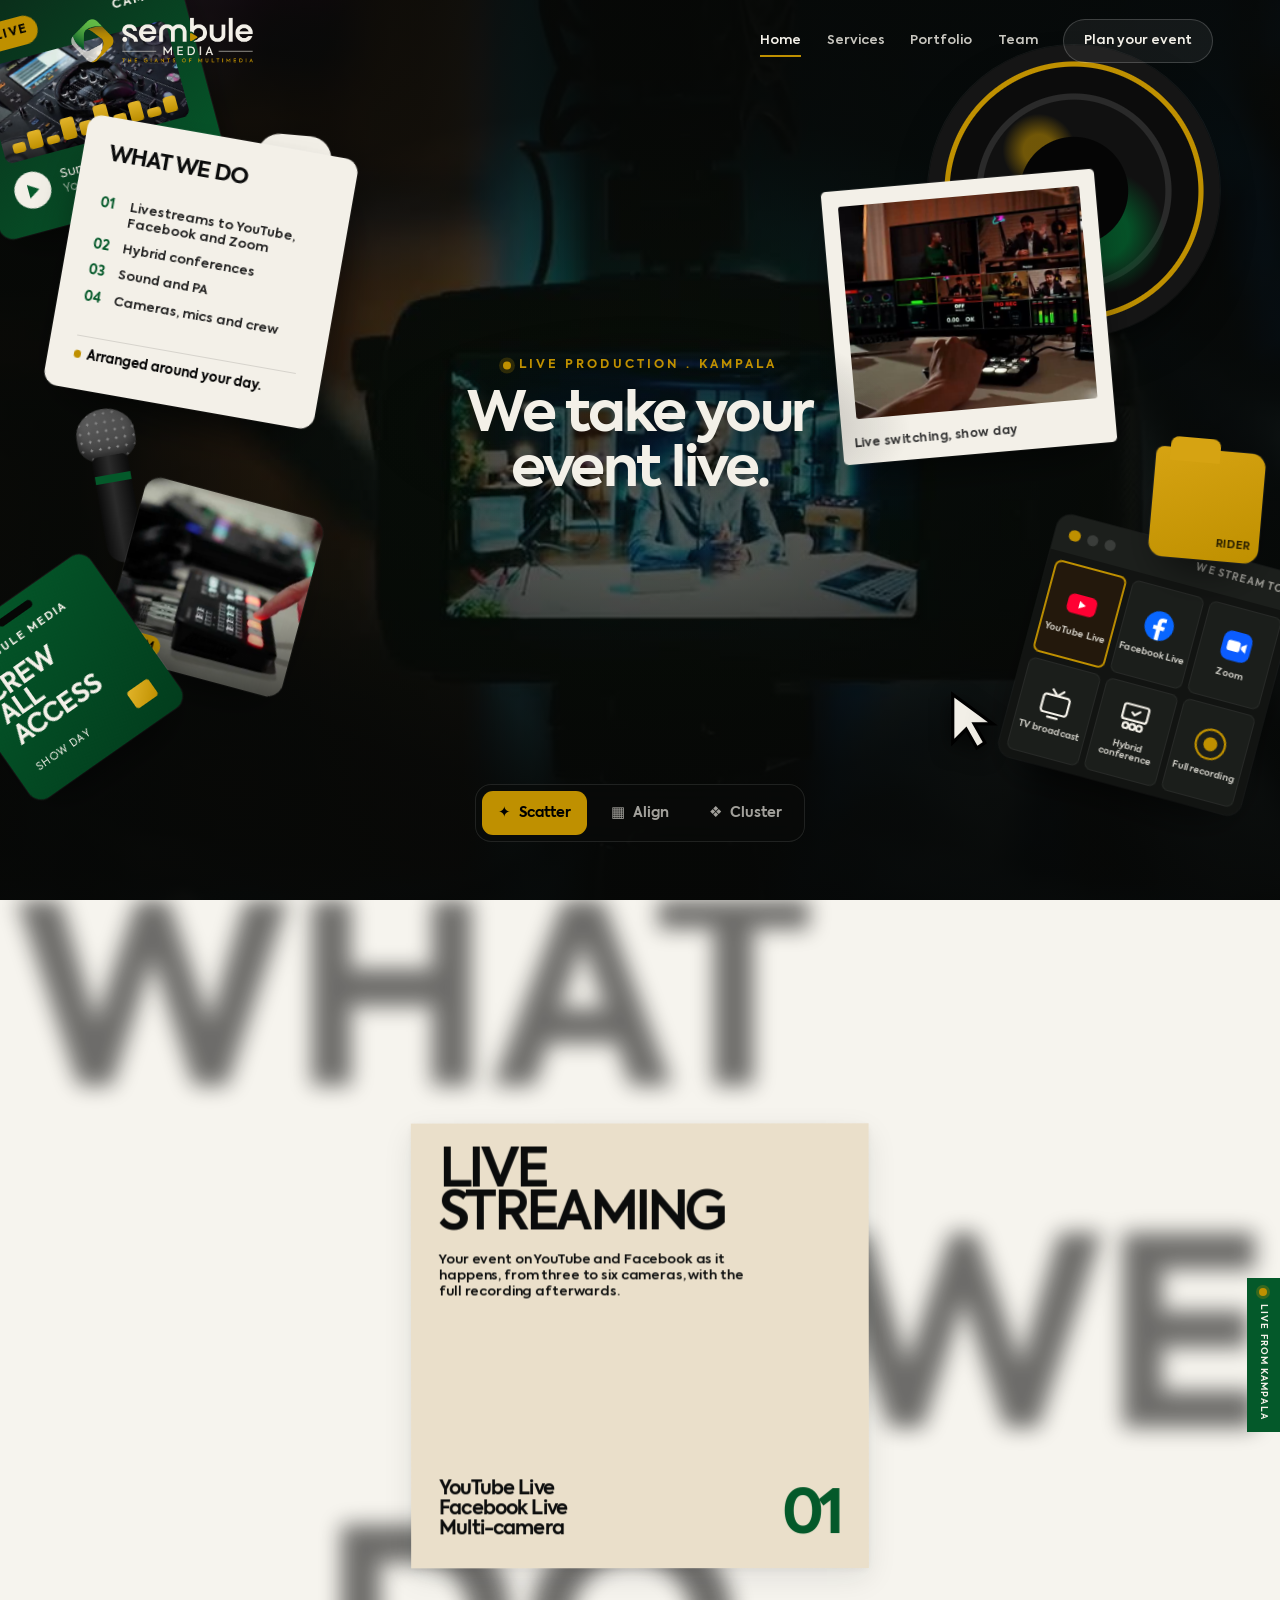
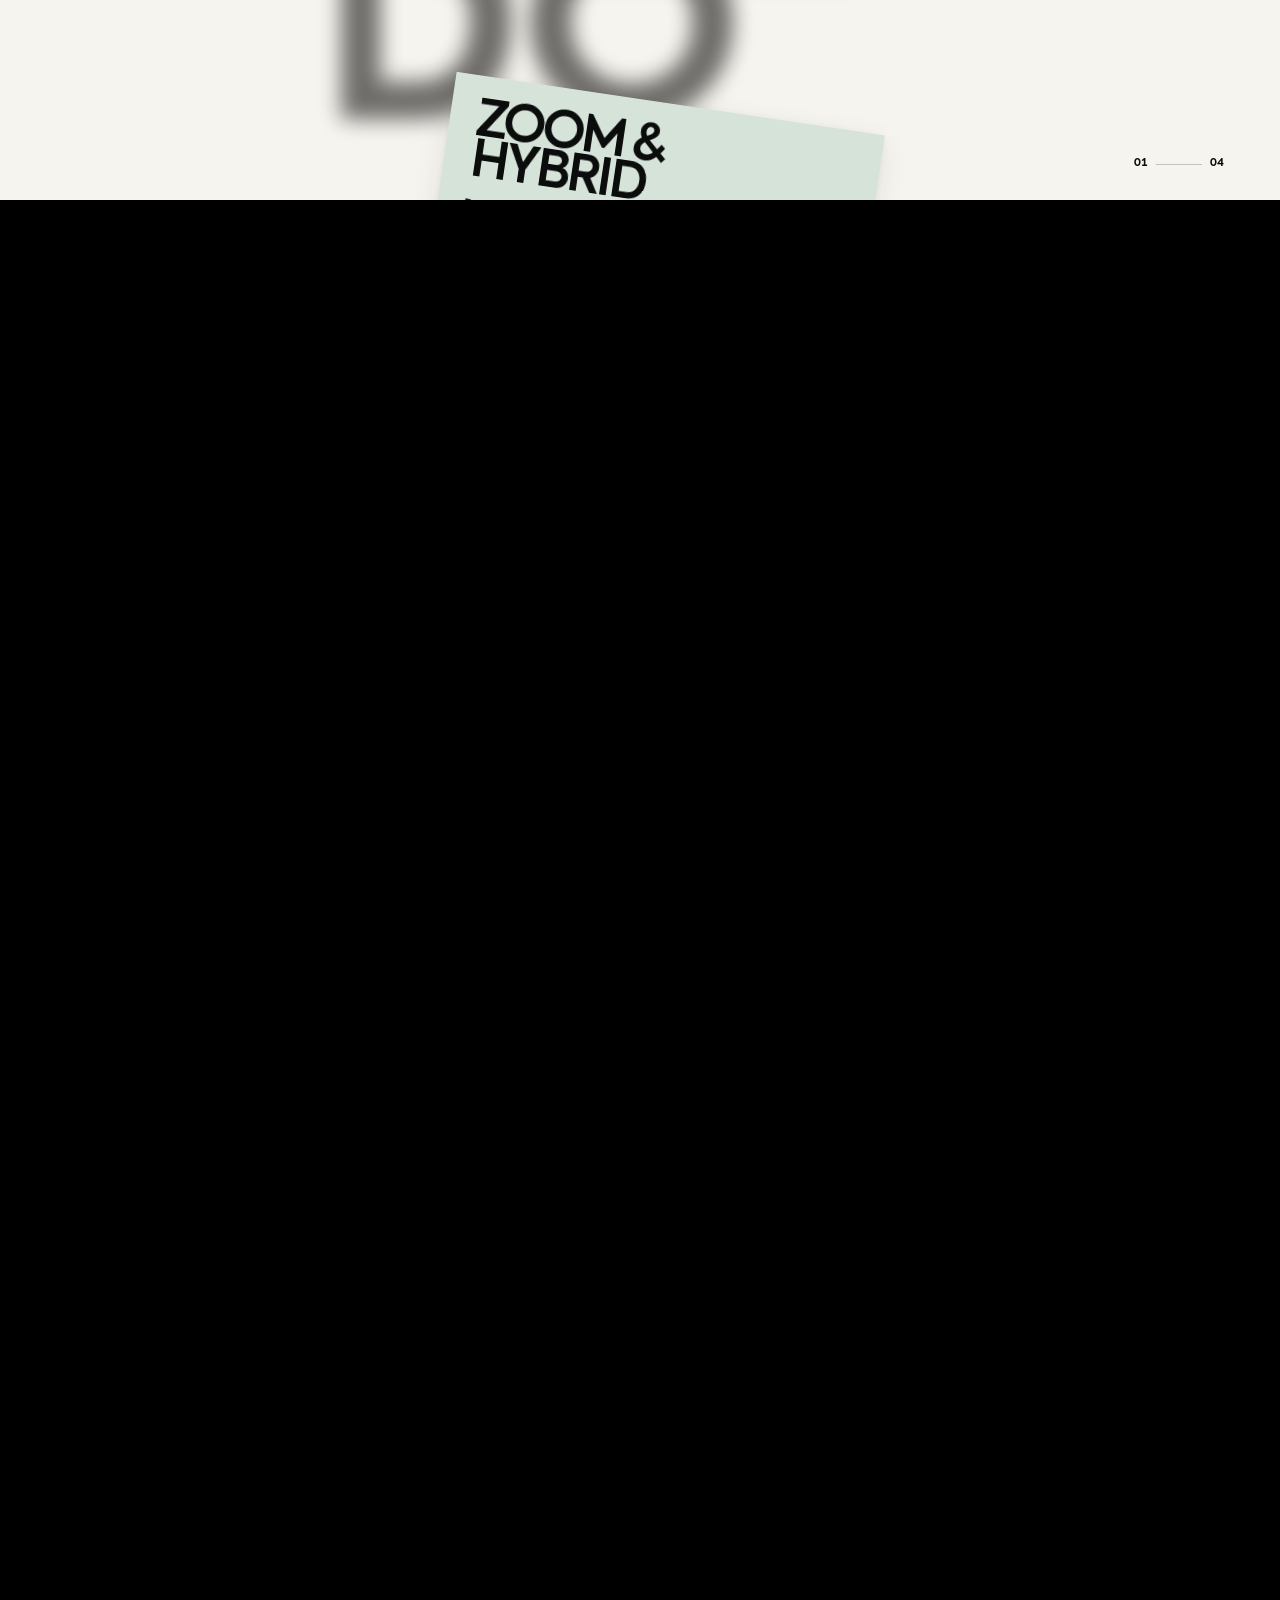
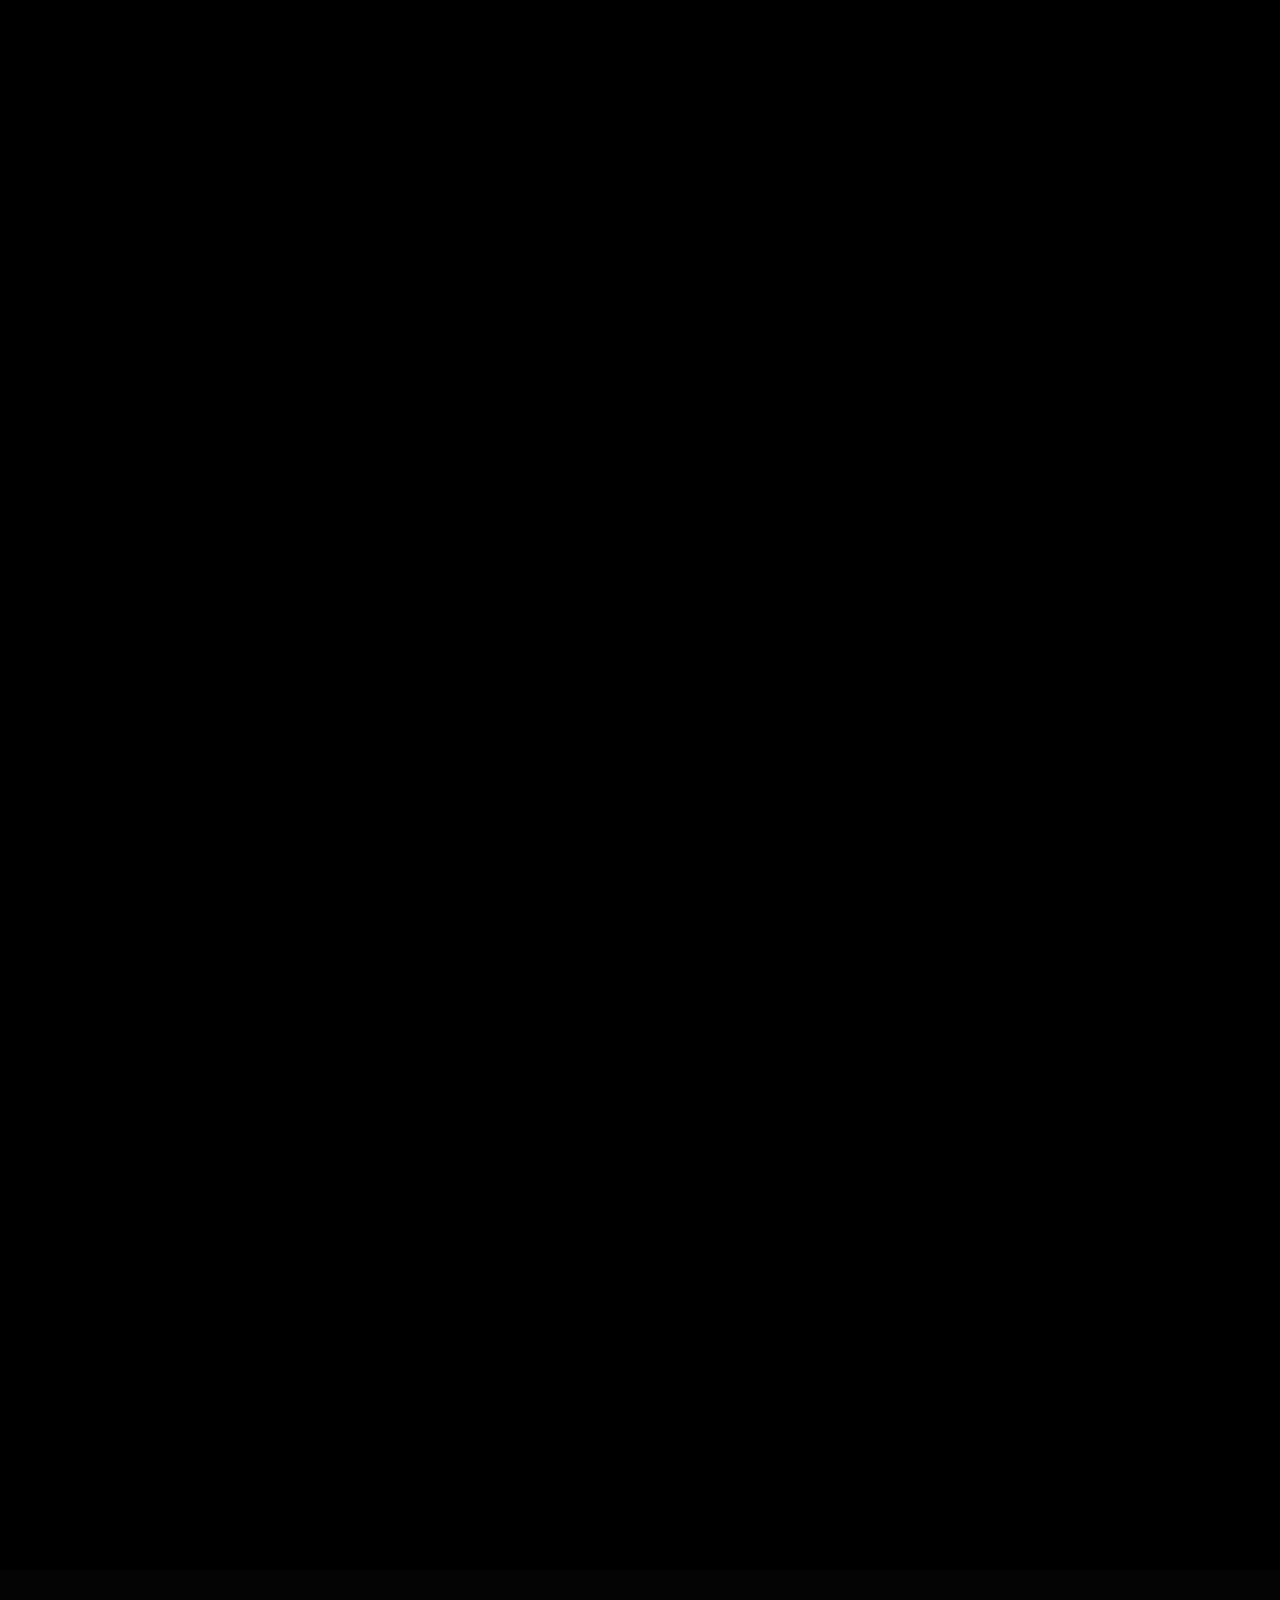
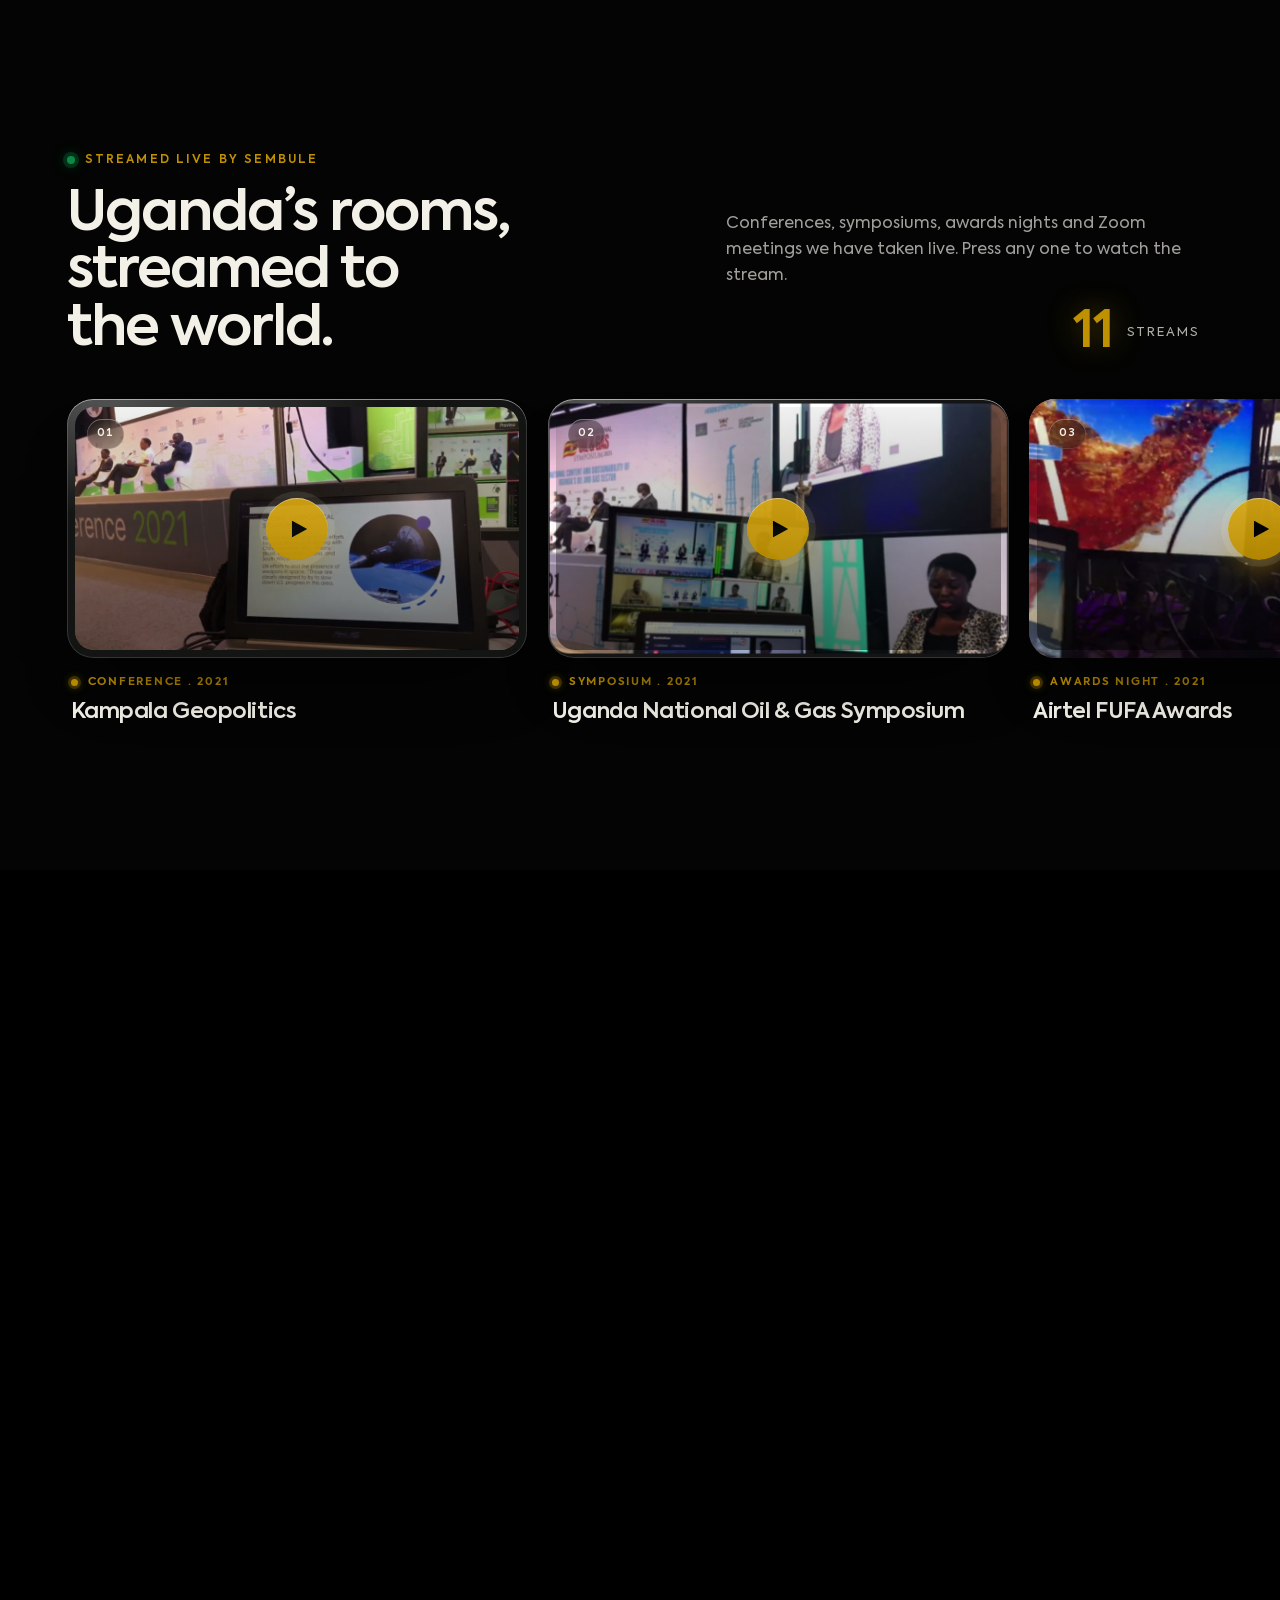
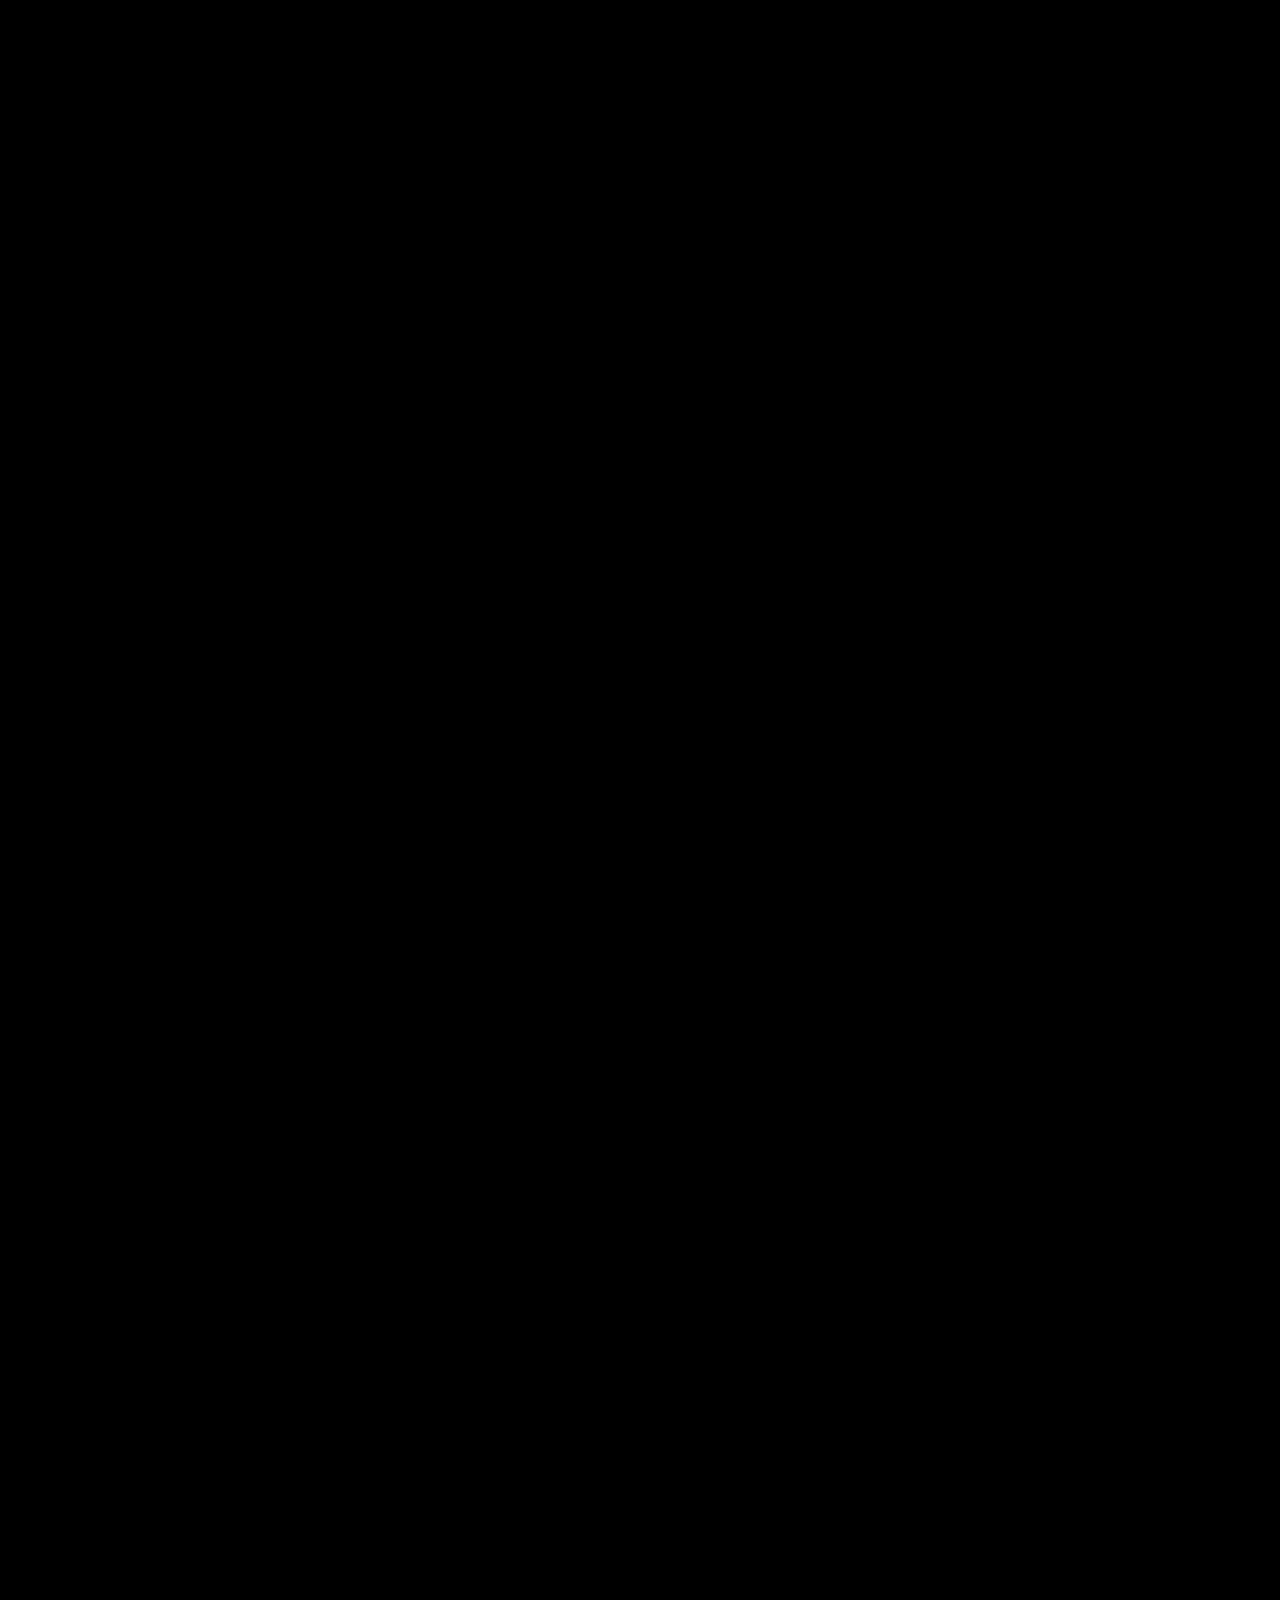
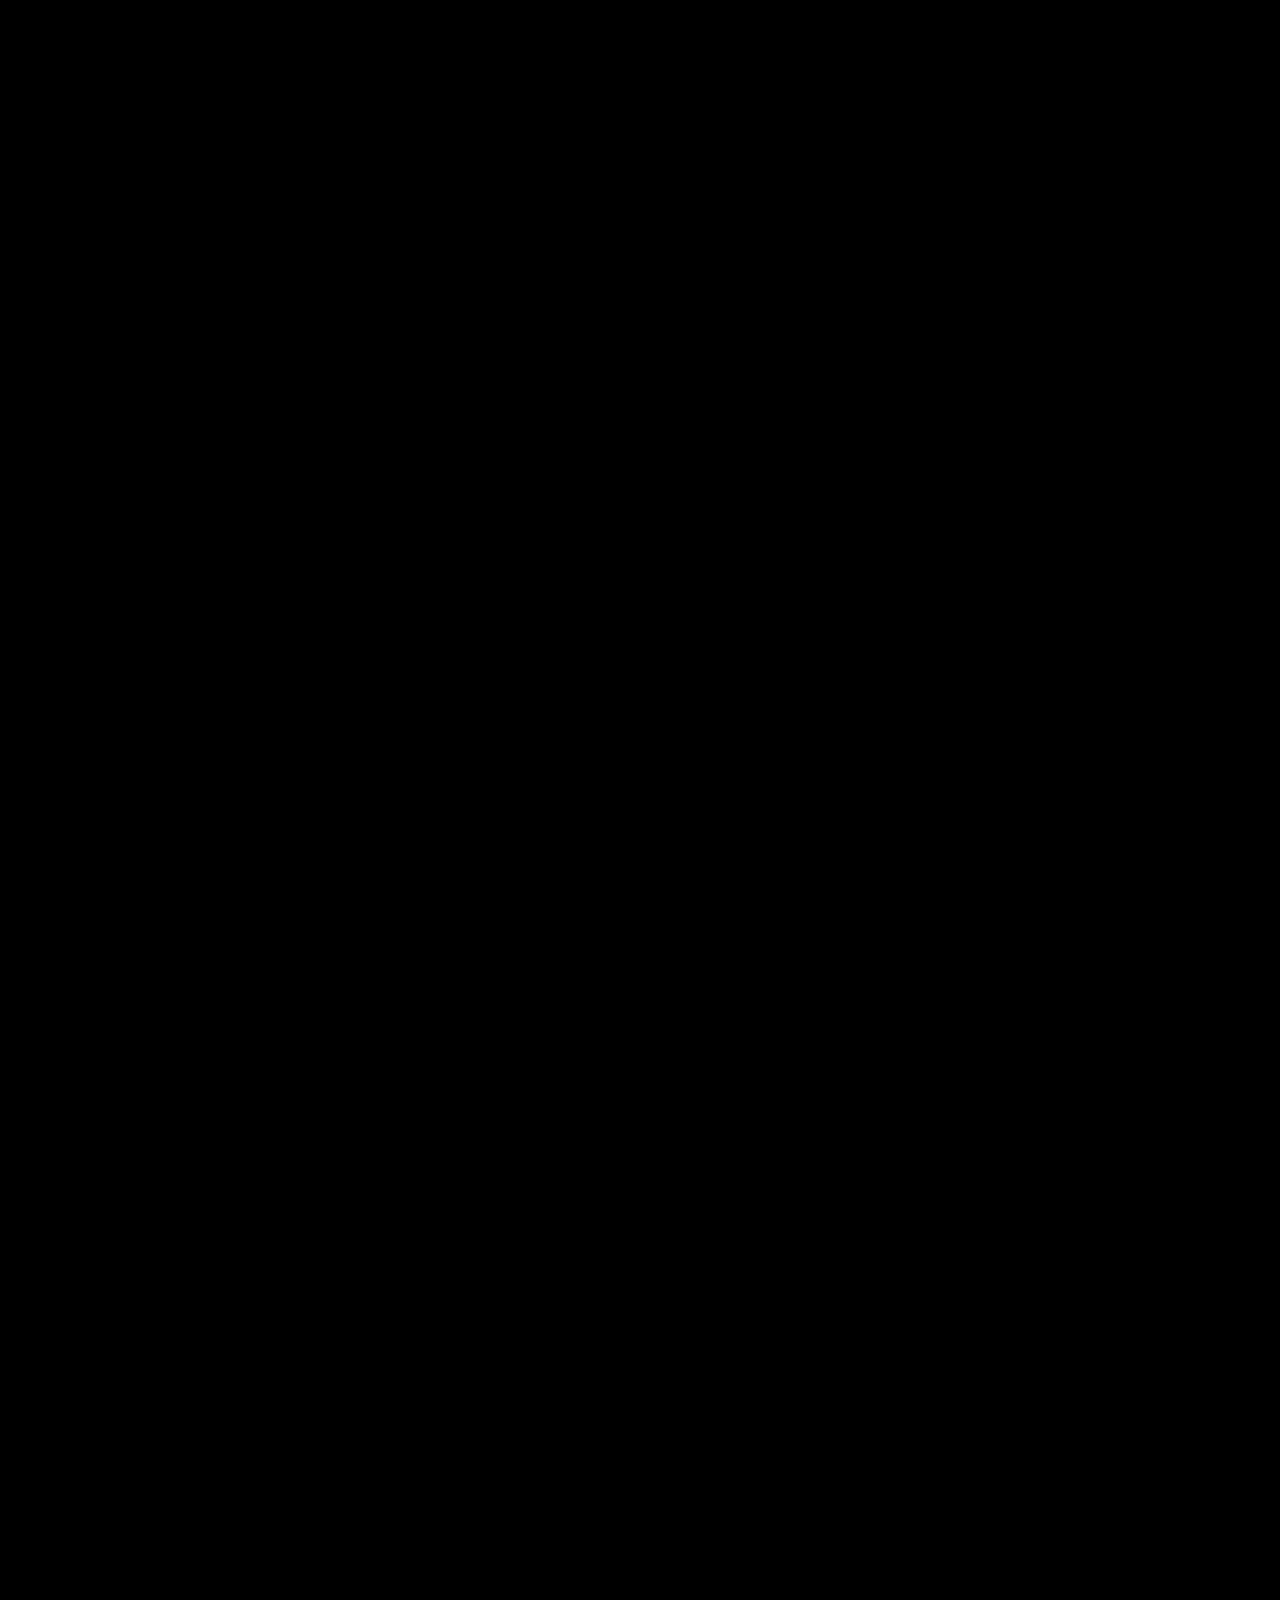
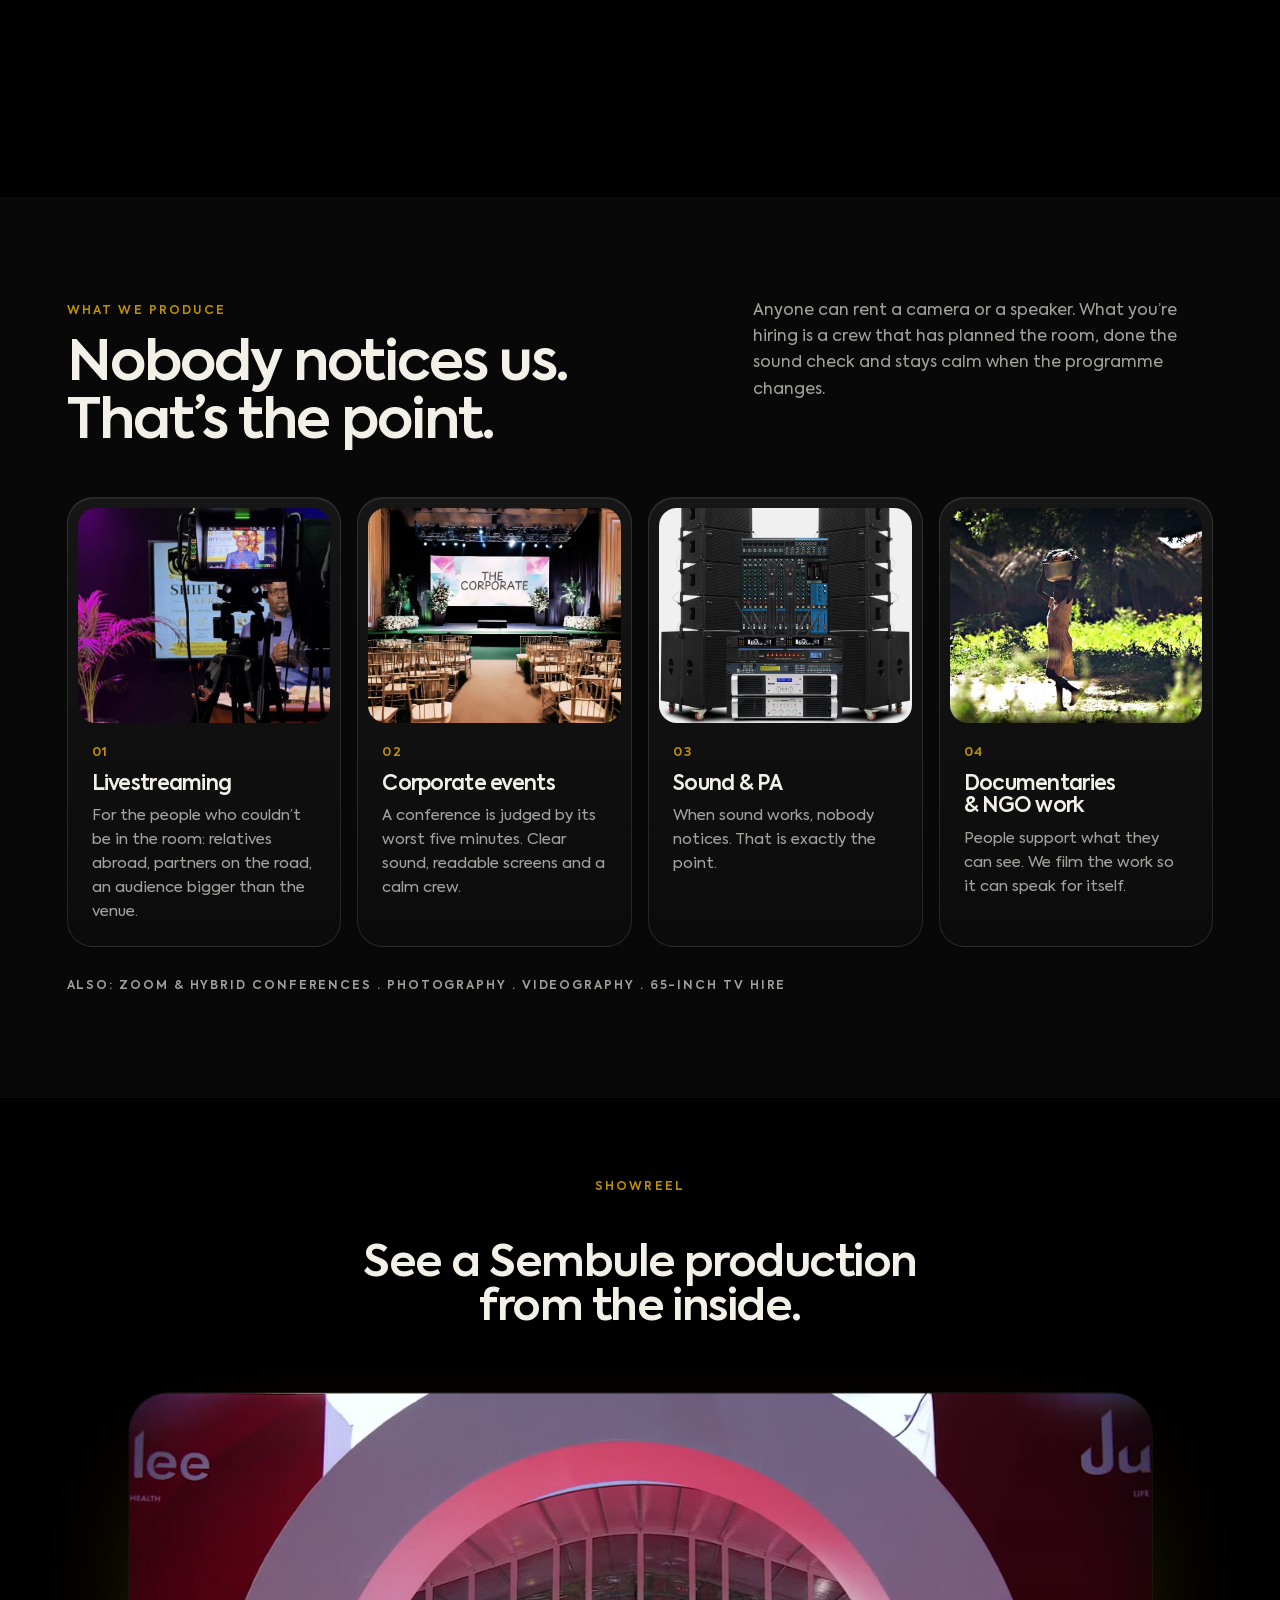
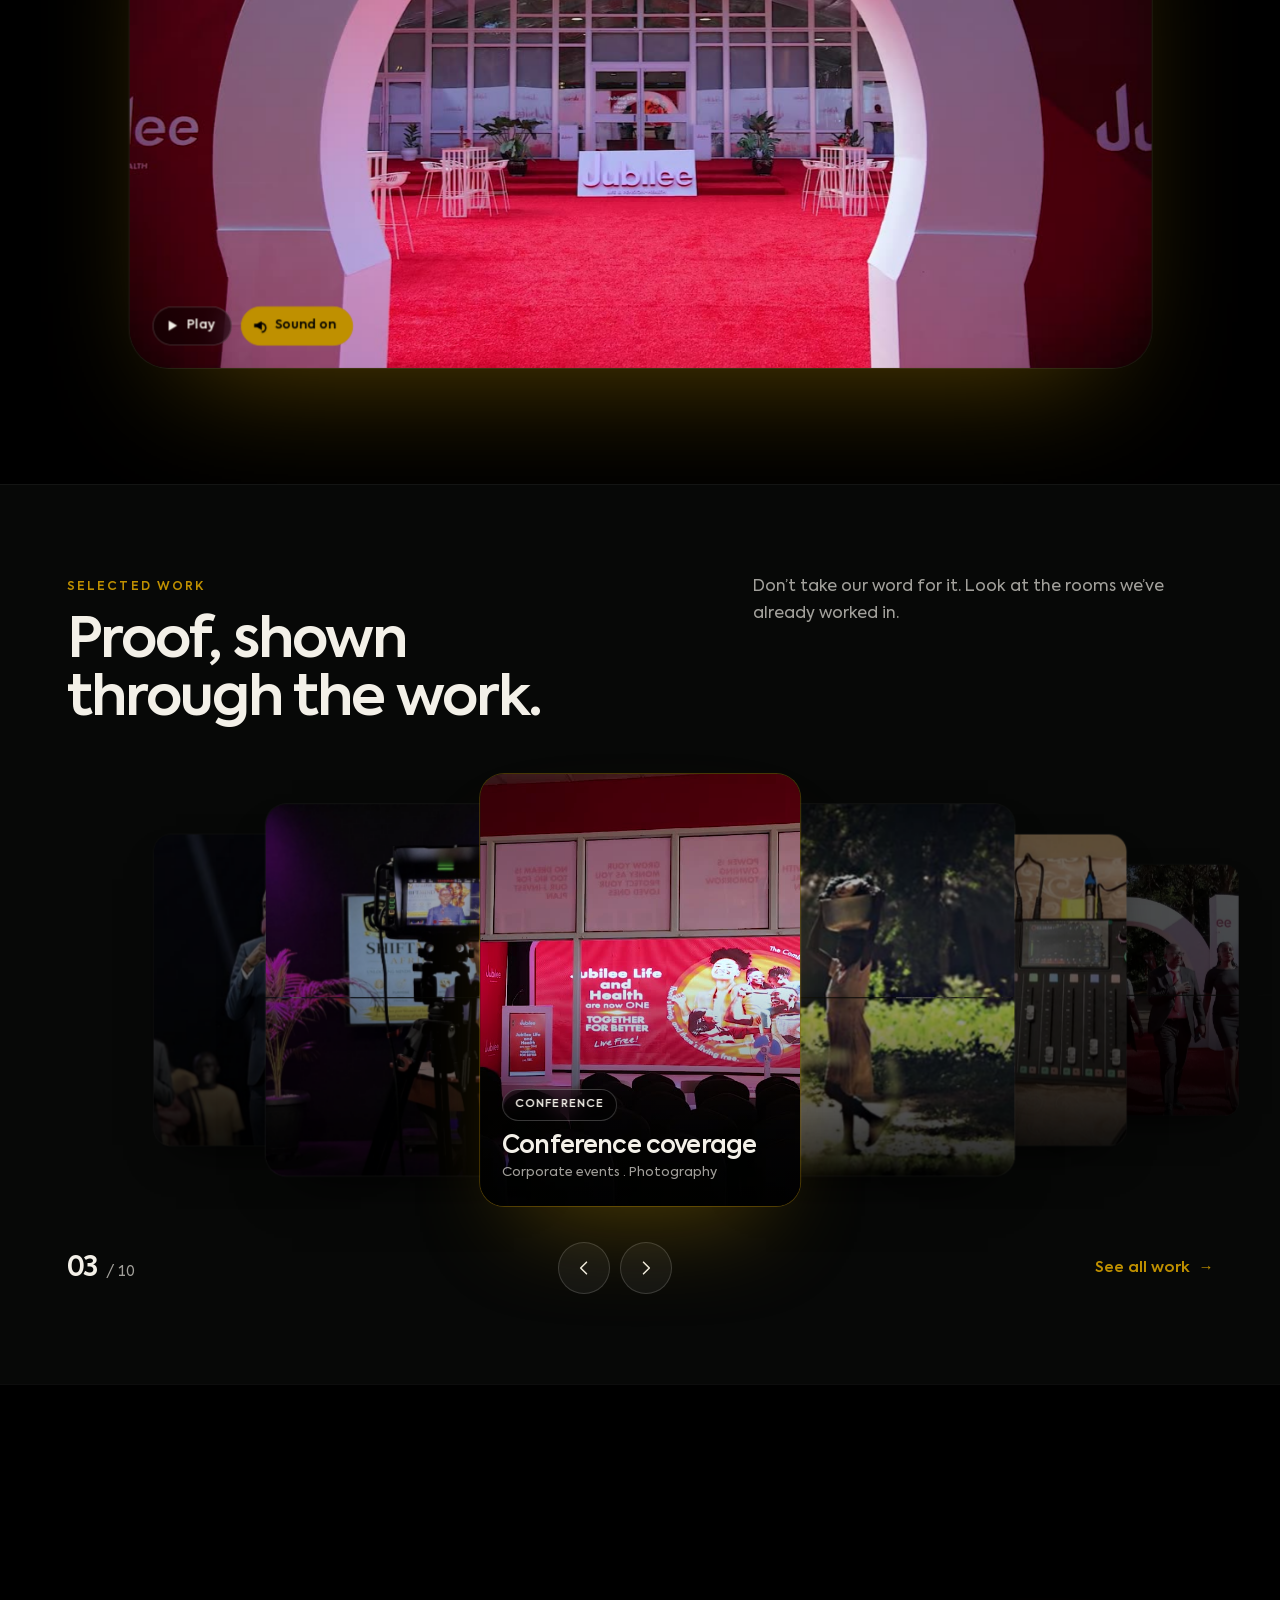
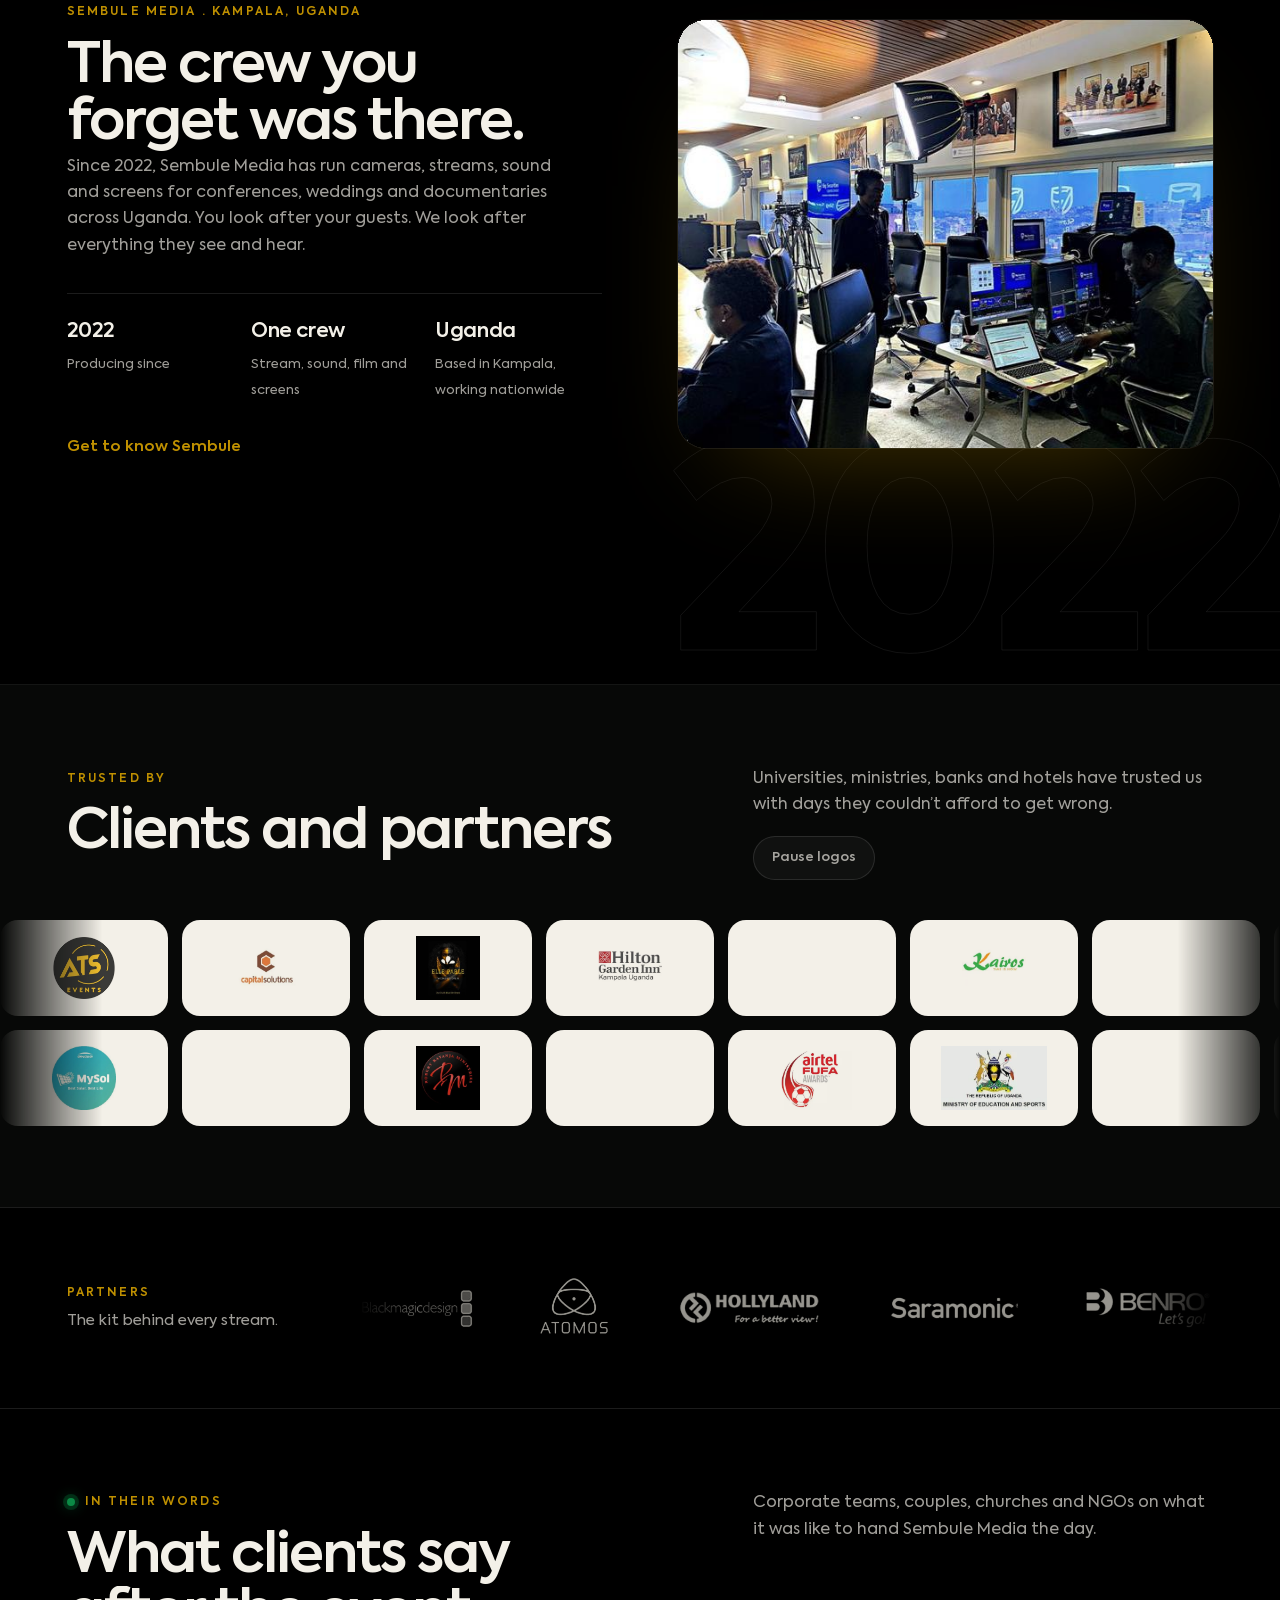
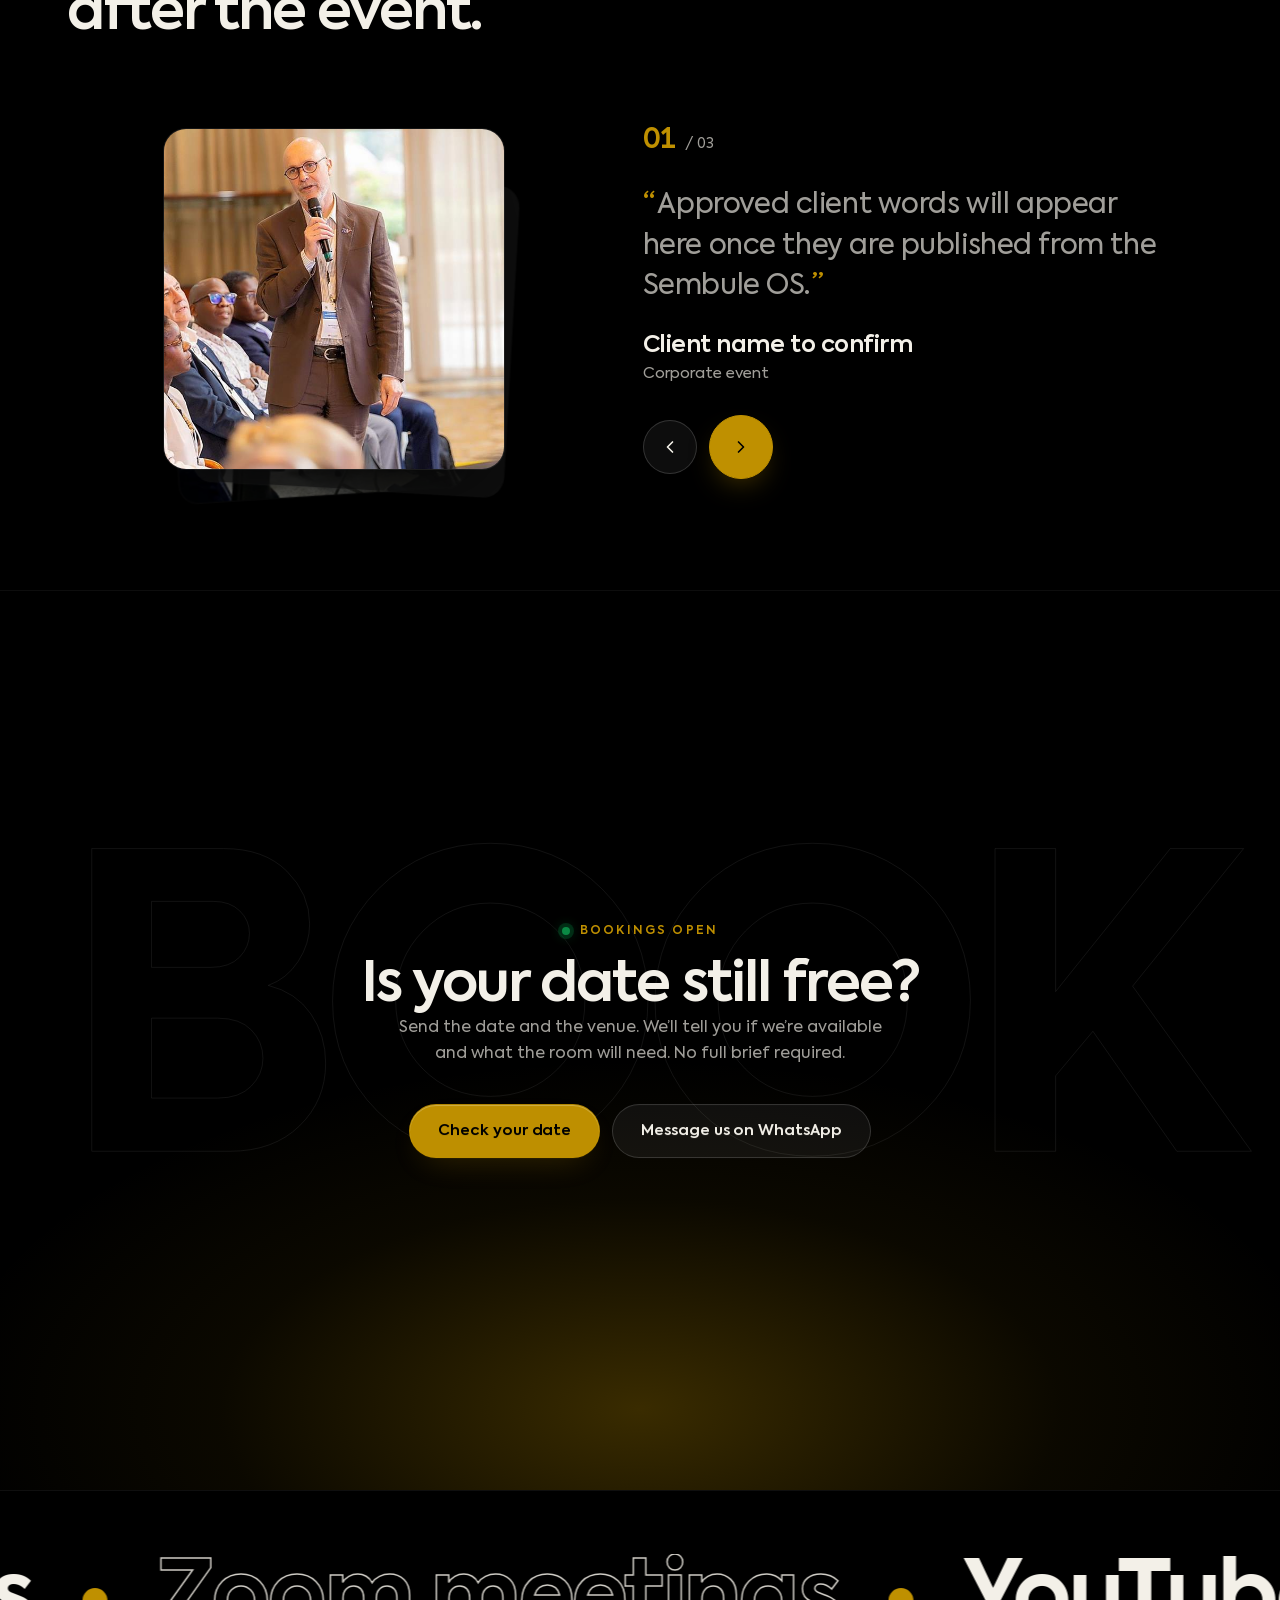
==== site/index.html @ e7f7b7f7 "Play a presenter-on-camera film behind the hero desk A 15-second loop of a presenter live on camera," ====
<!doctype html>
<html lang="en">
<head>
  <meta charset="utf-8">
  <script>/* Going-live intro film: once per visit, full motion only; cleared by home.js, or by this timer if scripts fail */try{if(!matchMedia("(prefers-reduced-motion: reduce)").matches&&!sessionStorage.getItem("sm-intro")){document.documentElement.classList.add("intro-on");setTimeout(function(){document.documentElement.classList.remove("intro-on")},14000)}}catch(e){}</script>
  <meta name="viewport" content="width=device-width, initial-scale=1, viewport-fit=cover">
  <meta name="theme-color" content="#000000">
  <meta name="description" content="Livestreaming, corporate events, sound and PA, documentaries and NGO work from Sembule Media, a production crew based in Kampala and working across Uganda.">
  <meta name="page-type" content="service">
  <meta name="site-kind" content="other">
  <link rel="canonical" href="https://sembulemedia.com/">
  <link rel="icon" href="./assets/brand/mark.png" type="image/png">
  <link rel="apple-touch-icon" href="./assets/brand/icon-192.png">
  <meta property="og:type" content="website">
  <meta property="og:site_name" content="Sembule Media">
  <meta property="og:title" content="Sembule Media | Livestreams, corporate events, sound and documentaries in Uganda">
  <meta property="og:description" content="Livestreams, sound, film and photography for days that can’t go wrong. Based in Kampala, working across Uganda.">
  <meta property="og:url" content="https://sembulemedia.com/">
  <meta property="og:image" content="https://sembulemedia.com/assets/brand/og-image.jpg">
  <meta property="og:image:width" content="1200">
  <meta property="og:image:height" content="630">
  <meta property="og:image:alt" content="Speaker on stage at a live event produced by Sembule Media">
  <meta name="twitter:card" content="summary_large_image">
  <title>Sembule Media | Livestreams, corporate events, sound and documentaries in Uganda</title>
  <link rel="preload" href="./assets/fonts/Axiforma-Regular.woff2" as="font" type="font/woff2" crossorigin><link rel="preload" href="./assets/fonts/Axiforma-SemiBold.woff2" as="font" type="font/woff2" crossorigin><link rel="stylesheet" href="./assets/css/fonts.css?v=brand-fonts-1"><link rel="stylesheet" href="./assets/css/motion.css?v=step5-1"><link rel="stylesheet" href="./assets/css/site.css?v=social-footer-20261008">
  <link rel="stylesheet" href="./assets/css/home.css?v=broadcast-1">
  <link rel="stylesheet" href="./assets/css/what-we-do.css?v=wwd-3">
  <link rel="stylesheet" href="./assets/css/drift.css?v=drift-9">
  <script defer src="./assets/js/site.js?v=services-order-1"></script>
  <script defer src="./assets/js/vendor/gsap.min.js"></script>
  <script defer src="./assets/js/vendor/SplitText.min.js"></script>
  <script defer src="./assets/js/vendor/ScrambleTextPlugin.min.js"></script>
  <script defer src="./assets/js/vendor/ScrollTrigger.min.js"></script>
  <script defer src="./assets/js/what-we-do.js?v=wwd-1"></script>
  <script defer src="./assets/js/home.js?v=intro-film-2"></script>
  <script defer src="./assets/js/drift.js?v=drift-5"></script>
  <script defer src="./assets/js/vendor/lenis.min.js"></script><script defer src="./assets/js/motion.js?v=step5-1"></script>
  <script defer src="./assets/js/analytics.js"></script>
  <meta name="sembule-site-content" content="./content/site-content.json">
</head>
<body class="home-page home-dark">
  <!-- Going-live intro film (once per visit, full motion only): the camera screen counts 3, 2, 1 and shows the logo.
       Its source is set by the script below only when the intro runs, so other visits never download the film. -->
  <div class="h-intro" data-intro role="dialog" aria-label="Intro film">
    <video class="h-intro__film" data-intro-video muted playsinline preload="none" aria-hidden="true" poster="./assets/video/intro-golive-first.jpg"
      data-src-small="./assets/video/intro-golive-960.mp4" data-src-large="./assets/video/intro-golive.mp4"></video>
    <div class="h-intro__shade" aria-hidden="true"></div>
    <button class="h-intro__skip" type="button" data-intro-skip>Skip intro</button>
    <div class="h-intro__bar" aria-hidden="true"><span data-intro-bar></span></div>
  </div>
  <script>try{if(document.documentElement.classList.contains("intro-on")){var v=document.querySelector("[data-intro-video]");v.src=matchMedia("(max-width: 900px)").matches?v.dataset.srcSmall:v.dataset.srcLarge;v.preload="auto";v.load();}}catch(e){}</script>
  <a class="skip-link" href="#main">Skip to content</a>
  <header class="site-header">
    <div class="header-inner">
      <a class="brand" href="./index.html" aria-label="Sembule Media home"><img src="./assets/brand/logo-colour-dark.png" alt="Sembule Media — The Giants of Multimedia" width="600" height="175"></a>
      <button class="menu-toggle" type="button" data-menu-toggle aria-label="Open menu" aria-expanded="false" aria-controls="main-nav"><span aria-hidden="true"></span></button>
      <nav class="main-nav" id="main-nav" data-main-nav aria-label="Main navigation">
        <a href="./index.html" aria-current="page">Home</a><a href="./services.html">Services</a><a href="./portfolio.html">Portfolio</a><a href="./about.html">Team</a><a class="button" href="./contact.html">Plan your event</a>
      </nav>
    </div>
  </header>
  <!--
    OS bridge hooks (website-bridge.js): the hero copy follows the slides, not the OS: the h1 deliberately
    uses data-hero-headline (not data-hero-title), and home.js restores each slide's own text if the bridge
    writes over it. Keep the [data-hero-slide] figures,
    #services-title, #work-title, #about-intro-title (with a .eyebrow), #trusted-title, h3 cards inside
    those sections, and the call to action as the LAST h2 in <main>.
  -->
  <main id="main" class="home">
    <!-- 1. Hero: the Drift desk (drift.js, drift.css). Eleven studio objects drawn in CSS glide between
         Scatter / Align / Cluster. The h1 and lede are the site's own copy (data-site-owns), so the OS bridge
         cannot overwrite them. The previous photo-slideshow hero is in git history (commit ce5550b). -->
    <section class="dd" data-drift aria-label="Sembule Media">
      <!-- Background film: a presenter live on camera, framed so the camera sits behind the headline.
           The source is set by drift.js (small file on phones); still image with reduced motion or Save-Data. -->
      <video class="dd__bg" muted loop playsinline preload="none" poster="./assets/video/hero-bg-studio.jpg" aria-hidden="true" data-drift-bg data-src-small="./assets/video/hero-bg-studio-640.mp4" data-src-large="./assets/video/hero-bg-studio.mp4"></video>
      <div class="dd__bg-shade" aria-hidden="true"></div>
      <div class="dd__desk" data-drift-desk>
        <div class="dd__header" data-drift-header>
          <p class="dd__live dd__in" style="--d:0ms"><i aria-hidden="true"></i>Live production · Kampala</p>
          <h1 class="dd__in" style="--d:0ms" data-site-owns>We take your event live.</h1>
        </div>

        <div class="dd__item" style="--w:238" data-drift-item="player" aria-hidden="true">
          <div class="dd__art dd-player">
            <div class="dd-player__top"><b>LIVE</b><span>CAM 2</span></div>
            <div class="dd-player__screen"><img src="./assets/work/wwd-sound-560.jpg" width="560" height="373" alt=""><div class="dd-player__bars"><span style="height:30%"></span><span style="height:54%"></span><span style="height:24%"></span><span style="height:66%"></span><span style="height:42%"></span><span style="height:78%"></span><span style="height:36%"></span><span style="height:60%"></span><span style="height:27%"></span><span style="height:48%"></span></div></div>
            <div class="dd-player__row"><span class="dd-player__play"></span><span class="dd-player__meta">Sunday service<small>YouTube · Facebook</small></span></div>
          </div>
        </div>
        <div class="dd__item" style="--w:74" data-drift-item="mark" aria-hidden="true">
          <div class="dd__art dd-mark"><img src="./assets/brand/mark.png" width="64" height="64" alt=""></div>
        </div>
        <div class="dd__item" style="--w:292" data-drift-item="lens" aria-hidden="true">
          <div class="dd__art dd-lens"></div>
        </div>
        <div class="dd__item" style="--w:92" data-drift-item="cursor" aria-hidden="true">
          <div class="dd__art dd-cursor"><svg viewBox="0 0 24 24"><path d="M4 2 L4 20 L9 15 L13 22 L16 20 L12 13 L19 13 Z"/></svg></div>
        </div>
        <div class="dd__item" style="--w:250" data-drift-item="call" aria-hidden="true">
          <div class="dd__art dd-call">
            <div class="dd-call__bar"><i></i><i></i><i></i><span>WE STREAM TO</span></div>
            <div class="dd-call__grid">
              <span class="dd-plat is-live"><svg viewBox="0 0 24 24"><rect x="1.5" y="5" width="21" height="14" rx="4.5" fill="#ff0033"/><path d="M10 9.2v5.6l4.9-2.8z" fill="#fff"/></svg><b>YouTube Live</b></span>
              <span class="dd-plat"><svg viewBox="0 0 24 24"><circle cx="12" cy="12" r="10.5" fill="#0866ff"/><path d="M13.4 22.4v-7.6h2.5l.4-2.9h-2.9v-1.8c0-.8.3-1.4 1.5-1.4h1.5V6.1c-.3 0-1.2-.1-2.2-.1-2.2 0-3.7 1.3-3.7 3.8v2.1H8v2.9h2.5v7.4z" fill="#fff"/></svg><b>Facebook Live</b></span>
              <span class="dd-plat"><svg viewBox="0 0 24 24"><rect x="1.5" y="1.5" width="21" height="21" rx="6" fill="#0b5cff"/><rect x="5.2" y="8.3" width="9.4" height="7.4" rx="1.8" fill="#fff"/><path d="M15.4 11l3.6-2.4v6.8l-3.6-2.4z" fill="#fff"/></svg><b>Zoom</b></span>
              <span class="dd-plat"><svg viewBox="0 0 24 24" fill="none" stroke="#f3f0e8" stroke-width="1.6" stroke-linecap="round" stroke-linejoin="round"><rect x="2.5" y="7" width="19" height="13" rx="2.2"/><path d="M8 3l4 4 4-4"/><path d="M8.5 23h7"/></svg><b>TV broadcast</b></span>
              <span class="dd-plat"><svg viewBox="0 0 24 24" fill="none" stroke="#f3f0e8" stroke-width="1.6" stroke-linecap="round" stroke-linejoin="round"><rect x="3" y="2.5" width="18" height="11" rx="1.8"/><circle cx="7" cy="18" r="2"/><circle cx="12" cy="18" r="2"/><circle cx="17" cy="18" r="2"/><path d="M9.5 8l2 1.6 3.5-3.2"/></svg><b>Hybrid conference</b></span>
              <span class="dd-plat"><svg viewBox="0 0 24 24"><circle cx="12" cy="12" r="10.5" fill="none" stroke="#bf9000" stroke-width="1.6"/><circle cx="12" cy="12" r="5" fill="#bf9000"/></svg><b>Full recording</b></span>
            </div>
          </div>
        </div>
        <div class="dd__item" style="--w:110" data-drift-item="folder" aria-hidden="true">
          <div class="dd__art dd-folder"><span>RIDER</span></div>
        </div>
        <div class="dd__item" style="--w:165" data-drift-item="mic" aria-hidden="true">
          <div class="dd__art dd-mic"><span class="dd-mic__head"></span><span class="dd-mic__body"></span></div>
        </div>
        <div class="dd__item" style="--w:184" data-drift-item="mixer" aria-hidden="true">
          <div class="dd__art dd-mixer"><video src="./assets/video/hero-desk-mixer.mp4" poster="./assets/video/hero-desk-mixer.jpg" muted loop playsinline preload="metadata" width="420" height="420" data-drift-video></video><span class="dd-mixer__tag"><i></i>PGM</span></div>
        </div>
        <!-- The paper card carries the hero description, so it is real content (not aria-hidden). No <p> after the h1 in this
             section: the OS bridge writes its hero summary into the first one it finds. -->
        <div class="dd__item dd__item--content" style="--w:274" data-drift-item="paper">
          <div class="dd__art dd-paper">
            <div class="dd-paper__title">What we do</div>
            <ul>
              <li><b>01</b>Livestreams to YouTube, Facebook and Zoom</li>
              <li><b>02</b>Hybrid conferences</li>
              <li><b>03</b>Sound and PA</li>
              <li><b>04</b>Cameras, mics and crew</li>
            </ul>
            <div class="dd-paper__foot">Arranged around your day.</div>
          </div>
        </div>
        <div class="dd__item" style="--w:184" data-drift-item="pass" aria-hidden="true">
          <div class="dd__art dd-pass">
            <div class="dd-pass__top">SEMBULE MEDIA</div>
            <div class="dd-pass__role">CREW<br>ALL ACCESS</div>
            <div class="dd-pass__foot"><span>SHOW DAY</span><span class="dd-pass__chip"></span></div>
          </div>
        </div>
        <div class="dd__item" style="--w:274" data-drift-item="photo" aria-hidden="true">
          <div class="dd__art dd-photo"><video src="./assets/video/hero-desk-switcher.mp4" poster="./assets/video/hero-desk-switcher.jpg" muted loop playsinline preload="metadata" width="560" height="490" data-drift-video></video><span>Live switching, show day</span></div>
        </div>

        <div class="dd__modes" role="group" aria-label="Arrange the desk">
          <button type="button" data-drift-mode="scatter" aria-pressed="true"><span class="dd__glyph" aria-hidden="true">✦</span>Scatter</button>
          <button type="button" data-drift-mode="align" aria-pressed="false"><span class="dd__glyph" aria-hidden="true">▦</span>Align</button>
          <button type="button" data-drift-mode="cluster" aria-pressed="false"><span class="dd__glyph" aria-hidden="true">❖</span>Cluster</button>
        </div>
      </div>
    </section>
    <!-- 1a. What we do: four service cards that rise, tilt, settle in the centre and leave upward as the page
         scrolls (what-we-do.js, GSAP ScrollTrigger, pinned for about 3.3 screens). Without script or with
         reduced motion it is a plain, readable grid. Brand tints only (gold, green, stone). -->
    <section class="wwd" id="what-we-do" aria-labelledby="wwd-title" data-wwd>
      <div class="wwd__stage" data-wwd-stage>
        <div class="wwd__type" aria-hidden="true">
          <span class="wwd__word wwd__word--1" data-wwd-word>WHAT</span>
          <span class="wwd__word wwd__word--2" data-wwd-word>WE</span>
          <span class="wwd__word wwd__word--3" data-wwd-word>DO</span>
        </div>
        <h2 class="wwd__title" id="wwd-title">What we do</h2>
        <div class="wwd__stack">
          <article class="wwd__card" style="--card:#eadfca" data-wwd-card>
            <header class="wwd__head">
              <h3><span>Live</span><span>streaming</span></h3>
              <p>Your event on YouTube and Facebook as it happens, from three to six cameras, with the full recording afterwards.</p>
            </header>
            <footer class="wwd__foot">
              <ul><li>YouTube Live</li><li>Facebook Live</li><li>Multi-camera</li></ul>
              <span class="wwd__num" aria-hidden="true">01</span>
            </footer>
          </article>
          <article class="wwd__card" style="--card:#d6e3d9" data-wwd-card>
            <header class="wwd__head">
              <h3><span>Zoom &amp;</span><span>hybrid</span></h3>
              <p>Remote speakers on the big screen, the room on the stream, and sound that works both ways.</p>
            </header>
            <footer class="wwd__foot">
              <ul><li>Zoom meetings</li><li>Hybrid conferences</li><li>Remote speakers</li></ul>
              <span class="wwd__num" aria-hidden="true">02</span>
            </footer>
          </article>
          <article class="wwd__card" style="--card:#e7e2d4" data-wwd-card>
            <header class="wwd__head">
              <h3><span>Sound</span><span>&amp; PA</span></h3>
              <p>Clear sound for the room and the stream, set up and run by our own crew. When it works, nobody notices.</p>
            </header>
            <div class="wwd__media"><img src="./assets/work/wwd-sound.jpg" srcset="./assets/work/wwd-sound-560.jpg 560w, ./assets/work/wwd-sound.jpg 1000w" sizes="(max-width: 700px) 70vw, 34vw" width="1000" height="667" loading="lazy" decoding="async" alt="DJ mixer and decks with headphones resting on the controls"></div>
            <footer class="wwd__foot">
              <ul><li>PA systems</li><li>Live mixing</li><li>Wireless mics</li></ul>
              <span class="wwd__num" aria-hidden="true">03</span>
            </footer>
          </article>
          <article class="wwd__card" style="--card:#efe4c6" data-wwd-card>
            <header class="wwd__head">
              <h3><span>Corporate</span><span>events</span></h3>
              <p>Conferences, AGMs and launches covered end to end: cameras, sound, screens and the stream.</p>
            </header>
            <footer class="wwd__foot">
              <ul><li>Conferences</li><li>AGMs</li><li>Launches</li></ul>
              <span class="wwd__num" aria-hidden="true">04</span>
            </footer>
          </article>
        </div>
        <div class="wwd__mark" aria-hidden="true"><span class="wwd__dot"></span><span class="wwd__mark-text">Live from Kampala</span></div>
        <div class="wwd__index" aria-hidden="true"><span data-wwd-current>01</span><i data-wwd-line></i><span>04</span></div>
      </div>
    </section>
    <!-- 1b. Streamed live: eleven real Sembule livestreams on YouTube (Nsubuga Tonny's channel). Pinned on wide
         screens while the cards travel sideways (home.js, GSAP ScrollTrigger); a swipeable row on phones.
         Thumbnails saved from YouTube into assets/streams; each card plays its stream in a full-screen viewer. -->
    <section class="h-section h-streams" id="streamed-live" aria-labelledby="streams-title" data-streams>
      <div class="h-streams__pin">
        <div class="h-wrap h-streams__head">
          <div>
            <p class="h-eyebrow"><span class="h-live" aria-hidden="true"></span>Streamed live by Sembule</p>
            <h2 id="streams-title">Uganda’s rooms, streamed to the world.</h2>
          </div>
          <div class="h-streams__side">
            <p class="h-head__lede">Conferences, symposiums, awards nights and Zoom meetings we have taken live. Press any one to watch the stream.</p>
            <p class="h-streams__count" aria-hidden="true"><strong>11</strong> streams <span class="h-streams__bar"><span data-streams-progress></span></span></p>
          </div>
        </div>
        <div class="h-streams__viewport" data-streams-viewport>
          <ul class="h-streams__track" data-streams-track>
            <li class="h-stream" data-stream="70l33kCk8xM">
              <button class="h-stream__btn" type="button" data-stream-play aria-label="Watch the Kampala Geopolitics 2021 stream">
                <span class="h-stream__media"><img src="./assets/streams/70l33kCk8xM.jpg" width="960" height="540" loading="lazy" decoding="async" alt=""><span class="h-stream__play" aria-hidden="true"></span></span>
                <span class="h-stream__meta"><span class="h-stream__kind"><span class="h-stream__dot" aria-hidden="true"></span>Conference · 2021</span><span class="h-stream__name">Kampala Geopolitics</span></span>
                <span class="h-stream__no" aria-hidden="true">01</span>
              </button>
            </li>
            <li class="h-stream" data-stream="_W27b0US_c0">
              <button class="h-stream__btn" type="button" data-stream-play aria-label="Watch the Uganda National Oil &amp; Gas Symposium 2021 stream">
                <span class="h-stream__media"><img src="./assets/streams/_W27b0US_c0.jpg" width="960" height="540" loading="lazy" decoding="async" alt=""><span class="h-stream__play" aria-hidden="true"></span></span>
                <span class="h-stream__meta"><span class="h-stream__kind"><span class="h-stream__dot" aria-hidden="true"></span>Symposium · 2021</span><span class="h-stream__name">Uganda National Oil &amp; Gas Symposium</span></span>
                <span class="h-stream__no" aria-hidden="true">02</span>
              </button>
            </li>
            <li class="h-stream" data-stream="D0Oudyun-9Q">
              <button class="h-stream__btn" type="button" data-stream-play aria-label="Watch the Airtel FUFA Awards 2021 stream">
                <span class="h-stream__media"><img src="./assets/streams/D0Oudyun-9Q.jpg" width="960" height="540" loading="lazy" decoding="async" alt=""><span class="h-stream__play" aria-hidden="true"></span></span>
                <span class="h-stream__meta"><span class="h-stream__kind"><span class="h-stream__dot" aria-hidden="true"></span>Awards night · 2021</span><span class="h-stream__name">Airtel FUFA Awards</span></span>
                <span class="h-stream__no" aria-hidden="true">03</span>
              </button>
            </li>
            <li class="h-stream" data-stream="c390tlvgSqA">
              <button class="h-stream__btn" type="button" data-stream-play aria-label="Watch the Pharmaceutical Society of Uganda stream">
                <span class="h-stream__media"><img src="./assets/streams/c390tlvgSqA.jpg" width="960" height="540" loading="lazy" decoding="async" alt=""><span class="h-stream__play" aria-hidden="true"></span></span>
                <span class="h-stream__meta"><span class="h-stream__kind"><span class="h-stream__dot" aria-hidden="true"></span>Zoom meeting</span><span class="h-stream__name">Pharmaceutical Society of Uganda</span></span>
                <span class="h-stream__no" aria-hidden="true">04</span>
              </button>
            </li>
            <li class="h-stream" data-stream="sJKqcucfmV8">
              <button class="h-stream__btn" type="button" data-stream-play aria-label="Watch the EDP Dialogue stream">
                <span class="h-stream__media"><img src="./assets/streams/sJKqcucfmV8.jpg" width="960" height="540" loading="lazy" decoding="async" alt=""><span class="h-stream__play" aria-hidden="true"></span></span>
                <span class="h-stream__meta"><span class="h-stream__kind"><span class="h-stream__dot" aria-hidden="true"></span>Hybrid event</span><span class="h-stream__name">EDP Dialogue</span></span>
                <span class="h-stream__no" aria-hidden="true">05</span>
              </button>
            </li>
            <li class="h-stream" data-stream="yv2UmXKfMKQ">
              <button class="h-stream__btn" type="button" data-stream-play aria-label="Watch the Recognition of Unpaid Domestic Work stream">
                <span class="h-stream__media"><img src="./assets/streams/yv2UmXKfMKQ.jpg" width="960" height="540" loading="lazy" decoding="async" alt=""><span class="h-stream__play" aria-hidden="true"></span></span>
                <span class="h-stream__meta"><span class="h-stream__kind"><span class="h-stream__dot" aria-hidden="true"></span>Dialogue</span><span class="h-stream__name">Recognition of Unpaid Domestic Work</span></span>
                <span class="h-stream__no" aria-hidden="true">06</span>
              </button>
            </li>
            <li class="h-stream" data-stream="Je6huMmN3KA">
              <button class="h-stream__btn" type="button" data-stream-play aria-label="Watch the International Conference on Gender Studies in Africa 2022 stream">
                <span class="h-stream__media"><img src="./assets/streams/Je6huMmN3KA.jpg" width="960" height="540" loading="lazy" decoding="async" alt=""><span class="h-stream__play" aria-hidden="true"></span></span>
                <span class="h-stream__meta"><span class="h-stream__kind"><span class="h-stream__dot" aria-hidden="true"></span>Conference · 2022</span><span class="h-stream__name">International Conference on Gender Studies in Africa</span></span>
                <span class="h-stream__no" aria-hidden="true">07</span>
              </button>
            </li>
            <li class="h-stream" data-stream="X08wAm0QDYM">
              <button class="h-stream__btn" type="button" data-stream-play aria-label="Watch the Ministry of Education: National Inclusive Education stream">
                <span class="h-stream__media"><img src="./assets/streams/X08wAm0QDYM.jpg" width="960" height="540" loading="lazy" decoding="async" alt=""><span class="h-stream__play" aria-hidden="true"></span></span>
                <span class="h-stream__meta"><span class="h-stream__kind"><span class="h-stream__dot" aria-hidden="true"></span>Government</span><span class="h-stream__name">Ministry of Education: National Inclusive Education</span></span>
                <span class="h-stream__no" aria-hidden="true">08</span>
              </button>
            </li>
            <li class="h-stream" data-stream="L-Oi83D6mt8">
              <button class="h-stream__btn" type="button" data-stream-play aria-label="Watch the National CSO Stakeholders’ Forum on the UPR stream">
                <span class="h-stream__media"><img src="./assets/streams/L-Oi83D6mt8.jpg" width="960" height="540" loading="lazy" decoding="async" alt=""><span class="h-stream__play" aria-hidden="true"></span></span>
                <span class="h-stream__meta"><span class="h-stream__kind"><span class="h-stream__dot" aria-hidden="true"></span>Forum</span><span class="h-stream__name">National CSO Stakeholders’ Forum on the UPR</span></span>
                <span class="h-stream__no" aria-hidden="true">09</span>
              </button>
            </li>
            <li class="h-stream" data-stream="Nmb-h_CPdL4">
              <button class="h-stream__btn" type="button" data-stream-play aria-label="Watch the Nile One Academy: Understanding Crypto Trends stream">
                <span class="h-stream__media"><img src="./assets/streams/Nmb-h_CPdL4.jpg" width="960" height="540" loading="lazy" decoding="async" alt=""><span class="h-stream__play" aria-hidden="true"></span></span>
                <span class="h-stream__meta"><span class="h-stream__kind"><span class="h-stream__dot" aria-hidden="true"></span>Seminar</span><span class="h-stream__name">Nile One Academy: Understanding Crypto Trends</span></span>
                <span class="h-stream__no" aria-hidden="true">10</span>
              </button>
            </li>
            <li class="h-stream" data-stream="SwqODzdi5dc">
              <button class="h-stream__btn" type="button" data-stream-play aria-label="Watch the Lapaire Glasses stream">
                <span class="h-stream__media"><img src="./assets/streams/SwqODzdi5dc.jpg" width="960" height="540" loading="lazy" decoding="async" alt=""><span class="h-stream__play" aria-hidden="true"></span></span>
                <span class="h-stream__meta"><span class="h-stream__kind"><span class="h-stream__dot" aria-hidden="true"></span>Behind the scenes</span><span class="h-stream__name">Lapaire Glasses</span></span>
                <span class="h-stream__no" aria-hidden="true">11</span>
              </button>
            </li>
          </ul>
        </div>
      </div>
    </section>
    <!-- 2. Services -->
    <section class="h-section h-services" aria-labelledby="services-title">
      <div class="h-wrap">
        <div class="h-head">
          <div>
            <p class="h-eyebrow" data-cms-text="home.servicesIntro.label">What we produce</p>
            <h2 id="services-title" data-cms-text="home.servicesIntro.title">What you’re really hiring is a day that goes to plan.</h2>
          </div>
          <p class="h-head__lede" data-site-owns data-cms-text="home.servicesIntro.description">Anyone can rent a camera or a speaker. What you’re hiring is a crew that has planned the room, done the sound check and stays calm when the programme changes.</p>
        </div>
        <div class="h-cards h-cards--four">
          <article class="h-card">
            <a class="h-card__media" href="./services.html#livestream" aria-label="Livestreaming services"><img loading="lazy" src="./assets/work/service-livestream.jpg" srcset="./assets/work/service-livestream-640.jpg 640w, ./assets/work/service-livestream.jpg 900w" sizes="(max-width: 820px) 100vw, 25vw" width="900" height="1200" style="object-position:50% 40%" alt="Multi-camera livestream setup with the camera monitor showing the live shot"></a>
            <div class="h-card__body"><span class="h-num">01</span><h3 data-site-owns data-cms-text="home.servicesIntro.cards.0.title">Livestreaming</h3><p data-site-owns data-cms-text="home.servicesIntro.cards.0.description">For the people who couldn’t be in the room: relatives abroad, partners on the road, an audience bigger than the venue.</p></div>
          </article>
          <article class="h-card">
            <a class="h-card__media" href="./services.html#events" aria-label="Corporate event services"><img loading="lazy" src="./assets/work/hero-stage-screen.jpg" width="736" height="736" style="object-position:50% 40%" alt="Event hall set for a corporate function, with a large screen above the stage"></a>
            <div class="h-card__body"><span class="h-num">02</span><h3 data-site-owns data-cms-text="home.servicesIntro.cards.1.title">Corporate events</h3><p data-site-owns data-cms-text="home.servicesIntro.cards.1.description">A conference is judged by its worst five minutes. Clear sound, readable screens and a calm crew.</p></div>
          </article>
          <article class="h-card">
            <a class="h-card__media" href="./services.html#sound" aria-label="Sound and PA services"><img loading="lazy" src="./assets/work/sound-pa-rig.webp" width="748" height="748" style="object-position:50% 55%" alt="PA rig: line-array speakers and subwoofers around a mixing desk, wireless microphones and power amplifiers"></a>
            <div class="h-card__body"><span class="h-num">03</span><h3 data-site-owns data-cms-text="home.servicesIntro.cards.2.title">Sound &amp; PA</h3><p data-site-owns data-cms-text="home.servicesIntro.cards.2.description">When sound works, nobody notices. That is exactly the point.</p></div>
          </article>
          <article class="h-card">
            <a class="h-card__media" href="./services.html#documentaries" aria-label="Documentary and NGO services"><img loading="lazy" src="./assets/work/service-documentary.jpg" srcset="./assets/work/service-documentary-640.jpg 640w, ./assets/work/service-documentary.jpg 1200w" sizes="(max-width: 820px) 100vw, 25vw" width="1200" height="625" alt="Documentary still of a woman carrying a basin on her head through a village"></a>
            <div class="h-card__body"><span class="h-num">04</span><h3 data-site-owns data-cms-text="home.servicesIntro.cards.3.title">Documentaries &amp; NGO work</h3><p data-site-owns data-cms-text="home.servicesIntro.cards.3.description">People support what they can see. We film the work so it can speak for itself.</p></div>
          </article>
        </div>
        <p class="h-also" data-site-owns data-cms-text="home.servicesIntro.serviceList">Also: Zoom &amp; hybrid conferences · photography · videography · 65-inch TV hire</p>
      </div>
    </section>
    <!-- 3. Showreel -->
    <section class="h-section h-reel" id="showreel" aria-labelledby="reel-title">
      <div class="h-wrap">
        <div class="h-head h-head--center">
          <p class="h-eyebrow">Showreel</p>
          <h2 id="reel-title">See a Sembule production from the inside.</h2>
        </div>
        <!-- Showreel: hosted MP4 (Jubilee Life & Health launch, Serena Kampala), loaded only when the visitor presses play. -->
        <div class="h-reel__frame" data-reel data-src="./assets/video/showreel-jubilee-serena.mp4">
          <img loading="lazy" src="./assets/work/showreel-poster.jpg" width="1200" height="675" alt="Speaker at the Jubilee Life and Health launch at Serena Kampala, filmed by Sembule Media">
          <button class="h-reel__play" type="button" data-reel-play><span class="h-btn__play" aria-hidden="true"></span>Play the showreel</button>
        </div>
      </div>
    </section>
    <!-- 4. Work: coverflow. Titles follow the OS editor's project order. -->
    <section class="h-section h-work" aria-labelledby="work-title">
      <div class="h-wrap">
        <div class="h-head">
          <div>
            <p class="h-eyebrow">Selected work</p>
            <h2 id="work-title">Proof, shown through the work.</h2>
          </div>
          <p class="h-head__lede">Don’t take our word for it. Look at the rooms we’ve already worked in.</p>
        </div>
        <div class="h-flow" data-flow data-flow-start="2" role="region" aria-roledescription="carousel" aria-label="Selected work">
          <div class="h-flow__stage" data-flow-stage tabindex="0" aria-label="Use the arrow keys to browse projects">
            <article class="h-flow__card" data-flow-card><img loading="lazy" src="./assets/work/hero-live-stage.jpg" srcset="./assets/work/hero-live-stage-640.jpg 640w, ./assets/work/hero-live-stage.jpg 1200w" sizes="(max-width: 820px) 70vw, 360px" width="1200" height="800" alt="Speaker addressing the audience on stage at a live event"><div class="h-flow__meta"><span class="h-tag">Livestream</span><h3>Live event production</h3><p>Livestream · Event coverage</p></div></article>
            <article class="h-flow__card" data-flow-card><img loading="lazy" src="./assets/work/service-livestream.jpg" srcset="./assets/work/service-livestream-640.jpg 640w, ./assets/work/service-livestream.jpg 900w" sizes="(max-width: 820px) 70vw, 360px" width="900" height="1200" alt="Multi-camera livestream setup with the monitor showing the live shot"><div class="h-flow__meta"><span class="h-tag">Broadcast</span><h3>On-site broadcast</h3><p>Livestream · Multi-camera</p></div></article>
            <article class="h-flow__card" data-flow-card data-video-src="./assets/video/work-jubilee-portrait.mp4"><img src="./assets/work/work-jubilee-portrait.jpg" width="540" height="720" alt="Speaker addressing guests at the Jubilee Life and Health launch in Kampala"><div class="h-flow__meta"><span class="h-tag">Conference</span><h3>Conference coverage</h3><p>Corporate events · Photography</p></div></article>
            <article class="h-flow__card" data-flow-card><img loading="lazy" src="./assets/work/service-documentary.jpg" srcset="./assets/work/service-documentary-640.jpg 640w, ./assets/work/service-documentary.jpg 1200w" sizes="(max-width: 820px) 70vw, 360px" width="1200" height="625" alt="Woman carrying a basin on her head through a village in dappled sunlight"><div class="h-flow__meta"><span class="h-tag">Documentary</span><h3>Stories from the field</h3><p>Documentary · Photography</p></div></article>
            <article class="h-flow__card" data-flow-card><img loading="lazy" src="./assets/work/service-sound-pa.jpg" srcset="./assets/work/service-sound-pa-640.jpg 640w, ./assets/work/service-sound-pa.jpg 1200w" sizes="(max-width: 820px) 70vw, 360px" width="1200" height="800" alt="Wireless microphones and a mixer set up for an event"><div class="h-flow__meta"><span class="h-tag">Sound</span><h3>Sound in the room</h3><p>Sound / PA · Live events</p></div></article>
            <article class="h-flow__card" data-flow-card><img loading="lazy" src="./assets/work/work-corporate-launch-poster.jpg" srcset="./assets/work/work-corporate-launch-poster-640.jpg 640w, ./assets/work/work-corporate-launch-poster.jpg 720w" sizes="(max-width: 820px) 70vw, 360px" width="720" height="900" alt="Guests arriving under a branded entrance arch at a corporate launch in Kampala"><div class="h-flow__meta"><span class="h-tag">Corporate</span><h3>Corporate moments</h3><p>Corporate events · Film</p></div></article>
            <article class="h-flow__card" data-flow-card><img loading="lazy" src="./assets/work/work-official-event.jpg" srcset="./assets/work/work-official-event-640.jpg 640w, ./assets/work/work-official-event.jpg 960w" sizes="(max-width: 820px) 70vw, 360px" width="960" height="1200" alt="Official speaking at a podium microphone during a formal event"><div class="h-flow__meta"><span class="h-tag">Official</span><h3>People and place</h3><p>Documentary · Storytelling</p></div></article>
            <article class="h-flow__card" data-flow-card><img loading="lazy" src="./assets/work/hero-live-performance.jpg" srcset="./assets/work/hero-live-performance-640.jpg 640w, ./assets/work/hero-live-performance.jpg 1200w" sizes="(max-width: 820px) 70vw, 360px" width="1200" height="800" alt="Choir in orange skirts performing on a lit stage"><div class="h-flow__meta"><span class="h-tag">Concert</span><h3>In the moment</h3><p>Event coverage · Photography</p></div></article>
            <article class="h-flow__card" data-flow-card><img loading="lazy" src="./assets/work/work-wedding.jpg" srcset="./assets/work/work-wedding-640.jpg 640w, ./assets/work/work-wedding.jpg 960w" sizes="(max-width: 820px) 70vw, 360px" width="960" height="1200" alt="Bride smiling through a frame of soft white fabric, holding a bouquet"><div class="h-flow__meta"><span class="h-tag">Wedding</span><h3>Celebrations in frame</h3><p>Wedding · Photography · Film</p></div></article>
            <article class="h-flow__card" data-flow-card><img loading="lazy" src="./assets/work/work-studio-shoot.jpg" srcset="./assets/work/work-studio-shoot-640.jpg 640w, ./assets/work/work-studio-shoot.jpg 960w" sizes="(max-width: 820px) 70vw, 360px" width="960" height="1200" alt="Studio interview set with a cinema camera on a slider"><div class="h-flow__meta"><span class="h-tag">Film</span><h3>Stories worth keeping</h3><p>Documentary · Film</p></div></article>
          </div>
          <div class="h-flow__bar">
            <p class="h-count" aria-live="polite"><strong data-flow-index>01</strong><span>/ 10</span></p>
            <div class="h-flow__arrows">
              <button class="h-round" type="button" data-flow-prev aria-label="Previous project"><svg viewBox="0 0 24 24" aria-hidden="true"><path d="M15 5l-7 7 7 7" fill="none" stroke="currentColor" stroke-width="1.8" stroke-linecap="round" stroke-linejoin="round"/></svg></button>
              <button class="h-round" type="button" data-flow-next aria-label="Next project"><svg viewBox="0 0 24 24" aria-hidden="true"><path d="M9 5l7 7-7 7" fill="none" stroke="currentColor" stroke-width="1.8" stroke-linecap="round" stroke-linejoin="round"/></svg></button>
            </div>
            <a class="h-link" href="./portfolio.html">See all work <span aria-hidden="true">→</span></a>
          </div>
        </div>
      </div>
    </section>
    <!-- 5. About -->
    <section class="h-section h-about" aria-labelledby="about-intro-title">
      <div class="h-about__ghost" aria-hidden="true">2022</div>
      <div class="h-wrap h-about__grid">
        <div class="h-about__media"><img loading="lazy" src="./assets/work/about-crew-at-work.jpg" srcset="./assets/work/about-crew-at-work-640.jpg 640w, ./assets/work/about-crew-at-work.jpg 1200w" sizes="(max-width: 820px) 100vw, 50vw" width="1200" height="900" alt="Sembule Media crew running a multi-camera livestream from a boardroom control desk" data-cms-src="home.aboutIntro.image" data-cms-alt="home.aboutIntro.imageAlt"></div>
        <div class="h-about__copy">
          <p class="h-eyebrow eyebrow" data-cms-text="home.aboutIntro.label">Sembule Media · Kampala, Uganda</p>
          <h2 id="about-intro-title" data-cms-text="home.aboutIntro.title">The crew you forget was there.</h2>
          <p class="h-head__lede" data-cms-text="home.aboutIntro.description">Since 2022, Sembule Media has run cameras, streams, sound and screens for conferences, weddings and documentaries across Uganda. You look after your guests. We look after everything they see and hear.</p>
          <ul class="h-facts">
            <li><strong>2022</strong><span>Producing since</span></li>
            <li><strong>One crew</strong><span>Stream, sound, film and screens</span></li>
            <li><strong>Uganda</strong><span>Based in Kampala, working nationwide</span></li>
          </ul>
          <a class="h-link" href="./about.html" data-cms-text="home.aboutIntro.linkLabel">Get to know Sembule</a>
        </div>
      </div>
    </section>
    <!-- 6. Clients -->
    <section class="h-section h-clients" data-partner-band aria-labelledby="trusted-title">
      <div class="h-wrap">
        <div class="h-head">
          <div>
            <p class="h-eyebrow">Trusted by</p>
            <h2 id="trusted-title">Clients and partners</h2>
          </div>
          <div class="h-head__side">
            <p class="h-head__lede">Universities, ministries, banks and hotels have trusted us with days they couldn’t afford to get wrong.</p>
            <button class="h-pill" type="button" data-client-marquee-toggle aria-pressed="false">Pause logos</button>
          </div>
        </div>
      </div>
      <div class="client-marquees" aria-label="Client and partner logos">
        <div class="client-marquee client-marquee--left" data-client-marquee><div class="client-logo-track"><ul class="client-logo-set" aria-label="Client and partner logos, first group">
          <li><img src="./assets/clients/ats.webp" alt="ATS Events" width="500" height="500" loading="lazy" decoding="async"></li>
          <li><img src="./assets/clients/capital-solutions.webp" alt="Capital Solutions" width="200" height="200" loading="lazy" decoding="async"></li>
          <li><img src="./assets/clients/elle-parle.webp" alt="Elle Parle" width="400" height="400" loading="lazy" decoding="async"></li>
          <li><img src="./assets/clients/hilton-uganda.webp" alt="Hilton Garden Inn Kampala" width="170" height="170" loading="lazy" decoding="async"></li>
          <li><img src="./assets/clients/JRS-live-stream-skygold.webp" alt="Jesuit Refugee Service" width="800" height="400" loading="lazy" decoding="async"></li>
          <li><img src="./assets/clients/Kairos.webp" alt="Kairos" width="176" height="176" loading="lazy" decoding="async"></li>
          <li><img src="./assets/clients/Konrad-Adenauer-Stiftung.webp" alt="Konrad-Adenauer-Stiftung" width="1200" height="667" loading="lazy" decoding="async"></li>
          <li><img src="./assets/clients/Mak-Logo-100-skygold.webp" alt="Makerere University centenary" width="1108" height="420" loading="lazy" decoding="async"></li>
          <li><img src="./assets/clients/Makerere-University-logo-2.webp" alt="Makerere University School of Women and Gender Studies" width="640" height="181" loading="lazy" decoding="async"></li>
          <li><img src="./assets/clients/Makerere-University.webp" alt="Makerere University" width="580" height="435" loading="lazy" decoding="async"></li>
        </ul></div></div>
        <div class="client-marquee client-marquee--right" data-client-marquee><div class="client-logo-track"><ul class="client-logo-set" aria-label="Client and partner logos, second group">
          <li><img src="./assets/clients/mysol.webp" alt="MySol" width="400" height="400" loading="lazy" decoding="async"></li>
          <li><img src="./assets/clients/NCHRDU.webp" alt="National Coalition of Human Rights Defenders Uganda" width="1200" height="487" loading="lazy" decoding="async"></li>
          <li><img src="./assets/clients/proclaim-music.webp" alt="Proclaim Music" width="400" height="400" loading="lazy" decoding="async"></li>
          <li><img src="./assets/clients/PSU-skygold.webp" alt="Parliament of Uganda" width="512" height="512" loading="lazy" decoding="async"></li>
          <li><img src="./assets/clients/SkyGold-Airtel-Fufa-Awards.webp" alt="Airtel FUFA Awards" width="530" height="425" loading="lazy" decoding="async"></li>
          <li><img src="./assets/clients/skygold-minisrty-of-education.webp" alt="Uganda Ministry of Education and Sports" width="289" height="174" loading="lazy" decoding="async"></li>
          <li><img src="./assets/clients/Skygold-opportunity-bank.webp" alt="Opportunity Bank Uganda" width="512" height="512" loading="lazy" decoding="async"></li>
          <li><img src="./assets/clients/spire-creative.webp" alt="Spire Creative" width="399" height="399" loading="lazy" decoding="async"></li>
          <li><img src="./assets/clients/unoc_logo.webp" alt="Uganda National Oil Company" width="553" height="180" loading="lazy" decoding="async"></li>
          <li><img src="./assets/clients/vijana.webp" alt="Vijana Corps" width="400" height="400" loading="lazy" decoding="async"></li>
        </ul></div></div>
      </div>
    </section>
    <!-- 6b. Partners: the gear makers behind the streams. One slow row (CSS), paused on hover;
         reduced motion shows a still, wrapped row. Logos are single-colour cut-outs from /assets/partners. -->
    <section class="h-partners" data-partner-strip aria-label="Partners">
      <div class="h-wrap h-partners__inner">
        <p class="h-partners__label"><span class="h-eyebrow">Partners</span><span class="h-partners__line">The kit behind every stream.</span></p>
        <div class="h-partners__viewport">
          <div class="h-partners__track"><ul class="h-partners__list"><li style="--logo-h:46px"><img src="./assets/partners/bmd.webp" alt="Blackmagic Design" width="388" height="154" loading="lazy" decoding="async"></li><li style="--logo-h:62px"><img src="./assets/partners/atomos.webp" alt="Atomos" width="288" height="244" loading="lazy" decoding="async"></li><li style="--logo-h:40px"><img src="./assets/partners/hollyland.webp" alt="Hollyland" width="386" height="104" loading="lazy" decoding="async"></li><li style="--logo-h:30px"><img src="./assets/partners/saramonic.webp" alt="Saramonic" width="358" height="82" loading="lazy" decoding="async"></li><li style="--logo-h:42px"><img src="./assets/partners/benro.webp" alt="Benro" width="372" height="122" loading="lazy" decoding="async"></li><li style="--logo-h:36px"><img src="./assets/partners/hedbox.webp" alt="Hedbox" width="372" height="106" loading="lazy" decoding="async"></li><li style="--logo-h:26px"><img src="./assets/partners/eatek.webp" alt="Eartec" width="280" height="66" loading="lazy" decoding="async"></li><li style="--logo-h:36px"><img src="./assets/partners/miliboo.webp" alt="Miliboo" width="388" height="106" loading="lazy" decoding="async"></li></ul><ul class="h-partners__list" aria-hidden="true"><li style="--logo-h:46px"><img src="./assets/partners/bmd.webp" alt="" width="388" height="154" loading="lazy" decoding="async"></li><li style="--logo-h:62px"><img src="./assets/partners/atomos.webp" alt="" width="288" height="244" loading="lazy" decoding="async"></li><li style="--logo-h:40px"><img src="./assets/partners/hollyland.webp" alt="" width="386" height="104" loading="lazy" decoding="async"></li><li style="--logo-h:30px"><img src="./assets/partners/saramonic.webp" alt="" width="358" height="82" loading="lazy" decoding="async"></li><li style="--logo-h:42px"><img src="./assets/partners/benro.webp" alt="" width="372" height="122" loading="lazy" decoding="async"></li><li style="--logo-h:36px"><img src="./assets/partners/hedbox.webp" alt="" width="372" height="106" loading="lazy" decoding="async"></li><li style="--logo-h:26px"><img src="./assets/partners/eatek.webp" alt="" width="280" height="66" loading="lazy" decoding="async"></li><li style="--logo-h:36px"><img src="./assets/partners/miliboo.webp" alt="" width="388" height="106" loading="lazy" decoding="async"></li></ul></div>
        </div>
      </div>
    </section>
    <!-- 7. Testimonials: stacked photo carousel, fed from the Sembule OS (published_content.home.testimonials, read by home.js).
         The three draft slides live in home.js; the OS replaces them as soon as approved quotes are published there.
         Each item: { quote, name, role, organisation, event, image }. -->
    <section class="h-section h-testimonials" id="testimonials" aria-labelledby="testimonials-title" data-testimonials>
      <div class="h-wrap">
        <div class="h-head">
          <div>
            <p class="h-eyebrow"><span class="h-live" aria-hidden="true"></span>In their words</p>
            <h2 id="testimonials-title">What clients say after the event.</h2>
          </div>
          <p class="h-head__lede">Corporate teams, couples, churches and NGOs on what it was like to hand Sembule Media the day.</p>
        </div>
        <div class="testimonial-showcase" data-testimonial-carousel tabindex="0" aria-roledescription="carousel" aria-label="Client testimonials">
          <div class="testimonial-frame">
            <div class="testimonial-visual" data-testimonial-visual aria-hidden="true">
              <div class="testimonial-stack">
                <figure class="testimonial-photo testimonial-photo--back"><img alt="" src="./assets/work/about-crew-at-work-640.jpg" width="640" height="480" loading="lazy" decoding="async"></figure>
                <figure class="testimonial-photo testimonial-photo--middle"><img alt="" src="./assets/work/work-wedding-640.jpg" width="640" height="800" loading="lazy" decoding="async"></figure>
                <figure class="testimonial-photo testimonial-photo--front"><img alt="" src="./assets/work/work-conference-qa-640.jpg" width="640" height="800" loading="lazy" decoding="async"></figure>
                <figure class="testimonial-photo testimonial-photo--incoming"><img alt="" src="./assets/work/work-conference-qa-640.jpg" width="640" height="800" loading="lazy" decoding="async"></figure>
              </div>
            </div>
            <div class="testimonial-copy" data-testimonial-copy aria-live="polite">
              <p class="testimonial-count"><strong data-testimonial-index>01</strong><span>/ <span data-testimonial-total>03</span></span></p>
              <blockquote class="testimonial-quote" data-testimonial-quote>Approved client words will appear here once they are published from the Sembule OS.</blockquote>
              <p class="testimonial-name" data-testimonial-name>Client name to confirm</p>
              <p class="testimonial-role" data-testimonial-role>Corporate event</p>
              <div class="testimonial-navigation" role="group" aria-label="Testimonial navigation"><button class="testimonial-arrow" type="button" data-testimonial-prev aria-label="Show previous testimonial"><svg viewBox="0 0 24 24" fill="none" stroke="currentColor" stroke-width="2" stroke-linecap="round" stroke-linejoin="round" aria-hidden="true"><path d="M15 18l-6-6 6-6"/></svg></button><button class="testimonial-arrow testimonial-arrow--next" type="button" data-testimonial-next aria-label="Show next testimonial"><svg viewBox="0 0 24 24" fill="none" stroke="currentColor" stroke-width="2" stroke-linecap="round" stroke-linejoin="round" aria-hidden="true"><path d="M9 18l6-6-6-6"/></svg></button></div>
            </div>
          </div>
        </div>
      </div>
    </section>
    <!-- 7. Closing call to action: keep this the last h2 in <main> (OS bridge). -->
    <section class="h-section h-cta" aria-labelledby="cta-title">
      <div class="h-cta__ghost" aria-hidden="true">Book</div>
      <div class="h-cta__glow" aria-hidden="true"></div>
      <div class="h-wrap h-cta__inner">
        <p class="h-eyebrow"><span class="h-live" aria-hidden="true"></span>Bookings open</p>
        <h2 id="cta-title" data-cms-text="home.callToAction.title">Is your date still free?</h2>
        <p class="h-head__lede" data-cms-text="home.callToAction.description">Send the date and the venue. We’ll tell you if we’re available and what the room will need. No full brief required.</p>
        <div class="h-actions h-actions--center">
          <a class="h-btn h-btn--gold" href="./contact.html" data-cms-text="home.callToAction.actionLabel" data-cms-href="home.callToAction.actionUrl">Check your date</a>
          <a class="h-btn h-btn--glass" href="https://wa.me/256774345634" target="_blank" rel="noopener">Message us on WhatsApp</a>
        </div>
      </div>
    </section>
      <!-- 8. What we stream (last in <main>, just before the footer; no h2, so the CTA stays the last h2 for the OS): a moving row of real event types (old site's list, plus hybrid). GSAP loop that
         speeds up and turns with the scroll; Pause button; reduced motion and no-script: a still, wrapped list. -->
    <section class="h-events h-events--closing" aria-label="Events we stream and cover" data-event-row>
      <div class="h-events__viewport">
        <div class="h-events__track" data-event-track><ul class="h-events__list"><li class="h-events__word">AGMs</li><li class="h-events__word is-outline">Zoom meetings</li><li class="h-events__word">YouTube live</li><li class="h-events__word is-outline">Facebook live</li><li class="h-events__word">TV broadcast</li><li class="h-events__word is-outline">Hybrid conferences</li><li class="h-events__word">Seminars</li><li class="h-events__word is-outline">Workshops</li><li class="h-events__word">Product launches</li><li class="h-events__word is-outline">Album launches</li><li class="h-events__word">Concerts</li><li class="h-events__word is-outline">Awards nights</li><li class="h-events__word">Weddings</li></ul><ul class="h-events__list" aria-hidden="true"><li class="h-events__word">AGMs</li><li class="h-events__word is-outline">Zoom meetings</li><li class="h-events__word">YouTube live</li><li class="h-events__word is-outline">Facebook live</li><li class="h-events__word">TV broadcast</li><li class="h-events__word is-outline">Hybrid conferences</li><li class="h-events__word">Seminars</li><li class="h-events__word is-outline">Workshops</li><li class="h-events__word">Product launches</li><li class="h-events__word is-outline">Album launches</li><li class="h-events__word">Concerts</li><li class="h-events__word is-outline">Awards nights</li><li class="h-events__word">Weddings</li></ul></div>
      </div>
      <div class="h-wrap h-events__foot">
        <p class="h-events__note">From AGMs on Zoom to concerts on YouTube: if it happens in a room, we can put it online.</p>
        <button class="h-pill h-events__pause" type="button" data-event-pause aria-pressed="false">Pause</button>
      </div>
    </section>
  </main>
  <footer class="site-footer"><div class="container footer-main"><div class="footer-brand"><a href="./index.html" aria-label="Sembule Media home"><img src="./assets/brand/logo-white-480.png" alt="Sembule Media" width="480" height="140" loading="lazy"></a><p>Livestreams, corporate events, sound and PA, documentaries and NGO work, with photography and film, across Uganda.</p><div class="footer-socials" role="group" aria-label="Sembule Media social media">
<a href="https://www.youtube.com/channel/UCeszdRUx6osXVRtPzhkYt0Q" target="_blank" rel="noopener noreferrer" aria-label="Sembule Media on YouTube"><svg viewBox="0 0 24 24" aria-hidden="true"><path fill="currentColor" d="M23.5 6.2a3 3 0 0 0-2.1-2.1C19.6 3.6 12 3.6 12 3.6s-7.6 0-9.4.5A3 3 0 0 0 .5 6.2 31 31 0 0 0 0 12a31 31 0 0 0 .5 5.8 3 3 0 0 0 2.1 2.1c1.8.5 9.4.5 9.4.5s7.6 0 9.4-.5a3 3 0 0 0 2.1-2.1A31 31 0 0 0 24 12a31 31 0 0 0-.5-5.8ZM9.6 15.6V8.4l6.2 3.6-6.2 3.6Z"/></svg><span>YouTube</span></a>
<a href="https://www.instagram.com/sembulemedia/" target="_blank" rel="noopener noreferrer" aria-label="Sembule Media on Instagram"><svg viewBox="0 0 24 24" fill="none" stroke="currentColor" stroke-width="1.8" stroke-linecap="round" stroke-linejoin="round" aria-hidden="true"><rect x="3" y="3" width="18" height="18" rx="5"/><circle cx="12" cy="12" r="4"/><circle cx="17.5" cy="6.8" r=".8" fill="currentColor" stroke="none"/></svg><span>Instagram</span></a>
<a href="https://www.tiktok.com/@sembulemedia" target="_blank" rel="noopener noreferrer" aria-label="Sembule Media on TikTok"><svg viewBox="0 0 24 24" aria-hidden="true"><path fill="currentColor" d="M19.6 7.1a5.7 5.7 0 0 1-3.5-1.2v8.3a6.2 6.2 0 1 1-5.4-6.1v3.2a3.1 3.1 0 1 0 2.2 3V2.5h3.2c.2 2 1.5 3.6 3.5 4.1v3.3Z"/></svg><span>TikTok</span></a>
<a href="https://www.facebook.com/share/17ZZ9wmYTv/?mibextid=wwXIfr" target="_blank" rel="noopener noreferrer" aria-label="Sembule Media on Facebook"><svg viewBox="0 0 24 24" aria-hidden="true"><path fill="currentColor" d="M13.4 21v-8.2h2.8l.4-3.2h-3.2v-2c0-.9.3-1.5 1.6-1.5h1.7V3.2c-.3 0-1.4-.2-2.6-.2-2.6 0-4.4 1.6-4.4 4.5v2.1H6.8v3.2h2.9V21h3.7Z"/></svg><span>Facebook</span></a>
</div></div><div class="footer-col"><h2>Explore</h2><a href="./services.html">Services</a><a href="./portfolio.html">Portfolio</a><a href="./about.html">Our team</a><a href="./contact.html">Plan a production</a></div><div class="footer-col"><h2>Connect</h2><a href="https://wa.me/256774345634" target="_blank" rel="noopener">WhatsApp the team</a><a href="mailto:sembule@sembulemedia.com">Email Sembule</a><a href="https://nextos.nextafrica.ai/sembule/index.html">Team workspace</a><a href="./privacy.html">Privacy</a><a href="./terms.html">Terms</a></div></div><div class="container footer-bottom"><p>© <span data-year>2026</span> Sembule Media. All rights reserved.</p><p>Bunamwaya, Kampala · Productions across Uganda</p></div></footer>
<script src="https://nextos.nextafrica.ai/sembule/website-bridge.js?v=0.8.9" defer></script>
</body>
</html>
---- site/assets/css/fonts.css ----
/* Sembule Media brand fonts (discovery response: "Surgena, Axiforma").
   Axiforma: the same files the Sembule OS uses, self-hosted here as WOFF2.
   Surgena: headings ask for it first. When the licensed web files arrive, add them to
   assets/fonts/ and uncomment the @font-face rules below; until then headings fall back to Axiforma. */

@font-face { font-family: "Axiforma"; src: url("../fonts/Axiforma-Regular.woff2") format("woff2"); font-weight: 400; font-style: normal; font-display: swap; }
@font-face { font-family: "Axiforma"; src: url("../fonts/Axiforma-SemiBold.woff2") format("woff2"); font-weight: 500 600; font-style: normal; font-display: swap; }
@font-face { font-family: "Axiforma"; src: url("../fonts/Axiforma-Bold.woff2") format("woff2"); font-weight: 700 800; font-style: normal; font-display: swap; }

/*
@font-face { font-family: "Surgena"; src: url("../fonts/Surgena-SemiBold.woff2") format("woff2"); font-weight: 500 600; font-style: normal; font-display: swap; }
@font-face { font-family: "Surgena"; src: url("../fonts/Surgena-Bold.woff2") format("woff2"); font-weight: 700 800; font-style: normal; font-display: swap; }
*/

:root {
  --font-body: "Axiforma", "Segoe UI", Arial, sans-serif;
  --font-display: "Surgena", "Axiforma", "Segoe UI", Arial, sans-serif;
}

/* Body and UI in Axiforma on every page (overrides the Outfit stand-in in home.css and dark.css) */
html, body, .home-dark, .site-dark, button, input, select, textarea { font-family: var(--font-body); }

/* Headings and big display type in Surgena (Axiforma until the Surgena files are added) */
h1, h2, h3,
.h-hero__title, .h-count strong, .page-hero__count strong,
.h-hero__ghost, .h-about__ghost, .h-cta__ghost, .page-hero__ghost { font-family: var(--font-display); }
/* Small uppercase labels that happen to be headings stay in Axiforma */
.footer-col h2, .filter-label { font-family: var(--font-body); }
---- site/assets/css/motion.css ----
/* Shared motion styles for every page (motion.js): smooth scroll and the cursor label. */

/* Lenis smooth scrolling: it does the easing, so the browser's own smooth scroll must stay off */
html.lenis, html.lenis body { height: auto; }
.lenis.lenis-smooth { scroll-behavior: auto !important; }
.lenis.lenis-smooth [data-lenis-prevent] { overscroll-behavior: contain; }
.lenis.lenis-stopped { overflow: hidden; }

/* Cursor label: a gold pill that follows the pointer over things that play or open */
.m-cursor { position: fixed; z-index: 90; top: 0; left: 0; display: inline-flex; align-items: center; gap: 8px; padding: 10px 16px 10px 12px; border-radius: 999px; color: #000; background: #bf9000; font-family: var(--font-body, inherit); font-size: 13px; font-weight: 700; letter-spacing: .08em; text-transform: uppercase; white-space: nowrap; pointer-events: none; box-shadow: 0 12px 30px -10px rgba(191, 144, 0, .7); will-change: transform; }
.m-cursor__dot { width: 8px; height: 8px; border-radius: 50%; background: #04592a; box-shadow: 0 0 0 3px rgba(4, 89, 42, .35); }
@media (hover: none), (pointer: coarse), (prefers-reduced-motion: reduce) { .m-cursor { display: none; } }
---- site/assets/css/site.css ----
@charset "utf-8";

:root {
  color-scheme: light;
  --green: #04592a;
  --green-deep: #02391b;
  --gold: #bf9000;
  --black: #080a08;
  --ink: #131713;
  --muted: #626b63;
  --paper: #fff;
  --wash: #f7f5ec;
  --line: #d9ded8;
  --max: 1320px;
  --page-gutter: clamp(20px, 5.2vw, 76px);
  --radius: 14px;
  --ease: cubic-bezier(.2,.75,.25,1);
  font-family: "Segoe UI", Arial, Helvetica, sans-serif;
  font-synthesis: none;
  text-rendering: optimizeLegibility;
}

* { box-sizing: border-box; }
html { scroll-behavior: smooth; scroll-padding-top: 90px; }
body { margin: 0; color: var(--ink); background: var(--paper); font-size: 16px; line-height: 1.6; }
body.menu-open { overflow: hidden; }
img { display: block; max-width: 100%; }
a { color: inherit; }
button, input, select, textarea { font: inherit; }
button, a { -webkit-tap-highlight-color: transparent; }
button { cursor: pointer; }
::selection { color: #fff; background: var(--green); }
:focus-visible { outline: 3px solid var(--gold); outline-offset: 4px; }
.skip-link { position: fixed; z-index: 100; top: 10px; left: 10px; transform: translateY(-160%); padding: 12px 16px; border-radius: 8px; color: #fff; background: var(--green); }
.skip-link:focus { transform: translateY(0); }
.container { width: min(100% - var(--page-gutter) * 2, var(--max)); margin-inline: auto; }
.eyebrow { margin: 0 0 14px; color: var(--green); font-size: 11px; font-weight: 700; letter-spacing: .15em; line-height: 1.4; text-transform: uppercase; }
.eyebrow--gold { color: #f1cc55; }
h1, h2, h3, h4, p { margin-top: 0; }
h1, h2, h3 { line-height: 1.06; letter-spacing: -.045em; }
h1 { font-size: clamp(48px, 7vw, 94px); font-weight: 700; }
h2 { font-size: clamp(36px, 5vw, 66px); }
h3 { font-size: clamp(24px, 3vw, 34px); }
.body-large { max-width: 60ch; color: var(--muted); font-size: clamp(17px, 1.6vw, 20px); line-height: 1.65; }
.button { min-height: 50px; display: inline-flex; align-items: center; justify-content: center; gap: 12px; padding: 13px 20px; border: 1px solid var(--gold); border-radius: 11px; color: var(--black); background: var(--gold); font-size: 13px; font-weight: 700; line-height: 1.2; text-decoration: none; transition: transform 180ms var(--ease), background-color 180ms ease, border-color 180ms ease, color 180ms ease; }
.button:hover { transform: translateY(-2px); background: #d5a719; border-color: #d5a719; }
.button:active { transform: translateY(0) scale(.98); }
.button--outline { color: #fff; border-color: #fff9; background: #080a0870; }
.button--outline:hover { color: var(--ink); background: #fff; border-color: #fff; }
.button--green { color: #fff; border-color: var(--green); background: var(--green); }
.button--green:hover { background: var(--green-deep); border-color: var(--green-deep); }
.arrow { width: 17px; height: 17px; flex: 0 0 auto; }

.site-header { position: sticky; z-index: 30; top: 0; color: var(--ink); background: #fff; border-bottom: 1px solid #e7eae5; }
.header-inner { width: min(100% - var(--page-gutter) * 2, var(--max)); min-height: 82px; margin-inline: auto; display: flex; align-items: center; justify-content: space-between; gap: 30px; }
.brand { width: 190px; flex: 0 0 auto; }
.brand img { width: 100%; height: auto; }
.main-nav { display: flex; align-items: center; gap: clamp(16px, 2vw, 29px); }
.main-nav a { position: relative; padding-block: 12px; color: #323932; font-size: 13px; font-weight: 600; text-decoration: none; }
.main-nav a:not(.button):after { position: absolute; right: 0; bottom: 6px; left: 0; height: 2px; content: ""; background: var(--gold); transform: scaleX(0); transform-origin: left; transition: transform 180ms var(--ease); }
.main-nav a[aria-current="page"]:after, .main-nav a:not(.button):hover:after { transform: scaleX(1); }
.main-nav .button { min-height: 44px; padding: 11px 16px; }
.workspace-link { color: var(--green) !important; font-size: 12px !important; }
.menu-toggle { width: 48px; height: 48px; display: none; place-items: center; border: 1px solid var(--line); border-radius: 10px; color: var(--green); background: #fff; }
.menu-toggle:before { width: 20px; height: 2px; border-radius: 2px; content: ""; background: var(--green); box-shadow: 0 -6px 0 var(--green), 0 6px 0 var(--green); }

.home-hero { position: relative; min-height: min(790px, max(620px, calc(100svh - 82px))); overflow: hidden; color: #fff; background: var(--black); isolation: isolate; }
.hero-track { position: absolute; z-index: -2; inset: 0; display: flex; gap: 12px; padding: 18px var(--page-gutter) 34px; overflow-x: auto; overflow-y: hidden; scrollbar-width: none; scroll-snap-type: x mandatory; overscroll-behavior-inline: contain; touch-action: pan-x pan-y; }
.hero-track::-webkit-scrollbar { display: none; }
.hero-slide { position: relative; flex: 0 0 calc(100% - 100px); min-width: 0; margin: 0; overflow: hidden; border-radius: 12px; background: var(--green-deep); scroll-snap-align: start; }
.hero-slide img { width: 100%; height: 100%; object-fit: cover; }
.hero-slide:first-child img { object-position: 50% 42%; }
.hero-slide:after { position: absolute; inset: 0; content: ""; background: linear-gradient(90deg, #030b06c9 0%, #07100891 42%, #0a100500 84%), linear-gradient(0deg, #050805b0 0%, transparent 65%); }
.hero-wash { position: absolute; z-index: -1; inset: 0; pointer-events: none; background: linear-gradient(90deg, #020603a8 0%, #02060326 58%, transparent 100%); }
.hero-topline { position: absolute; top: 36px; right: var(--page-gutter); left: var(--page-gutter); display: flex; align-items: center; justify-content: space-between; gap: 12px; pointer-events: none; }
.live-mark { display: inline-flex; align-items: center; gap: 9px; border: 1px solid #ff544d; border-radius: 99px; padding: 8px 12px; color: #fff; background: #080a086e; font-size: 10px; font-weight: 700; letter-spacing: .13em; text-transform: uppercase; }
.live-mark:before { width: 8px; height: 8px; border-radius: 50%; content: ""; background: #ed3935; box-shadow: 0 0 0 4px #ed393533; }
.hero-index { color: #fff; font-size: 11px; font-variant-numeric: tabular-nums; letter-spacing: .12em; }
.hero-copy { position: absolute; right: var(--page-gutter); bottom: 91px; left: var(--page-gutter); z-index: 2; width: min(720px, calc(100% - var(--page-gutter) * 2)); }
.hero-copy .eyebrow { color: #f0c640; }
.hero-copy h1 { max-width: 740px; margin: 0 0 15px; font-size: clamp(48px, 7.2vw, 94px); line-height: .99; text-wrap: balance; }
.hero-copy h1 span { color: #f0c640; }
.hero-copy p:not(.eyebrow) { max-width: 48ch; margin-bottom: 0; color: #f3f5f0; font-size: clamp(15px, 1.5vw, 18px); line-height: 1.55; }
.hero-actions { display: flex; flex-wrap: wrap; gap: 10px; margin-top: 22px; }
.hero-controls { position: absolute; right: var(--page-gutter); bottom: 42px; z-index: 4; display: flex; align-items: center; gap: 10px; }
.hero-arrow { width: 44px; height: 44px; display: grid; place-items: center; border: 1px solid #ffffff80; border-radius: 50%; color: #fff; background: #080a0840; font-size: 21px; line-height: 1; transition: color 160ms ease, background-color 160ms ease; }
.hero-arrow:hover { color: var(--black); background: #fff; }
.hero-dot { width: 32px; min-width: 44px; height: 44px; display: grid; place-items: center; border: 0; background: transparent; }
.hero-dot:before { width: 22px; height: 2px; border-radius: 3px; content: ""; background: #ffffff85; transition: width 180ms ease, background-color 180ms ease; }
.hero-dot[aria-current="true"]:before { width: 36px; background: #f0c640; }
.hero-step { min-width: 48px; color: #fff; font-size: 11px; letter-spacing: .1em; text-align: right; }
.hero-base { position: absolute; right: -8%; bottom: -94px; left: -8%; z-index: 3; height: 130px; border-radius: 50% 50% 0 0 / 100% 100% 0 0; background: var(--paper); pointer-events: none; }
.hero-services { display: flex; flex-wrap: wrap; gap: 8px 0; align-items: center; border-bottom: 1px solid var(--line); padding-block: 18px; }
.hero-services span { padding: 4px 18px; border-right: 1px solid var(--line); color: var(--green); font-size: 11px; font-weight: 700; letter-spacing: .07em; text-transform: uppercase; }
.hero-services span:first-child { padding-left: 0; }
.hero-services span:last-child { border: 0; }

.section { padding-block: clamp(74px, 9vw, 132px); }
.section--compact { padding-block: clamp(54px, 6vw, 84px); }
.section-heading { max-width: 780px; margin-bottom: 38px; }
.section-heading h2 { margin-bottom: 15px; }
.section-heading p { max-width: 58ch; margin-bottom: 0; color: var(--muted); font-size: 17px; }
.service-feature { display: grid; grid-template-columns: minmax(0, 1.18fr) minmax(260px, .82fr); gap: 14px; }
.service-lead { position: relative; min-height: 560px; display: flex; align-items: end; overflow: hidden; border-radius: var(--radius); color: #fff; background: var(--green-deep); }
.service-lead img { position: absolute; inset: 0; width: 100%; height: 100%; object-fit: cover; }
.service-lead:after { position: absolute; inset: 0; content: ""; background: linear-gradient(0deg, #030804e6 0%, #03080430 58%, transparent); }
.service-lead-copy { position: relative; z-index: 1; max-width: 600px; padding: clamp(26px, 4vw, 54px); }
.service-lead-copy h3 { max-width: 520px; margin-bottom: 12px; font-size: clamp(34px, 4.5vw, 58px); }
.service-lead-copy p { max-width: 52ch; color: #eef2ec; }
.service-side { display: grid; grid-template-rows: 1fr 1fr; gap: 14px; }
.service-side-card { position: relative; min-height: 270px; display: flex; align-items: end; overflow: hidden; border-radius: var(--radius); color: #fff; background: var(--green); }
.service-side-card img { position: absolute; inset: 0; width: 100%; height: 100%; object-fit: cover; transition: transform 600ms var(--ease); }
.service-side-card:after { position: absolute; inset: 0; content: ""; background: linear-gradient(0deg, #050805d9, #05080505 82%); }
.service-side-card:hover img { transform: scale(1.035); }
.service-side-card div { position: relative; z-index: 1; padding: 25px; }
.service-side-card h3 { margin: 0; font-size: clamp(24px, 3vw, 34px); }
.service-side-card p { margin: 6px 0 0; color: #edf3ec; font-size: 14px; }
.text-link { display: inline-flex; align-items: center; gap: 9px; color: var(--green); font-size: 13px; font-weight: 700; text-decoration-thickness: 1px; text-underline-offset: 5px; }
.text-link:hover { color: #023a1c; }

.work-band { background: var(--wash); }
.work-head { display: flex; align-items: end; justify-content: space-between; gap: 26px; margin-bottom: 34px; }
.work-head h2 { max-width: 650px; margin: 0; }
.work-head p { max-width: 35ch; margin: 0; color: var(--muted); font-size: 14px; }
.work-grid { display: grid; grid-template-columns: 1.1fr .9fr 1fr; align-items: start; gap: 16px; }
.work-card { min-width: 0; }
.work-card:nth-child(2) { margin-top: 68px; }
.work-image { position: relative; display: block; aspect-ratio: 1.18; overflow: hidden; border-radius: 12px; background: #dce3da; }
.work-card:nth-child(2) .work-image { aspect-ratio: .92; }
.work-image img { width: 100%; height: 100%; object-fit: cover; transition: transform 550ms var(--ease); }
.work-image:hover img { transform: scale(1.035); }
.work-caption { display: flex; justify-content: space-between; gap: 12px; padding-top: 13px; }
.work-caption h3 { margin: 0; font-size: 17px; letter-spacing: -.025em; }
.work-caption span { color: var(--green); font-size: 11px; font-weight: 700; }
.voices-feature { display: grid; grid-template-columns: minmax(0, 1fr) minmax(0, .9fr); align-items: center; gap: clamp(26px, 6vw, 88px); }
.voices-image { min-height: 360px; overflow: hidden; border-radius: 13px; background: #dce3da; }
.voices-image img { width: 100%; height: 100%; min-height: 360px; object-fit: cover; }
.voices-copy h2 { margin-bottom: 16px; font-size: clamp(32px, 4.3vw, 54px); }
.voices-copy p:not(.eyebrow) { max-width: 50ch; color: var(--muted); }
.voices-copy .text-link { margin-top: 7px; }

.statement { display: grid; grid-template-columns: .7fr 1.3fr; align-items: start; gap: 7%; }
.statement-mark { width: 72px; height: 4px; margin-top: 16px; background: var(--gold); }
.statement h2 { max-width: 900px; margin: 0; font-size: clamp(36px, 6vw, 74px); }
.statement h2 em { color: var(--green); font-style: normal; }
.statement p { max-width: 56ch; margin: 22px 0 0; color: var(--muted); font-size: 17px; }

.process-section { color: #fff; background: var(--green); }
.process-section .section-heading p { color: #e1eee4; }
.process-row { display: grid; grid-template-columns: repeat(3, minmax(0, 1fr)); border-top: 1px solid #ffffff65; }
.process-step { padding: 24px 22px 0 0; }
.process-step + .process-step { padding-left: 22px; border-left: 1px solid #ffffff65; }
.process-step span { display: block; margin-bottom: 28px; color: #f2cf59; font-size: 11px; font-weight: 700; letter-spacing: .1em; }
.process-step h3 { margin-bottom: 8px; font-size: 24px; }
.process-step p { max-width: 34ch; margin-bottom: 0; color: #e4eee5; font-size: 14px; }

.quote-section { position: relative; overflow: hidden; background: var(--black); color: #fff; }
.quote-section:after { position: absolute; right: -140px; bottom: -360px; width: 620px; height: 620px; border: 1px solid #bf90004d; border-radius: 50%; content: ""; box-shadow: 0 0 0 54px #bf900014, 0 0 0 108px #bf90000d; }
.quote-inner { position: relative; z-index: 1; max-width: 980px; }
.quote-inner h2 { margin-bottom: 20px; }
.quote-inner p:not(.eyebrow) { max-width: 56ch; color: #d5ddd5; font-size: 17px; }
.quote-inner .button { margin-top: 10px; }

.page-hero { padding-block: clamp(70px, 10vw, 130px) clamp(48px, 7vw, 90px); }
.page-hero h1 { max-width: 980px; margin-bottom: 20px; font-size: clamp(46px, 7vw, 88px); }
.page-hero p { max-width: 62ch; margin-bottom: 0; color: var(--muted); font-size: clamp(17px, 1.6vw, 20px); }
.page-hero--green { color: #fff; background: var(--green); }
.page-hero--green .eyebrow { color: #f1cc55; }
.page-hero--green p { color: #e2eee5; }
.services-list { border-top: 1px solid var(--line); }
.service-row { display: grid; grid-template-columns: 70px minmax(0, 1fr) minmax(180px, .44fr); gap: 24px; align-items: start; padding: 28px 0; border-bottom: 1px solid var(--line); }
.service-row-index { color: var(--green); font-size: 13px; font-weight: 700; }
.service-row h2 { margin: 0 0 9px; font-size: clamp(25px, 3.2vw, 38px); }
.service-row p { max-width: 60ch; margin: 0; color: var(--muted); }
.service-row-note { color: var(--green); font-size: 12px; font-weight: 700; text-align: right; }
.service-row-note a { text-decoration: underline; text-underline-offset: 4px; }
.service-callout { display: grid; grid-template-columns: 1.1fr .9fr; align-items: center; gap: 35px; margin-top: 60px; padding: clamp(28px, 5vw, 62px); border-radius: 14px; background: var(--wash); }
.service-callout h2 { margin: 0; font-size: clamp(30px, 4vw, 48px); }
.service-callout p { margin-bottom: 18px; color: var(--muted); }

.portfolio-filters { display: grid; gap: 12px; margin: 0 0 36px; }
.portfolio-toolbar { display: flex; flex-wrap: wrap; align-items: center; gap: 8px; margin: 0; }
.filter-label { min-width: 88px; margin-right: 4px; color: var(--muted); font-size: 11px; font-weight: 700; letter-spacing: .08em; text-transform: uppercase; }
.portfolio-empty { margin: 8px 0 0; padding: 18px 20px; border: 1px solid var(--line); border-radius: 10px; color: var(--muted); font-size: 14px; }
.text-button { padding: 0; border: 0; color: var(--green); background: none; font: inherit; font-weight: 700; text-decoration: underline; text-underline-offset: 4px; cursor: pointer; }
.filter-button { min-height: 44px; padding: 9px 15px; border: 1px solid var(--line); border-radius: 99px; color: var(--ink); background: #fff; font-size: 12px; font-weight: 600; transition: border-color 160ms ease, color 160ms ease, background-color 160ms ease; }
.filter-button:hover { border-color: var(--green); color: var(--green); }
.filter-button[aria-pressed="true"] { border-color: var(--green); color: #fff; background: var(--green); }
.portfolio-grid { display: grid; grid-template-columns: repeat(12, minmax(0, 1fr)); gap: 34px 18px; align-items: stretch; }
.portfolio-item { grid-column: span 4; min-width: 0; display: flex; flex-direction: column; }
.portfolio-item[hidden] { display: none; }
.portfolio-photo { position: relative; display: block; aspect-ratio: 1.12; overflow: hidden; border-radius: 12px; background: #dfe4df; }
.portfolio-photo img { width: 100%; height: 100%; object-fit: cover; transition: transform 550ms var(--ease); }
a.portfolio-photo:hover img { transform: scale(1.035); }
.portfolio-item h2 { margin: 13px 0 4px; font-size: 18px; letter-spacing: -.025em; }
.portfolio-item p { margin: 0; color: var(--muted); font-size: 12px; }
.portfolio-video { display: grid; place-items: center; color: #fff; background: var(--green); text-decoration: none; }
.portfolio-video:after { position: absolute; inset: 0; content: ""; background: linear-gradient(0deg, #030804d9, #03080422 75%); }
.portfolio-video span { position: absolute; z-index: 1; right: 18px; bottom: 18px; left: 18px; display: block; color: #fff; }
.portfolio-video strong { font-size: 18px; }
.portfolio-video small { display: block; margin-top: 5px; color: #e5f0e7; }
.portfolio-note { margin-top: 48px; padding: 18px 20px; border: 1px solid var(--line); border-radius: 10px; color: #4d564e; font-size: 13px; }

.about-story { display: grid; grid-template-columns: .85fr 1.15fr; gap: 7%; align-items: center; }
.about-story h2 { margin: 0 0 18px; font-size: clamp(34px, 4.6vw, 58px); }
.about-story p { max-width: 55ch; color: var(--muted); }
.about-image { min-height: 500px; overflow: hidden; border-radius: 13px; background: #dce3da; }
.about-image img { width: 100%; height: 100%; min-height: 500px; object-fit: cover; }
.about-values { display: grid; grid-template-columns: repeat(3, minmax(0, 1fr)); gap: 0; margin-top: 54px; border-top: 1px solid var(--line); }
.about-value { padding: 22px 22px 0 0; }
.about-value + .about-value { padding-left: 22px; border-left: 1px solid var(--line); }
.about-value h3 { margin-bottom: 8px; font-size: 20px; }
.about-value p { margin: 0; color: var(--muted); font-size: 14px; }
.coverage-band { color: #fff; background: var(--green); }
.coverage-band .eyebrow { color: #f1cc55; }
.coverage-band h2 { max-width: 850px; margin: 0 0 20px; }
.coverage-band p { max-width: 58ch; margin: 0; color: #e4eee5; font-size: 17px; }

.contact-layout { display: grid; grid-template-columns: .75fr 1.25fr; gap: 8%; align-items: start; }
.contact-aside { position: sticky; top: 120px; }
.contact-aside h2 { margin-bottom: 15px; font-size: 34px; }
.contact-aside p { color: var(--muted); }
.contact-detail { margin-top: 28px; padding-top: 19px; border-top: 1px solid var(--line); }
.contact-detail strong { display: block; margin-bottom: 5px; color: var(--green); font-size: 12px; }
.contact-detail a { font-size: 14px; text-underline-offset: 4px; }
.contact-map { margin-top: 28px; overflow: hidden; border: 1px solid var(--line); border-radius: 12px; background: #dfe4df; }
.contact-map iframe { display: block; width: 100%; height: 240px; border: 0; }
.contact-map a { display: block; padding: 12px 14px; color: var(--green); font-size: 13px; font-weight: 700; text-underline-offset: 4px; }
.contact-form { padding: clamp(22px, 4vw, 46px); border-radius: 13px; background: var(--wash); }
.contact-form h2 { margin-bottom: 8px; font-size: 30px; }
.form-intro { margin-bottom: 27px; color: var(--muted); font-size: 14px; }
.form-grid { display: grid; grid-template-columns: repeat(2, minmax(0, 1fr)); gap: 18px 14px; }
.form-field { min-width: 0; }
.form-field--full { grid-column: 1 / -1; }
.form-field label { display: block; margin-bottom: 7px; color: #29322a; font-size: 12px; font-weight: 700; }
.form-field input, .form-field select, .form-field textarea { width: 100%; min-height: 50px; padding: 12px 13px; border: 1px solid #aab4aa; border-radius: 8px; color: var(--ink); background: #fff; font-size: 14px; }
.form-field textarea { min-height: 132px; resize: vertical; }
.form-field input:focus, .form-field select:focus, .form-field textarea:focus { outline: 3px solid #bf90004d; border-color: var(--green); }
.form-help { margin: 10px 0 0; color: #515c52; font-size: 12px; }
.form-status { min-height: 24px; margin: 14px 0 0; color: var(--green); font-size: 13px; }
.honeypot { position: absolute !important; width: 1px !important; height: 1px !important; overflow: hidden !important; clip: rect(0,0,0,0) !important; white-space: nowrap !important; }

.legal-content { max-width: 800px; }
.legal-content h2 { margin: 42px 0 12px; font-size: 26px; letter-spacing: -.03em; }
.legal-content p, .legal-content li { color: #4e574f; }
.draft-note { margin: 24px 0 0; padding: 17px 20px; border-radius: 9px; color: #2b321c; background: #f5ebc9; font-size: 13px; }

.site-footer { color: #fff; background: var(--black); }
.footer-main { display: grid; grid-template-columns: 1.4fr .8fr .8fr; gap: 45px; padding-block: 64px; }
.footer-brand img { width: 185px; height: auto; object-fit: contain; }
.footer-brand p { max-width: 42ch; margin: 20px 0 0; color: #c9d0c9; font-size: 14px; }
.footer-col h2 { margin: 0 0 17px; color: #f1cc55; font-size: 11px; font-weight: 700; letter-spacing: .12em; text-transform: uppercase; }
.footer-col a { display: table; margin: 9px 0; color: #f2f4f0; font-size: 13px; text-decoration: none; }
.footer-col a:hover { text-decoration: underline; text-underline-offset: 4px; }
.footer-socials { display: flex; flex-wrap: wrap; gap: 10px; margin-top: 20px; }
.footer-socials a { min-height: 44px; display: inline-flex; align-items: center; justify-content: center; gap: 8px; margin: 0; padding: 0 11px; border: 1px solid #ffffff45; border-radius: 12px; color: #f2f4f0; background: #ffffff08; font-size: 11px; font-weight: 600; text-decoration: none; transition: color 180ms var(--ease), background-color 180ms var(--ease), border-color 180ms var(--ease), transform 180ms var(--ease); }
.footer-socials a:hover { color: var(--black); background: #f1cc55; border-color: #f1cc55; text-decoration: none; transform: translateY(-2px); }
.footer-socials svg { width: 20px; height: 20px; display: block; }
.footer-socials a:focus-visible { outline-color: #f1cc55; outline-offset: 4px; }
.footer-bottom { display: flex; justify-content: space-between; gap: 16px; padding-block: 17px; border-top: 1px solid #ffffff35; color: #c4cbc4; font-size: 11px; }
.footer-bottom p { margin: 0; }
.footer-bottom a { color: inherit; }

@media (max-width: 980px) {
  .header-inner { min-height: 74px; }
  .brand { width: 166px; }
  .main-nav { gap: 13px; }
  .main-nav a { font-size: 12px; }
  .main-nav .button { padding-inline: 13px; }
  .service-feature { grid-template-columns: 1fr 1fr; }
  .service-lead { min-height: 540px; }
  .service-side-card { min-height: 263px; }
}

@media (max-width: 760px) {
  :root { --page-gutter: 22px; }
  body { font-size: 15px; }
  .header-inner { min-height: 70px; }
  .brand { width: 158px; }
  .menu-toggle { display: grid; }
  .main-nav { position: fixed; top: 70px; right: 0; bottom: 0; left: 0; display: flex; align-items: stretch; flex-direction: column; gap: 0; padding: 20px var(--page-gutter) 34px; overflow-y: auto; background: #fff; transform: translateX(102%); transition: transform 250ms var(--ease); }
  .menu-open .main-nav { transform: translateX(0); }
  .main-nav a { padding: 15px 0; border-bottom: 1px solid var(--line); font-size: 18px; }
  .main-nav a:after { display: none; }
  .main-nav .button { width: 100%; margin-top: 18px; border: 0; }
  .workspace-link { order: 1; }
  .home-hero { min-height: 680px; min-height: min(760px, max(680px, 92svh)); }
  .hero-track { gap: 9px; padding: 10px var(--page-gutter) 26px; }
  .hero-slide { flex-basis: calc(100% - 48px); }
  .hero-topline { top: 22px; }
  .hero-copy { bottom: 98px; width: calc(100% - var(--page-gutter) * 2); }
  .hero-copy h1 { max-width: 570px; font-size: clamp(44px, 11vw, 66px); }
  .hero-copy p:not(.eyebrow) { max-width: 39ch; font-size: 15px; }
  .hero-actions { gap: 8px; }
  .hero-controls { right: var(--page-gutter); bottom: 43px; gap: 5px; }
  .hero-services { display: grid; grid-template-columns: 1fr 1fr; gap: 7px 0; padding-block: 14px; }
  .hero-services span { padding: 4px 8px; border-right: 0; font-size: 9px; }
  .hero-services span:first-child { padding-left: 8px; }
  .section-heading { margin-bottom: 26px; }
  .service-feature { grid-template-columns: 1fr; }
  .service-lead { min-height: 480px; }
  .service-side { grid-template-columns: 1fr 1fr; grid-template-rows: none; }
  .service-side-card { min-height: 260px; }
  .service-side-card div { padding: 17px; }
  .service-side-card h3 { font-size: 23px; }
  .service-side-card p { font-size: 12px; }
  .work-head { display: block; }
  .work-head p { margin-top: 14px; }
  .work-grid { grid-template-columns: 1fr 1fr; gap: 24px 12px; }
  .work-card:nth-child(2) { margin-top: 35px; }
  .work-card:last-child { grid-column: 1 / -1; width: 72%; margin: -15px auto 0; }
  .voices-feature { grid-template-columns: 1fr; gap: 25px; }
  .voices-image, .voices-image img { min-height: 320px; }
  .statement { grid-template-columns: 1fr; gap: 20px; }
  .statement-mark { margin-top: 0; }
  .process-row { grid-template-columns: 1fr; }
  .process-step, .process-step + .process-step { padding: 20px 0; border-left: 0; border-bottom: 1px solid #ffffff65; }
  .process-step span { margin-bottom: 12px; }
  .service-row { grid-template-columns: 34px minmax(0,1fr); gap: 9px 12px; }
  .service-row-note { grid-column: 2; text-align: left; }
  .service-callout { grid-template-columns: 1fr; gap: 16px; }
  .portfolio-grid { grid-template-columns: repeat(2, minmax(0,1fr)); gap: 28px 12px; }
  .portfolio-item { grid-column: auto; }
  .about-story { grid-template-columns: 1fr; gap: 28px; }
  .about-image, .about-image img { min-height: 370px; }
  .contact-layout { grid-template-columns: 1fr; gap: 34px; }
  .contact-aside { position: static; }
  .footer-main { grid-template-columns: 1fr 1fr; gap: 32px 24px; padding-block: 48px; }
  .footer-brand { grid-column: 1 / -1; }
  /* Closed menu: off screen and out of the keyboard order */
  .main-nav { visibility: hidden; transition: transform 250ms var(--ease), visibility 0s linear 250ms; }
  .menu-open .main-nav { visibility: visible; transition: transform 250ms var(--ease), visibility 0s; }
  /* Footer links: 44px tap targets on a phone */
  .footer-col a { min-height: 44px; display: flex; align-items: center; margin: 0; }
}

@media (max-width: 520px) {
  :root { --page-gutter: 17px; }
  h1 { font-size: clamp(43px, 12vw, 59px); }
  .button { min-height: 48px; padding: 12px 14px; font-size: 12px; }
  .home-hero { min-height: 690px; min-height: max(690px, 92svh); }
  .hero-track { gap: 8px; }
  .hero-slide { flex-basis: calc(100% - 35px); }
  .hero-copy { bottom: 99px; }
  .hero-copy h1 { max-width: 100%; font-size: clamp(36px, 10.2vw, 50px); }
  .hero-copy p:not(.eyebrow) { font-size: 14px; }
  .hero-actions { display: grid; grid-template-columns: 1fr 1fr; }
  .hero-actions .button { min-width: 0; padding-inline: 8px; text-align: center; }
  .hero-base { bottom: -104px; height: 126px; }
  .live-mark { padding: 7px 10px; font-size: 9px; }
  .hero-index { font-size: 10px; }
  .service-lead { min-height: 440px; }
  .service-lead-copy { padding: 22px; }
  .service-side { grid-template-columns: 1fr; }
  .service-side-card { min-height: 230px; }
  .work-grid { gap: 22px 9px; }
  .work-card:nth-child(2) { margin-top: 25px; }
  .work-card:last-child { width: 90%; margin-top: -7px; }
  .work-caption { display: block; }
  .work-caption span { display: block; margin-top: 5px; }
  .portfolio-grid { grid-template-columns: 1fr; }
  .portfolio-photo { aspect-ratio: 1.08; }
  .form-grid { grid-template-columns: 1fr; }
  .form-field--full { grid-column: auto; }
  .contact-form { padding: 21px 16px; }
  .footer-main { gap: 30px 18px; }
  .footer-brand img { width: 165px; }
  .footer-bottom { align-items: start; flex-direction: column; }
}

@media (prefers-reduced-motion: reduce) {
  *, *::before, *::after { scroll-behavior: auto !important; animation-duration: .01ms !important; animation-iteration-count: 1 !important; transition-duration: .01ms !important; }
}

/* Portfolio filters and contact on small screens */
@media (max-width: 640px) {
  .filter-label { flex-basis: 100%; margin-bottom: 2px; }
  .contact-map iframe { height: 200px; }
}
.contact-detail .contact-whatsapp { margin-top: 4px; color: #fff; font-size: 14px; text-decoration: none; }
---- site/assets/css/home.css ----
/* Sembule Media homepage: premium dark.
   Brand colours only (black, #BF9000 gold, #04592A green) plus warm neutrals for text.
   Loaded after site.css on index.html only. */

.home-dark {
  --h-bg: #000;
  --h-bg-2: #070807;
  --h-text: #f3f0e8;
  --h-muted: rgba(243, 240, 232, .66);
  --h-faint: rgba(243, 240, 232, .08);
  --h-line: rgba(255, 255, 255, .11);
  --h-gold: #bf9000;
  --h-gold-glow: rgba(191, 144, 0, .28);
  --h-green: #04592a;
  --h-ease: cubic-bezier(.22, 1, .36, 1);
  --h-head: 82px;
  color-scheme: dark;
  color: var(--h-text);
  background: var(--h-bg);
  font-family: var(--font-body, "Axiforma", "Segoe UI", Arial, sans-serif);
  -webkit-font-smoothing: antialiased;
}
.home-dark ::selection { color: #000; background: var(--h-gold); }

/* ---------- Header over the dark page ---------- */
.home-dark .site-header { position: fixed; right: 0; left: 0; color: var(--h-text); background: transparent; border-bottom: 1px solid transparent; transition: background-color 300ms var(--h-ease), border-color 300ms var(--h-ease), backdrop-filter 300ms var(--h-ease); }
.home-dark .site-header.is-scrolled { background: rgba(0, 0, 0, .72); border-bottom-color: var(--h-line); -webkit-backdrop-filter: blur(16px) saturate(140%); backdrop-filter: blur(16px) saturate(140%); }
.home-dark .main-nav a { color: rgba(243, 240, 232, .82); }
.home-dark .main-nav a:not(.button):hover, .home-dark .main-nav a[aria-current="page"] { color: var(--h-text); }
.home-dark .main-nav .button { min-height: 44px; padding: 0 20px; border: 1px solid rgba(255, 255, 255, .18); border-radius: 999px; color: var(--h-text); background: rgba(255, 255, 255, .06); }
.home-dark .main-nav .button:hover { color: #000; background: var(--h-gold); border-color: var(--h-gold); }
.home-dark .menu-toggle { color: var(--h-text); background: rgba(255, 255, 255, .06); border-color: rgba(255, 255, 255, .18); border-radius: 999px; }
.home-dark .menu-toggle:before { background: var(--h-text); box-shadow: 0 -6px 0 var(--h-text), 0 6px 0 var(--h-text); }

/* ---------- Shared pieces ---------- */
.h-wrap { position: relative; z-index: 1; width: min(100% - var(--page-gutter) * 2, 1320px); margin-inline: auto; }
.h-section { position: relative; overflow: hidden; padding-block: clamp(72px, 9vh, 120px); background: var(--h-bg); }
.h-services, .h-work, .h-clients { background: var(--h-bg-2); }
.h-section + .h-section { border-top: 1px solid rgba(255, 255, 255, .05); }

.h-eyebrow { display: inline-flex; align-items: center; gap: 10px; margin: 0 0 18px; color: var(--h-gold); font-size: 12px; font-weight: 600; letter-spacing: .18em; line-height: 1.4; text-transform: uppercase; }
.h-live { width: 8px; height: 8px; flex: 0 0 auto; border-radius: 50%; background: #0b8a45; box-shadow: 0 0 0 4px rgba(4, 89, 42, .45), 0 0 14px rgba(11, 138, 69, .8); }

.home-dark main h1, .home-dark main h2, .home-dark main h3 { color: var(--h-text); font-weight: 600; letter-spacing: -.035em; text-wrap: balance; }
.home-dark main h2 { max-width: 17ch; margin: 0; font-size: clamp(36px, 4.4vw, 66px); line-height: 1.02; }

.h-head { display: grid; grid-template-columns: minmax(0, 1.15fr) minmax(0, .85fr); align-items: start; gap: 28px 64px; margin-bottom: clamp(36px, 5vh, 60px); }
.h-head--center { grid-template-columns: 1fr; justify-items: center; text-align: center; }
.h-head--center h2 { max-width: 20ch; }
.h-head__lede { max-width: 46ch; margin: 0; color: var(--h-muted); font-size: clamp(16px, 1.25vw, 18px); line-height: 1.65; }
.h-head__side { display: grid; justify-items: start; gap: 18px; }

/* Buttons: one pill family, gold for the main action, glass for the second */
.h-actions { display: flex; flex-wrap: wrap; gap: 12px; }
.h-actions--center { justify-content: center; }
.h-btn { min-height: 54px; display: inline-flex; align-items: center; justify-content: center; gap: 12px; padding: 0 28px; border: 1px solid transparent; border-radius: 999px; font-size: 15px; font-weight: 600; letter-spacing: -.005em; line-height: 1; text-decoration: none; transition: transform 220ms var(--h-ease), box-shadow 220ms var(--h-ease), background-color 220ms var(--h-ease), border-color 220ms var(--h-ease); }
.h-btn:hover { transform: translateY(-2px); }
.h-btn:active { transform: translateY(0) scale(.97); transition-duration: 90ms; }
.h-btn--gold { color: #000; background: var(--h-gold); box-shadow: 0 12px 34px -12px var(--h-gold-glow), inset 0 1px 0 rgba(255, 255, 255, .28); }
.h-btn--gold:hover { box-shadow: 0 18px 44px -12px rgba(191, 144, 0, .55), inset 0 1px 0 rgba(255, 255, 255, .32); }
.h-btn--glass { color: var(--h-text); background: rgba(255, 255, 255, .06); border-color: rgba(255, 255, 255, .16); -webkit-backdrop-filter: blur(14px); backdrop-filter: blur(14px); }
.h-btn--glass:hover { background: rgba(255, 255, 255, .11); border-color: rgba(255, 255, 255, .28); }
.h-btn__play { position: relative; width: 26px; height: 26px; flex: 0 0 auto; border-radius: 50%; background: var(--h-gold); }
.h-btn__play:after { position: absolute; top: 50%; left: 54%; width: 9px; height: 10px; content: ""; background: #000; clip-path: polygon(0 0, 100% 50%, 0 100%); transform: translate(-50%, -50%); }

.h-pill, .h-pause { min-height: 44px; padding: 0 18px; border: 1px solid var(--h-line); border-radius: 999px; color: var(--h-muted); background: rgba(255, 255, 255, .04); font-size: 13px; font-weight: 500; transition: color 200ms var(--h-ease), border-color 200ms var(--h-ease), background-color 200ms var(--h-ease); }
.h-pill:hover, .h-pause:hover { color: var(--h-text); border-color: rgba(255, 255, 255, .3); }

.h-round { width: 52px; height: 52px; display: grid; place-items: center; border: 1px solid rgba(255, 255, 255, .16); border-radius: 50%; color: var(--h-text); background: rgba(255, 255, 255, .05); transition: transform 200ms var(--h-ease), background-color 200ms var(--h-ease), border-color 200ms var(--h-ease); }
.h-round svg { width: 20px; height: 20px; }
.h-round:hover { border-color: var(--h-gold); background: rgba(191, 144, 0, .14); }
.h-round:active { transform: scale(.94); }
.h-round:disabled { opacity: .35; pointer-events: none; }

.h-link { display: inline-flex; align-items: center; gap: 8px; padding-block: 10px; color: var(--h-gold); font-size: 15px; font-weight: 600; text-decoration: none; background: linear-gradient(currentColor, currentColor) 0 calc(100% - 6px) / 0 1px no-repeat; transition: background-size 260ms var(--h-ease); }
.h-link:hover { background-size: 100% 1px; }

.h-count { display: flex; align-items: baseline; gap: 8px; margin: 0; color: var(--h-muted); font-size: 14px; font-variant-numeric: tabular-nums; }
.h-count strong { color: var(--h-text); font-size: 28px; font-weight: 500; letter-spacing: -.02em; }

.h-num { display: block; margin-bottom: 10px; color: var(--h-gold); font-size: 13px; font-weight: 600; letter-spacing: .12em; }

/* Ghost type: outlined lettering behind a section */
.h-hero__ghost, .h-about__ghost, .h-cta__ghost { position: absolute; z-index: 0; margin: 0; color: transparent; font-weight: 700; letter-spacing: -.06em; line-height: .78; text-transform: uppercase; white-space: nowrap; pointer-events: none; user-select: none; -webkit-text-stroke: 1px rgba(243, 240, 232, .075); }

/* ---------- 1. Hero ---------- */
.h-hero { position: relative; min-height: 100svh; display: flex; flex-direction: column; justify-content: center; overflow: hidden; padding: calc(var(--h-head) + clamp(20px, 4vh, 48px)) 0 clamp(28px, 4vh, 44px); background: radial-gradient(120% 80% at 80% 10%, #0d0d0b 0%, #000 60%); isolation: isolate; }
.h-hero__ghost { display: none; }
.h-hero__glow { position: absolute; z-index: 0; bottom: -38%; left: -14%; width: min(80vw, 1100px); aspect-ratio: 1; border-radius: 50%; background: radial-gradient(circle, rgba(191, 144, 0, .2) 0%, rgba(191, 144, 0, .06) 38%, transparent 66%); pointer-events: none; }
/* Full-bleed hero: the photograph fills the whole section, the copy sits over it */
.h-hero { justify-content: flex-end; }
/* Taller than the screen, so the photo has room and the copy sits lower */
/* The hero runs just past the screen; the words and buttons sit low but finish inside the first screen,
   so they are seen at first glance and the photograph keeps the top of the screen */
.h-hero { min-height: calc(100svh + 40px); padding-bottom: clamp(64px, 9vh, 88px); }
@media (max-width: 820px) { .h-hero { min-height: calc(100svh + 24px); padding-bottom: 48px; } }

/* Type anchored to the bottom-left corner (taste skill, photo hero): the words stack from the foot on
   six of the twelve columns, on the calm dark corner of the picture; the rest of the photo stays bright */
.h-hero .h-hero__title { max-width: 13ch; margin-bottom: 18px; font-size: clamp(48px, 4.9vw, 90px); line-height: .95; letter-spacing: -.045em; }
.h-hero .h-hero__lede { max-width: 40ch; }
.h-hero .h-eyebrow { margin-bottom: 14px; }
.h-hero .h-hero__bar { margin-top: clamp(24px, 3.6vh, 40px); }
@media (min-width: 1024px) { .h-hero .h-hero__copy { max-width: min(50%, 760px); } }
/* Wide screens: a longer line keeps the headline on two lines, so the block stays low and uncrowded */
@media (min-width: 1280px) { .h-hero .h-hero__copy { max-width: min(60%, 920px); } .h-hero .h-hero__title { max-width: 17ch; } }
@media (min-width: 1600px) { .h-hero .h-hero__copy { max-width: min(86%, 1140px); } .h-hero .h-hero__title { max-width: 22ch; } }
/* the shade sits in the corner the words sit in (about where the first screen ends), not across the whole left side */
.h-hero__stage:after { background:
  radial-gradient(110% 80% at 0% 100%, rgba(0, 0, 0, .9) 0%, rgba(0, 0, 0, .62) 34%, rgba(0, 0, 0, .18) 62%, transparent 78%),
  linear-gradient(180deg, rgba(0, 0, 0, .45) 0%, transparent 18%, transparent 70%, rgba(0, 0, 0, .55) 100%); }
@media (max-width: 820px) {
  .h-hero .h-hero__title { font-size: clamp(42px, 12vw, 58px); }
  .h-hero__stage:after { background: linear-gradient(180deg, rgba(0, 0, 0, .5) 0%, rgba(0, 0, 0, .15) 22%, rgba(0, 0, 0, .7) 52%, rgba(0, 0, 0, .92) 72%, #000 100%); }
}
.h-hero__grid { position: static; display: grid; grid-template-columns: minmax(0, 1fr); }
.h-hero__copy { position: relative; z-index: 2; max-width: 680px; }
.h-hero__title { max-width: 13ch; margin: 0 0 22px; font-size: clamp(44px, 5.5vw, 88px); line-height: 1; transition: opacity 260ms var(--h-ease), transform 260ms var(--h-ease); }
.h-hero__lede { max-width: 42ch; margin: 0 0 34px; color: var(--h-muted); font-size: clamp(16px, 1.3vw, 19px); line-height: 1.6; transition: opacity 260ms var(--h-ease); }
.h-hero__copy.is-changing .h-hero__title { opacity: 0; transform: translateY(8px); }
.h-hero__copy.is-changing .h-hero__lede, .h-hero__copy.is-changing [data-hero-eyebrow] { opacity: 0; }
[data-hero-eyebrow] { transition: opacity 260ms var(--h-ease); }

.h-hero__stage { position: absolute; z-index: -1; inset: 0; overflow: hidden; background: #0b0b0a; }
.h-hero__stage:after { position: absolute; inset: 0; content: ""; background: linear-gradient(90deg, rgba(0, 0, 0, .9) 0%, rgba(0, 0, 0, .66) 34%, rgba(0, 0, 0, .18) 64%, rgba(0, 0, 0, .1) 100%), linear-gradient(180deg, rgba(0, 0, 0, .55) 0%, transparent 22%, transparent 62%, rgba(0, 0, 0, .85) 100%); pointer-events: none; }
.h-slide { position: absolute; inset: 0; margin: 0; opacity: 0; transition: opacity 900ms var(--h-ease); }
.h-slide.is-active { opacity: 1; }
.h-slide img { width: 100%; height: 100%; object-fit: cover; /* full colour */ transform: scale(1.04); transition: transform 1800ms var(--h-ease); }
.h-slide.is-active img { transform: scale(1); }
/* Slide video sits over its poster photo and fades in once playing */
.h-slide video { position: absolute; inset: 0; width: 100%; height: 100%; object-fit: cover; opacity: 0; transition: opacity 900ms var(--h-ease); }
.h-slide.has-video video { opacity: 1; }

.h-hero__bar { display: flex; flex-wrap: wrap; align-items: center; justify-content: space-between; gap: 18px 26px; margin-top: clamp(34px, 6vh, 72px); padding-top: clamp(18px, 2.4vh, 26px); border-top: 1px solid rgba(255, 255, 255, .12); }
/* The two buttons sit at the bottom left, the slide number, dots and Pause at the bottom right */
.h-hero__nav { display: flex; align-items: center; gap: 18px; }
.h-hero__lede { margin-bottom: 0; }
.h-dots { display: flex; gap: 4px; }
.h-dots button { position: relative; width: 44px; height: 44px; padding: 0; border: 0; background: none; }
.h-dots button:after { position: absolute; top: 50%; left: 6px; right: 6px; height: 2px; content: ""; border-radius: 2px; background: rgba(255, 255, 255, .22); transition: background-color 300ms var(--h-ease); }
.h-dots button:hover:after { background: rgba(255, 255, 255, .5); }
.h-dots button[aria-current="true"]:after { background: var(--h-gold); }
.h-hero__place { margin: 0 0 0 auto; color: var(--h-muted); font-size: 13px; letter-spacing: .04em; }

/* ---------- Vision mixer: program readout, camera tiles, tally lights ---------- */
/* A click is a CUT (fast); auto mode MIXes (the slow crossfade above) */
.h-hero.is-cut .h-slide { transition-duration: 140ms; }
.h-hero.is-cut .h-slide img { transition-duration: 0ms; }

/* Program readout over the picture, like the top of a multiviewer */
.h-hud { position: absolute; z-index: 3; top: calc(var(--h-head) + 18px); right: var(--page-gutter); display: flex; align-items: center; gap: 10px; color: rgba(243, 240, 232, .82); font-size: 11px; font-weight: 600; letter-spacing: .16em; text-transform: uppercase; pointer-events: none; }
.h-hud__pgm { padding: 5px 9px; border-radius: 6px; color: #000; background: var(--h-gold); letter-spacing: .12em; }
.h-hud__cam { padding-right: 6px; }
.h-hud__air { display: inline-flex; align-items: center; gap: 7px; padding: 5px 10px; border: 1px solid rgba(255, 255, 255, .18); border-radius: 999px; background: rgba(0, 0, 0, .35); -webkit-backdrop-filter: blur(10px); backdrop-filter: blur(10px); }
.h-hud__dot { width: 7px; height: 7px; border-radius: 50%; background: var(--h-gold); box-shadow: 0 0 0 3px rgba(191, 144, 0, .25), 0 0 10px rgba(191, 144, 0, .9); }
.h-hud__tc { min-width: 11ch; color: var(--h-text); font-size: 13px; font-variant-numeric: tabular-nums; letter-spacing: .06em; }

/* Bottom row: four camera tiles, then the counter and the Auto button */
/* Tiles get an explicit width and a 16:9 height: a grid row would not take its height from the tiles */
.h-mv { --tile-w: clamp(112px, 9.5vw, 150px); display: flex; flex-shrink: 0; gap: 10px; }
/* each tile: --tile-w wide, 9/16 of that tall */
.h-mv__tile { position: relative; flex: 0 0 auto; width: var(--tile-w); height: calc(var(--tile-w) * 9 / 16); padding: 0; overflow: hidden; border: 1px solid rgba(255, 255, 255, .16); border-radius: 10px; background: #111; cursor: pointer; transition: transform 200ms var(--h-ease), border-color 200ms var(--h-ease), box-shadow 200ms var(--h-ease); }
.h-mv__tile:hover { transform: translateY(-2px); border-color: rgba(255, 255, 255, .4); }
.h-mv__tile:active { transform: scale(.97); transition-duration: 90ms; }
.h-mv__thumb { position: absolute; inset: 0; background: var(--thumb) center / cover no-repeat; filter: grayscale(1) brightness(.62); transition: filter 300ms var(--h-ease); }
.h-mv__tile:hover .h-mv__thumb { filter: grayscale(.4) brightness(.85); }
.h-mv__tile:after { position: absolute; inset: 0; content: ""; background: linear-gradient(180deg, transparent 40%, rgba(0, 0, 0, .75)); pointer-events: none; }
.h-mv__label { position: absolute; z-index: 1; right: 8px; bottom: 6px; left: 8px; overflow: hidden; color: rgba(243, 240, 232, .78); font-size: 10px; font-weight: 500; letter-spacing: .08em; line-height: 1.2; text-align: left; text-overflow: ellipsis; text-transform: uppercase; white-space: nowrap; }
.h-mv__label b { margin-right: 6px; color: var(--h-text); font-weight: 700; }
.h-mv__tally { position: absolute; z-index: 1; top: 6px; left: 6px; display: none; padding: 2px 6px; border-radius: 4px; font-size: 9px; font-weight: 700; letter-spacing: .12em; line-height: 1.4; }
/* Program (on air): gold tally, picture in colour */
.h-mv__tile[aria-current="true"] { border: 2px solid var(--h-gold); box-shadow: 0 0 0 1px rgba(191, 144, 0, .35), 0 10px 30px -8px rgba(191, 144, 0, .55); }
.h-mv__tile[aria-current="true"] .h-mv__thumb { filter: none; }
.h-mv__tile[aria-current="true"] .h-mv__tally { display: block; color: #000; background: var(--h-gold); }
.h-mv__tile[aria-current="true"] .h-mv__tally:before { content: "PGM"; }
/* Preview (next up): green tally */
.h-mv__tile.is-pvw { border: 2px solid #0b8a45; box-shadow: 0 0 0 1px rgba(4, 89, 42, .5), 0 10px 26px -10px rgba(11, 138, 69, .6); }
.h-mv__tile.is-pvw .h-mv__thumb { filter: grayscale(.5) brightness(.8); }
.h-mv__tile.is-pvw .h-mv__tally { display: block; color: #fff; background: var(--h-green); }
.h-mv__tile.is-pvw .h-mv__tally:before { content: "PVW"; }

.h-mv__side { display: flex; flex-shrink: 0; align-items: center; gap: 18px; }
.h-auto { display: inline-flex; align-items: center; gap: 9px; letter-spacing: .12em; text-transform: uppercase; font-size: 12px; }
.h-auto__lamp { width: 9px; height: 9px; border-radius: 50%; background: rgba(243, 240, 232, .25); transition: background-color 200ms var(--h-ease), box-shadow 200ms var(--h-ease); }
.h-auto[aria-pressed="true"] { color: var(--h-text); border-color: rgba(191, 144, 0, .5); }
.h-auto[aria-pressed="true"] .h-auto__lamp { background: var(--h-gold); box-shadow: 0 0 0 3px rgba(191, 144, 0, .22), 0 0 10px rgba(191, 144, 0, .85); }

/* Entrance: once, on load */
.h-enter { animation: h-in 900ms var(--h-ease) both; animation-delay: calc(var(--d, 0) * 90ms + 80ms); }
@keyframes h-in { from { opacity: 0; transform: translateY(18px); } to { opacity: 1; transform: none; } }

/* ---------- 2. Services ---------- */
.h-cards { display: grid; grid-template-columns: repeat(3, minmax(0, 1fr)); gap: 20px; }
.h-card { display: flex; flex-direction: column; padding: 10px; border: 1px solid var(--h-line); border-radius: 26px; background: linear-gradient(180deg, rgba(255, 255, 255, .06), rgba(255, 255, 255, .015)); box-shadow: inset 0 1px 0 rgba(255, 255, 255, .08); transition: transform 260ms var(--h-ease), border-color 260ms var(--h-ease); }
.h-card:hover { transform: translateY(-2px); border-color: rgba(191, 144, 0, .45); }
.h-card__media { display: block; aspect-ratio: 5 / 3.6; overflow: hidden; border-radius: 18px; background: #111; }
.h-card__media img { width: 100%; height: 100%; object-fit: cover; filter: saturate(.85); transition: transform 600ms var(--h-ease), filter 600ms var(--h-ease); }
.h-card:hover .h-card__media img { transform: scale(1.03); filter: saturate(1); }
.h-card__body { padding: 20px 14px 12px; }
.h-card h3 { margin: 0 0 8px; font-size: clamp(22px, 1.8vw, 27px); line-height: 1.1; }
.h-card p { margin: 0; color: var(--h-muted); font-size: 15px; line-height: 1.6; }
.h-cards--four { grid-template-columns: repeat(4, minmax(0, 1fr)); gap: 16px; }
.h-cards--four .h-card__media { aspect-ratio: 4 / 3.4; }
.h-cards--four .h-card h3 { font-size: clamp(20px, 1.6vw, 24px); }
@media (max-width: 1180px) and (min-width: 821px) { .h-cards--four { grid-template-columns: repeat(2, minmax(0, 1fr)); } }
.h-also { margin: 30px 0 0; color: var(--h-muted); font-size: 12px; font-weight: 500; letter-spacing: .16em; text-transform: uppercase; }

/* ---------- 3. Showreel ---------- */
.h-reel__frame { position: relative; width: min(100%, calc((100svh - 48px) * 16 / 9)); aspect-ratio: 16 / 9; margin-inline: auto; overflow: hidden; border-radius: 28px; background: #0b0b0a; box-shadow: 0 0 0 1px rgba(255, 255, 255, .08), 0 60px 140px -60px rgba(191, 144, 0, .5); }
.h-reel__frame img { width: 100%; height: 100%; object-fit: cover; filter: brightness(.72); transition: transform 900ms var(--h-ease), filter 900ms var(--h-ease); }
.h-reel__frame:hover img { transform: scale(1.02); filter: brightness(.85); }
.h-reel__frame iframe, .h-reel__frame video { position: absolute; inset: 0; width: 100%; height: 100%; border: 0; background: #000; }
.h-reel__play { position: absolute; top: 50%; left: 50%; min-height: 64px; display: inline-flex; align-items: center; gap: 14px; padding: 0 30px 0 18px; border: 1px solid rgba(255, 255, 255, .22); border-radius: 999px; color: var(--h-text); background: rgba(0, 0, 0, .35); font-size: 16px; font-weight: 600; transform: translate(-50%, -50%); -webkit-backdrop-filter: blur(16px); backdrop-filter: blur(16px); transition: transform 220ms var(--h-ease), background-color 220ms var(--h-ease); }
.h-reel__play .h-btn__play { width: 36px; height: 36px; }
.h-reel__play:hover { background: rgba(0, 0, 0, .55); transform: translate(-50%, calc(-50% - 2px)); }
.h-reel__play:active { transform: translate(-50%, -50%) scale(.97); }

/* ---------- 4. Work coverflow ---------- */
.h-flow { --flow-h: clamp(340px, 48svh, 480px); }
.h-flow__stage { position: relative; height: var(--flow-h); outline: none; touch-action: pan-y; user-select: none; }
.h-flow__stage:focus-visible { outline: 2px solid var(--h-gold); outline-offset: 10px; border-radius: 24px; }
.h-flow__card { --o: 0; position: absolute; top: 0; left: 50%; width: calc(var(--flow-h) * .74); height: 100%; margin: 0; overflow: hidden; border-radius: 24px; background: #111; box-shadow: 0 0 0 1px rgba(255, 255, 255, .08), 0 30px 60px -30px rgba(0, 0, 0, .9); cursor: pointer; transform: translateX(calc(-50% + var(--x, 0px))) scale(var(--s, 1)); transition: transform 700ms var(--h-ease), filter 700ms var(--h-ease), opacity 700ms var(--h-ease); will-change: transform; }
.h-flow__card img { width: 100%; height: 100%; object-fit: cover; pointer-events: none; }
/* Front-card video: a 16:9 player scaled to cover the portrait card, photo underneath until it plays */
.h-flow__video { position: absolute; top: 50%; left: 50%; width: calc(var(--flow-h) * 16 / 9 * 1.12); height: calc(var(--flow-h) * 1.12); border: 0; opacity: 0; pointer-events: none; transform: translate(-50%, -50%); transition: opacity 700ms var(--h-ease); }
.h-flow__video.is-playing { opacity: 1; }
.h-flow__video--file { top: 0; left: 0; width: 100%; height: 100%; object-fit: cover; transform: none; }
.h-flow__card:after { position: absolute; inset: 0; content: ""; background: linear-gradient(180deg, transparent 45%, rgba(0, 0, 0, .82)); pointer-events: none; }
.h-flow__card.is-active { cursor: default; box-shadow: 0 0 0 1px rgba(191, 144, 0, .35), 0 50px 100px -40px rgba(191, 144, 0, .4); }
.h-flow__meta { position: absolute; z-index: 1; right: 22px; bottom: 22px; left: 22px; opacity: 0; transform: translateY(8px); transition: opacity 400ms var(--h-ease), transform 400ms var(--h-ease); }
.h-flow__card.is-active .h-flow__meta { opacity: 1; transform: none; transition-delay: 180ms; }
.h-flow__meta h3 { margin: 12px 0 4px; font-size: 24px; line-height: 1.1; }
.h-flow__meta p { margin: 0; color: var(--h-muted); font-size: 13px; }
.h-tag { display: inline-block; padding: 6px 12px; border: 1px solid rgba(255, 255, 255, .22); border-radius: 999px; color: var(--h-text); background: rgba(0, 0, 0, .3); font-size: 11px; font-weight: 600; letter-spacing: .1em; text-transform: uppercase; -webkit-backdrop-filter: blur(10px); backdrop-filter: blur(10px); }
.h-flow__bar { display: flex; align-items: center; gap: 24px; margin-top: clamp(28px, 4vh, 44px); }
.h-flow__arrows { display: flex; gap: 10px; margin-inline: auto; }

/* ---------- 5. About ---------- */
.h-about__ghost { bottom: 0; right: 0; font-size: clamp(150px, 22vw, 360px); }
.h-about__grid { display: grid; grid-template-columns: minmax(0, 1fr) minmax(0, 1fr); align-items: center; gap: clamp(36px, 6vw, 96px); }
.h-about__media { aspect-ratio: 4 / 3.2; overflow: hidden; border-radius: 28px; box-shadow: 0 0 0 1px rgba(255, 255, 255, .08), 0 50px 120px -60px rgba(191, 144, 0, .45); }
.h-about__media img { width: 100%; height: 100%; object-fit: cover; filter: saturate(.85); }
.h-about__copy h2 { margin-bottom: 22px; }
.h-facts { display: grid; grid-template-columns: repeat(3, minmax(0, 1fr)); gap: 18px; margin: 34px 0 22px; padding: 22px 0 0; border-top: 1px solid var(--h-line); list-style: none; }
.h-facts strong { display: block; margin-bottom: 4px; color: var(--h-text); font-size: 20px; font-weight: 600; letter-spacing: -.02em; }
.h-facts span { color: var(--h-muted); font-size: 13px; line-height: 1.45; }

/* ---------- 6. Clients ---------- */
.h-clients .h-head { margin-bottom: 40px; }
.client-marquees { display: grid; gap: 14px; }
.client-marquee { overflow: hidden; -webkit-mask-image: linear-gradient(90deg, transparent, #000 8%, #000 92%, transparent); mask-image: linear-gradient(90deg, transparent, #000 8%, #000 92%, transparent); }
.client-logo-track { display: flex; width: max-content; }
.client-logo-set { display: flex; gap: 14px; margin: 0; padding: 0 14px 0 0; list-style: none; }
.client-logo-set li { width: 168px; height: 96px; display: grid; place-items: center; padding: 14px 18px; border-radius: 18px; background: #f3f0e8; }
.client-logo-set img { max-width: 100%; max-height: 64px; width: auto; height: auto; object-fit: contain; mix-blend-mode: multiply; }
.client-marquee.is-ready .client-logo-track { animation: h-marquee 60s linear infinite; }
.client-marquee--right.is-ready .client-logo-track { animation-direction: reverse; }
.h-clients.is-paused .client-logo-track { animation-play-state: paused; }
@keyframes h-marquee { to { transform: translateX(-50%); } }

/* ---------- 6b. Testimonials: stacked photo cards (from the earlier homepage), fed from the Sembule OS ---------- */
.testimonial-showcase { --carousel-time: 280ms; outline: none; }
.testimonial-showcase:focus-visible { outline: 2px solid var(--h-gold); outline-offset: 10px; border-radius: 28px; }
.testimonial-frame { max-width: 1080px; margin: auto; display: grid; grid-template-columns: minmax(0, .93fr) minmax(0, 1.07fr); align-items: center; gap: 7%; }
.testimonial-visual { position: relative; width: 100%; height: 420px; display: grid; place-items: center; perspective: 1100px; touch-action: pan-y; user-select: none; cursor: grab; }
.testimonial-visual:active { cursor: grabbing; }
.testimonial-stack { position: relative; width: min(340px, 78%); aspect-ratio: 1; margin: 0; transform-style: preserve-3d; }
.testimonial-photo { position: absolute; inset: 0; margin: 0; overflow: hidden; border-radius: 22px; background: #111; box-shadow: 0 0 0 1px rgba(255, 255, 255, .08), 0 30px 60px -24px rgba(0, 0, 0, .7); transform-origin: 50% 82%; backface-visibility: hidden; }
.testimonial-photo img { display: block; width: 100%; height: 100%; object-fit: cover; pointer-events: none; user-select: none; }
.testimonial-photo--front { z-index: 4; opacity: 1; transform: translate3d(0, 0, 0); }
.testimonial-photo--middle { z-index: 3; opacity: .78; filter: saturate(.88); transform: translate3d(17px, 31px, -45px) rotate(3.2deg) scale(.95); }
.testimonial-photo--back { z-index: 2; opacity: .56; filter: saturate(.78) brightness(.92); transform: translate3d(-15px, 48px, -90px) rotate(-3.6deg) scale(.91); }
.testimonial-photo--incoming { z-index: 1; opacity: 0; transform: translate3d(17px, 48px, -90px) rotate(3deg) scale(.91); }
.testimonial-showcase.is-next .testimonial-photo--front { animation: testimonial-out-next var(--carousel-time) cubic-bezier(.32, 0, .15, 1) both; }
.testimonial-showcase.is-next .testimonial-photo--middle { animation: testimonial-mid-front var(--carousel-time) cubic-bezier(.2, .72, .18, 1) both; }
.testimonial-showcase.is-next .testimonial-photo--back { animation: testimonial-back-mid var(--carousel-time) cubic-bezier(.2, .72, .18, 1) both; }
.testimonial-showcase.is-next .testimonial-photo--incoming { animation: testimonial-in-back var(--carousel-time) cubic-bezier(.2, .72, .18, 1) both; }
.testimonial-showcase.is-previous .testimonial-photo--front { animation: testimonial-out-previous var(--carousel-time) cubic-bezier(.32, 0, .15, 1) both; }
.testimonial-showcase.is-previous .testimonial-photo--middle { animation: testimonial-mid-back var(--carousel-time) cubic-bezier(.2, .72, .18, 1) both; }
.testimonial-showcase.is-previous .testimonial-photo--back { animation: testimonial-back-front var(--carousel-time) cubic-bezier(.2, .72, .18, 1) both; }
.testimonial-showcase.is-previous .testimonial-photo--incoming { animation: testimonial-in-back-previous var(--carousel-time) cubic-bezier(.2, .72, .18, 1) both; }
@keyframes testimonial-out-next { to { opacity: 0; transform: translate3d(116px, 38px, 0) rotate(8deg) scale(.92); filter: blur(3px); } }
@keyframes testimonial-out-previous { to { opacity: 0; transform: translate3d(-116px, 38px, 0) rotate(-8deg) scale(.92); filter: blur(3px); } }
@keyframes testimonial-mid-front { from { opacity: .78; transform: translate3d(17px, 31px, -45px) rotate(3.2deg) scale(.95); } to { opacity: 1; transform: translate3d(0, 0, 0) rotate(0) scale(1); } }
@keyframes testimonial-back-mid { from { opacity: .56; transform: translate3d(-15px, 48px, -90px) rotate(-3.6deg) scale(.91); } to { opacity: .78; transform: translate3d(17px, 31px, -45px) rotate(3.2deg) scale(.95); } }
@keyframes testimonial-in-back { from { opacity: 0; transform: translate3d(17px, 48px, -90px) rotate(3deg) scale(.91); } to { opacity: .56; transform: translate3d(-15px, 48px, -90px) rotate(-3.6deg) scale(.91); } }
@keyframes testimonial-mid-back { from { opacity: .78; transform: translate3d(17px, 31px, -45px) rotate(3.2deg) scale(.95); } to { opacity: .56; transform: translate3d(-15px, 48px, -90px) rotate(-3.6deg) scale(.91); } }
@keyframes testimonial-back-front { from { opacity: .56; transform: translate3d(-15px, 48px, -90px) rotate(-3.6deg) scale(.91); } to { opacity: 1; transform: translate3d(0, 0, 0) rotate(0) scale(1); } }
@keyframes testimonial-in-back-previous { from { opacity: 0; transform: translate3d(-17px, 48px, -90px) rotate(-3deg) scale(.91); } to { opacity: .56; transform: translate3d(-15px, 48px, -90px) rotate(-3.6deg) scale(.91); } }
.testimonial-copy { max-width: 540px; transition: opacity 140ms ease-out, transform 140ms ease-out; }
.testimonial-copy.is-changing { opacity: .32; transform: translateY(2px); }
.testimonial-count { display: flex; align-items: baseline; gap: 8px; margin: 0 0 22px; color: var(--h-muted); font-size: 14px; font-variant-numeric: tabular-nums; }
.testimonial-count strong { color: var(--h-gold); font-size: 28px; font-weight: 500; letter-spacing: -.02em; }
.testimonial-quote { margin: 0 0 26px; color: var(--h-text); font-size: clamp(21px, 2.2vw, 28px); font-weight: 400; line-height: 1.45; letter-spacing: -.015em; }
.testimonial-quote:before { content: "\201C"; margin-right: .08em; color: var(--h-gold); }
.testimonial-quote:after { content: "\201D"; margin-left: .04em; color: var(--h-gold); }
.testimonial-showcase.is-draft .testimonial-quote { color: var(--h-muted); font-style: italic; }
.testimonial-name { margin: 0 0 4px; color: var(--h-text); font-size: clamp(20px, 1.8vw, 24px); font-weight: 600; line-height: 1.15; letter-spacing: -.02em; }
.testimonial-role { margin: 0; color: var(--h-muted); font-size: 15px; line-height: 1.45; }
.testimonial-navigation { display: flex; align-items: center; gap: 12px; margin-top: 30px; }
.testimonial-arrow { width: 54px; height: 54px; display: grid; place-items: center; border: 1px solid rgba(255, 255, 255, .16); border-radius: 50%; color: var(--h-text); background: rgba(255, 255, 255, .05); transition: transform 180ms var(--h-ease), background-color 180ms var(--h-ease), border-color 180ms var(--h-ease); }
.testimonial-arrow svg { width: 20px; height: 20px; }
.testimonial-arrow:hover { border-color: var(--h-gold); background: rgba(191, 144, 0, .14); }
.testimonial-arrow--next { width: 64px; height: 64px; border-color: var(--h-gold); color: #000; background: var(--h-gold); box-shadow: 0 12px 30px -12px rgba(191, 144, 0, .5); }
.testimonial-arrow--next:hover { background: var(--h-gold); }
.testimonial-arrow:active:not(:disabled) { transform: scale(.95); }
.testimonial-arrow:disabled { cursor: wait; opacity: .7; }

/* ---------- 7. Closing call to action ---------- */
.h-cta { min-height: 100svh; display: flex; align-items: center; text-align: center; }
.h-cta__ghost { top: 50%; left: 50%; font-size: clamp(170px, 32vw, 520px); transform: translate(-50%, -50%); }
.h-cta__glow { position: absolute; z-index: 0; bottom: -30%; left: 50%; width: min(110vw, 1400px); aspect-ratio: 2 / 1; border-radius: 50%; background: radial-gradient(closest-side, rgba(191, 144, 0, .3), rgba(191, 144, 0, .06) 60%, transparent); transform: translateX(-50%); pointer-events: none; }
.h-cta__inner { display: grid; justify-items: center; }
.h-cta h2 { max-width: 14ch; margin-bottom: 22px; font-size: clamp(46px, 6.6vw, 108px); line-height: .98; }
.h-cta .h-head__lede { margin-bottom: 36px; }

.home-dark .site-footer { background: #000; border-top: 1px solid rgba(255, 255, 255, .06); }
.home-dark .footer-socials a { border-radius: 999px; border-color: rgba(255, 255, 255, .16); background: rgba(255, 255, 255, .06); }
.home-dark .footer-socials a:hover { color: #000; background: var(--h-gold); border-color: var(--h-gold); }
.home-dark :focus-visible { outline: 2px solid var(--h-gold); outline-offset: 4px; }
.home-dark .h-card__media:focus-visible { outline-offset: -4px; }

/* About: words first, picture second, on wide screens */
@media (min-width: 821px) { .h-about__copy { order: -1; } }

/* ---------- Screens ---------- */
@media (min-width: 821px) and (min-height: 700px) {
  .h-services, .h-reel, .h-work, .h-about { min-height: 100svh; display: flex; flex-direction: column; justify-content: center; }
}

@media (max-width: 1080px) {
  .h-hero__place { display: none; }
  .h-cards { gap: 14px; }
  .h-facts { grid-template-columns: 1fr; gap: 12px; }
}

@media (max-width: 820px) {
  .h-head { grid-template-columns: 1fr; align-items: start; }
  .h-hero { padding-top: calc(var(--h-head) + 20px); }
  .h-hero__stage:after { background: linear-gradient(180deg, rgba(0, 0, 0, .6) 0%, rgba(0, 0, 0, .3) 22%, rgba(0, 0, 0, .86) 46%, rgba(0, 0, 0, .94) 64%, #000 100%); }
  .h-hero__glow { bottom: -20%; left: auto; right: -30%; width: 120vw; }
  .h-hud { top: calc(var(--h-head) + 12px); left: var(--page-gutter); right: auto; gap: 8px; font-size: 10px; }
  .h-hud__tc { font-size: 12px; }
  .h-mv { --tile-w: calc((100vw - var(--page-gutter) * 2 - 24px) / 4); gap: 8px; }
  .h-mv__side { justify-content: space-between; }
  .h-cards, .h-cards--four { grid-template-columns: 1fr; }
  .testimonial-frame { grid-template-columns: 1fr; gap: 12px; }
  .testimonial-visual { height: clamp(280px, 80vw, 360px); }
  .testimonial-stack { width: min(290px, 74%); }
  .testimonial-quote { font-size: clamp(19px, 5vw, 23px); }
  .testimonial-navigation { margin-top: 22px; }
  .h-card__media { aspect-ratio: 16 / 10; }
  .h-about__grid { grid-template-columns: 1fr; }
  .h-about__ghost { bottom: auto; top: 4%; }
  .h-flow { --flow-h: min(118vw, 520px); }
  .h-flow__card { width: min(70vw, calc(var(--flow-h) * .74)); }
}

@media (max-width: 760px) {
  .home-dark { --h-head: 70px; }
  /* No backdrop-filter on phones: it would trap the fixed menu panel inside the header */
  .home-dark .site-header.is-scrolled, .home-dark.menu-open .site-header { background: rgba(0, 0, 0, .94); -webkit-backdrop-filter: none; backdrop-filter: none; }
  .home-dark .main-nav { background: #000; }
  .home-dark .main-nav a { border-bottom-color: var(--h-line); }
  .home-dark .main-nav .button { color: #000; background: var(--h-gold); border-color: var(--h-gold); }
}

@media (max-width: 560px) {
  .h-actions .h-btn { width: 100%; }
  .h-hero__bar .h-actions { width: 100%; }
  .h-hero__nav { width: 100%; justify-content: space-between; gap: 10px; }
  .h-hero__nav .h-count { flex: 0 0 auto; white-space: nowrap; }
  .h-hero__nav .h-dots button { width: 36px; }
  .h-hero__title { font-size: clamp(38px, 11vw, 52px); }
  .h-mv__label { font-size: 9px; }
  .h-mv__name { display: none; }
  .h-hud__cam { display: none; }
  .h-flow__bar { flex-wrap: wrap; justify-content: space-between; }
  .h-flow__arrows { margin-inline: 0; }
  .h-flow__bar .h-link { width: 100%; }
  .client-logo-set li { width: 132px; height: 80px; }
  .h-reel__play { min-height: 56px; padding: 0 22px 0 12px; font-size: 14px; }
}

@media (prefers-reduced-motion: reduce) {
  .h-enter { animation: none; }
  .h-slide, .h-slide img, .h-flow__card, .h-flow__meta, .h-card, .h-card__media img, .h-btn, .h-reel__frame img { transition: none; }
  .h-slide img { transform: none; }
  .client-marquee.is-ready .client-logo-track { animation: none; }
  .testimonial-showcase { --carousel-time: 140ms; }
  .testimonial-photo { filter: none !important; }
}

/* Showreel autoplay: the video fills the frame; Pause and Sound sit on its lower left as glass pills */
.h-reel__video { cursor: pointer; object-fit: cover; }
.h-reel__controls { position: absolute; z-index: 2; left: clamp(14px, 2vw, 28px); bottom: clamp(14px, 2vw, 28px); display: flex; gap: 10px; }
.h-reel__ctl { min-height: 44px; display: inline-flex; align-items: center; gap: 10px; padding: 0 18px 0 14px; border: 1px solid rgba(255, 255, 255, .22); border-radius: 999px; color: #f3f0e8; background: rgba(0, 0, 0, .45); font-size: 14px; font-weight: 600; -webkit-backdrop-filter: blur(12px); backdrop-filter: blur(12px); transition: transform 200ms var(--h-ease), background-color 200ms var(--h-ease), border-color 200ms var(--h-ease); }
.h-reel__ctl:hover { transform: translateY(-2px); background: rgba(0, 0, 0, .62); border-color: rgba(255, 255, 255, .4); }
.h-reel__ctl:active { transform: scale(.97); }
.h-reel__ctl[data-reel-sound][aria-pressed="false"] { color: #000; background: var(--h-gold); border-color: var(--h-gold); }
.h-reel__icon { position: relative; width: 14px; height: 14px; flex: 0 0 auto; }
.h-reel__icon--pause:before, .h-reel__icon--pause:after { position: absolute; top: 1px; bottom: 1px; width: 4px; border-radius: 1px; content: ""; background: currentColor; }
.h-reel__icon--pause:before { left: 2px; } .h-reel__icon--pause:after { right: 2px; }
.h-reel__icon--play:before { position: absolute; inset: 1px 1px 1px 3px; content: ""; background: currentColor; clip-path: polygon(0 0, 100% 50%, 0 100%); }
.h-reel__icon--sound:before, .h-reel__icon--mute:before { position: absolute; inset: 2px 5px 2px 0; content: ""; background: currentColor; clip-path: polygon(0 30%, 40% 30%, 100% 0, 100% 100%, 40% 70%, 0 70%); }
.h-reel__icon--sound:after { position: absolute; top: 3px; right: 0; width: 4px; height: 8px; content: ""; border: 2px solid currentColor; border-left: 0; border-radius: 0 8px 8px 0; }
.h-reel__icon--mute:after { position: absolute; top: 6px; right: 0; width: 6px; height: 2px; content: ""; background: currentColor; }

/* Showreel: the frame fills the section (a wider wrap, nearly a screen tall), the heading on two lines */
.h-reel .h-wrap { width: min(100% - var(--page-gutter) * 2, 1640px); }
.h-reel .h-head { margin-bottom: clamp(20px, 3vh, 36px); }
.h-reel .h-head--center h2 { max-width: 24ch; font-size: clamp(32px, 3.4vw, 56px); }
.h-reel .h-reel__frame { border-radius: clamp(18px, 2vw, 32px); }
@media (max-width: 820px) { .h-reel .h-reel__frame { width: 100%; } }

/* ---------- Hero motion: the stories run by themselves (no number, no Pause) ---------- */
/* Crossfade between photographs, and a slow push-in on the photograph that is up */
.h-hero .h-slide { transition: opacity 1200ms var(--h-ease); }
.h-hero .h-slide img { transform: scale(1); transition: transform 0s linear 1300ms; }
.h-hero .h-slide.is-active img { transform: scale(1.08); transition: transform calc(var(--slide-ms, 7000ms) + 1500ms) cubic-bezier(.25, .1, .25, 1); }
/* The words leave together, then come back one after another: eyebrow, headline, lede */
.h-hero__copy .h-eyebrow, .h-hero .h-hero__title, .h-hero .h-hero__lede { transition: opacity 650ms var(--h-ease), transform 800ms var(--h-ease); }
.h-hero .h-hero__title { transition-delay: 90ms; }
.h-hero .h-hero__lede { transition-delay: 180ms; }
.h-hero__copy.is-changing .h-eyebrow, .h-hero__copy.is-changing .h-hero__title, .h-hero__copy.is-changing .h-hero__lede { opacity: 0; transform: translateY(16px); transition-duration: 260ms; transition-delay: 0s; }
.h-hero__copy.is-changing [data-hero-eyebrow] { opacity: 1; }
/* Progress lines: the current story's line fills gold over the time it stays up */
.h-hero .h-dots button:after { background: rgba(255, 255, 255, .24); }
.h-hero .h-dots button[aria-current="true"]:after { background: rgba(255, 255, 255, .24); }
.h-hero .h-dots button:before { position: absolute; z-index: 1; top: 50%; left: 6px; right: 6px; height: 2px; content: ""; border-radius: 2px; background: var(--h-gold); transform: scaleX(0); transform-origin: left; }
.h-hero .h-dots button[aria-current="true"]:before { transform: scaleX(1); }
.h-hero .h-dots button.is-running:before { transform: scaleX(0); animation: h-progress var(--slide-ms, 7000ms) linear forwards; }
.h-hero.is-holding .h-dots button.is-running:before { animation-play-state: paused; }
@keyframes h-progress { to { transform: scaleX(1); } }
@media (prefers-reduced-motion: reduce) {
  .h-hero .h-slide.is-active img { transform: none; transition: none; }
  .h-hero__copy .h-eyebrow, .h-hero .h-hero__title, .h-hero .h-hero__lede { transition: none; }
  .h-hero .h-dots button.is-running:before { animation: none; transform: scaleX(1); }
}

/* ---------- Work: expanded view (native dialog) ---------- */
.h-flow__card.is-active { cursor: zoom-in; }
.h-flow__card.is-active:before { position: absolute; z-index: 2; top: 16px; right: 16px; padding: 7px 12px; content: "View"; border: 1px solid rgba(255, 255, 255, .3); border-radius: 999px; color: #f3f0e8; background: rgba(0, 0, 0, .4); font-size: 11px; font-weight: 600; letter-spacing: .12em; text-transform: uppercase; opacity: 0; transform: translateY(-4px); transition: opacity 250ms var(--h-ease), transform 250ms var(--h-ease); -webkit-backdrop-filter: blur(8px); backdrop-filter: blur(8px); }
.h-flow__card.is-active:hover:before { opacity: 1; transform: none; }
@media (hover: none) { .h-flow__card.is-active:before { opacity: 1; transform: none; } }
html.has-lightbox { overflow: hidden; }
.h-lightbox { --h-text: #f3f0e8; --h-muted: rgba(243, 240, 232, .7); --h-line: rgba(255, 255, 255, .12); width: 100vw; max-width: none; height: 100dvh; max-height: none; margin: 0; padding: 0; border: 0; color: #f3f0e8; background: #050505; font-family: var(--font-body, inherit); }
.h-lightbox::backdrop { background: rgba(0, 0, 0, .7); }
.h-lightbox[open] { display: grid; grid-template-rows: minmax(0, 1fr) auto; animation: h-lb-in 320ms var(--h-ease, ease) both; }
@keyframes h-lb-in { from { opacity: 0; } to { opacity: 1; } }
.h-lightbox__stage { display: grid; place-items: center; min-height: 0; padding: clamp(64px, 8vh, 88px) clamp(16px, 7vw, 120px) 12px; }
.h-lightbox__stage img, .h-lightbox__stage video { max-width: 100%; max-height: 100%; width: auto; height: auto; border-radius: 16px; object-fit: contain; background: #000; box-shadow: 0 40px 120px -40px rgba(191, 144, 0, .45); }
.h-lightbox.is-swapping .h-lightbox__stage > * { animation: h-lb-swap 480ms cubic-bezier(.22, 1, .36, 1) both; }
@keyframes h-lb-swap { from { opacity: 0; transform: scale(.97); } to { opacity: 1; transform: none; } }
.h-lightbox__caption { padding: 14px clamp(16px, 7vw, 120px) clamp(20px, 4vh, 36px); }
.h-lightbox__caption .h-tag { margin-bottom: 10px; }
.h-lightbox__title { margin: 0 0 4px; font-family: var(--font-display, inherit); font-size: clamp(22px, 2.2vw, 32px); font-weight: 600; letter-spacing: -.02em; }
.h-lightbox__meta { margin: 0; color: rgba(243, 240, 232, .66); font-size: 14px; }
.h-lightbox__count { position: absolute; top: 22px; left: clamp(16px, 3vw, 32px); margin: 0; color: rgba(243, 240, 232, .66); font-size: 14px; font-variant-numeric: tabular-nums; }
.h-lightbox__count strong { color: #f3f0e8; font-size: 22px; font-weight: 500; }
.h-lightbox__close, .h-lightbox__nav { position: absolute; display: grid; place-items: center; width: 52px; height: 52px; padding: 0; border: 1px solid rgba(255, 255, 255, .2); border-radius: 50%; color: #f3f0e8; background: rgba(255, 255, 255, .06); cursor: pointer; transition: transform 200ms ease, background-color 200ms ease, border-color 200ms ease; }
.h-lightbox__close svg, .h-lightbox__nav svg { width: 22px; height: 22px; }
.h-lightbox__close:hover, .h-lightbox__nav:hover { border-color: #bf9000; background: rgba(191, 144, 0, .18); }
.h-lightbox__close:active, .h-lightbox__nav:active { transform: scale(.94); }
.h-lightbox__close { top: 16px; right: clamp(16px, 3vw, 32px); }
.h-lightbox__nav { top: 50%; margin-top: -26px; }
.h-lightbox__nav--prev { left: clamp(8px, 2vw, 32px); }
.h-lightbox__nav--next { right: clamp(8px, 2vw, 32px); }
.h-lightbox :focus-visible { outline: 2px solid #bf9000; outline-offset: 3px; }
@media (max-width: 760px) {
  .h-lightbox__stage { padding: 72px 12px 8px; }
  .h-lightbox__nav { top: auto; bottom: 20px; margin-top: 0; width: 48px; height: 48px; }
  .h-lightbox__nav--prev { left: auto; right: 76px; }
  .h-lightbox__nav--next { right: 16px; }
  .h-lightbox__caption { padding-right: 140px; }
}
@media (prefers-reduced-motion: reduce) {
  .h-lightbox[open], .h-lightbox.is-swapping .h-lightbox__stage > * { animation: none; }
}

/* ---------- Livestream first: the LIVE broadcast pill (stays up whichever story shows) ---------- */
.h-onair { display: inline-flex; align-items: center; gap: 12px; max-width: 100%; margin: 0 0 18px; padding: 5px 16px 5px 5px; border: 1px solid rgba(255, 255, 255, .2); border-radius: 999px; color: #f3f0e8; background: rgba(0, 0, 0, .42); font-size: 14px; font-weight: 500; line-height: 1.3; -webkit-backdrop-filter: blur(12px); backdrop-filter: blur(12px); }
.h-onair__badge { display: inline-flex; flex: 0 0 auto; align-items: center; gap: 8px; padding: 6px 12px 6px 10px; border-radius: 999px; color: #000; background: var(--h-gold); font-size: 12px; font-weight: 700; letter-spacing: .18em; box-shadow: 0 0 24px rgba(191, 144, 0, .45); }
.h-onair__dot { position: relative; width: 9px; height: 9px; border-radius: 50%; background: var(--h-green); }
.h-onair__dot:after { position: absolute; inset: -4px; content: ""; border-radius: 50%; border: 2px solid var(--h-green); opacity: 0; animation: h-onair-ping 1.6s cubic-bezier(.2, .7, .3, 1) infinite; }
@keyframes h-onair-ping { 0% { transform: scale(.5); opacity: .9; } 100% { transform: scale(1.6); opacity: 0; } }
.h-onair__live { display: inline-block; min-width: 3.6em; font-variant-numeric: tabular-nums; }
/* Headline lines rise out of their own mask (GSAP SplitText adds the wrappers) */
.h-hero__title .h-line { padding-bottom: .06em; }
@media (max-width: 560px) {
  .h-onair { gap: 9px; padding-right: 12px; font-size: 12px; border-radius: 20px; }
  .h-onair__badge { padding: 5px 10px 5px 8px; font-size: 11px; }
}
@media (prefers-reduced-motion: reduce) { .h-onair__dot:after { animation: none; } }

/* ---------- Streamed live: eleven real streams (pinned sideways travel on wide screens) ---------- */
.h-streams { background: #000; }
.h-streams__head { display: grid; grid-template-columns: minmax(0, 1.1fr) minmax(0, .9fr); align-items: end; gap: 20px 64px; margin-bottom: clamp(26px, 4vh, 44px); }
.h-streams__head h2 { max-width: 15ch; }
.h-streams__side { display: grid; gap: 18px; }
.h-streams__count { display: flex; align-items: center; gap: 12px; margin: 0; color: var(--h-muted); font-size: 13px; letter-spacing: .12em; text-transform: uppercase; }
.h-streams__count strong { color: var(--h-gold); font-family: var(--font-display, inherit); font-size: 30px; font-weight: 600; letter-spacing: -.02em; }
.h-streams__bar { position: relative; flex: 1 1 auto; max-width: 220px; height: 2px; overflow: hidden; border-radius: 2px; background: rgba(255, 255, 255, .14); }
.h-streams__bar span { position: absolute; inset: 0; background: var(--h-gold); transform: scaleX(0); transform-origin: left; }
.h-streams__viewport { overflow-x: auto; overscroll-behavior-x: contain; scroll-snap-type: x mandatory; scrollbar-width: none; -webkit-overflow-scrolling: touch; }
.h-streams__viewport::-webkit-scrollbar { display: none; }
.h-streams__track { display: flex; gap: clamp(14px, 1.6vw, 24px); width: max-content; margin: 0; padding: 4px var(--page-gutter) 8px; list-style: none; }
.h-stream { position: relative; flex: 0 0 auto; width: clamp(280px, 34vw, 520px); scroll-snap-align: start; scroll-margin-left: var(--page-gutter); }
.h-stream__btn { display: block; width: 100%; padding: 0; border: 0; color: inherit; background: none; font: inherit; text-align: left; cursor: pointer; }
.h-stream__media { position: relative; display: block; aspect-ratio: 16 / 9; overflow: hidden; border-radius: 18px; background: #111; box-shadow: 0 0 0 1px rgba(255, 255, 255, .08); }
.h-stream__media img { width: 100%; height: 100%; object-fit: cover; }
.h-stream__media:after { position: absolute; inset: 0; content: ""; background: linear-gradient(180deg, rgba(0, 0, 0, .1), rgba(0, 0, 0, .45)); transition: background-color 300ms var(--h-ease); }
.h-stream__play { position: absolute; z-index: 1; top: 50%; left: 50%; width: 64px; height: 64px; border-radius: 50%; background: var(--h-gold); box-shadow: 0 12px 34px -10px rgba(191, 144, 0, .7); transform: translate(-50%, -50%) scale(.86); opacity: .92; transition: transform 300ms var(--h-ease), opacity 300ms var(--h-ease); }
.h-stream__play:after { position: absolute; top: 50%; left: 54%; width: 18px; height: 20px; content: ""; background: #000; clip-path: polygon(0 0, 100% 50%, 0 100%); transform: translate(-50%, -50%); }
.h-stream__btn:hover .h-stream__play, .h-stream__btn:focus-visible .h-stream__play { opacity: 1; transform: translate(-50%, -50%) scale(1); }
.h-stream__btn:hover .h-stream__media { box-shadow: 0 0 0 1px rgba(191, 144, 0, .5), 0 30px 60px -30px rgba(191, 144, 0, .45); }
.h-stream__btn:focus-visible { outline: 2px solid var(--h-gold); outline-offset: 6px; border-radius: 18px; }
.h-stream__meta { display: grid; gap: 8px; padding: 16px 4px 0; }
.h-stream__kind { display: inline-flex; align-items: center; gap: 8px; color: var(--h-gold); font-size: 11px; font-weight: 700; letter-spacing: .16em; text-transform: uppercase; }
.h-stream__dot { width: 7px; height: 7px; border-radius: 50%; background: #0b8a45; box-shadow: 0 0 0 3px rgba(4, 89, 42, .45); }
.h-stream__name { display: -webkit-box; overflow: hidden; color: var(--h-text); font-family: var(--font-display, inherit); font-size: clamp(19px, 1.7vw, 26px); font-weight: 600; line-height: 1.15; letter-spacing: -.02em; -webkit-line-clamp: 2; -webkit-box-orient: vertical; }
.h-stream__no { position: absolute; top: 12px; left: 12px; z-index: 1; padding: 4px 8px; border-radius: 6px; color: #f3f0e8; background: rgba(0, 0, 0, .55); font-size: 11px; font-weight: 600; letter-spacing: .1em; font-variant-numeric: tabular-nums; }
/* Pinned: one screen tall, the head on top and the row of cards travelling under it */
.h-streams.is-pinned { padding: 0; }
.h-streams.is-pinned .h-streams__pin { height: 100svh; display: flex; flex-direction: column; justify-content: center; padding: calc(var(--h-head) + 12px) 0 28px; }
.h-streams.is-pinned .h-streams__viewport { overflow: visible; scroll-snap-type: none; }
.h-streams.is-pinned .h-stream { width: clamp(360px, 36vw, 600px); }
@media (max-width: 820px) {
  .h-streams__head { grid-template-columns: 1fr; }
  .h-stream { width: min(82vw, 420px); }
}
/* Stream viewer: a 16:9 player as large as the screen allows */
.h-lightbox--stream .h-lightbox__stage iframe { width: min(100%, calc((100dvh - 210px) * 16 / 9)); height: auto; aspect-ratio: 16 / 9; border: 0; border-radius: 16px; background: #000; box-shadow: 0 40px 120px -40px rgba(191, 144, 0, .45); }

/* ---------- What we stream: the moving row of event types ---------- */
.visually-hidden { position: absolute !important; width: 1px !important; height: 1px !important; overflow: hidden !important; clip: rect(0, 0, 0, 0) !important; white-space: nowrap !important; }
.h-events { position: relative; overflow: hidden; padding: clamp(40px, 7vh, 80px) 0 clamp(32px, 5vh, 56px); border-top: 1px solid rgba(255, 255, 255, .06); border-bottom: 1px solid rgba(255, 255, 255, .06); background: #000; }
.h-events__viewport { overflow: hidden; }
/* At rest (reduced motion, no script): one wrapped, still list */
.h-events__track { display: block; padding-inline: var(--page-gutter); }
.h-events__track .h-events__list[aria-hidden="true"] { display: none; }
.h-events__list { display: flex; flex-wrap: wrap; gap: 6px 0; margin: 0; padding: 0; list-style: none; }
.h-events__word { display: inline-flex; align-items: center; color: var(--h-text); font-family: var(--font-display, inherit); font-size: clamp(28px, 4vw, 40px); font-weight: 700; line-height: 1.1; letter-spacing: -.03em; white-space: nowrap; }
.h-events__word:after { width: .28em; height: .28em; margin: 0 .55em; flex: 0 0 auto; content: ""; border-radius: 50%; background: var(--h-gold); }
.h-events__word.is-outline { color: transparent; -webkit-text-stroke: 1.5px rgba(243, 240, 232, .85); }
/* Moving: two copies side by side, drifting left by half the track on a loop */
.h-events.is-moving .h-events__track { display: flex; width: max-content; padding-inline: 0; will-change: transform; }
.h-events.is-moving .h-events__list[aria-hidden="true"] { display: flex; }
.h-events.is-moving .h-events__list { flex-wrap: nowrap; }
.h-events.is-moving .h-events__word { font-size: clamp(44px, 7vw, 112px); line-height: 1.05; }
.h-events__foot { display: flex; align-items: center; justify-content: space-between; gap: 16px; margin-top: clamp(20px, 3vh, 32px); }
.h-events__note { max-width: 52ch; margin: 0; color: var(--h-muted); font-size: 15px; line-height: 1.55; }
.h-events__pause { flex: 0 0 auto; }
.h-events:not(.is-moving) .h-events__pause { display: none; }
@media (max-width: 560px) { .h-events__foot { flex-direction: column; align-items: flex-start; } }

/* ---------- "Going live" intro film: the camera screen counts 3, 2, 1 and shows the logo, then the
   film wipes up to the hero (once per visit, full motion only, Skip at any time) ---------- */
.h-intro { display: none; }
html.intro-on { overflow: hidden; }
html.intro-on .h-intro { position: fixed; z-index: 200; inset: 0; display: block; background: #000; }
html.intro-on .h-enter { animation-play-state: paused; } /* the hero's own entrance waits for the intro */
.h-intro__film { position: absolute; inset: 0; width: 100%; height: 100%; object-fit: cover; object-position: 42% 55%; background: #000 center / cover no-repeat; }
.h-intro__shade { position: absolute; inset: 0; pointer-events: none; background: linear-gradient(180deg, rgba(0, 0, 0, .45), transparent 22%, transparent 78%, rgba(0, 0, 0, .55)); }
.h-intro__skip { position: absolute; top: max(20px, env(safe-area-inset-top)); right: clamp(16px, 3vw, 40px); min-height: 44px; padding: 0 20px; border: 1px solid rgba(255, 255, 255, .28); border-radius: 999px; color: #f3f0e8; background: rgba(0, 0, 0, .38); -webkit-backdrop-filter: blur(10px); backdrop-filter: blur(10px); font: 700 13px/1 var(--font-body, inherit); letter-spacing: .14em; text-transform: uppercase; cursor: pointer; transition: background .25s ease, color .25s ease, border-color .25s ease; }
.h-intro__skip:hover { color: #000; background: #bf9000; border-color: #bf9000; }
.h-intro__skip:focus-visible { outline: 2px solid #bf9000; outline-offset: 3px; }
.h-intro__bar { position: absolute; right: clamp(16px, 3vw, 40px); bottom: max(24px, env(safe-area-inset-bottom)); left: clamp(16px, 3vw, 40px); height: 2px; overflow: hidden; border-radius: 2px; background: rgba(255, 255, 255, .16); }
.h-intro__bar span { position: absolute; inset: 0; background: #bf9000; transform: scaleX(0); transform-origin: left; }
/* Tall phone screens: "cover" would crop the camera screen away, so the film runs wide and
   letterboxed, sized so the whole camera screen fits across the phone */
@media (max-aspect-ratio: 4/5) {
  .h-intro__film { top: 50%; left: 50%; width: 165vw; height: auto; aspect-ratio: 16 / 9; object-fit: cover; transform: translate(-54%, -50%); }
  .h-intro__shade { background: none; }
}

/* Partner strip: a slim band after the clients, gear makers' logos in one slow row */
.h-partners { padding-block: clamp(40px, 6vw, 64px); background: var(--h-bg); border-block: 1px solid var(--h-line); }
.h-partners__inner { display: grid; grid-template-columns: minmax(180px, 240px) 1fr; align-items: center; gap: clamp(24px, 4vw, 56px); }
.h-partners__label { display: grid; gap: 8px; margin: 0; }
.h-partners__label .h-eyebrow { margin: 0; }
.h-partners__line { color: var(--h-muted); font-size: 15px; line-height: 1.45; }
.h-partners__viewport { overflow: hidden; -webkit-mask-image: linear-gradient(90deg, transparent, #000 10%, #000 90%, transparent); mask-image: linear-gradient(90deg, transparent, #000 10%, #000 90%, transparent); }
.h-partners__track { display: flex; width: max-content; animation: h-marquee 42s linear infinite; }
.h-partners:hover .h-partners__track, .h-partners:focus-within .h-partners__track { animation-play-state: paused; }
.h-partners__list { display: flex; align-items: center; gap: clamp(40px, 5vw, 72px); margin: 0; padding: 0 clamp(40px, 5vw, 72px) 0 0; list-style: none; }
.h-partners__list li { display: grid; place-items: center; height: 72px; flex: none; }
.h-partners__list img { display: block; width: auto; height: var(--logo-h, 36px); opacity: .62; transition: opacity .3s ease, transform .3s ease; }
.h-partners__list li:hover img { opacity: 1; transform: translateY(-2px); }
@media (max-width: 760px) {
  .h-partners__inner { grid-template-columns: 1fr; gap: 18px; }
  .h-partners__list li { height: 60px; }
  .h-partners__list img { height: calc(var(--logo-h, 36px) * .8); }
}
@media (prefers-reduced-motion: reduce) {
  .h-partners__track { animation: none; width: auto; }
  .h-partners__viewport { -webkit-mask-image: none; mask-image: none; }
  .h-partners__list { flex-wrap: wrap; padding: 0; gap: 20px 40px; }
  .h-partners__list[aria-hidden="true"] { display: none; }
  .h-partners__list img { transition: none; }
}

/* Hero without wording (data-copy-hidden on .h-hero): the pictures carry the first screen.
   The h1 stays in the page for screen readers, search and the OS bridge; the rest is hidden. */
.h-hero[data-copy-hidden] .h-hero__ghost,
.h-hero[data-copy-hidden] .h-onair,
.h-hero[data-copy-hidden] .h-eyebrow,
.h-hero[data-copy-hidden] .h-hero__lede { display: none; }
.h-hero[data-copy-hidden] .h-hero__title { position: absolute; width: 1px; height: 1px; margin: -1px; padding: 0; overflow: hidden; clip: rect(0 0 0 0); clip-path: inset(50%); white-space: nowrap; border: 0; }

/* Tall phone screens: a slide marked data-phone-lift (the live-broadcast camera) is drawn a little
   taller and lifted, so its camera screen sits centred above the buttons instead of behind them */
@media (max-aspect-ratio: 4/5) {
  .h-slide[data-phone-lift] img { height: 112%; translate: 0 -10.7%; object-position: 31% 50% !important; }
}

/* ---------- Streamed live, upgraded: a stage lit by the stream in view, liquid-glass frames ---------- */
.h-streams { position: relative; isolation: isolate; background: #030403; }
/* The backdrop glows with a blurred copy of the stream nearest the middle; two layers cross-fade (home.js) */
.h-streams__ambient {
  position: absolute;
  z-index: -1;
  inset: -10%;
  background: center / cover no-repeat;
  filter: blur(80px) saturate(1.6) brightness(.55);
  opacity: 0;
  transition: opacity 1.1s ease;
  pointer-events: none;
}
.h-streams__ambient.is-on { opacity: .8; }
.h-streams::before {                    /* keeps the edges dark and the words readable */
  position: absolute;
  z-index: -1;
  inset: 0;
  content: "";
  background:
    radial-gradient(70% 60% at 50% 60%, rgba(3, 4, 3, 0), rgba(3, 4, 3, .75) 100%),
    linear-gradient(180deg, rgba(3, 4, 3, .7), rgba(3, 4, 3, .15) 35%, rgba(3, 4, 3, .4));
  pointer-events: none;
}
.h-streams__head { align-items: end; }
.h-streams__side { align-self: end; justify-items: end; }
.h-streams__count { gap: 14px; color: rgba(243, 240, 232, .72); letter-spacing: .14em; }
.h-streams__count strong { font-size: clamp(40px, 4vw, 56px); line-height: 1; text-shadow: 0 0 30px rgba(191, 144, 0, .45); }

/* Liquid-glass frame round each stream */
.h-stream__btn { transition: transform 500ms cubic-bezier(.22, 1, .36, 1); }
.h-stream__media {
  padding: 8px;
  border-radius: 26px;
  background:
    radial-gradient(120% 90% at 8% 0%, rgba(255, 255, 255, .26), rgba(255, 255, 255, 0) 50%),
    rgba(255, 255, 255, .07);
  -webkit-backdrop-filter: blur(16px) saturate(170%);
  backdrop-filter: blur(16px) saturate(170%);
  box-shadow:
    inset 0 1px 0 rgba(255, 255, 255, .45),
    inset 0 0 0 1px rgba(255, 255, 255, .14),
    0 40px 70px -36px rgba(0, 0, 0, .9);
  transition: box-shadow 400ms ease;
}
.h-stream__media img { border-radius: 19px; }
.h-stream__media:after { inset: 8px; border-radius: 19px; background: linear-gradient(180deg, rgba(0, 0, 0, .05), rgba(0, 0, 0, .5)); }
/* A light sheen sweeps across the glass on hover */
.h-stream__media:before {
  position: absolute;
  z-index: 2;
  inset: 8px;
  border-radius: 19px;
  content: "";
  background: linear-gradient(105deg, rgba(255, 255, 255, 0) 35%, rgba(255, 255, 255, .22) 50%, rgba(255, 255, 255, 0) 65%);
  background-size: 250% 100%;
  background-position: 130% 0;
  pointer-events: none;
}

/* Glass tags: the number top-left, "Replay" with a YouTube mark top-right */
.h-stream__no {
  top: 20px;
  left: 20px;
  padding: 6px 10px;
  border-radius: 999px;
  background: rgba(0, 0, 0, .3);
  -webkit-backdrop-filter: blur(10px);
  backdrop-filter: blur(10px);
  box-shadow: inset 0 1px 0 rgba(255, 255, 255, .25), inset 0 0 0 1px rgba(255, 255, 255, .12);
}
.h-stream__media .h-stream__replay {
  position: absolute;
  z-index: 3;
  top: 20px;
  right: 20px;
  display: inline-flex;
  align-items: center;
  gap: 7px;
  padding: 6px 11px 6px 8px;
  border-radius: 999px;
  color: #f3f0e8;
  background: rgba(0, 0, 0, .3);
  -webkit-backdrop-filter: blur(10px);
  backdrop-filter: blur(10px);
  box-shadow: inset 0 1px 0 rgba(255, 255, 255, .25), inset 0 0 0 1px rgba(255, 255, 255, .12);
  font-size: 10px;
  font-weight: 700;
  letter-spacing: .18em;
  text-transform: uppercase;
}
.h-stream__replay svg { width: 18px; height: 13px; }

/* Play: gold with a glass ring that pulses outward on hover */
.h-stream__play {
  z-index: 3;
  width: 72px;
  height: 72px;
  background: linear-gradient(180deg, #d9a812, #bf9000);
  box-shadow: inset 0 1px 0 rgba(255, 255, 255, .5), 0 0 0 8px rgba(255, 255, 255, .1), 0 16px 40px -10px rgba(191, 144, 0, .8);
}
.h-stream__play:before { position: absolute; inset: -8px; border-radius: 50%; content: ""; box-shadow: 0 0 0 1px rgba(255, 255, 255, .35); opacity: 0; }
.h-stream__kind { gap: 10px; }
.h-stream__dot { background: #bf9000; box-shadow: 0 0 0 3px rgba(191, 144, 0, .25), 0 0 10px rgba(191, 144, 0, .8); }

@media (hover: hover) and (pointer: fine) {
  .h-stream__btn:hover { transform: translateY(-6px); }
  .h-stream__btn:hover .h-stream__media { box-shadow: inset 0 1px 0 rgba(255, 255, 255, .55), inset 0 0 0 1px rgba(191, 144, 0, .55), 0 50px 80px -36px rgba(191, 144, 0, .5); }
  .h-stream__btn:hover .h-stream__media:before { background-position: -30% 0; transition: background-position 900ms cubic-bezier(.22, 1, .36, 1); }
  .h-stream__btn:hover .h-stream__play:before { animation: h-play-ring 1.4s cubic-bezier(.22, 1, .36, 1) infinite; }
}
@keyframes h-play-ring { 0% { opacity: .9; transform: scale(1); } 100% { opacity: 0; transform: scale(1.45); } }
.h-stream__btn:active { transform: translateY(-2px) scale(.99); }

@media (prefers-reduced-motion: reduce) {
  .h-stream__btn, .h-streams__ambient { transition: none; }
  .h-stream__btn:hover { transform: none; }
  .h-stream__btn:hover .h-stream__play:before { animation: none; }
}
@media (prefers-reduced-transparency: reduce) {
  .h-stream__media, .h-stream__no, .h-stream__media .h-stream__replay { -webkit-backdrop-filter: none; backdrop-filter: none; background-color: #151715; }
}
@media (max-width: 1023px) { .h-streams__side { justify-items: start; } }
---- site/assets/css/what-we-do.css ----
/* What we do: four service cards on a warm off-white stage, right after the hero.
   Default (no script, reduced motion): a readable grid. With .is-live (what-we-do.js): a full-screen,
   pinned stage where the cards rise, tilt, settle in the centre and leave upward with the scroll.
   Colours stay inside the brand: black ink, gold and green tints, a stone neutral. */

.wwd {
  --wwd-ink: #0b0c0c;
  --wwd-page: #f6f4ee;
  position: relative;
  color: var(--wwd-ink);
  background: var(--wwd-page);
  overflow: hidden;
}

/* ---------- Static layout (default) ---------- */
.wwd__stage { position: relative; padding: clamp(72px, 10vw, 128px) clamp(16px, 4vw, 56px); }
.wwd__type { display: none; }
.wwd__title {
  margin: 0 0 clamp(28px, 4vw, 48px);
  font-family: var(--font-display, inherit);
  font-size: clamp(44px, 8vw, 120px);
  font-weight: 700;
  line-height: .86;
  letter-spacing: -.06em;
  text-transform: uppercase;
}
.wwd__stack { display: grid; grid-template-columns: repeat(auto-fit, minmax(min(100%, 300px), 1fr)); gap: clamp(14px, 2vw, 24px); }
.wwd__card {
  display: flex;
  min-height: 320px;
  flex-direction: column;
  justify-content: space-between;
  gap: 28px;
  padding: clamp(18px, 2.2vw, 32px);
  overflow: hidden;
  color: var(--wwd-ink);
  background: var(--card, #eadfca);
  box-shadow: 0 10px 28px rgba(25, 30, 33, .09), 0 2px 8px rgba(25, 30, 33, .055);
}
.wwd__head h3 {
  margin: 0;
  font-family: var(--font-display, inherit);
  font-size: clamp(30px, 3.4vw, 48px);
  font-weight: 700;
  line-height: .82;
  letter-spacing: -.065em;
  text-transform: uppercase;
}
.wwd__head h3 span { display: block; }
.wwd__head p { width: 88%; margin: clamp(10px, 1.2vw, 18px) 0 0; font-size: clamp(14px, 1.1vw, 16px); font-weight: 500; line-height: 1.35; letter-spacing: -.01em; }
.wwd__foot { display: flex; align-items: flex-end; justify-content: space-between; gap: 20px; }
.wwd__foot ul { margin: 0; padding: 0; list-style: none; font-size: clamp(15px, 1.4vw, 20px); font-weight: 700; line-height: 1.12; letter-spacing: -.035em; }
.wwd__num { display: block; color: #04592a; font-family: var(--font-display, inherit); font-size: clamp(40px, 4.6vw, 68px); font-weight: 700; line-height: .75; letter-spacing: -.07em; }
.wwd__mark, .wwd__index { display: none; }

/* ---------- Full-screen scroll stage (what-we-do.js adds .is-live) ---------- */
.wwd.is-live .wwd__stage {
  --progress: 0;
  container-type: size;
  width: 100%;
  height: 100vh;
  height: 100svh;
  padding: 0;
  overflow: hidden;
  isolation: isolate;
}

/* Huge blurred background words, partly cropped, drifting apart as the cards change */
.wwd.is-live .wwd__type {
  position: absolute;
  inset: 0;
  z-index: 0;
  display: block;
  overflow: hidden;
  color: #080808;
  font-family: var(--font-display, inherit);
  font-weight: 700;
  line-height: .69;
  letter-spacing: -.085em;
  opacity: .58;
  filter: blur(clamp(5px, .85cqw, 13px));
  pointer-events: none;
  user-select: none;
}
.wwd__word { position: absolute; display: block; font-size: clamp(84px, 20.5cqw, 305px); white-space: nowrap; will-change: transform; }
.wwd__word--1 { top: 2.5%; left: 1%; }
.wwd__word--2 { top: 40.5%; right: 1%; }
.wwd__word--3 { top: 73%; left: 25%; }

/* The section's heading stays for screen readers; the background words carry it visually */
.wwd.is-live .wwd__title { position: absolute; width: 1px; height: 1px; margin: -1px; padding: 0; overflow: hidden; clip: rect(0 0 0 0); clip-path: inset(50%); white-space: nowrap; border: 0; }

.wwd.is-live .wwd__stack { position: absolute; inset: 0; z-index: 2; display: block; perspective: 1100px; }
.wwd.is-live .wwd__card {
  position: absolute;
  top: 50%;
  left: 50%;
  width: min(35.8cqw, 57cqh);
  min-height: 0;
  aspect-ratio: 1.03 / 1;
  gap: 0;
  padding: clamp(15px, 2.2cqw, 34px);
  opacity: 0;
  transform: translate3d(-50%, 125%, 0) rotate(8deg) scale(.95);
  transform-origin: 50% 50%;
  will-change: transform, opacity;
  backface-visibility: hidden;
}
.wwd.is-live .wwd__card:first-child { opacity: 1; transform: translate3d(-50%, -50%, 0); }
.wwd.is-live .wwd__head h3 { font-size: clamp(25px, 4.15cqw, 61px); line-height: .8; letter-spacing: -.07em; }
.wwd.is-live .wwd__head p { width: 82%; margin-top: clamp(8px, 1.25cqw, 18px); font-size: clamp(11px, 1.02cqw, 15px); line-height: 1.22; }
.wwd.is-live .wwd__foot ul { font-size: clamp(12px, 1.5cqw, 22px); line-height: 1.06; letter-spacing: -.045em; }
.wwd.is-live .wwd__num { font-size: clamp(31px, 4.8cqw, 70px); }

/* A small vertical label on the right edge: brand green, a gold live dot */
.wwd.is-live .wwd__mark {
  position: absolute;
  z-index: 5;
  top: 42%;
  right: 0;
  display: flex;
  width: clamp(26px, 2.6cqw, 40px);
  flex-direction: column;
  align-items: center;
  gap: 8px;
  padding: 10px 4px 12px;
  color: #f3f0e8;
  background: #04592a;
}
.wwd__dot { width: 8px; height: 8px; flex: none; border-radius: 50%; background: #bf9000; box-shadow: 0 0 0 3px rgba(191, 144, 0, .28); }
.wwd__mark-text { font-size: clamp(9px, .72cqw, 11px); font-weight: 700; line-height: 1; letter-spacing: .12em; text-transform: uppercase; white-space: nowrap; writing-mode: vertical-rl; }

/* Progress: 01 —— 04, the line fills with the scroll */
.wwd.is-live .wwd__index {
  position: absolute;
  z-index: 4;
  right: clamp(46px, 4.4cqw, 72px);
  bottom: clamp(18px, 3cqh, 32px);
  display: flex;
  align-items: center;
  gap: 8px;
  font-size: clamp(11px, .8cqw, 13px);
  font-weight: 700;
  letter-spacing: -.02em;
  font-variant-numeric: tabular-nums;
}
.wwd__index i { position: relative; display: block; width: clamp(28px, 3.6cqw, 56px); height: 1px; overflow: hidden; background: rgba(0, 0, 0, .2); }
.wwd__index i::after { position: absolute; inset: 0; background: var(--wwd-ink); content: ""; transform: scaleX(var(--progress)); transform-origin: left; }

@media (max-width: 700px) {
  .wwd.is-live .wwd__type { filter: blur(6px); }
  .wwd.is-live .wwd__word { font-size: 28cqw; }
  .wwd.is-live .wwd__word--1 { top: 10%; left: -10%; }
  .wwd.is-live .wwd__word--2 { top: 43%; right: -5%; }
  .wwd.is-live .wwd__word--3 { top: 71%; left: 6%; }
  .wwd.is-live .wwd__card { width: min(73cqw, 49cqh); padding: clamp(17px, 5cqw, 25px); }
  .wwd.is-live .wwd__head h3 { font-size: clamp(27px, 8.4cqw, 44px); }
  .wwd.is-live .wwd__head p { font-size: clamp(11px, 3cqw, 13px); }
  .wwd.is-live .wwd__foot ul { font-size: clamp(12px, 3.3cqw, 17px); }
  .wwd.is-live .wwd__num { font-size: clamp(34px, 10cqw, 50px); }
  .wwd.is-live .wwd__index { right: 44px; }
}

/* The dark homepage colours headings and text cream; inside the light stage everything is ink */
.home-dark .wwd h2, .home-dark .wwd h3, .home-dark .wwd p, .home-dark .wwd li { color: var(--wwd-ink); }

/* A card can carry a photo between its words and its list (Sound & PA). It takes whatever room the
   square card has left, so it is a wide strip on phones and a generous frame on desktop. */
.wwd__media { min-height: 150px; margin: 16px 0; overflow: hidden; background: #1a1c1a; }
.wwd__media img { display: block; width: 100%; height: 100%; object-fit: cover; object-position: 50% 45%; }
.wwd.is-live .wwd__media { flex: 1 1 auto; min-height: 0; margin: clamp(8px, 1.3cqw, 18px) 0; }
---- site/assets/css/drift.css ----
/* Drift hero: a dark production desk of eleven studio objects that glide between three layouts
   (Scatter / Align / Cluster). Every object sits at top:0 left:0 and is placed only by
   transform: translate(x, y) rotate(r), so a plain CSS transform transition does the morph (drift.js).
   Brand colours only: black, green #04592a, gold #bf9000, cream and greys. Font: Axiforma. */

.dd {
  --dd-ink: #f3f0e8;
  --dd-muted: rgba(243, 240, 232, .66);
  --dd-green: #04592a;
  --dd-gold: #bf9000;
  --k: 1;                         /* object scale: smaller on phones */
  position: relative;
  height: 100vh;
  height: 100svh;
  min-height: 560px;
  overflow: hidden;
  color: var(--dd-ink);
  background:
    radial-gradient(60% 55% at 50% 48%, rgba(4, 89, 42, .22), transparent 70%),
    radial-gradient(40% 40% at 85% 10%, rgba(191, 144, 0, .08), transparent 70%),
    #060706;
  isolation: isolate;
}
.dd__desk { position: relative; width: 100%; height: 100%; max-width: 1400px; margin: 0 auto; }

/* ---------- Header: centred, or offset left in Align ---------- */
.dd__header {
  position: absolute;
  top: 0;
  left: 0;
  z-index: 10;
  display: flex;
  width: 420px;
  flex-direction: column;
  align-items: center;
  gap: 14px;
  text-align: center;
  pointer-events: none;
  will-change: transform;
}
.dd__header.is-left { align-items: flex-start; text-align: left; }
.dd__header::before {               /* a soft pool of dark so the words read over the objects */
  position: absolute;
  z-index: -1;
  inset: -40px -60px;
  content: "";
  background: radial-gradient(closest-side, rgba(6, 7, 6, .5), rgba(6, 7, 6, 0));
}
.dd__live {
  display: inline-flex;
  align-items: center;
  gap: 8px;
  margin: 0;
  color: var(--dd-gold);
  font-size: 12px;
  font-weight: 700;
  letter-spacing: .26em;
  text-transform: uppercase;
}
.dd__live i { width: 8px; height: 8px; border-radius: 50%; background: var(--dd-gold); box-shadow: 0 0 0 4px rgba(191, 144, 0, .22); animation: dd-blink 1.6s ease-in-out infinite; }
@keyframes dd-blink { 50% { opacity: .35; } }
.home-dark .dd__header h1 {
  margin: 0;
  color: var(--dd-ink);
  font-family: var(--font-display, inherit);
  font-size: clamp(40px, 4.4vw, 64px);
  font-weight: 700;
  line-height: .98;
  letter-spacing: -.045em;
  text-wrap: balance;
}
.dd__header p.dd__lede { margin: 0; color: var(--dd-muted); font-size: 16px; line-height: 1.65; }
.dd__cta { display: flex; flex-wrap: wrap; justify-content: inherit; gap: 10px; margin-top: 6px; pointer-events: auto; }
.dd__header.is-left .dd__cta { justify-content: flex-start; }
.dd__header:not(.is-left) .dd__cta { justify-content: center; }
.dd__btn {
  display: inline-flex;
  min-height: 46px;
  align-items: center;
  gap: 8px;
  padding: 0 20px;
  border: 1px solid transparent;
  border-radius: 999px;
  font-size: 15px;
  font-weight: 700;
  text-decoration: none;
  transition: transform .2s ease, background .25s ease, color .25s ease, border-color .25s ease;
}
.dd__btn:active { transform: scale(.96); }
.dd__btn--gold { color: #000; background: var(--dd-gold); }
.dd__btn--gold:hover { background: #d4a10a; }
.dd__btn--ghost { color: var(--dd-ink); border-color: rgba(243, 240, 232, .28); background: rgba(255, 255, 255, .04); }
.dd__btn--ghost:hover { border-color: var(--dd-gold); color: var(--dd-gold); }
.dd__btn:focus-visible, .dd__modes button:focus-visible { outline: 2px solid var(--dd-gold); outline-offset: 3px; }

/* ---------- Objects ---------- */
.dd__item {
  position: absolute;
  top: 0;
  left: 0;
  width: calc(var(--w) * var(--k) * 1px);
  height: calc(var(--w) * var(--k) * 1px);
  font-size: calc(16px * var(--k));
  will-change: transform;
  pointer-events: none;
}
.dd__art { position: relative; width: 100%; height: 100%; overflow: hidden; border-radius: .9em; box-shadow: 0 1.4em 3em -1.2em rgba(0, 0, 0, .8), 0 0 0 1px rgba(255, 255, 255, .06); }

/* 1. Livestream player: gold level bars, LIVE row */
.dd-player { display: flex; flex-direction: column; justify-content: space-between; padding: 1.5em; background: linear-gradient(150deg, #0b2a19, #04592a); }
.dd-player__top { display: flex; align-items: center; justify-content: space-between; color: var(--dd-ink); font-size: .78em; font-weight: 700; letter-spacing: .14em; }
.dd-player__top b { display: inline-flex; align-items: center; gap: .5em; padding: .35em .7em; border-radius: 99em; color: #000; background: var(--dd-gold); }
.dd-player__top b::before { width: .5em; height: .5em; border-radius: 50%; background: #04592a; content: ""; }
.dd-player__bars { display: flex; height: 45%; align-items: flex-end; gap: .35em; }
.dd-player__bars span { flex: 1; border-radius: .2em; background: linear-gradient(180deg, #e2b42a, var(--dd-gold)); }
.dd-player__row { display: flex; align-items: center; gap: .75em; color: var(--dd-ink); }
.dd-player__play { display: grid; width: 2.3em; height: 2.3em; flex: none; place-items: center; border-radius: 50%; background: var(--dd-ink); }
.dd-player__play::before { margin-left: .15em; border-top: .45em solid transparent; border-bottom: .45em solid transparent; border-left: .7em solid #04592a; content: ""; }
.dd-player__meta { font-size: .82em; line-height: 1.3; }
.dd-player__meta small { display: block; color: rgba(243, 240, 232, .6); font-size: .9em; }

/* 2. App icon: the Sembule mark on a cream tile */
.dd-mark { display: grid; place-items: center; border-radius: 1.4em; background: var(--dd-ink); }
.dd-mark img { width: 66%; height: 66%; object-fit: contain; }

/* 3. Camera lens: rings, gold band, glass with green and gold reflections */
.dd-lens { border-radius: 50%; background:
    radial-gradient(circle at 50% 50%, #050505 0 26%, transparent 26.5%),
    radial-gradient(circle at 38% 36%, rgba(191, 144, 0, .55) 0 6%, transparent 14%),
    radial-gradient(circle at 60% 64%, rgba(4, 89, 42, .9) 0 10%, transparent 24%),
    radial-gradient(circle at 50% 50%, #111 0 44%, #2a2a2a 44.5% 47%, #0c0c0c 47.5% 60%, var(--dd-gold) 60.5% 62.5%, #151515 63% 78%, #2b2b2b 78.5% 82%, #0a0a0a 82.5% 100%); }
.dd-lens::after { position: absolute; inset: 0; border-radius: 50%; content: ""; background: repeating-conic-gradient(rgba(255, 255, 255, .06) 0 2deg, transparent 2deg 6deg); -webkit-mask: radial-gradient(circle, transparent 82%, #000 82.5%); mask: radial-gradient(circle, transparent 82%, #000 82.5%); }
.dd-lens__text { position: absolute; inset: 0; display: grid; place-items: start center; padding-top: 7%; color: rgba(243, 240, 232, .55); font-size: .62em; font-weight: 700; letter-spacing: .3em; }

/* 4. Pointer */
.dd-cursor { display: grid; place-items: center; overflow: visible; border-radius: 0; background: none; box-shadow: none; }
.dd-cursor svg { width: 70%; height: 70%; fill: var(--dd-ink); stroke: #000; stroke-width: 1.2; filter: drop-shadow(0 .4em .6em rgba(0, 0, 0, .6)); }

/* 5. Zoom-style call window: four tiles */
.dd-call { display: flex; flex-direction: column; background: #121412; }
.dd-call__bar { display: flex; height: 2.4em; flex: none; align-items: center; gap: .45em; padding: 0 .9em; background: #1c1f1c; }
.dd-call__bar i { width: .7em; height: .7em; border-radius: 50%; background: #3a3d3a; }
.dd-call__bar i:first-child { background: var(--dd-gold); }
.dd-call__bar span { margin-left: auto; color: rgba(243, 240, 232, .6); font-size: .62em; font-weight: 700; letter-spacing: .12em; }
.dd-call__grid { display: grid; flex: 1; grid-template-columns: repeat(3, 1fr); grid-template-rows: repeat(2, 1fr); gap: .4em; padding: .5em; }
.dd-plat { display: flex; min-width: 0; flex-direction: column; align-items: center; justify-content: center; gap: .45em; padding: .4em .2em; border-radius: .45em; background: #1b1e1b; box-shadow: inset 0 0 0 1px rgba(255, 255, 255, .05); text-align: center; }
.dd-plat svg { width: 2.1em; height: 2.1em; flex: none; }
.dd-plat b { color: rgba(243, 240, 232, .82); font-size: .56em; font-weight: 700; line-height: 1.15; letter-spacing: .01em; }
.dd-plat.is-live { background: #23180c; box-shadow: inset 0 0 0 .12em var(--dd-gold); }

/* 6. Folder: the gig rider */
.dd-folder { overflow: visible; border-radius: .5em .9em .9em .9em; background: linear-gradient(160deg, #d6a312, var(--dd-gold)); }
.dd-folder::before { position: absolute; top: -.7em; left: .9em; width: 45%; height: 1.5em; border-radius: .5em .5em 0 0; background: #d6a312; content: ""; }
.dd-folder span { position: absolute; right: .7em; bottom: .6em; color: #2a2000; font-size: .7em; font-weight: 700; letter-spacing: .06em; }

/* 7. Handheld wireless mic */
.dd-mic { overflow: visible; border-radius: 0; background: none; box-shadow: none; }
.dd-mic__body { position: absolute; top: 30%; left: 50%; width: 22%; height: 66%; border-radius: .5em .5em 1.6em 1.6em; background: linear-gradient(90deg, #0b0b0b, #2b2b2b 45%, #0b0b0b); transform: translateX(-50%); box-shadow: 0 1em 2em -1em rgba(0, 0, 0, .8); }
.dd-mic__body::after { position: absolute; top: 18%; left: 0; right: 0; height: 7%; background: var(--dd-green); content: ""; }
.dd-mic__head { position: absolute; top: 2%; left: 50%; width: 36%; height: 32%; border-radius: 50% 50% 40% 40%; background: radial-gradient(circle, #9a9a9a 18%, transparent 20%) 0 0 / .55em .55em, linear-gradient(180deg, #6d6d6d, #3a3a3a); transform: translateX(-50%); box-shadow: inset 0 -.4em .6em rgba(0, 0, 0, .5); }

/* 8. Vision mixer: program bus, preview bus, a T-bar */
.dd-mixer { display: flex; flex-direction: column; justify-content: center; gap: .55em; padding: 1em; border-radius: 1em; background: linear-gradient(160deg, #262826, #121312); }
.dd-mixer__row { display: grid; grid-template-columns: repeat(4, 1fr); gap: .4em; }
.dd-mixer__row i { aspect-ratio: 1; border-radius: .3em; background: #3a3d3a; box-shadow: inset 0 -.15em 0 rgba(0, 0, 0, .4); }
.dd-mixer__row .pgm { background: var(--dd-gold); box-shadow: 0 0 .9em rgba(191, 144, 0, .7); }
.dd-mixer__row .pvw { background: #0c7a3c; box-shadow: 0 0 .8em rgba(4, 89, 42, .9); }
.dd-mixer__tbar { position: relative; height: 1.2em; border-radius: .6em; background: #0a0a0a; }
.dd-mixer__tbar::after { position: absolute; top: -.25em; left: 38%; width: 2.4em; height: 1.7em; border-radius: .35em; background: linear-gradient(180deg, #cfcfcf, #8d8d8d); content: ""; }

/* 9. Run of show on paper */
.dd-paper { display: flex; flex-direction: column; justify-content: space-between; gap: .8em; padding: 1.7em 1.6em 1.5em; color: #161616; background: #f3f0e8; }
.home-dark .dd-paper .dd-paper__title { margin: 0; color: #0b0c0c; font-size: 1.35em; font-weight: 700; line-height: 1; letter-spacing: -.035em; text-transform: uppercase; }
.dd-paper ul { display: grid; gap: .65em; margin: 0; padding: 0; list-style: none; }
.home-dark .dd-paper li { display: flex; gap: .7em; color: #1b1b1b; font-size: .8em; font-weight: 600; line-height: 1.25; }
.dd-paper li b { flex: none; width: 1.7em; color: var(--dd-green); }
.home-dark .dd-paper .dd-paper__foot { margin: 0; padding-top: .7em; border-top: 1px solid rgba(0, 0, 0, .12); color: #000; font-size: .8em; font-weight: 700; }
.dd-paper__foot::before { display: inline-block; width: .55em; height: .55em; margin-right: .5em; border-radius: 50%; background: var(--dd-gold); content: ""; }

/* 10. Crew pass */
.dd-pass { display: flex; flex-direction: column; justify-content: space-between; padding: 1.3em; color: var(--dd-ink); background: linear-gradient(150deg, #04592a, #023d1d); }
.dd-pass::before { position: absolute; top: .6em; left: 50%; width: 22%; height: .55em; border-radius: .3em; background: #060706; transform: translateX(-50%); content: ""; }
.dd-pass__top { margin-top: .7em; font-size: .68em; font-weight: 700; letter-spacing: .18em; }
.dd-pass__role { font-size: 1.6em; font-weight: 700; line-height: .95; letter-spacing: -.03em; }
.dd-pass__foot { display: flex; align-items: flex-end; justify-content: space-between; font-size: .62em; letter-spacing: .14em; }
.dd-pass__chip { width: 2.6em; height: 2em; border-radius: .35em; background: linear-gradient(135deg, #e2b42a, var(--dd-gold)); }

/* 11. Framed photo from a real Sembule event */
.dd-photo { padding: 1em 1em 2.8em; border-radius: .3em; background: #f3f0e8; }
.dd-photo img, .dd-photo video { display: block; width: 100%; height: 100%; object-fit: cover; border-radius: .15em; background: #1a1c1a; }
.dd-photo span { position: absolute; left: 1em; bottom: .9em; color: #333; font-size: .72em; font-weight: 700; letter-spacing: .04em; }

/* ---------- Mode switcher, bottom centre ---------- */
.dd__modes {
  position: absolute;
  bottom: max(6.5svh, 24px);
  left: 50%;
  z-index: 20;
  display: flex;
  gap: 8px;
  padding: 6px;
  border: 1px solid rgba(255, 255, 255, .1);
  border-radius: 16px;
  background: rgba(10, 11, 10, .66);
  -webkit-backdrop-filter: blur(12px);
  backdrop-filter: blur(12px);
  transform: translateX(-50%);
}
.dd__modes button {
  display: flex;
  height: 44px;
  align-items: center;
  gap: 8px;
  padding: 0 16px;
  border: 0;
  border-radius: 11px;
  color: var(--dd-muted);
  background: transparent;
  font: 700 14px/1 var(--font-body, inherit);
  cursor: pointer;
  transition: background .35s ease, color .35s ease, transform .15s ease;
}
.dd__modes button:hover { color: var(--dd-ink); }
.dd__modes button:active { transform: scale(.94); }
.dd__modes button[aria-pressed="true"] { color: #000; background: var(--dd-gold); }
.dd__glyph { font-size: 15px; }

/* ---------- Before the script places things (or without it): a centred title, no objects ---------- */
.dd:not(.is-ready) .dd__item, .dd:not(.is-ready) .dd__modes { display: none; }
.dd:not(.is-ready) .dd__header { top: 50%; left: 50%; transform: translate(-50%, -50%); }
html.intro-on .dd__item { transition: none !important; }

@media (max-width: 760px) {
  .dd { --k: .56; }
  .dd__header { width: min(330px, calc(100vw - 32px)); }
  .home-dark .dd__header h1 { font-size: clamp(34px, 9.6vw, 42px); }
  .dd__header p.dd__lede { font-size: 15px; }
  .dd__modes button { height: 42px; padding: 0 11px; font-size: 13px; }
}

/* Header entrance, once, as the desk opens (drift.js adds .is-on): the eyebrow and title as one beat,
   then the line and the buttons. Shrinking gaps (0, 80, 140ms) so it reads as one gesture. */
.dd.is-ready:not(.is-on) .dd__in { opacity: 0; transform: translateY(14px); }
.dd.is-on .dd__in { transition: opacity 600ms cubic-bezier(.23, 1, .32, 1) var(--d, 0ms), transform 700ms cubic-bezier(.23, 1, .32, 1) var(--d, 0ms); }
@media (prefers-reduced-motion: reduce) {
  .dd.is-ready:not(.is-on) .dd__in { transform: none; }
  .dd.is-on .dd__in { transition: opacity 300ms ease; }
  .dd__live i { animation: none; }
}

/* Safety: nothing on the homepage may make it scroll sideways. "clip" (not "hidden") so the pinned
   sections and position: sticky keep working. */
body.home-page { overflow-x: clip; }

/* Vision mixer card: the switcher close-up loops inside it, a gold PGM tally on top */
.dd-mixer { padding: 0; background: #121312; }
.dd-mixer video { position: absolute; inset: 0; width: 100%; height: 100%; object-fit: cover; }
.dd-mixer::after { position: absolute; inset: 0; content: ""; background: linear-gradient(180deg, transparent 55%, rgba(0, 0, 0, .55)); pointer-events: none; }
.dd-mixer__tag { position: absolute; z-index: 1; left: .8em; bottom: .7em; display: inline-flex; align-items: center; gap: .4em; padding: .3em .6em; border-radius: 99em; color: #000; background: var(--dd-gold); font-size: .62em; font-weight: 700; letter-spacing: .14em; }
.dd-mixer__tag i { width: .55em; height: .55em; border-radius: 50%; background: #04592a; }

/* The What we do card is real content: on phones it is drawn larger than the decorative objects */
@media (max-width: 760px) { .dd__item--content { --k: .78; } }

/* The livestream player card shows a picture on its screen, with the gold level bars over its foot */
.dd-player__screen { position: relative; flex: 1 1 auto; min-height: 0; margin: .8em 0; overflow: hidden; border-radius: .5em; background: #0b0d0b; }
.dd-player__screen img { display: block; width: 100%; height: 100%; object-fit: cover; object-position: 50% 45%; }
.dd-player__screen::after { position: absolute; inset: 0; content: ""; background: linear-gradient(180deg, transparent 45%, rgba(0, 0, 0, .65)); }
.dd-player__screen .dd-player__bars { position: absolute; z-index: 1; right: .6em; bottom: .5em; left: .6em; height: 34%; gap: .25em; }

/* Background film behind the desk: camera centred behind the headline, held well back by a dark,
   slightly green shade so the objects and the words stay in front */
.dd__bg { position: absolute; inset: 0; z-index: 0; width: 100%; height: 100%; object-fit: cover; object-position: 50% 50%; pointer-events: none; }
.dd__bg-shade {
  position: absolute;
  inset: 0;
  z-index: 0;
  pointer-events: none;
  background:
    radial-gradient(42% 38% at 50% 50%, rgba(6, 7, 6, .18), rgba(6, 7, 6, .55) 70%, rgba(6, 7, 6, .82) 100%),
    linear-gradient(180deg, rgba(6, 7, 6, .55), rgba(6, 7, 6, .25) 35%, rgba(6, 7, 6, .35) 65%, rgba(6, 7, 6, .8)),
    rgba(4, 89, 42, .12);
}
.dd__desk { z-index: 1; }
/* On phones the headline sits at 58% of the height, so the film is drawn taller to keep the camera behind it */
@media (max-width: 760px) { .dd__bg { height: 116%; } }
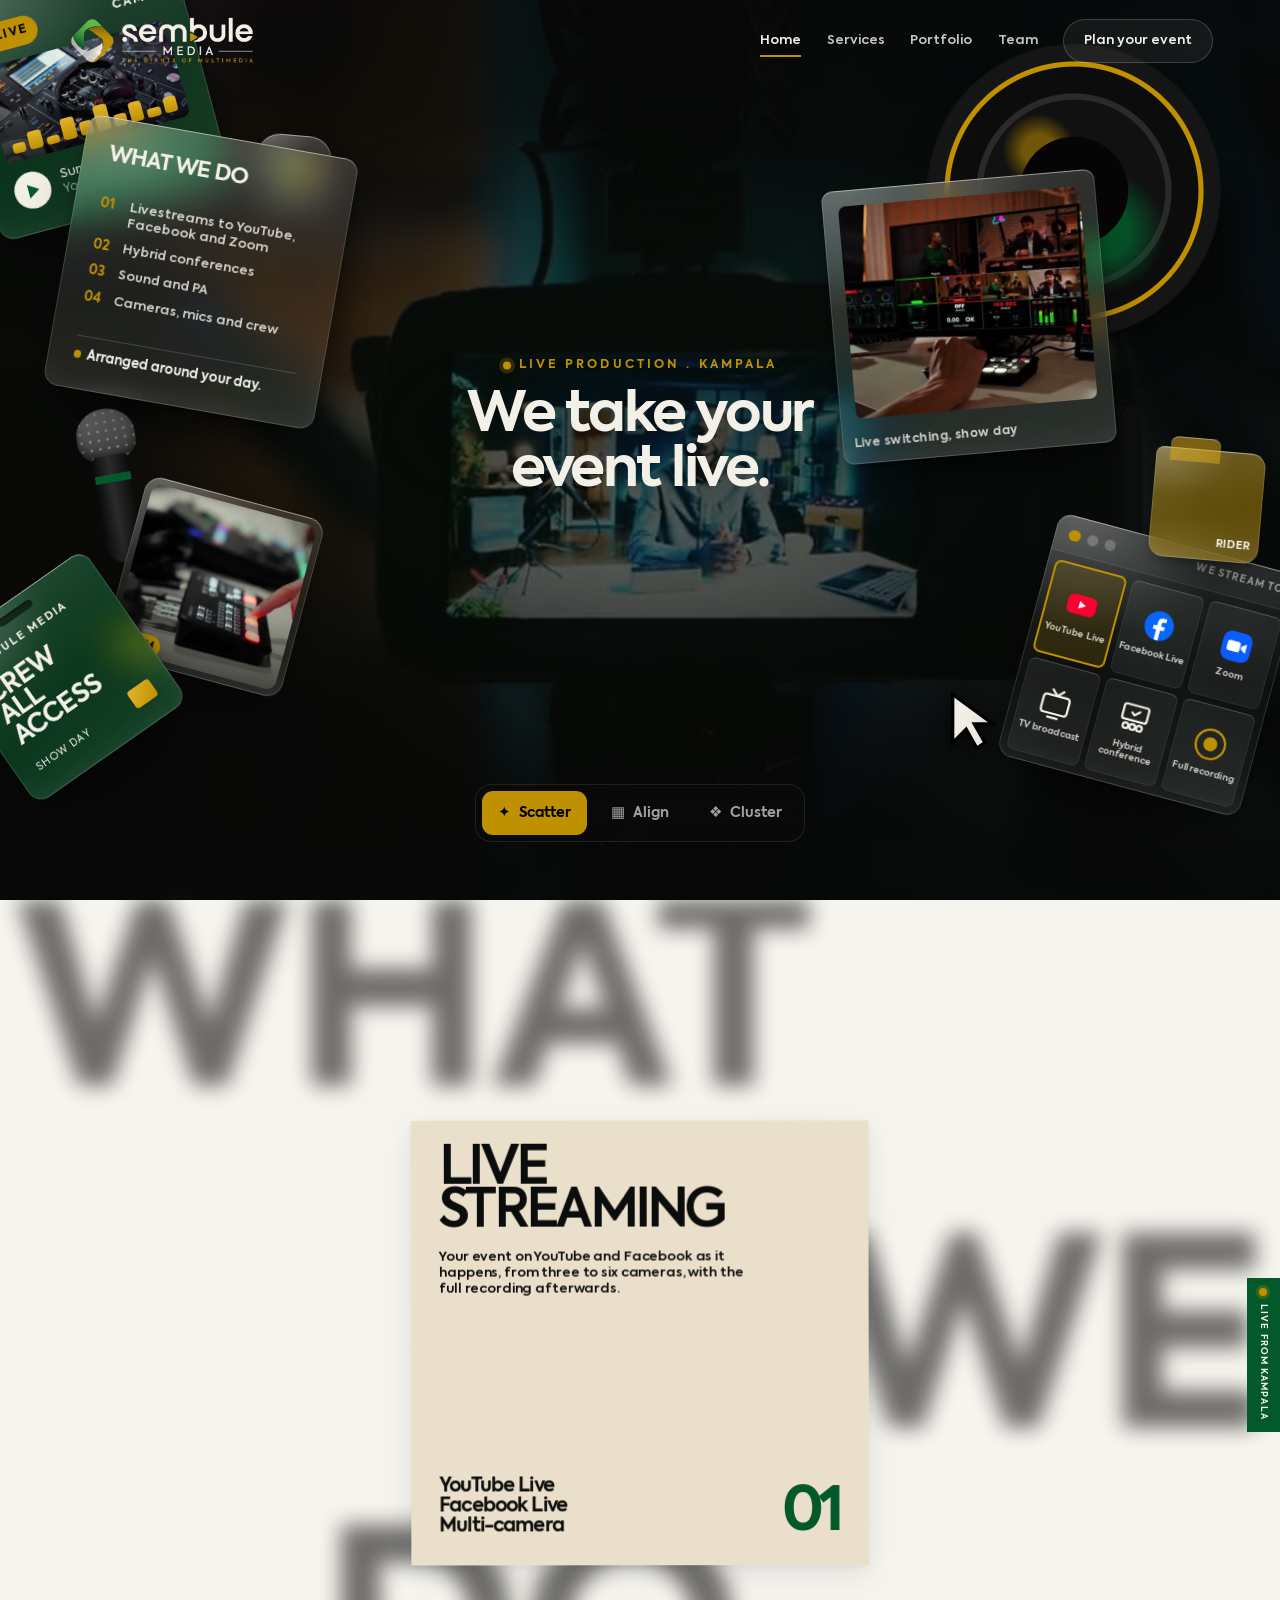
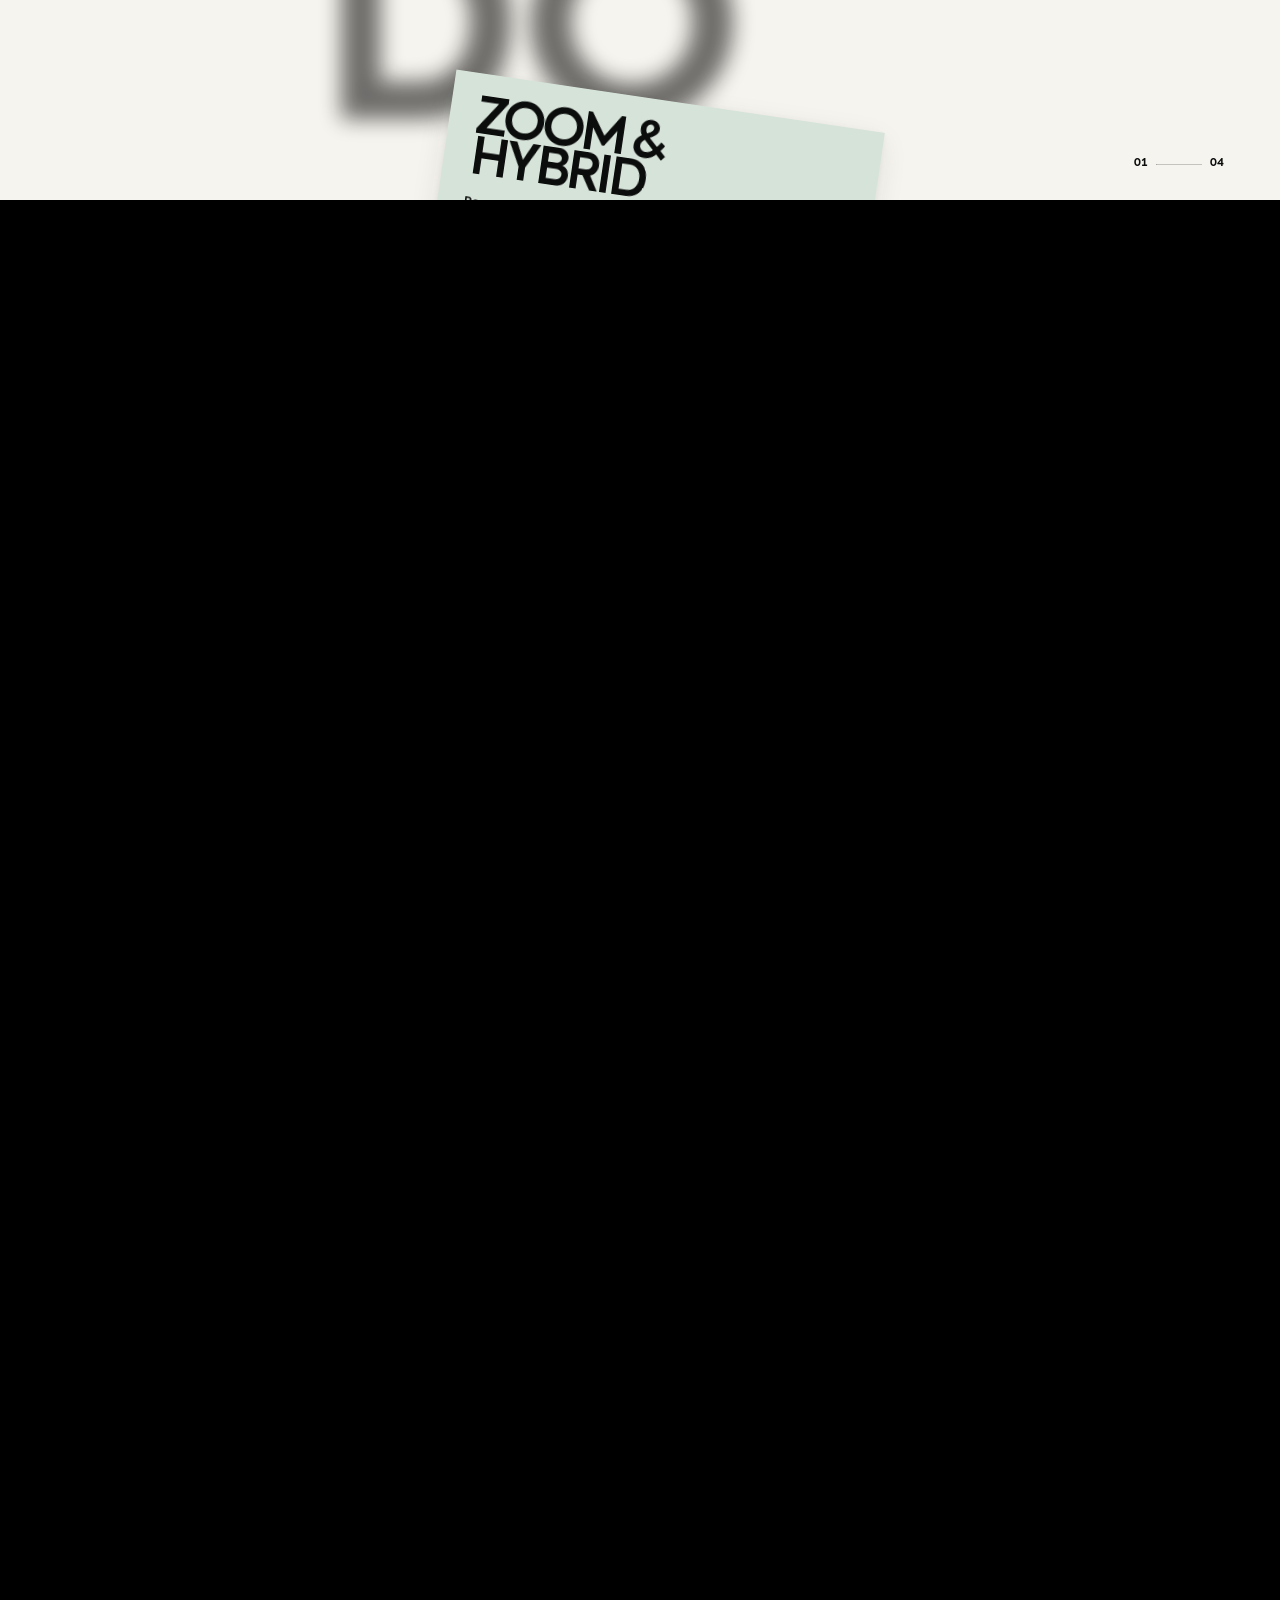
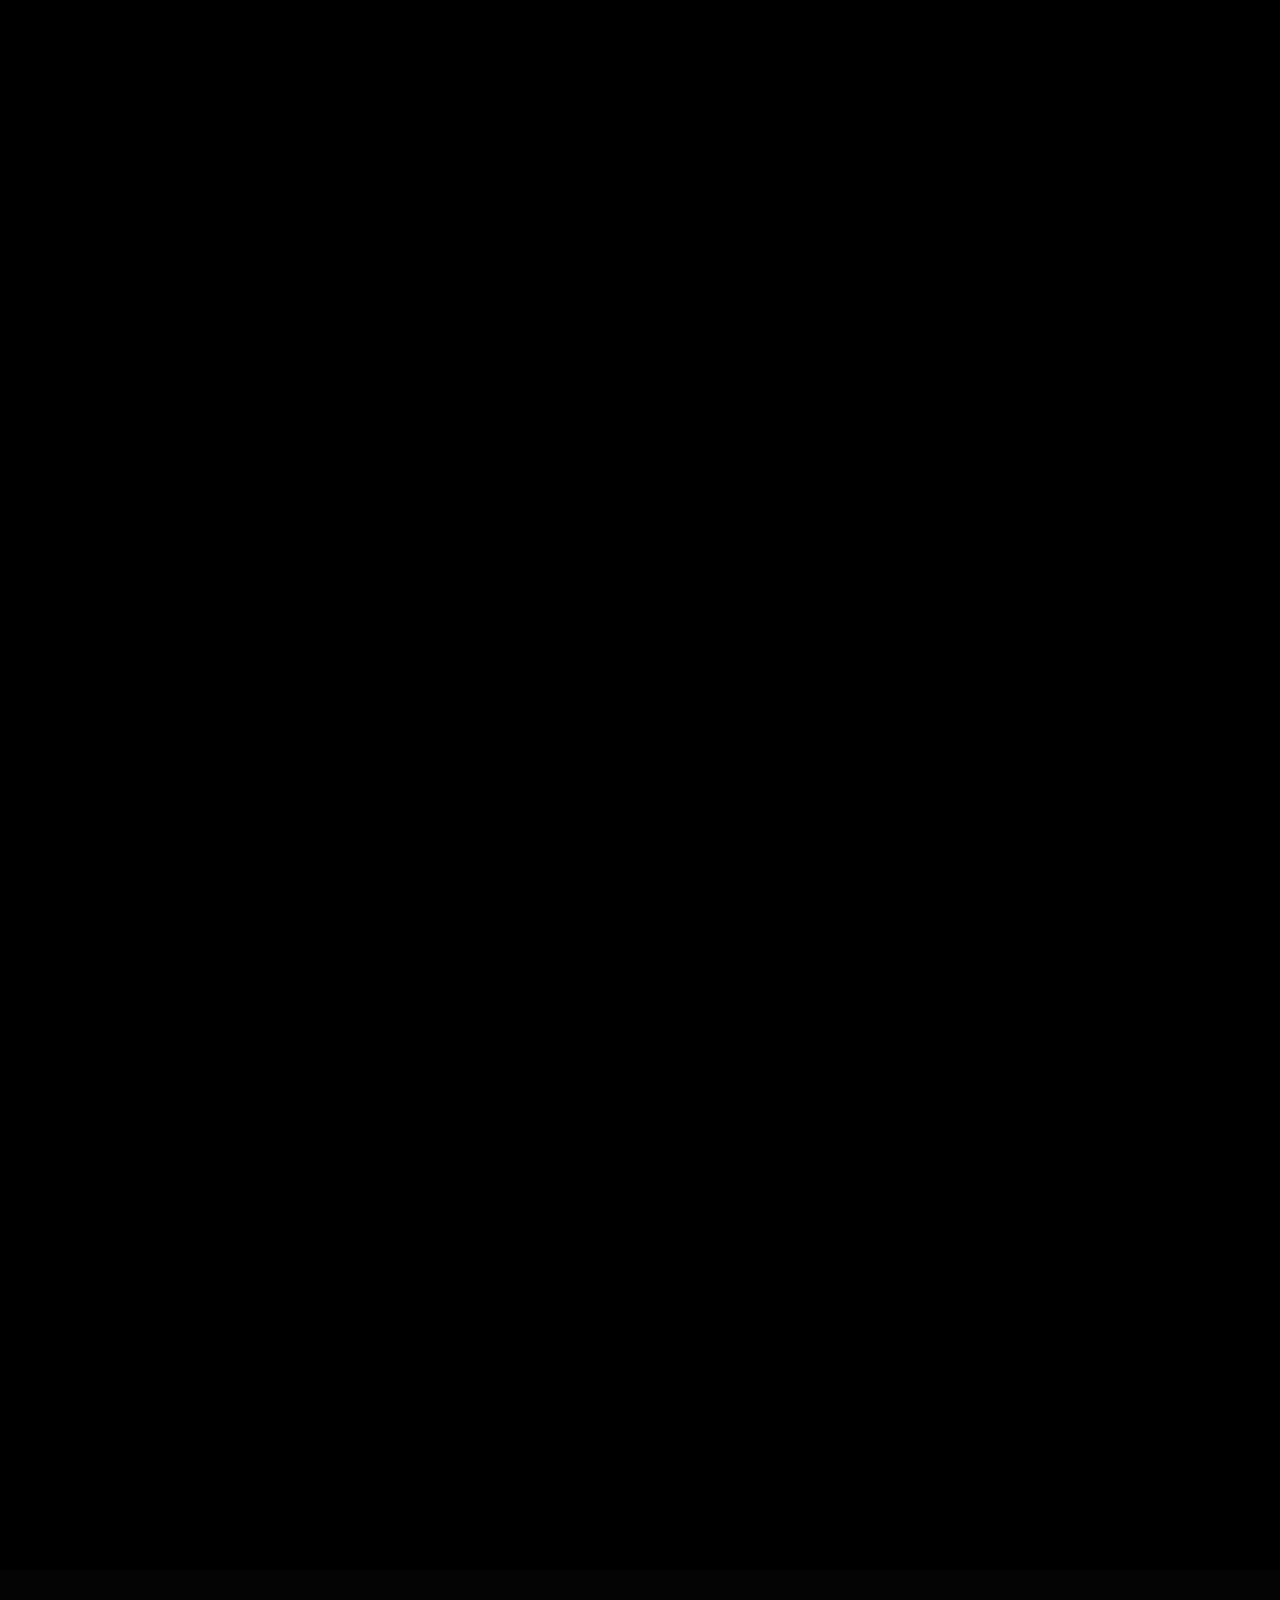
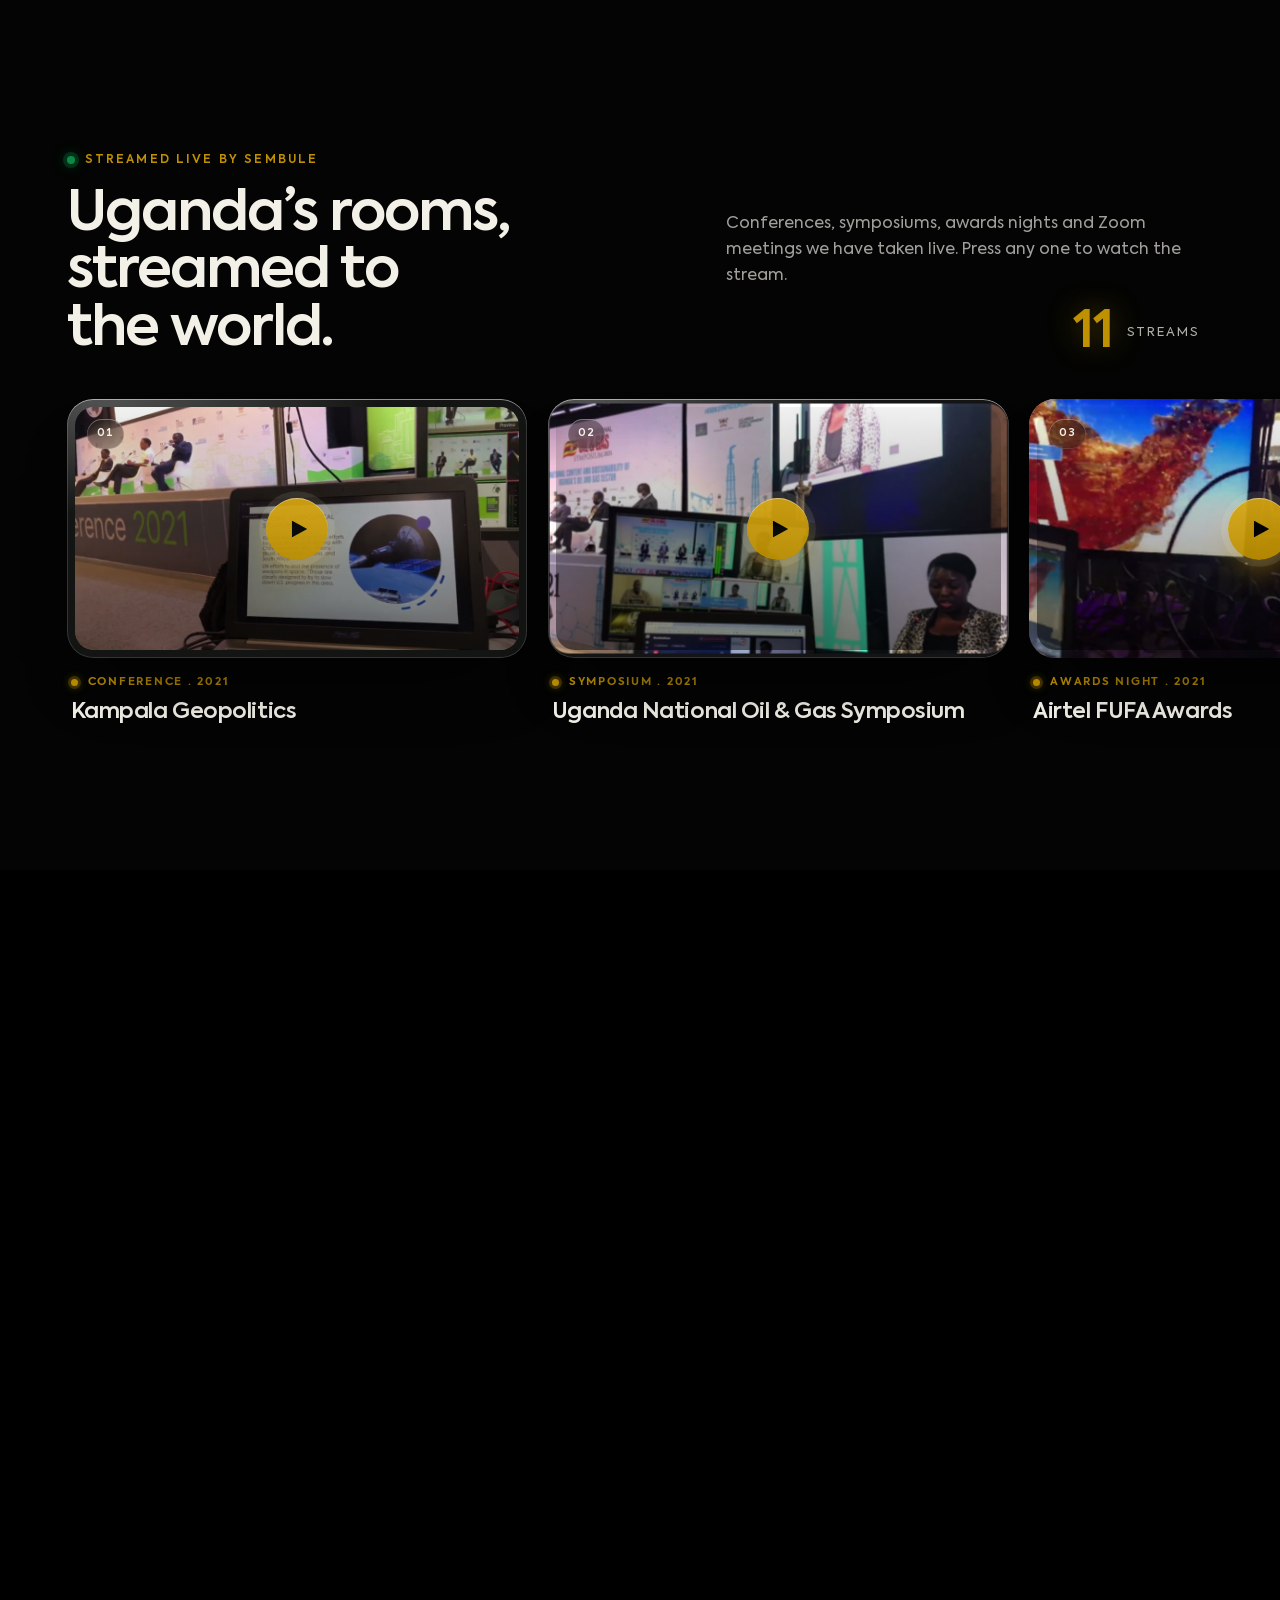
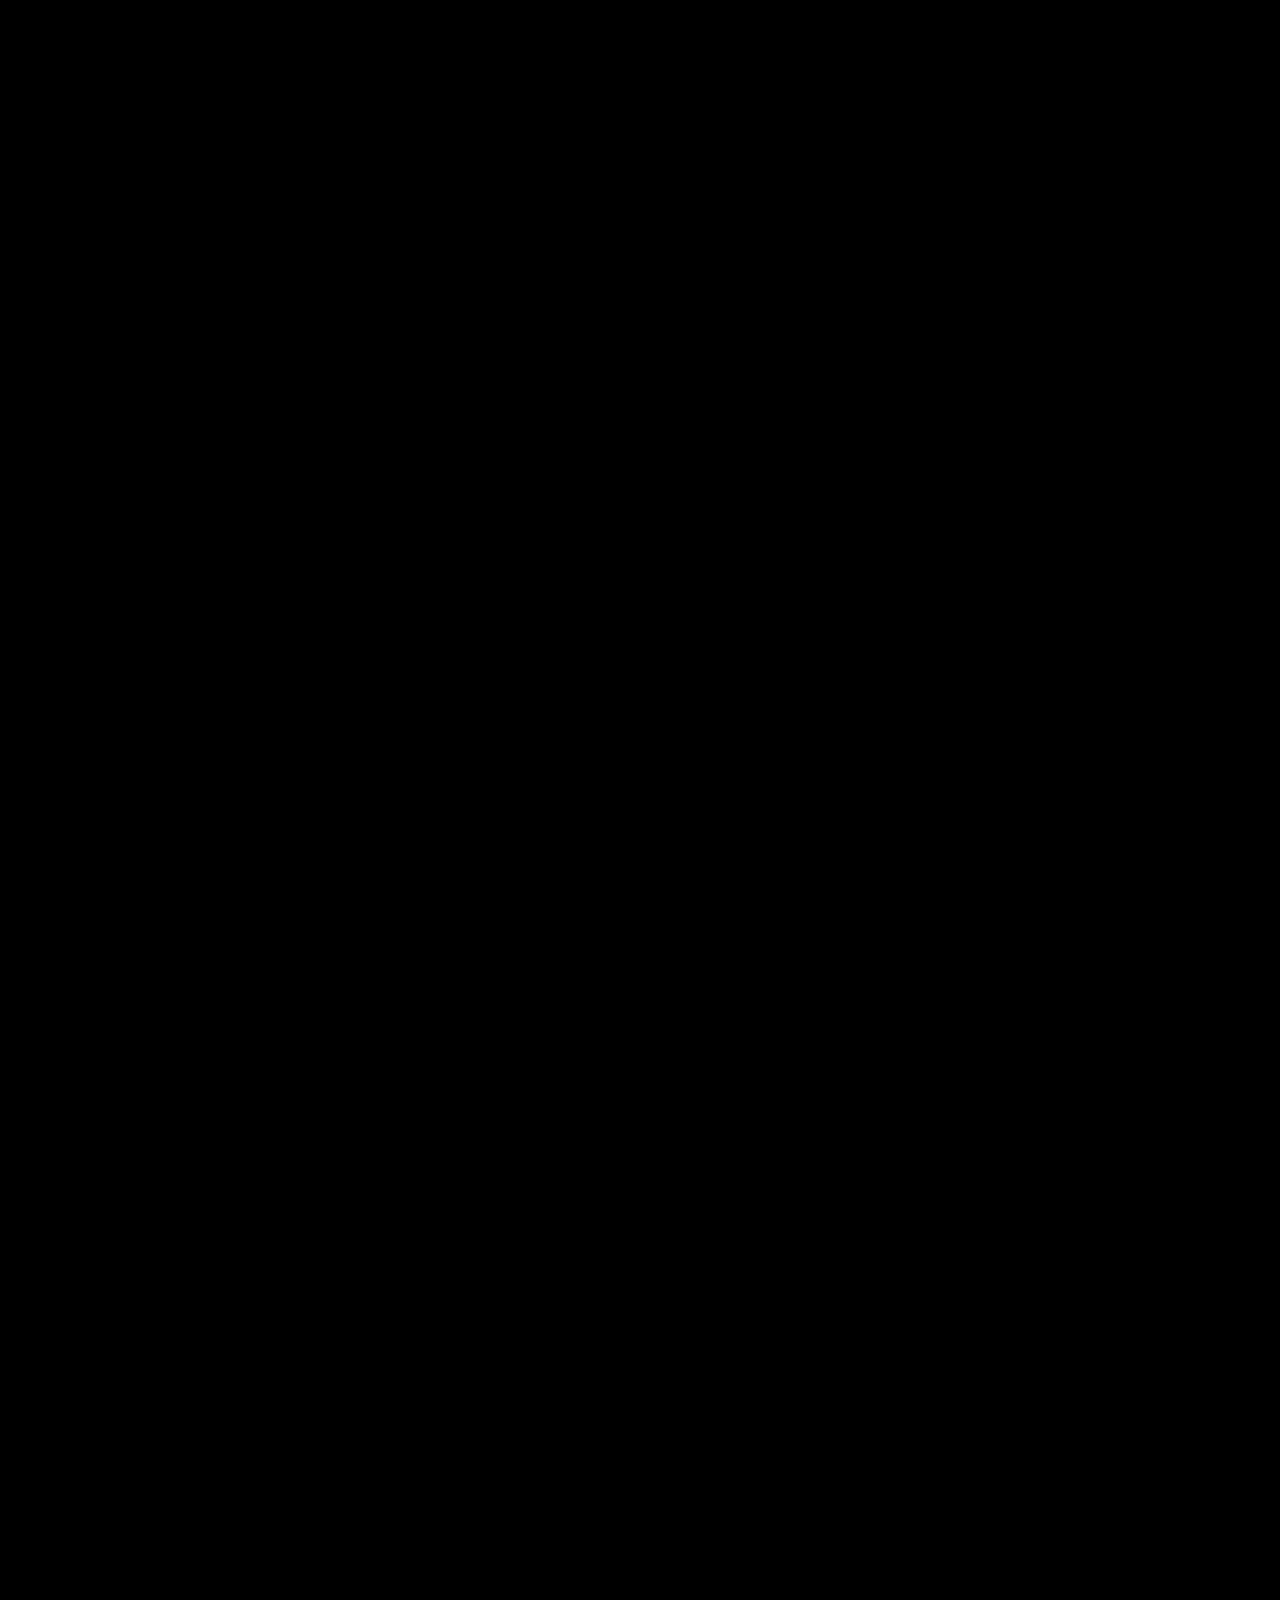
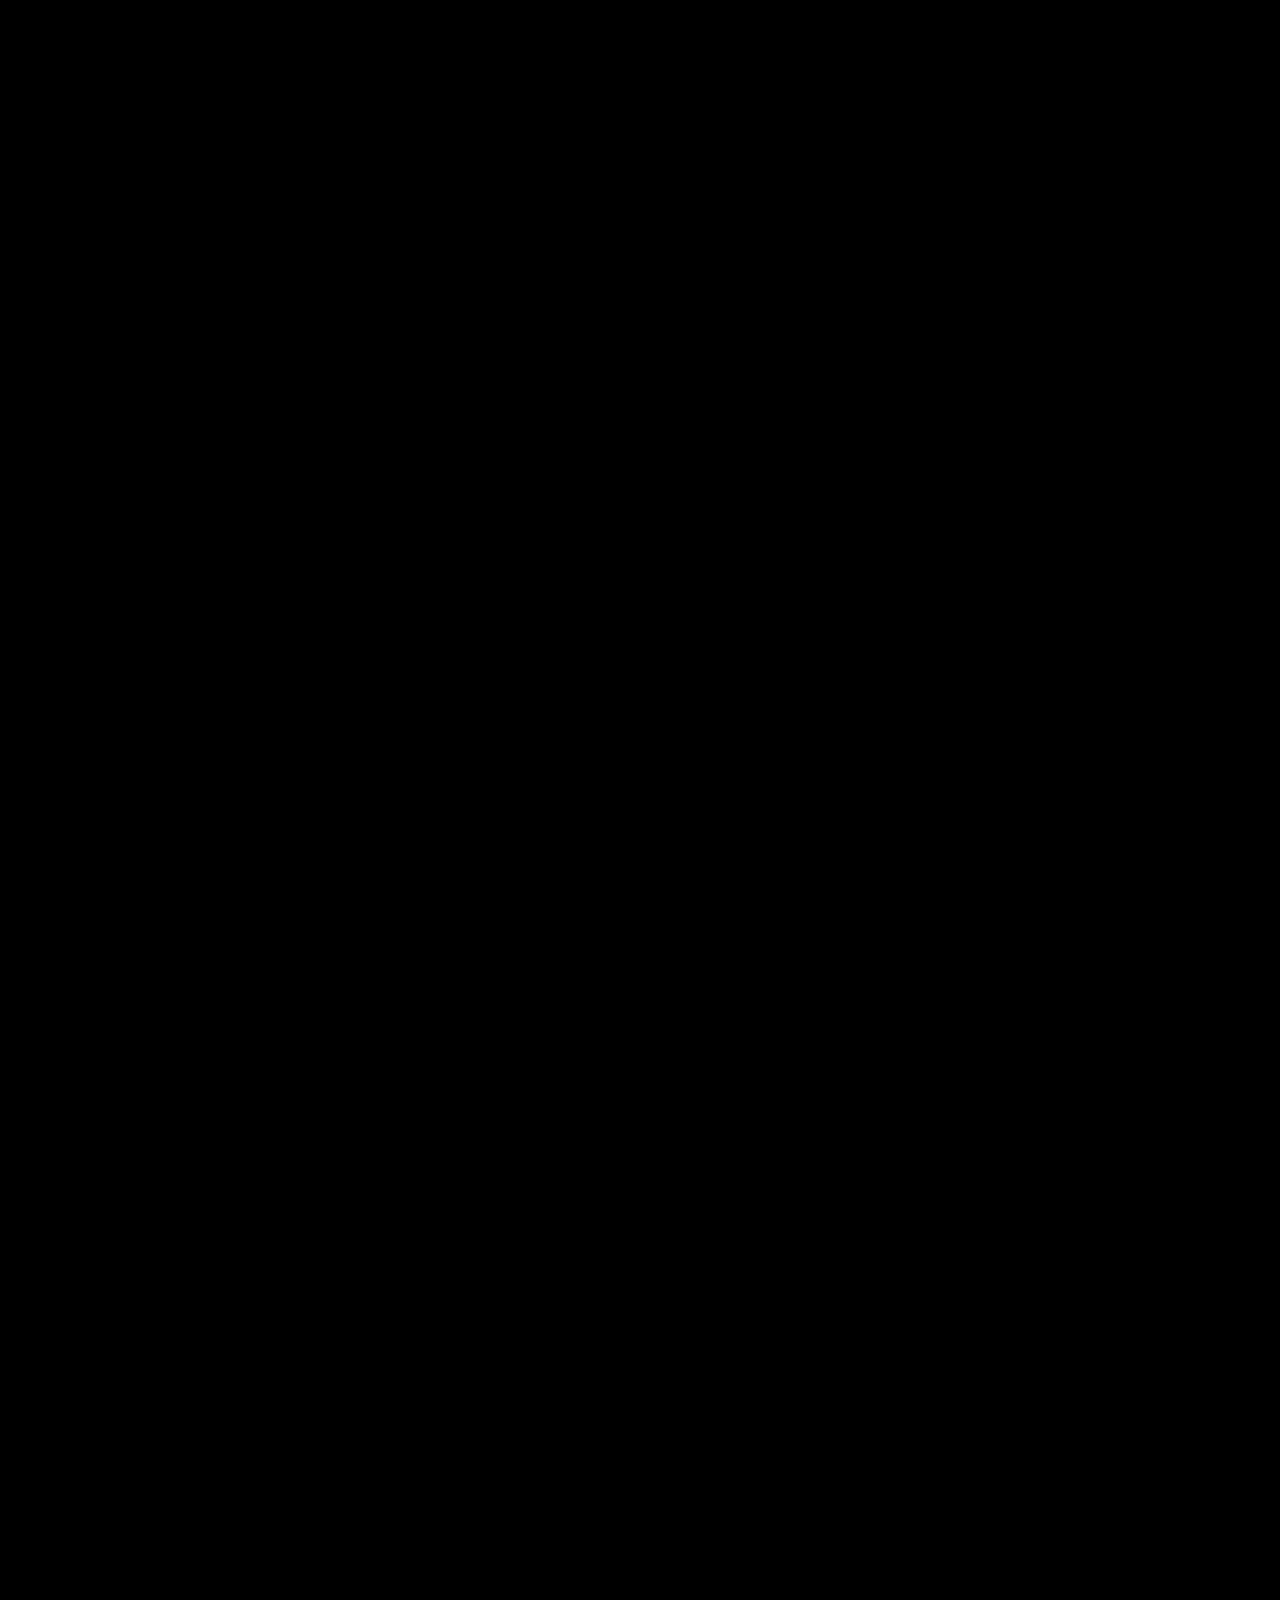
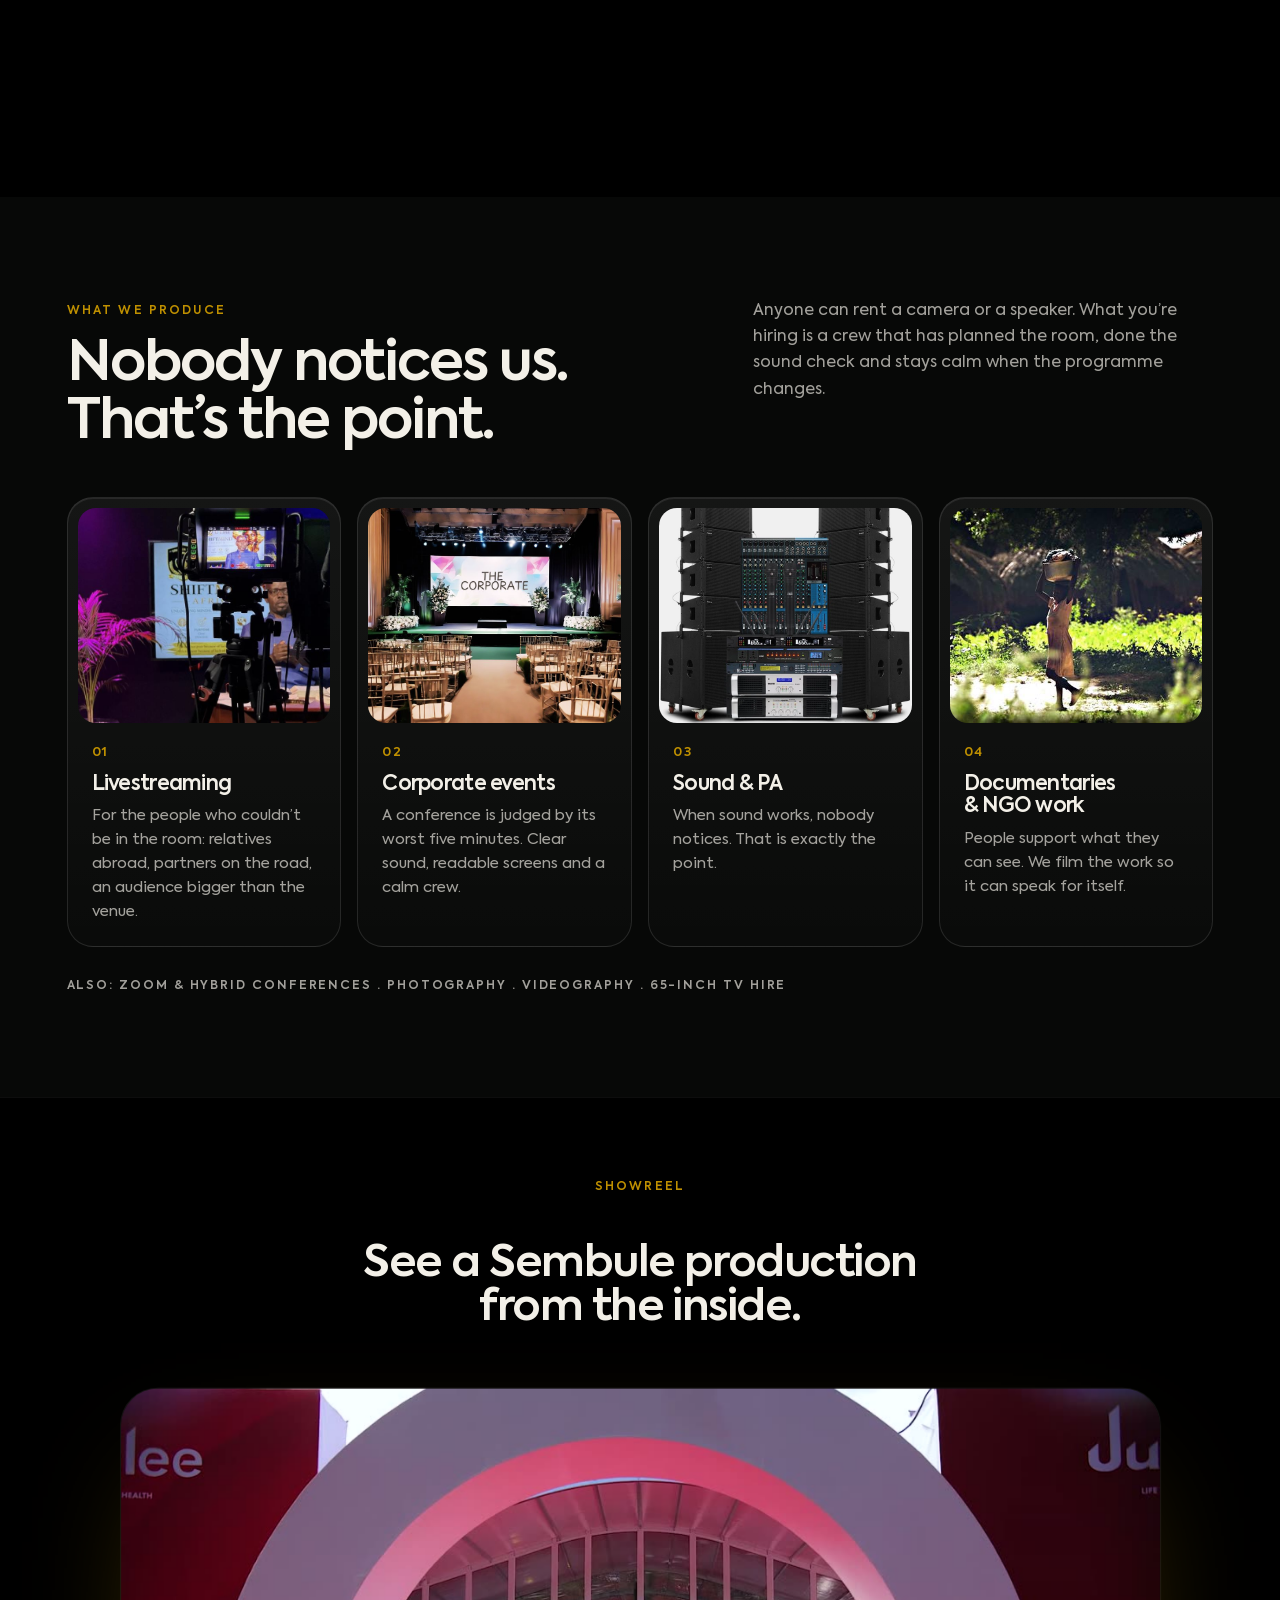
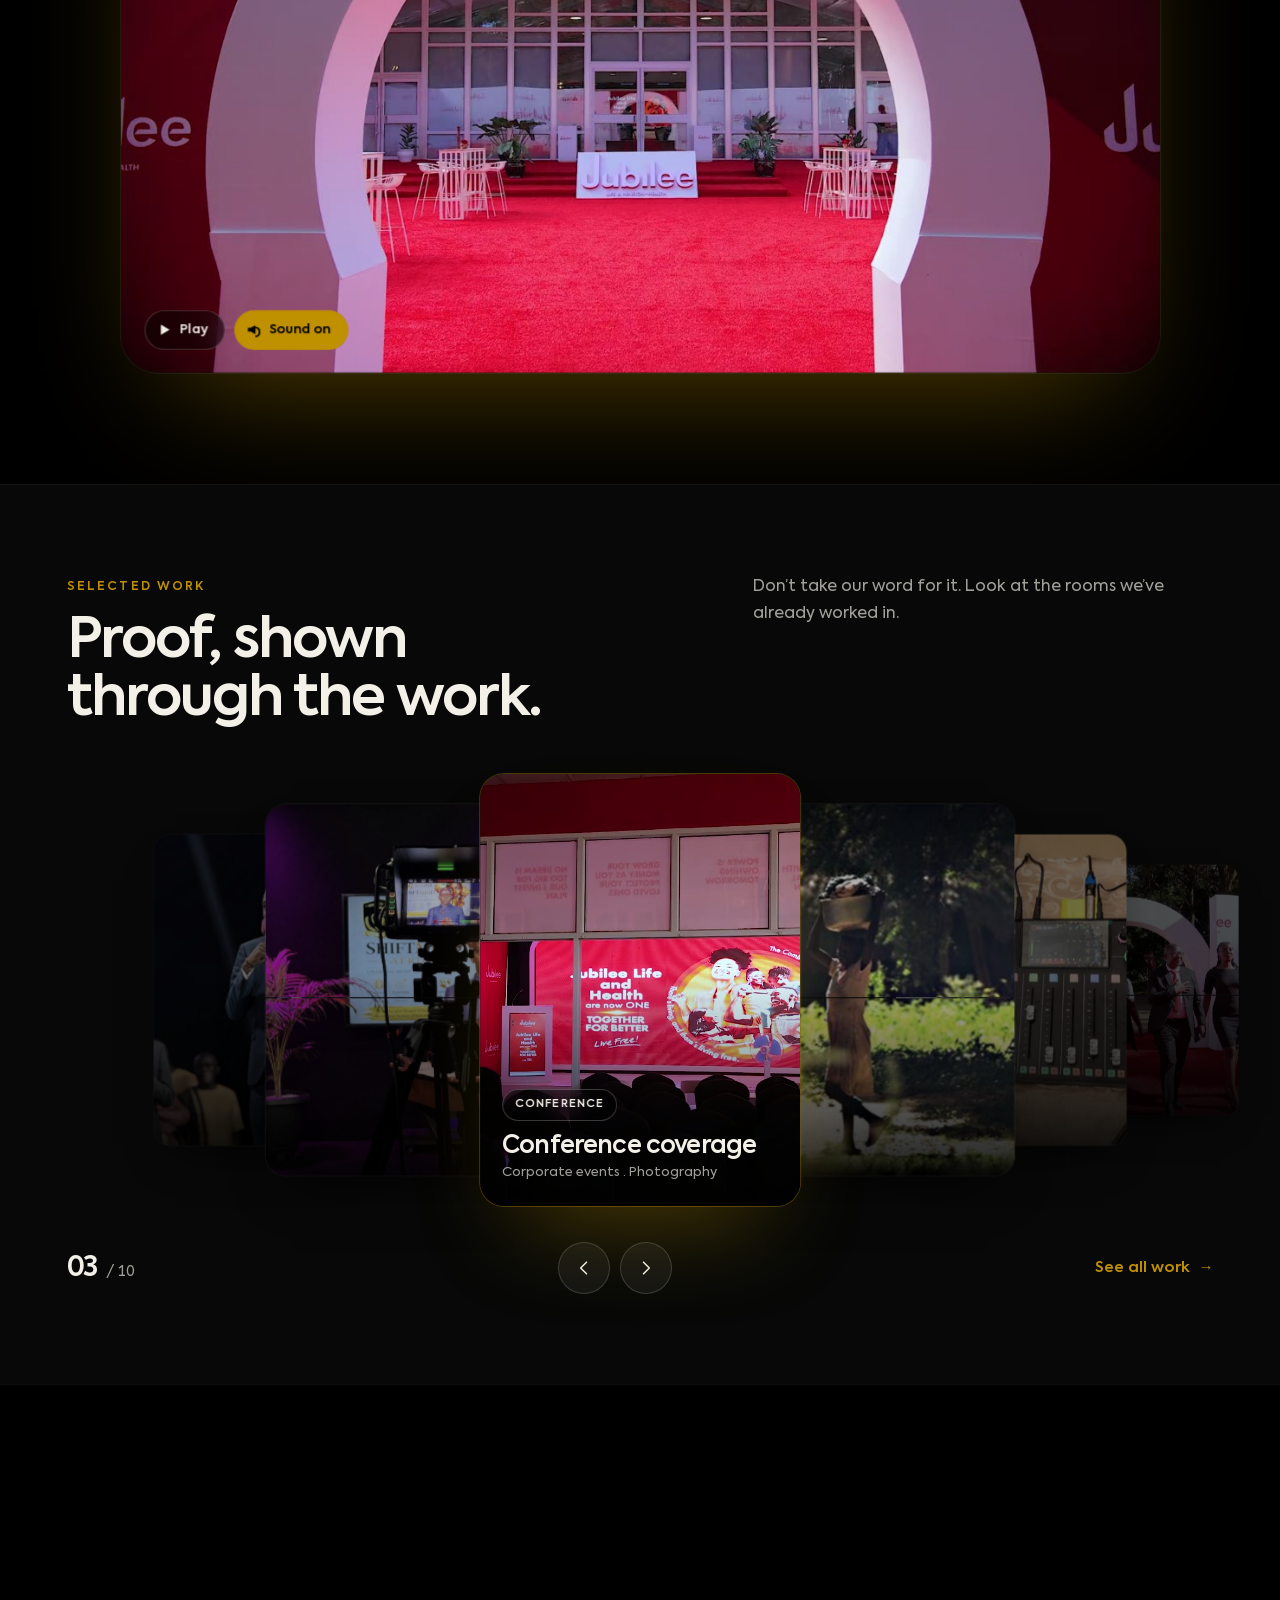
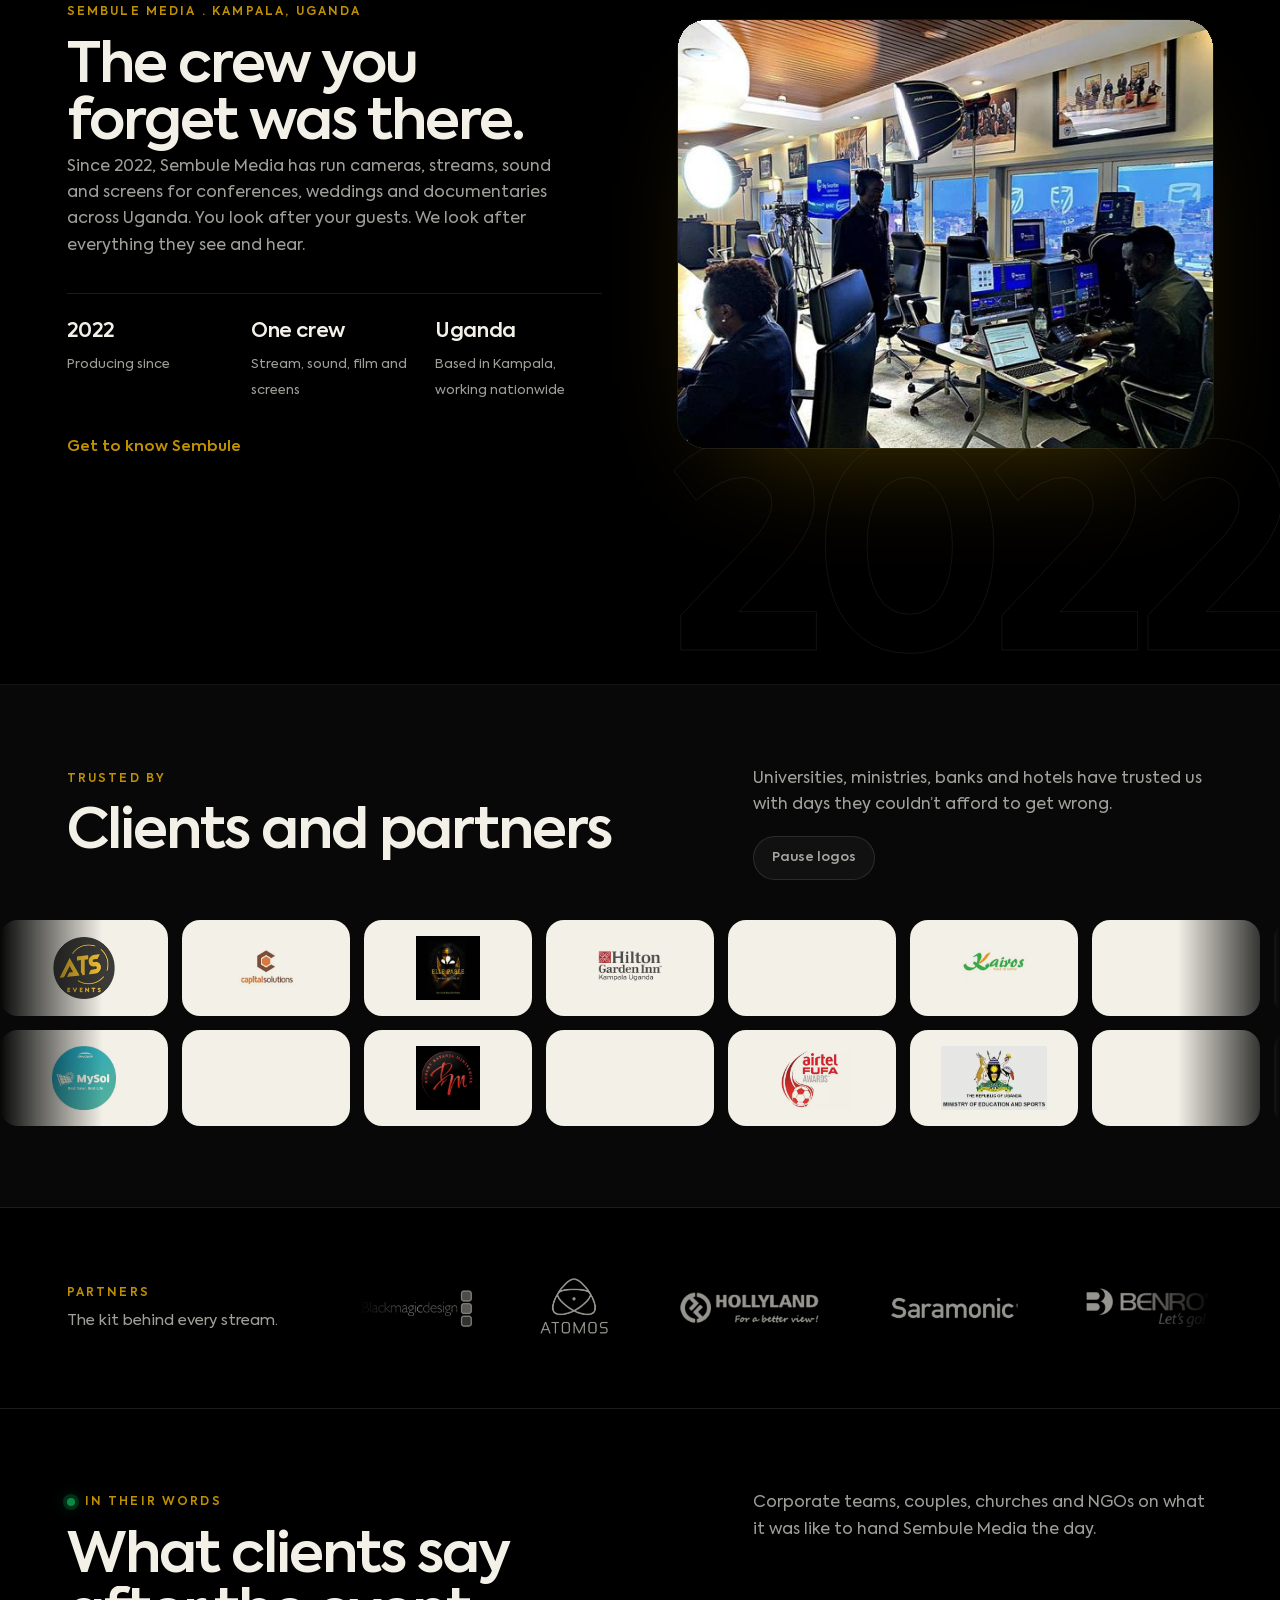
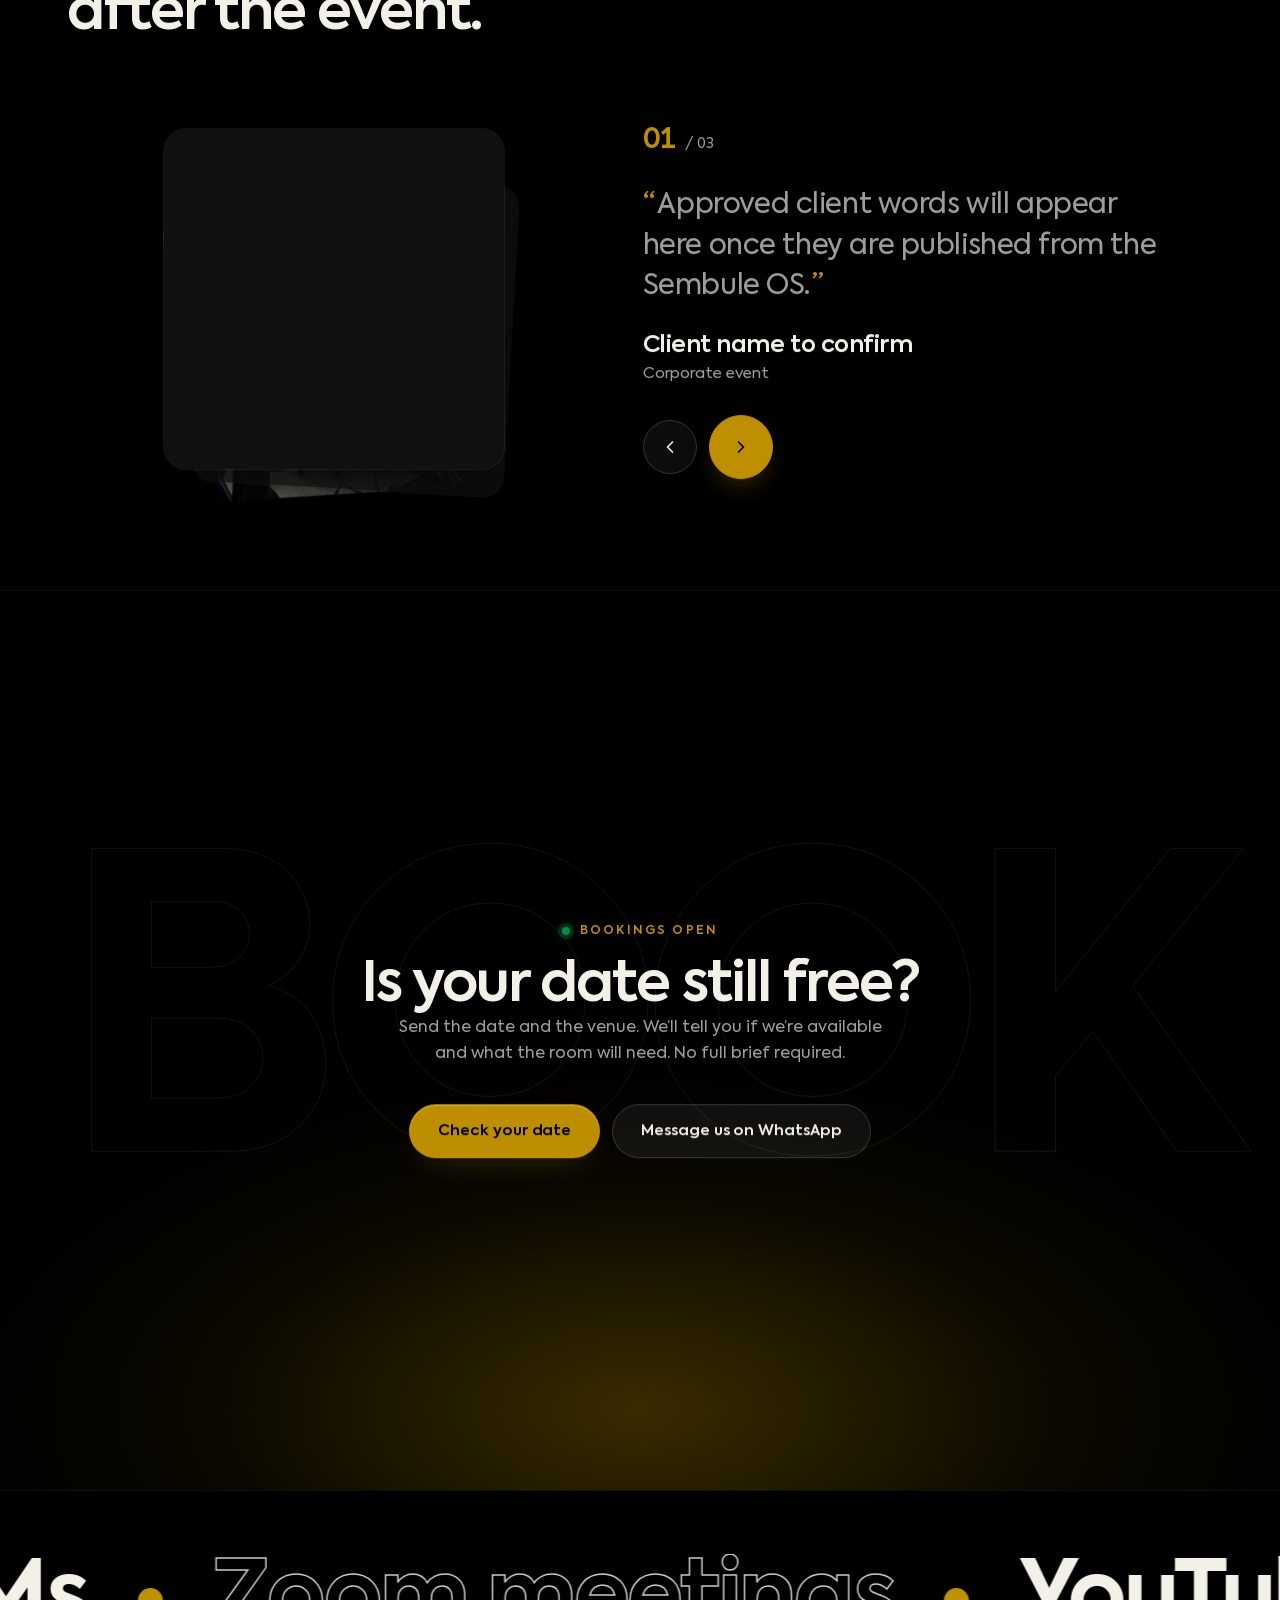
==== commit 968cd3cc: "Make the hero desk cards liquid glass Player, mark, platform panel, folder, mixer, What we do, crew " ====
--- a/site/index.html
+++ b/site/index.html
@@ -25,7 +25,7 @@
   <link rel="preload" href="./assets/fonts/Axiforma-Regular.woff2" as="font" type="font/woff2" crossorigin><link rel="preload" href="./assets/fonts/Axiforma-SemiBold.woff2" as="font" type="font/woff2" crossorigin><link rel="stylesheet" href="./assets/css/fonts.css?v=brand-fonts-1"><link rel="stylesheet" href="./assets/css/motion.css?v=step5-1"><link rel="stylesheet" href="./assets/css/site.css?v=social-footer-20261008">
   <link rel="stylesheet" href="./assets/css/home.css?v=broadcast-1">
   <link rel="stylesheet" href="./assets/css/what-we-do.css?v=wwd-3">
-  <link rel="stylesheet" href="./assets/css/drift.css?v=drift-9">
+  <link rel="stylesheet" href="./assets/css/drift.css?v=drift-10">
   <script defer src="./assets/js/site.js?v=services-order-1"></script>
   <script defer src="./assets/js/vendor/gsap.min.js"></script>
   <script defer src="./assets/js/vendor/SplitText.min.js"></script>
--- a/site/assets/css/drift.css
+++ b/site/assets/css/drift.css
@@ -284,3 +284,80 @@
 .dd__desk { z-index: 1; }
 /* On phones the headline sits at 58% of the height, so the film is drawn taller to keep the camera behind it */
 @media (max-width: 760px) { .dd__bg { height: 116%; } }
+
+/* ---------- Liquid glass ----------
+   The cards are frosted panes over the moving film: the background blurs and brightens through them,
+   each keeps a whisper of its own colour (green, gold, clear), a bright rim catches the light along the
+   top edge, a soft sheen sits in the top-left corner, and a deep shadow lifts them off the desk.
+   Lens, mic and pointer stay solid objects. */
+.dd-player, .dd-mark, .dd-call, .dd-folder, .dd-mixer, .dd-paper, .dd-pass, .dd-photo {
+  --tint: rgba(255, 255, 255, .05);
+  --blur: 18px;
+  background:
+    radial-gradient(120% 85% at 8% 0%, rgba(255, 255, 255, .22), rgba(255, 255, 255, 0) 52%),
+    linear-gradient(165deg, rgba(255, 255, 255, .12), rgba(255, 255, 255, .02) 55%, rgba(255, 255, 255, .06)),
+    var(--tint);
+  -webkit-backdrop-filter: blur(var(--blur)) saturate(170%) brightness(1.08);
+  backdrop-filter: blur(var(--blur)) saturate(170%) brightness(1.08);
+  box-shadow:
+    inset 0 1px 0 rgba(255, 255, 255, .42),
+    inset 0 -1px 0 rgba(255, 255, 255, .07),
+    inset 0 0 0 1px rgba(255, 255, 255, .13),
+    inset 0 -1.2em 2.4em -1.6em rgba(255, 255, 255, .10),
+    0 1.8em 3.6em -1.5em rgba(0, 0, 0, .85),
+    0 .3em .8em -.3em rgba(0, 0, 0, .5);
+}
+.dd-player { --tint: rgba(4, 89, 42, .46); }
+.dd-mark   { --tint: rgba(243, 240, 232, .12); }
+.dd-call   { --tint: rgba(8, 10, 8, .42); }
+.dd-folder { --tint: rgba(191, 144, 0, .46); }
+.dd-mixer  { --tint: rgba(255, 255, 255, .05); }
+.dd-paper  { --tint: rgba(243, 240, 232, .07); }
+.dd-pass   { --tint: rgba(4, 89, 42, .52); }
+.dd-photo  { --tint: rgba(243, 240, 232, .1); }
+
+/* Inside the glass: inner panes are lighter glass too */
+.dd-call__bar { background: rgba(255, 255, 255, .05); box-shadow: inset 0 -1px 0 rgba(255, 255, 255, .08); }
+.dd-call__bar i { background: rgba(255, 255, 255, .22); }
+.dd-plat { background: rgba(255, 255, 255, .06); box-shadow: inset 0 1px 0 rgba(255, 255, 255, .14), inset 0 0 0 1px rgba(255, 255, 255, .06); }
+.dd-plat.is-live { background: rgba(191, 144, 0, .16); box-shadow: inset 0 0 0 .12em var(--dd-gold), inset 0 1px 0 rgba(255, 255, 255, .2); }
+.dd-player__screen { box-shadow: inset 0 0 0 1px rgba(255, 255, 255, .12); }
+
+/* Folder: the tab is glass of the same tint; the label reads light */
+.dd-folder::before { background: rgba(214, 163, 18, .5); -webkit-backdrop-filter: blur(var(--blur)); backdrop-filter: blur(var(--blur)); box-shadow: inset 0 1px 0 rgba(255, 255, 255, .4); }
+.dd-folder span { color: #f3f0e8; }
+
+/* Mixer: the clip sits inset in a glass rim */
+.dd-mixer video { inset: .45em; width: calc(100% - .9em); height: calc(100% - .9em); border-radius: .65em; }
+.dd-mixer::after { inset: .45em; border-radius: .65em; }
+
+/* What we do: clear glass, light words, gold numbers */
+.home-dark .dd-paper .dd-paper__title { color: #f3f0e8; }
+.home-dark .dd-paper li { color: rgba(243, 240, 232, .86); }
+.dd-paper li b { color: var(--dd-gold); }
+.home-dark .dd-paper .dd-paper__foot { color: #f3f0e8; border-top-color: rgba(255, 255, 255, .16); }
+
+/* Pass: the lanyard slot is cut through the glass */
+.dd-pass::before { background: rgba(0, 0, 0, .55); box-shadow: inset 0 1px 2px rgba(0, 0, 0, .6); }
+
+/* Photo frame: glass mount, light caption */
+.dd-photo { border-radius: .7em; }
+.dd-photo img, .dd-photo video { border-radius: .45em; }
+.dd-photo span { color: rgba(243, 240, 232, .85); }
+
+/* Phones: a lighter blur keeps the glass smooth while three clips play */
+@media (max-width: 760px) {
+  .dd-player, .dd-mark, .dd-call, .dd-folder, .dd-mixer, .dd-paper, .dd-pass, .dd-photo { --blur: 10px; }
+}
+/* No backdrop blur, or the visitor asked for less transparency: solid panes with the same tints and rims */
+@supports not ((-webkit-backdrop-filter: blur(1px)) or (backdrop-filter: blur(1px))) {
+  .dd-player, .dd-mark, .dd-call, .dd-folder, .dd-mixer, .dd-paper, .dd-pass, .dd-photo { background-color: #121412; }
+}
+@media (prefers-reduced-transparency: reduce) {
+  .dd-player, .dd-mark, .dd-call, .dd-folder, .dd-mixer, .dd-paper, .dd-pass, .dd-photo {
+    -webkit-backdrop-filter: none;
+    backdrop-filter: none;
+    background-color: #121412;
+  }
+  .dd-folder::before { -webkit-backdrop-filter: none; backdrop-filter: none; background: #8a6a08; }
+}
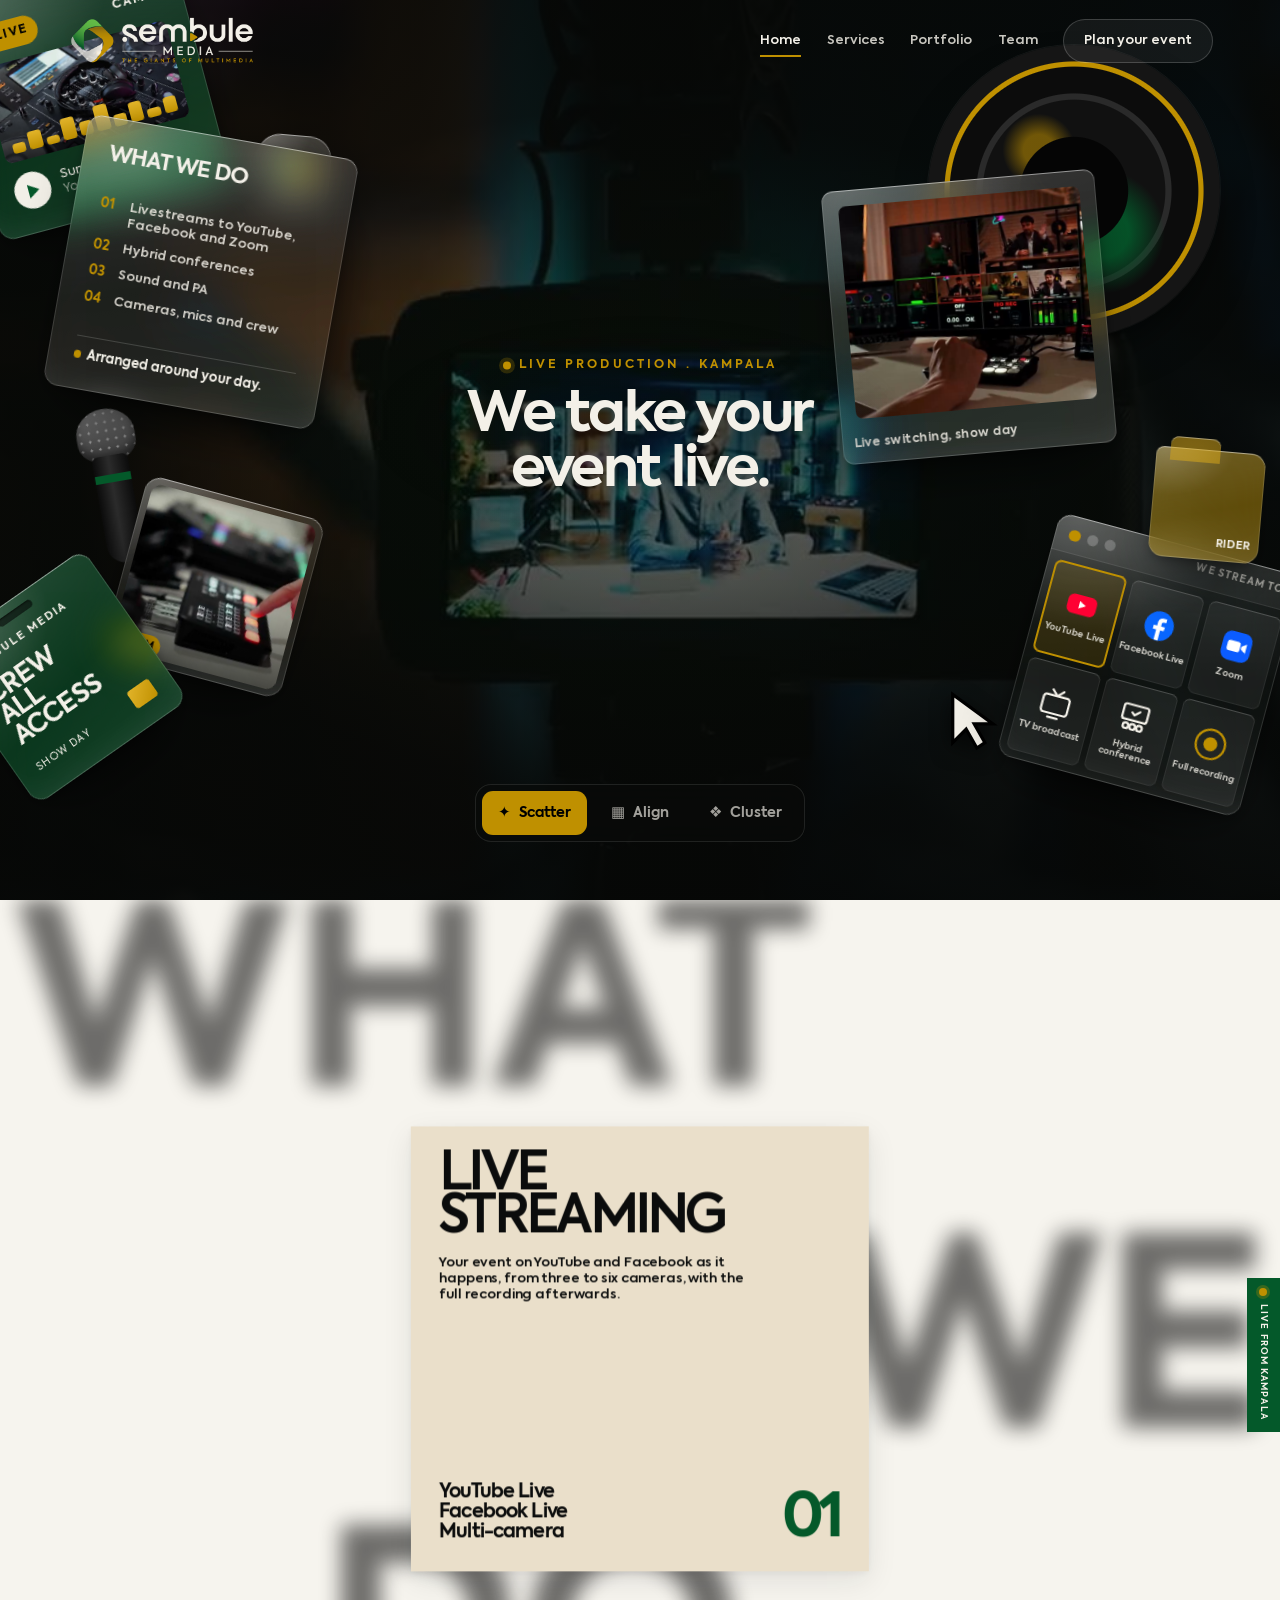
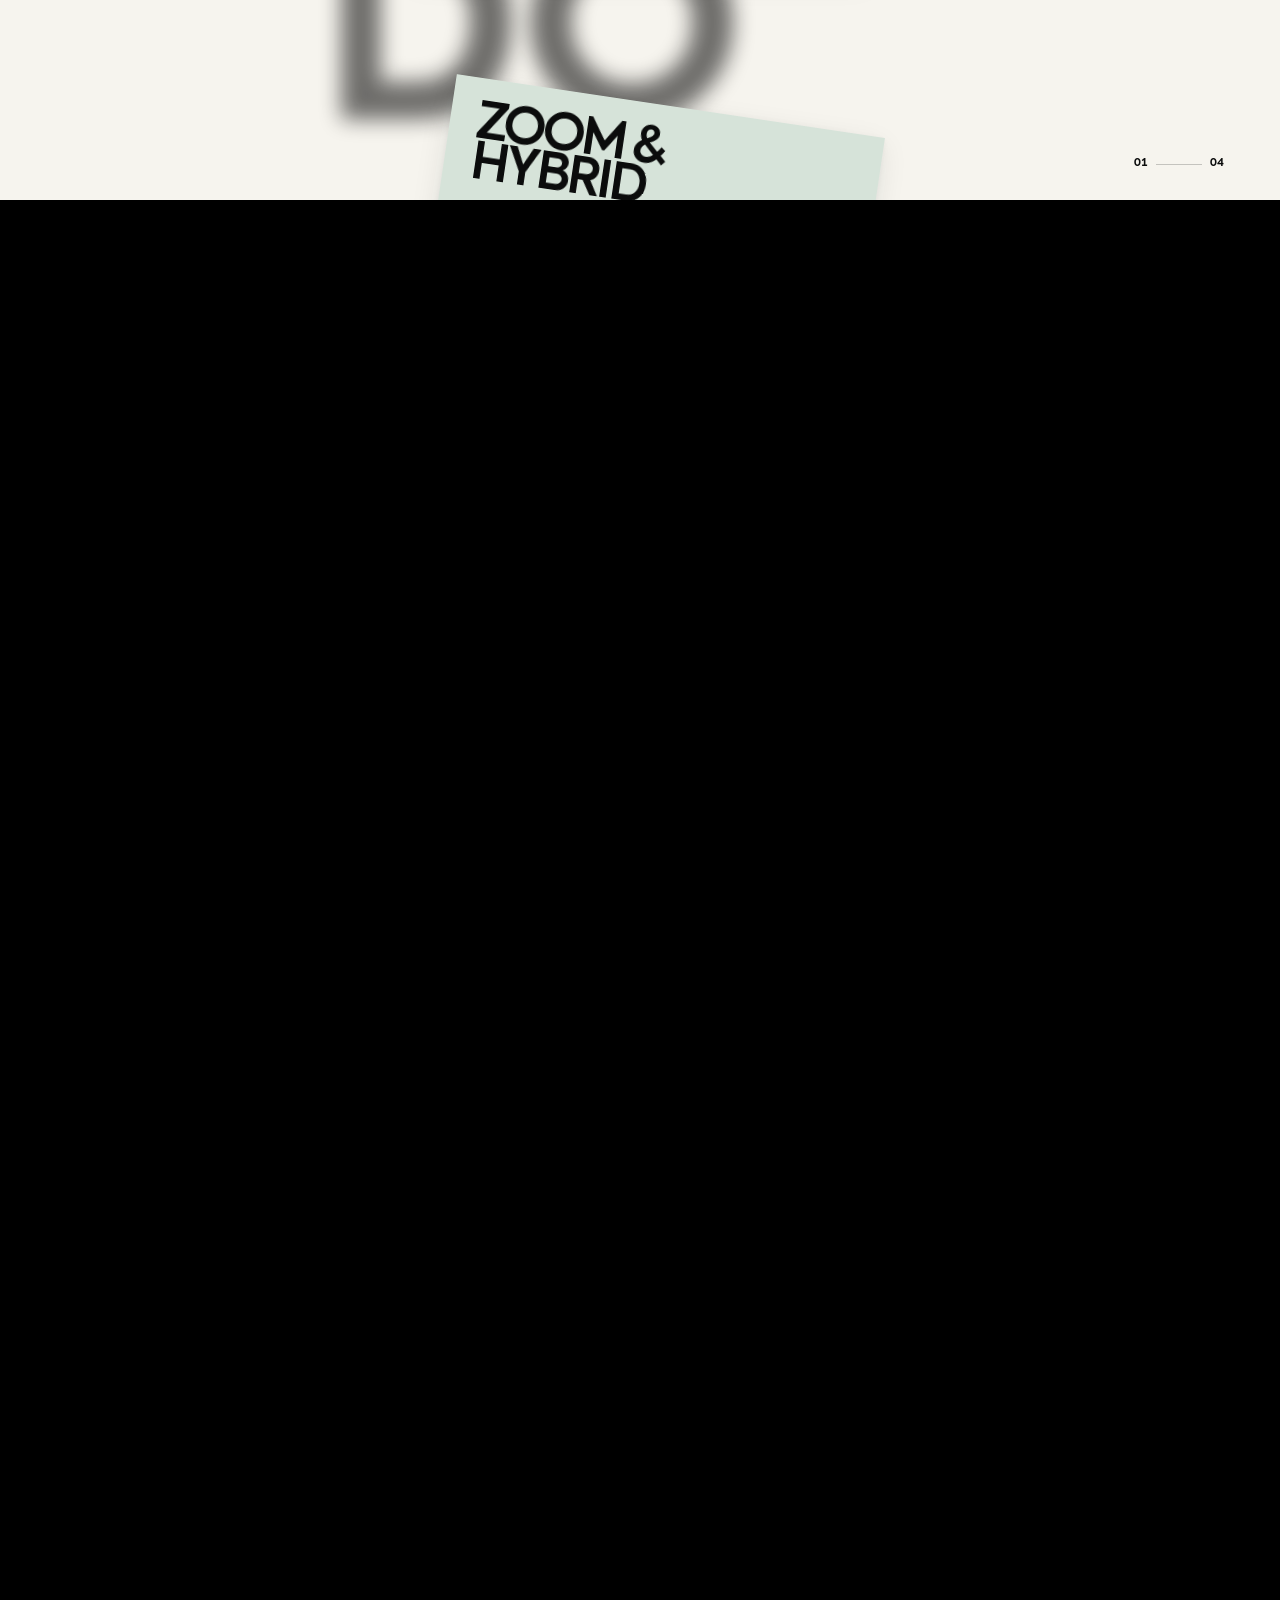
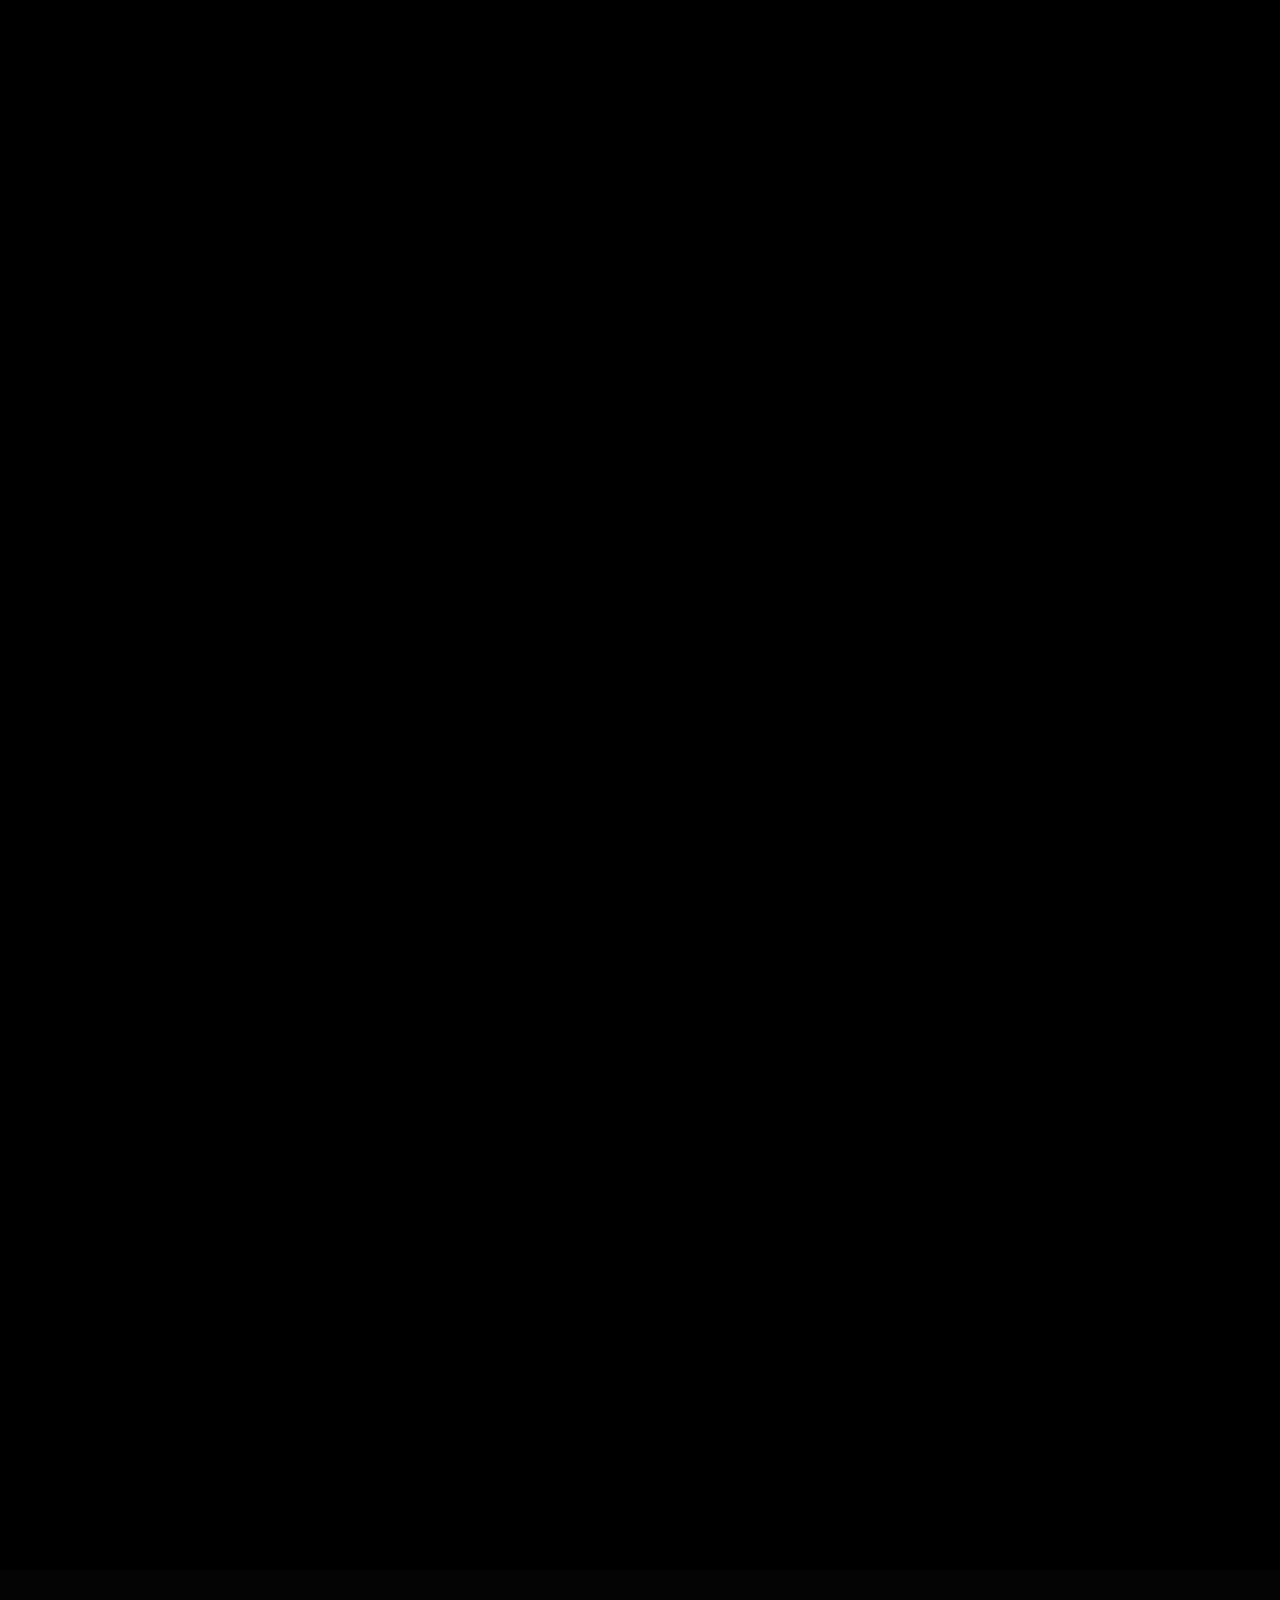
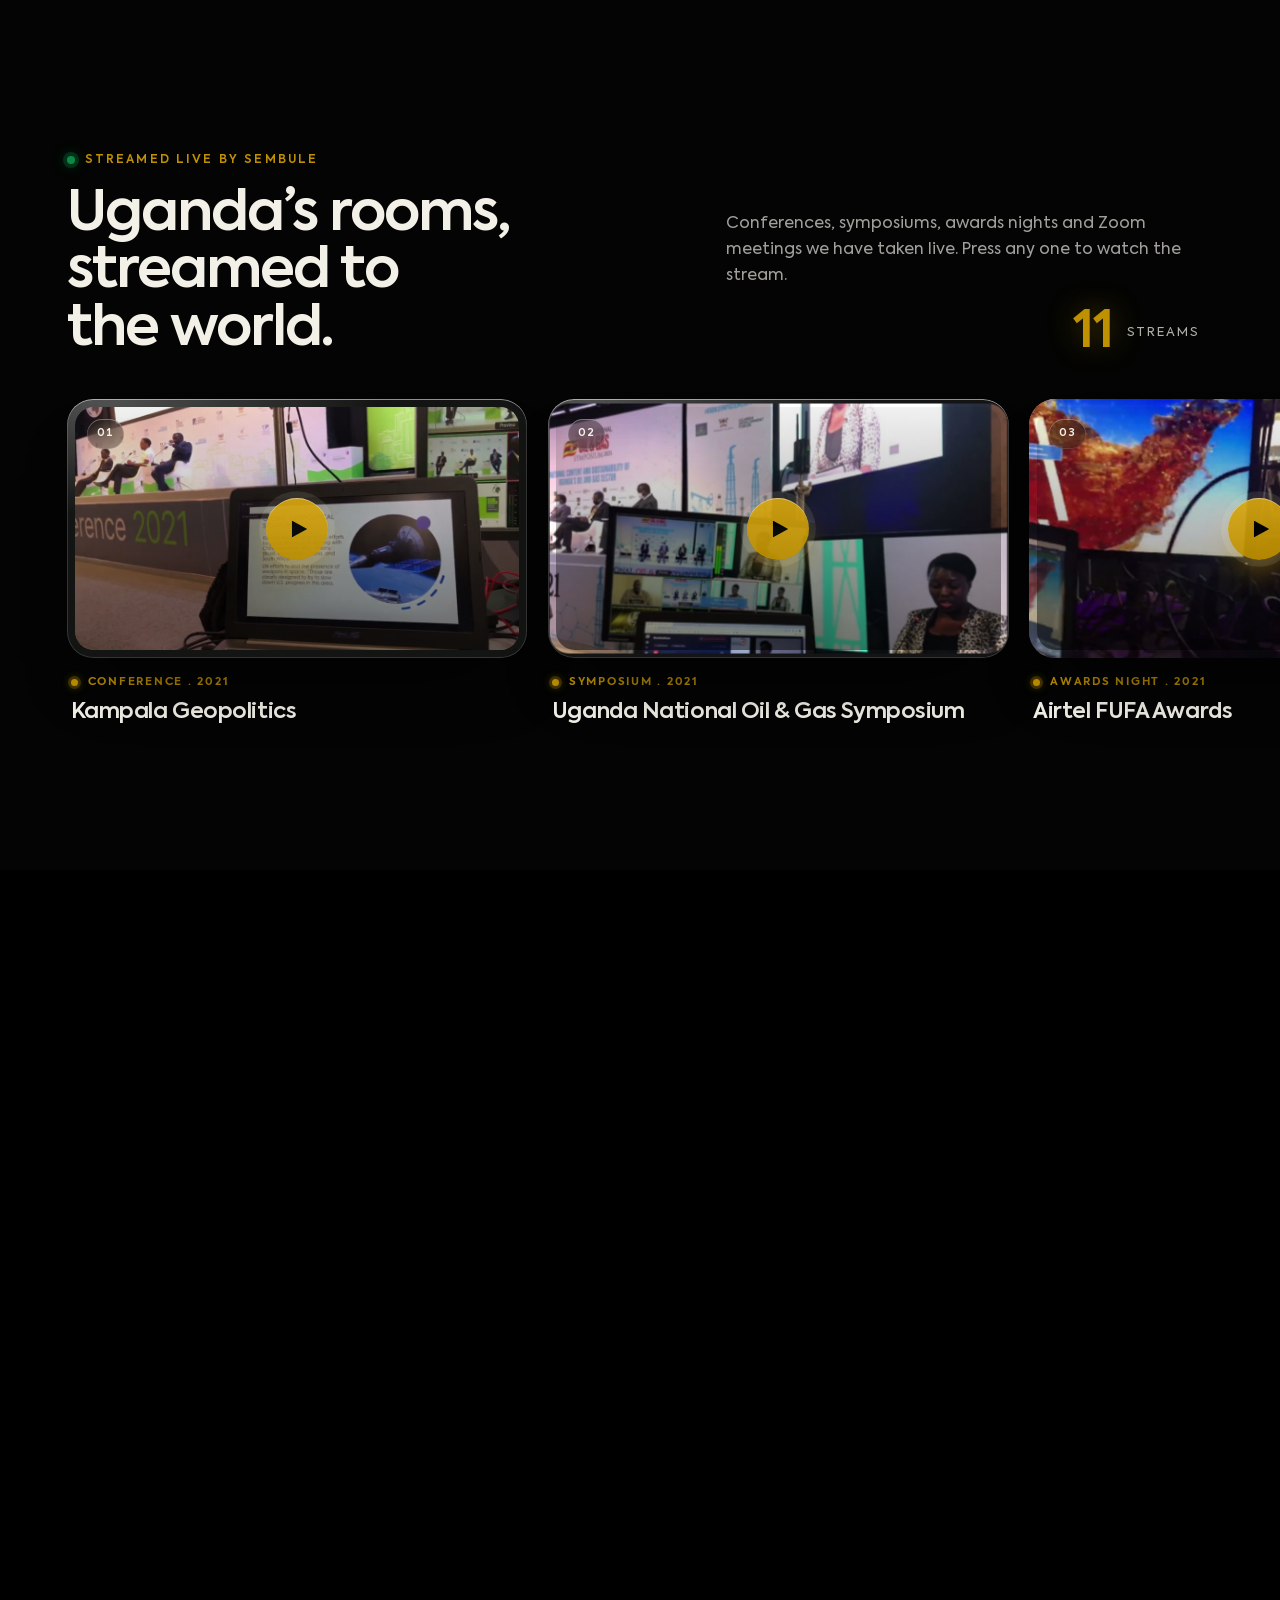
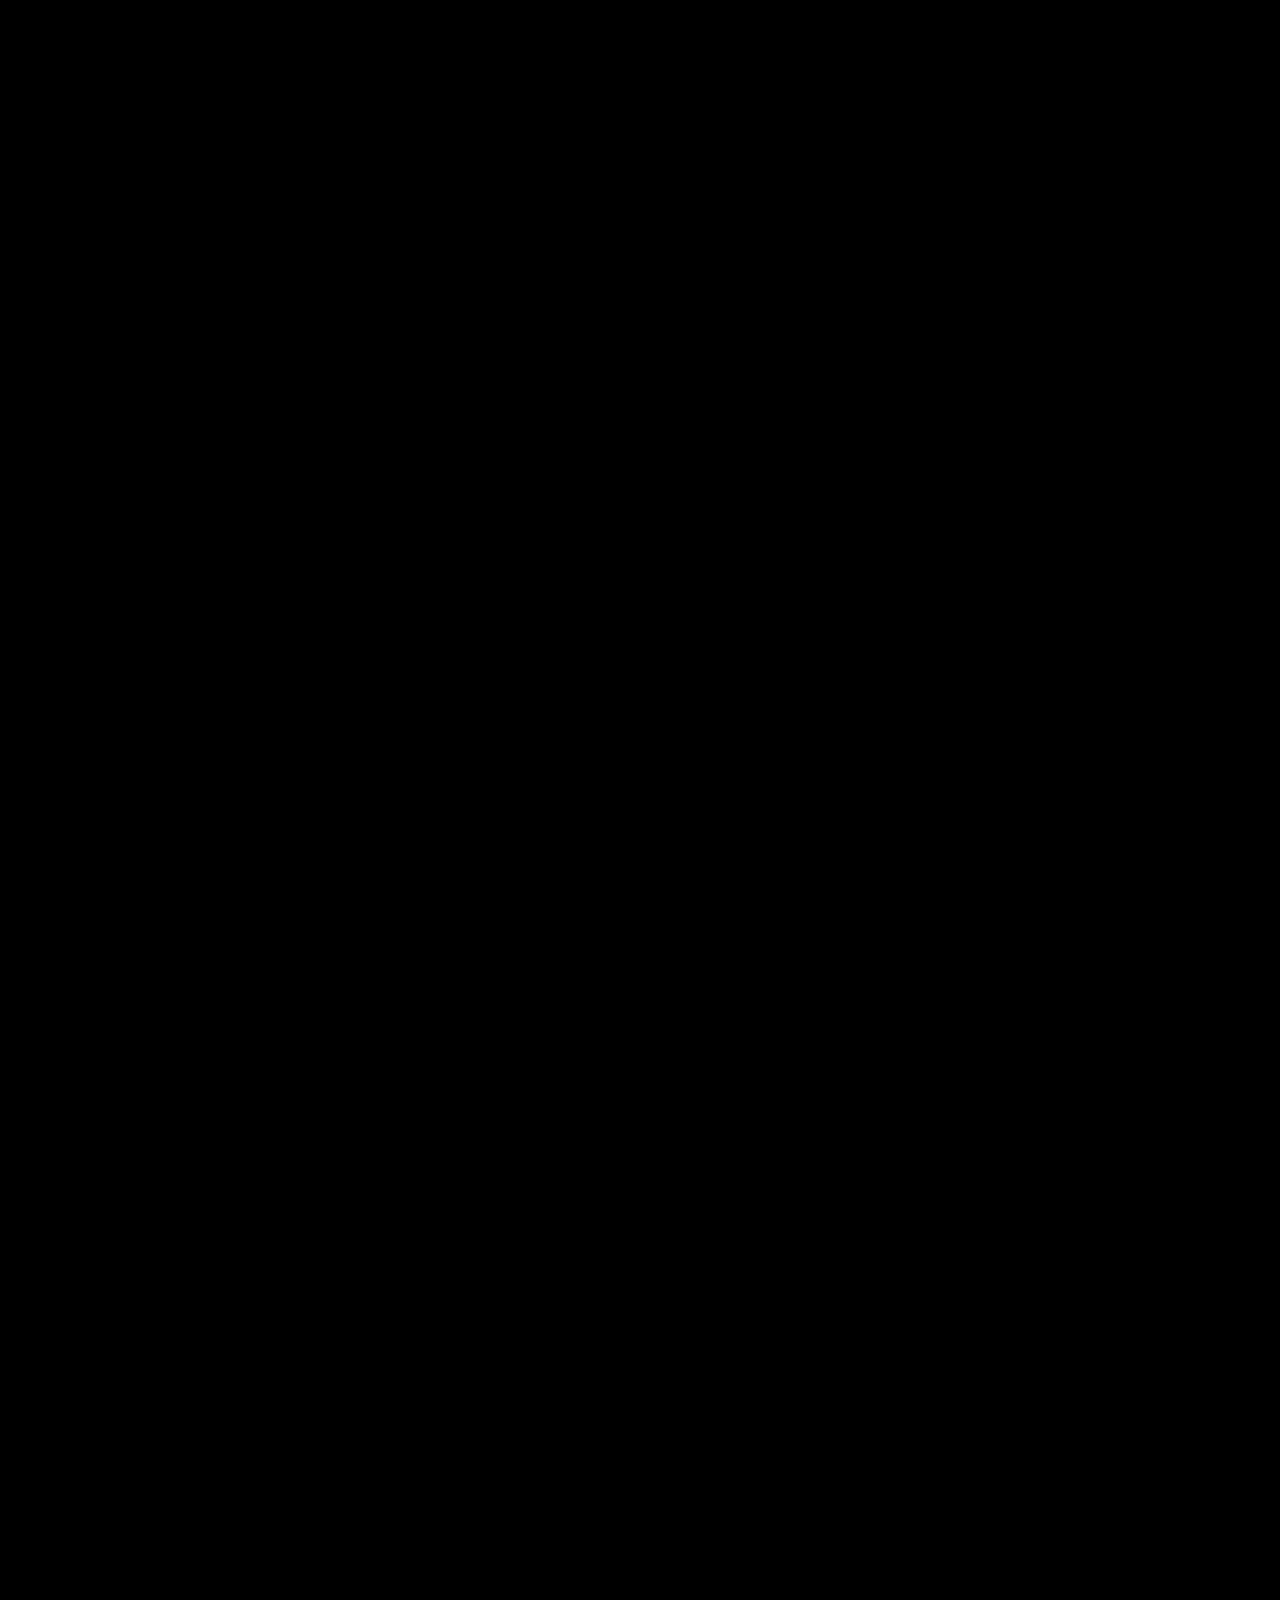
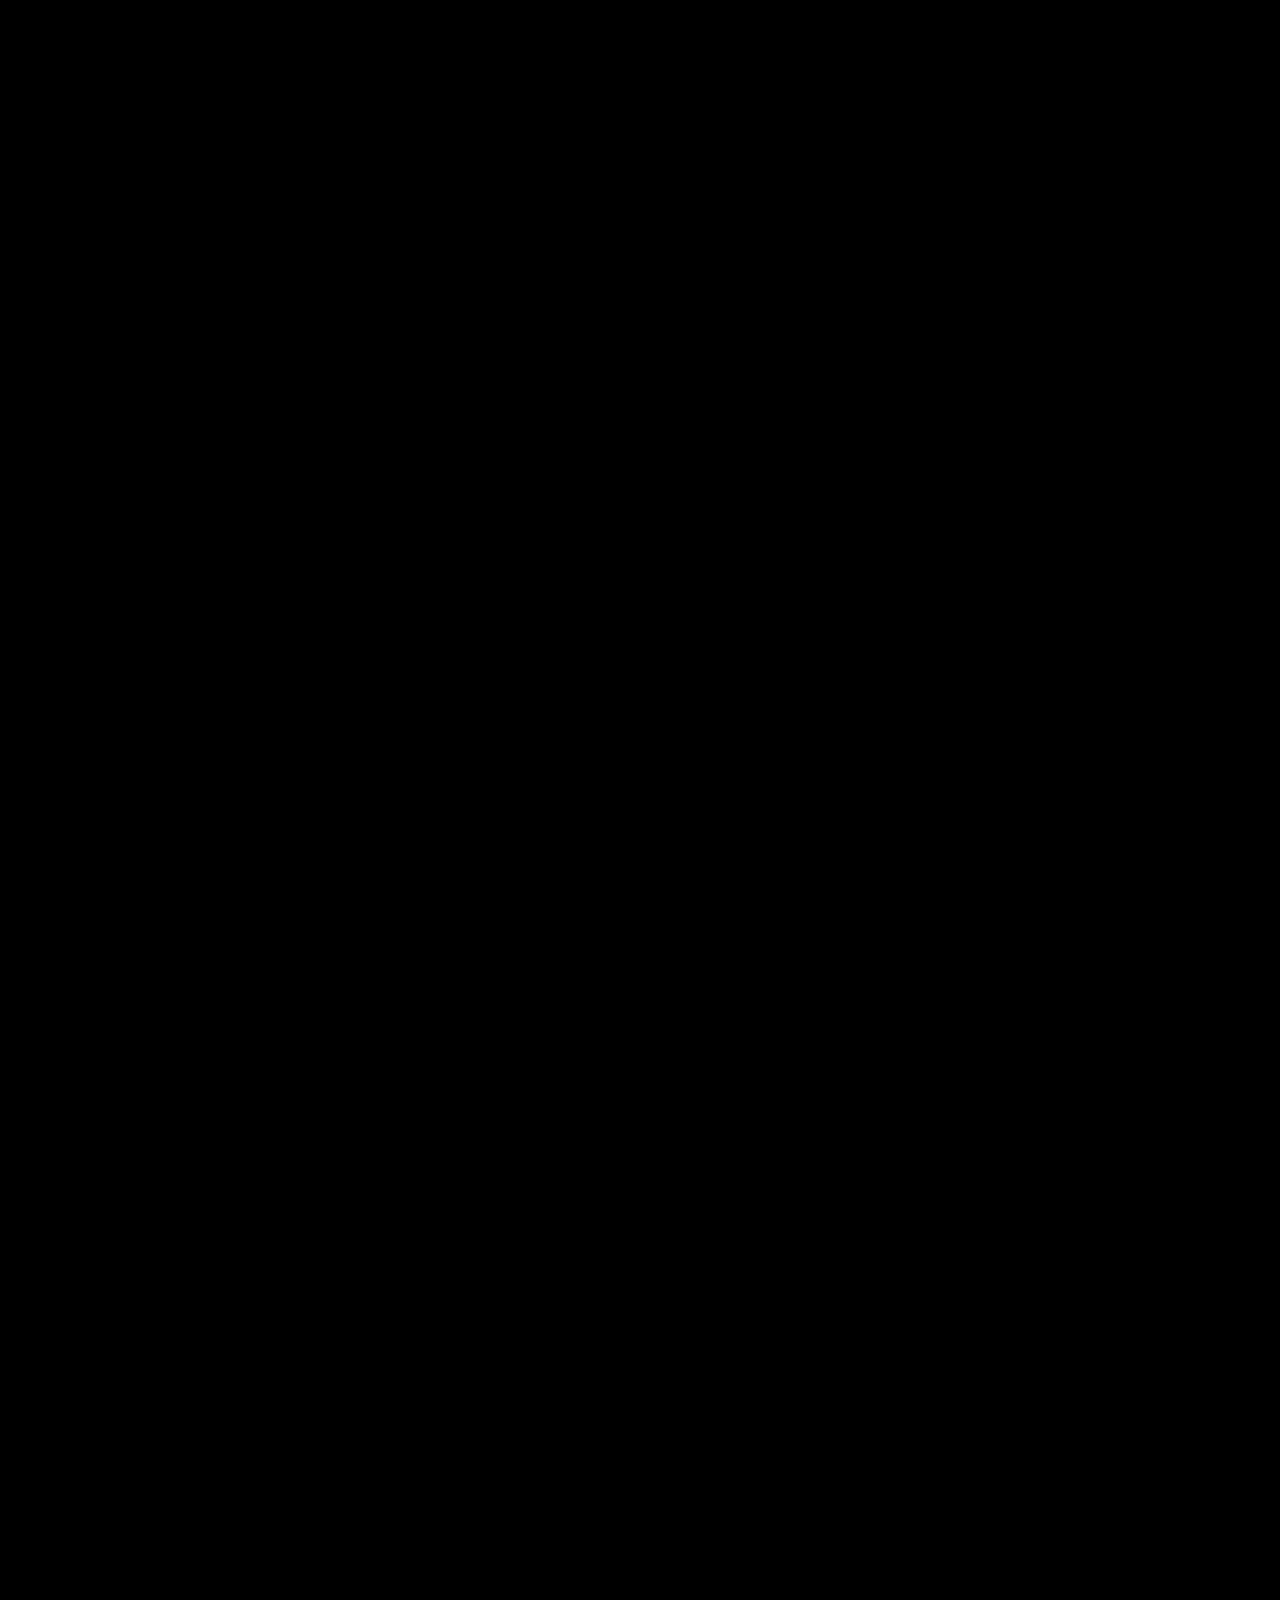
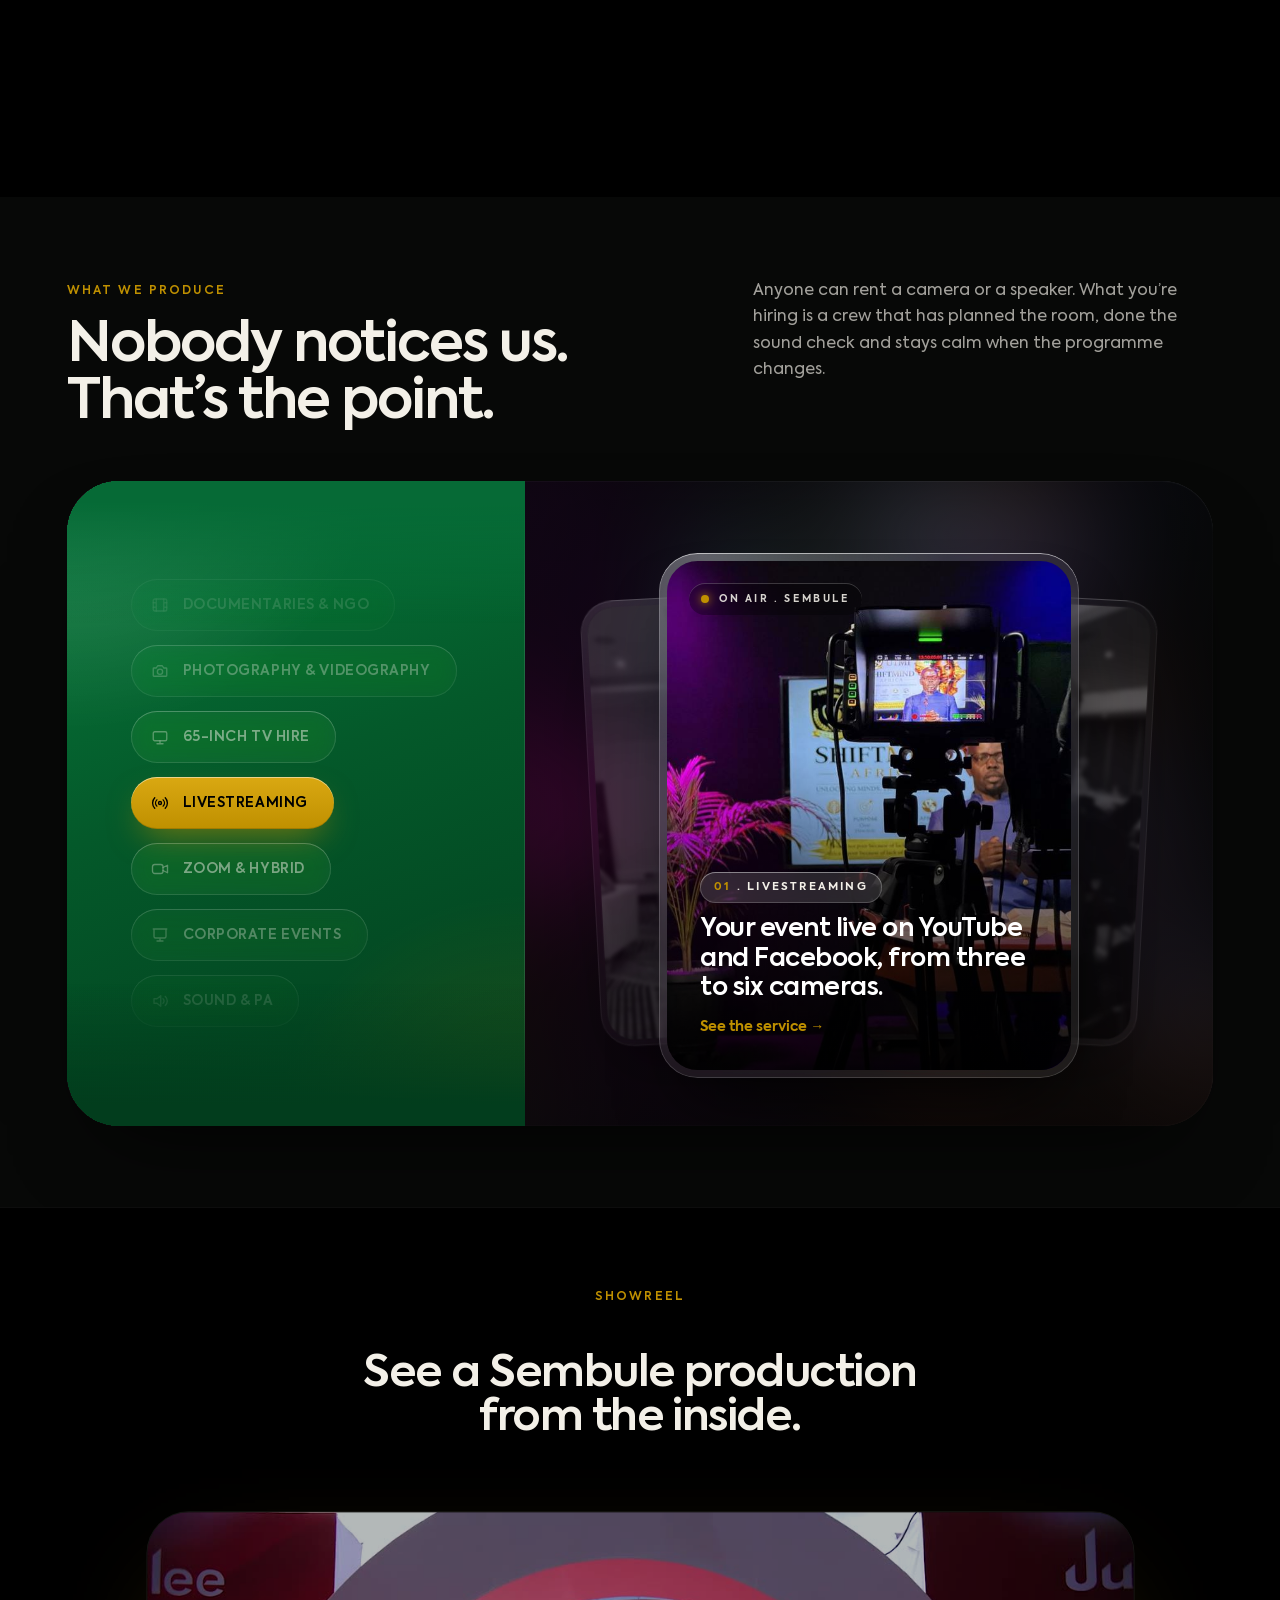
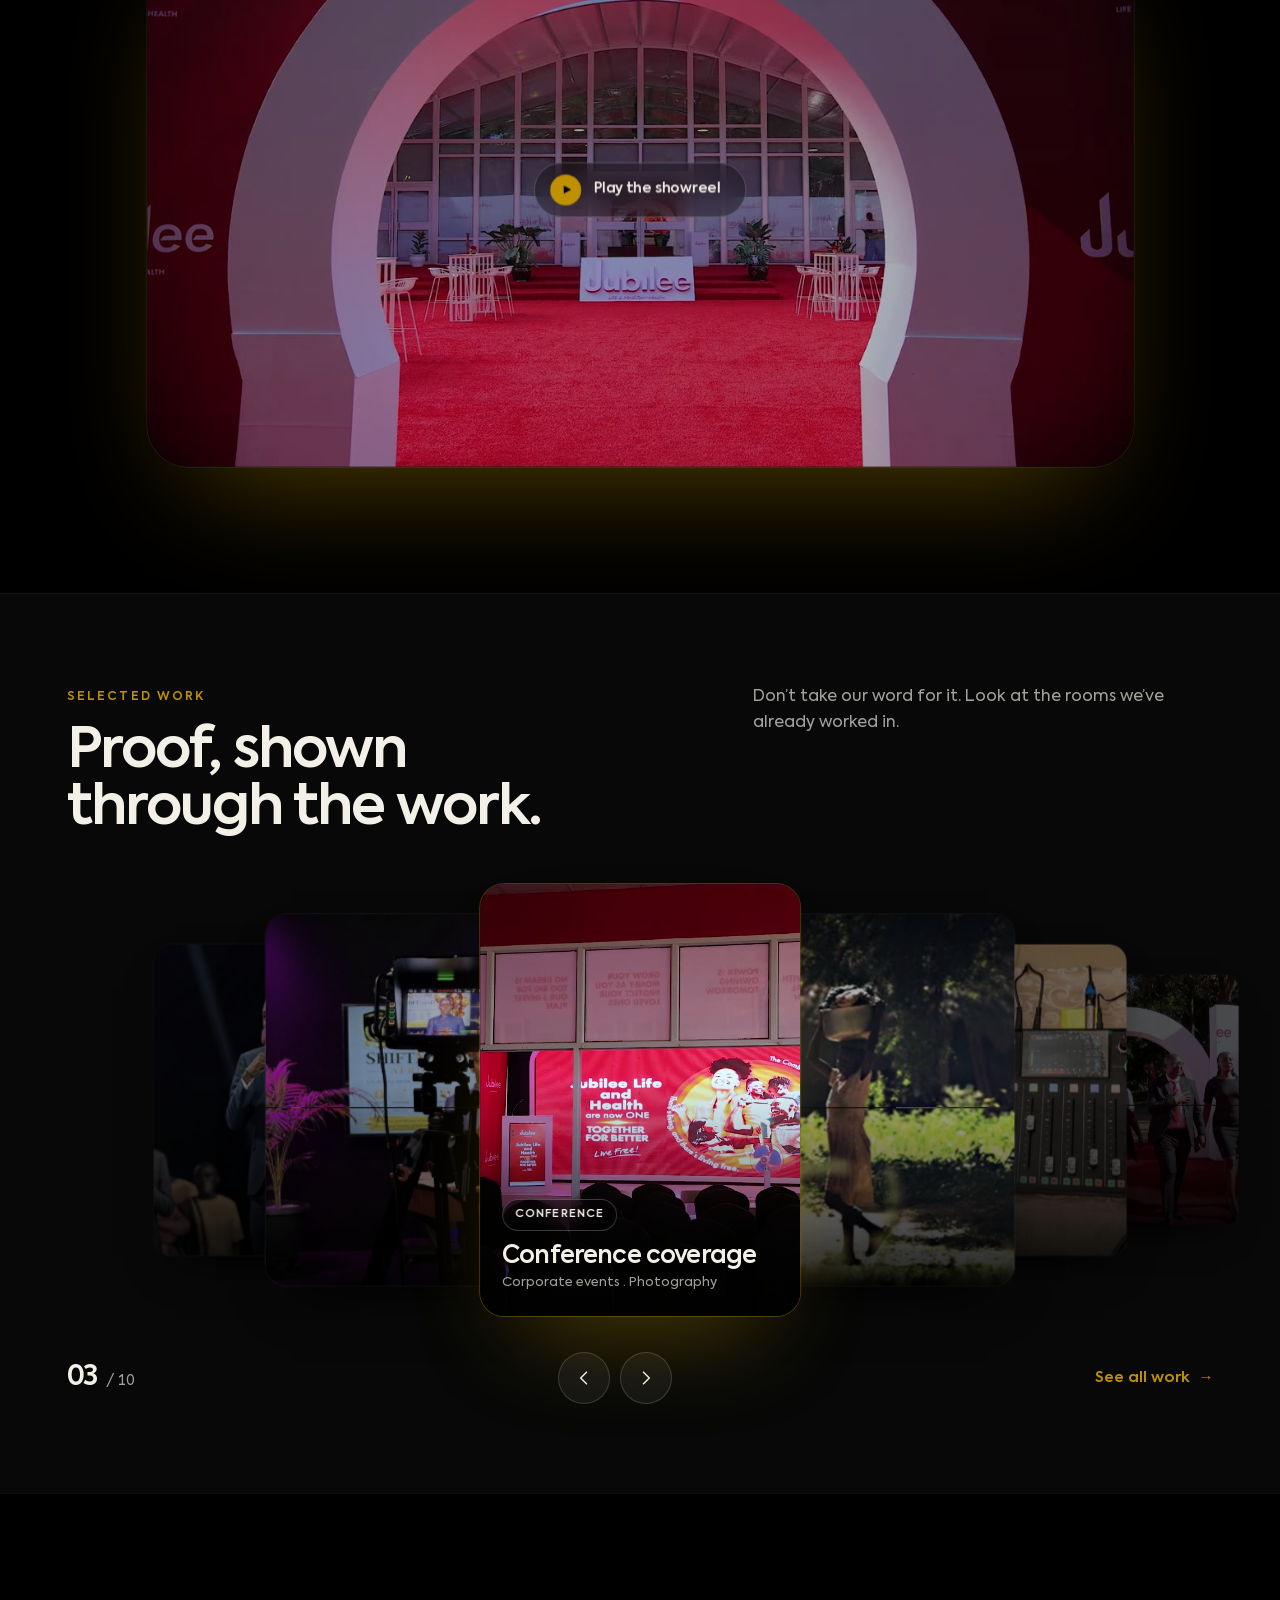
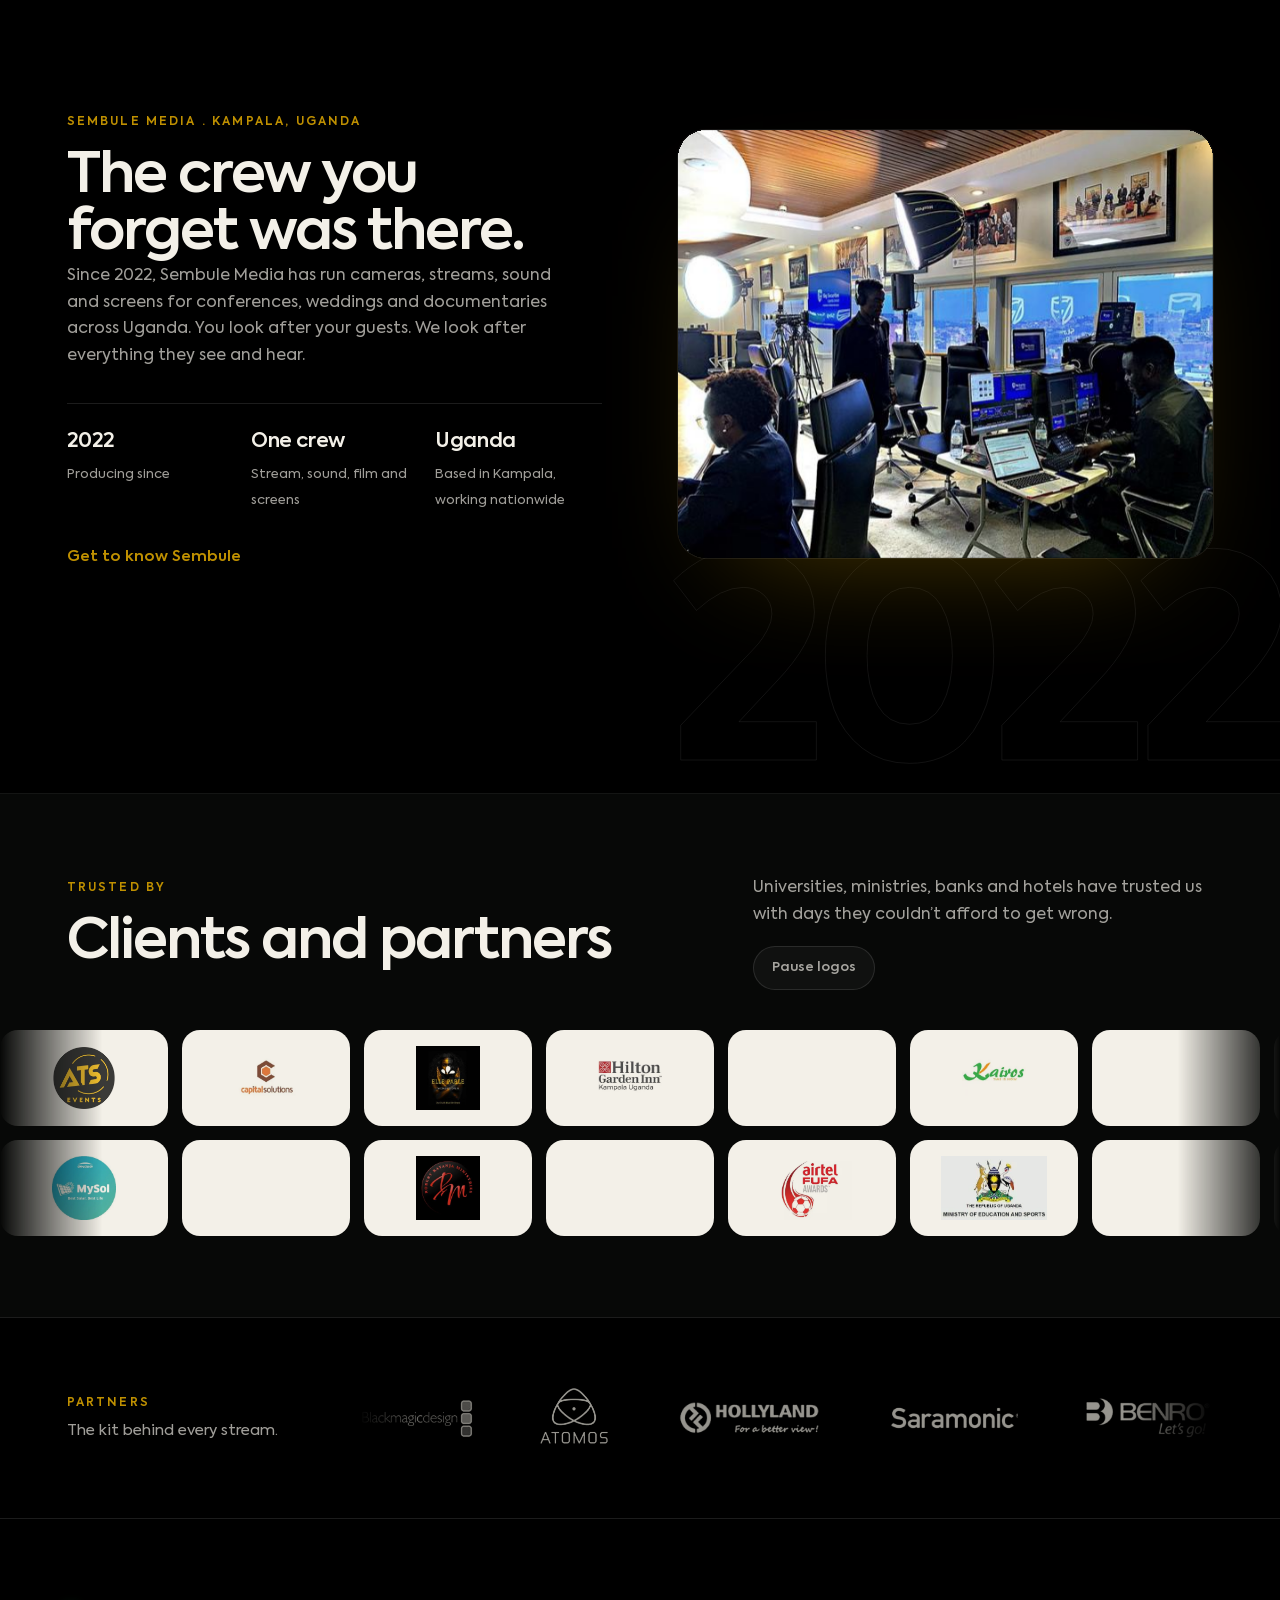
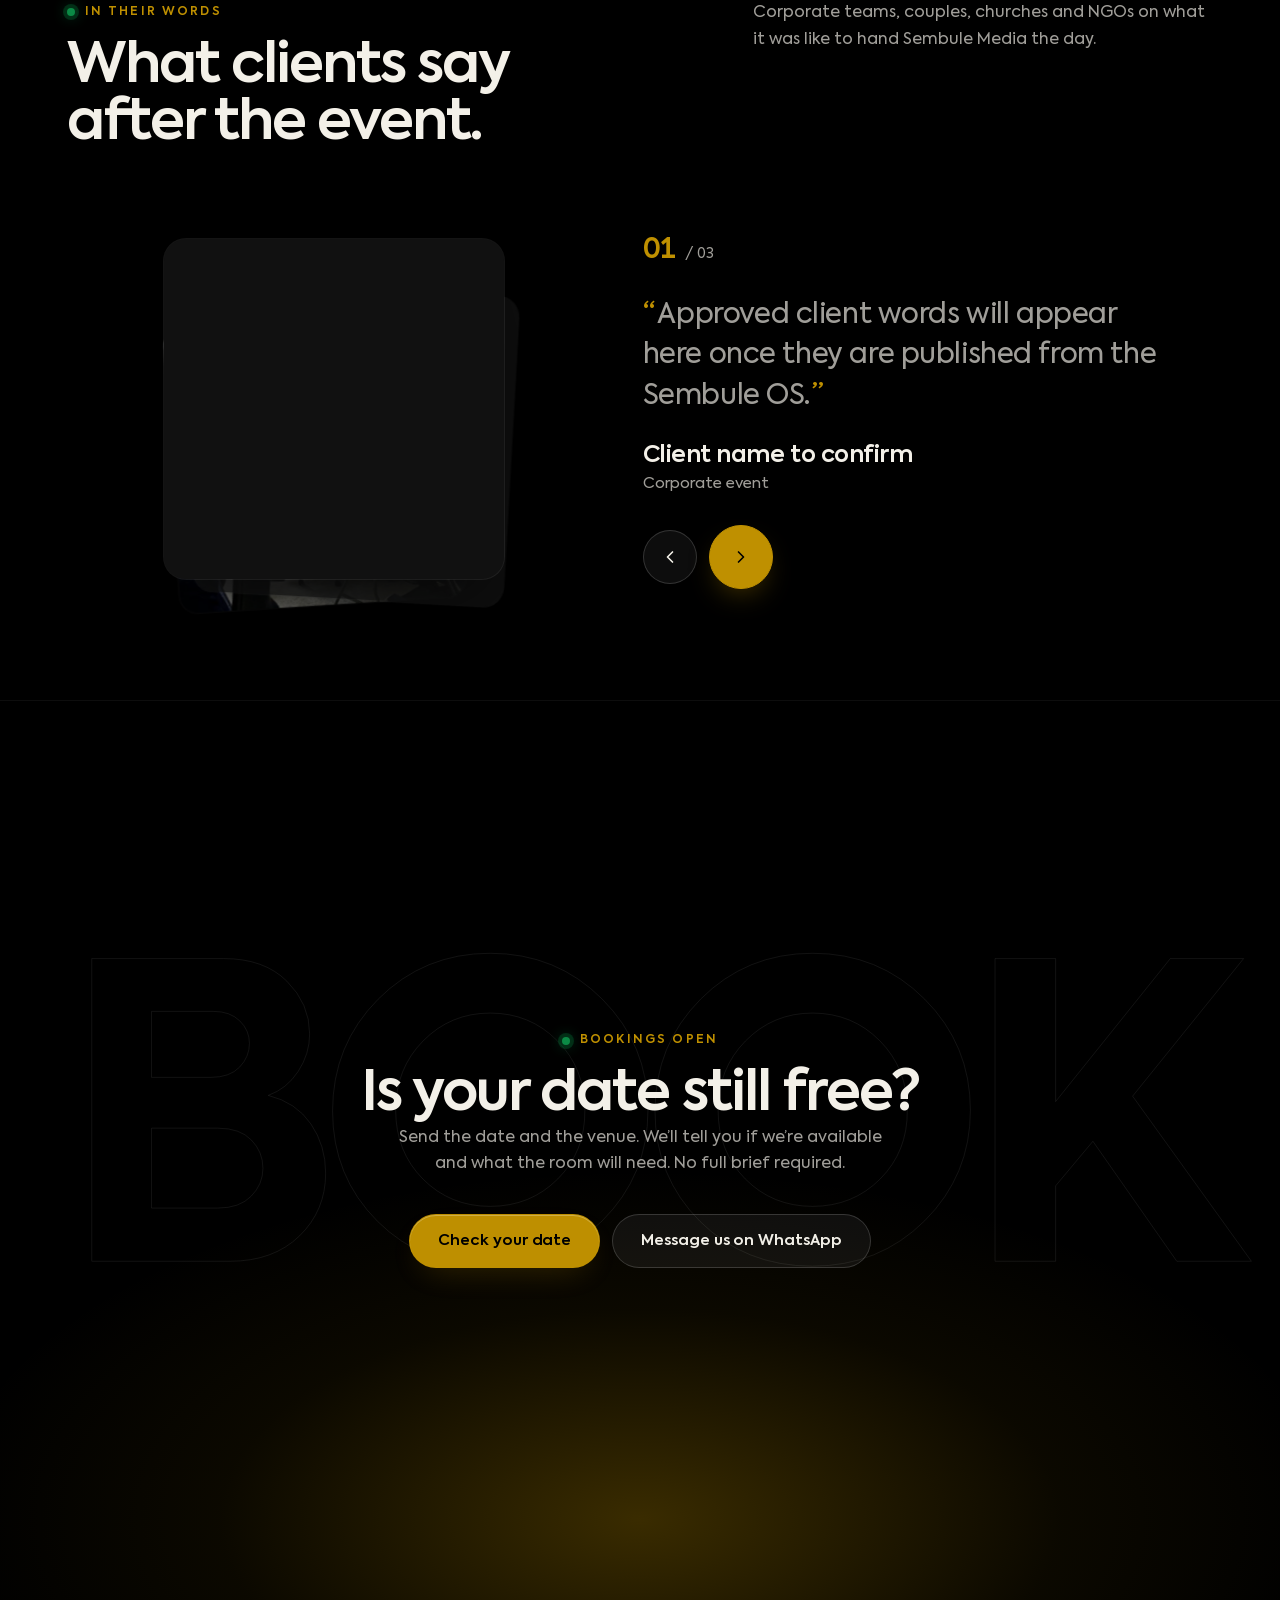
==== commit d64d0528: "Use the service carousel in the homepage What we produce section The four service cards and the "Als" ====
--- a/site/index.html
+++ b/site/index.html
@@ -25,6 +25,7 @@
   <link rel="preload" href="./assets/fonts/Axiforma-Regular.woff2" as="font" type="font/woff2" crossorigin><link rel="preload" href="./assets/fonts/Axiforma-SemiBold.woff2" as="font" type="font/woff2" crossorigin><link rel="stylesheet" href="./assets/css/fonts.css?v=brand-fonts-1"><link rel="stylesheet" href="./assets/css/motion.css?v=step5-1"><link rel="stylesheet" href="./assets/css/site.css?v=social-footer-20261008">
   <link rel="stylesheet" href="./assets/css/home.css?v=broadcast-1">
   <link rel="stylesheet" href="./assets/css/what-we-do.css?v=wwd-3">
+  <link rel="stylesheet" href="./assets/css/service-wheel.css?v=svc-4">
   <link rel="stylesheet" href="./assets/css/drift.css?v=drift-10">
   <script defer src="./assets/js/site.js?v=services-order-1"></script>
   <script defer src="./assets/js/vendor/gsap.min.js"></script>
@@ -33,6 +34,7 @@
   <script defer src="./assets/js/vendor/ScrollTrigger.min.js"></script>
   <script defer src="./assets/js/what-we-do.js?v=wwd-1"></script>
   <script defer src="./assets/js/home.js?v=intro-film-2"></script>
+  <script defer src="./assets/js/service-wheel.js?v=svc-4"></script>
   <script defer src="./assets/js/drift.js?v=drift-5"></script>
   <script defer src="./assets/js/vendor/lenis.min.js"></script><script defer src="./assets/js/motion.js?v=step5-1"></script>
   <script defer src="./assets/js/analytics.js"></script>
@@ -317,25 +319,107 @@
           </div>
           <p class="h-head__lede" data-site-owns data-cms-text="home.servicesIntro.description">Anyone can rent a camera or a speaker. What you’re hiring is a crew that has planned the room, done the sound check and stays calm when the programme changes.</p>
         </div>
-        <div class="h-cards h-cards--four">
-          <article class="h-card">
-            <a class="h-card__media" href="./services.html#livestream" aria-label="Livestreaming services"><img loading="lazy" src="./assets/work/service-livestream.jpg" srcset="./assets/work/service-livestream-640.jpg 640w, ./assets/work/service-livestream.jpg 900w" sizes="(max-width: 820px) 100vw, 25vw" width="900" height="1200" style="object-position:50% 40%" alt="Multi-camera livestream setup with the camera monitor showing the live shot"></a>
-            <div class="h-card__body"><span class="h-num">01</span><h3 data-site-owns data-cms-text="home.servicesIntro.cards.0.title">Livestreaming</h3><p data-site-owns data-cms-text="home.servicesIntro.cards.0.description">For the people who couldn’t be in the room: relatives abroad, partners on the road, an audience bigger than the venue.</p></div>
-          </article>
-          <article class="h-card">
-            <a class="h-card__media" href="./services.html#events" aria-label="Corporate event services"><img loading="lazy" src="./assets/work/hero-stage-screen.jpg" width="736" height="736" style="object-position:50% 40%" alt="Event hall set for a corporate function, with a large screen above the stage"></a>
-            <div class="h-card__body"><span class="h-num">02</span><h3 data-site-owns data-cms-text="home.servicesIntro.cards.1.title">Corporate events</h3><p data-site-owns data-cms-text="home.servicesIntro.cards.1.description">A conference is judged by its worst five minutes. Clear sound, readable screens and a calm crew.</p></div>
-          </article>
-          <article class="h-card">
-            <a class="h-card__media" href="./services.html#sound" aria-label="Sound and PA services"><img loading="lazy" src="./assets/work/sound-pa-rig.webp" width="748" height="748" style="object-position:50% 55%" alt="PA rig: line-array speakers and subwoofers around a mixing desk, wireless microphones and power amplifiers"></a>
-            <div class="h-card__body"><span class="h-num">03</span><h3 data-site-owns data-cms-text="home.servicesIntro.cards.2.title">Sound &amp; PA</h3><p data-site-owns data-cms-text="home.servicesIntro.cards.2.description">When sound works, nobody notices. That is exactly the point.</p></div>
-          </article>
-          <article class="h-card">
-            <a class="h-card__media" href="./services.html#documentaries" aria-label="Documentary and NGO services"><img loading="lazy" src="./assets/work/service-documentary.jpg" srcset="./assets/work/service-documentary-640.jpg 640w, ./assets/work/service-documentary.jpg 1200w" sizes="(max-width: 820px) 100vw, 25vw" width="1200" height="625" alt="Documentary still of a woman carrying a basin on her head through a village"></a>
-            <div class="h-card__body"><span class="h-num">04</span><h3 data-site-owns data-cms-text="home.servicesIntro.cards.3.title">Documentaries &amp; NGO work</h3><p data-site-owns data-cms-text="home.servicesIntro.cards.3.description">People support what they can see. We film the work so it can speak for itself.</p></div>
-          </article>
-        </div>
-        <p class="h-also" data-site-owns data-cms-text="home.servicesIntro.serviceList">Also: Zoom &amp; hybrid conferences · photography · videography · 65-inch TV hire</p>
+        <!-- Service wheel (same as the Services page; service-wheel.js / .css). Replaces the four cards and the
+             "Also:" line. No h3 here, so the OS bridge finds no service cards to rewrite in this section. -->
+        <div class="svc-wheel svc-wheel--inline" aria-label="Our services at a glance" data-svc-wheel>
+          <div class="svc-wheel__frame">
+      <div class="svc-wheel__list">
+        <div class="svc-wheel__track" role="group" aria-label="Choose a service">
+          <button class="svc-chip" type="button" data-svc-chip="0" aria-pressed="true"><svg viewBox="0 0 24 24" aria-hidden="true"><circle cx="12" cy="12" r="2"/><path d="M7.8 7.8a6 6 0 0 0 0 8.4M16.2 7.8a6 6 0 0 1 0 8.4M5 5a10 10 0 0 0 0 14M19 5a10 10 0 0 1 0 14"/></svg><span>Livestreaming</span></button>
+          <button class="svc-chip" type="button" data-svc-chip="1" aria-pressed="false"><svg viewBox="0 0 24 24" aria-hidden="true"><rect x="2" y="6" width="14" height="12" rx="3"/><path d="M16 10l6-3v10l-6-3"/></svg><span>Zoom &amp; hybrid</span></button>
+          <button class="svc-chip" type="button" data-svc-chip="2" aria-pressed="false"><svg viewBox="0 0 24 24" aria-hidden="true"><path d="M3 4h18M4 4v10a2 2 0 0 0 2 2h12a2 2 0 0 0 2-2V4M12 16v4M8 20h8"/></svg><span>Corporate events</span></button>
+          <button class="svc-chip" type="button" data-svc-chip="3" aria-pressed="false"><svg viewBox="0 0 24 24" aria-hidden="true"><path d="M4 9v6h4l5 4V5L8 9z"/><path d="M16 9a4 4 0 0 1 0 6M19 6a8 8 0 0 1 0 12"/></svg><span>Sound &amp; PA</span></button>
+          <button class="svc-chip" type="button" data-svc-chip="4" aria-pressed="false"><svg viewBox="0 0 24 24" aria-hidden="true"><rect x="3" y="4" width="18" height="16" rx="2"/><path d="M7 4v16M17 4v16M3 9h4M3 15h4M17 9h4M17 15h4"/></svg><span>Documentaries &amp; NGO</span></button>
+          <button class="svc-chip" type="button" data-svc-chip="5" aria-pressed="false" aria-label="Photography &amp; videography"><svg viewBox="0 0 24 24" aria-hidden="true"><path d="M4 8h3l2-3h6l2 3h3a1 1 0 0 1 1 1v9a1 1 0 0 1-1 1H4a1 1 0 0 1-1-1V9a1 1 0 0 1 1-1z"/><circle cx="12" cy="13" r="3.5"/></svg><span><span class="svc-chip__long">Photography &amp; videography</span><span class="svc-chip__short">Photo &amp; video</span></span></button>
+          <button class="svc-chip" type="button" data-svc-chip="6" aria-pressed="false"><svg viewBox="0 0 24 24" aria-hidden="true"><rect x="3" y="5" width="18" height="12" rx="2"/><path d="M8 21h8M12 17v4"/></svg><span>65-inch TV hire</span></button>
+        </div>
+      </div>
+      <div class="svc-wheel__stage">
+        <div class="svc-wheel__ambient" data-svc-ambient aria-hidden="true"></div>
+        <div class="svc-wheel__ambient" data-svc-ambient aria-hidden="true"></div>
+        <div class="svc-wheel__cards">
+          <article class="svc-card" data-svc-card="0">
+            <div class="svc-card__media">
+              <img src="./assets/work/service-livestream.jpg" srcset="./assets/work/service-livestream-640.jpg 640w, ./assets/work/service-livestream.jpg 900w" sizes="(max-width: 560px) 90vw, 420px" width="900" height="1200" decoding="async" alt="Camera on a multi-camera livestream setup with the monitor showing the live shot">
+              <span class="svc-card__live" aria-hidden="true"><i></i>On air · Sembule</span>
+              <div class="svc-card__cap">
+                <span class="svc-card__tag"><b>01</b> · Livestreaming</span>
+                <p class="svc-card__text">Your event live on YouTube and Facebook, from three to six cameras.</p>
+                <a class="svc-card__link" href="./services.html#livestream">See the service →</a>
+              </div>
+            </div>
+          </article>
+          <article class="svc-card" data-svc-card="1">
+            <div class="svc-card__media">
+              <img src="./assets/work/hero-cam-conference.jpg" srcset="./assets/work/hero-cam-conference-640.jpg 640w, ./assets/work/hero-cam-conference.jpg 1200w" sizes="(max-width: 560px) 90vw, 420px" width="1200" height="1200" loading="lazy" decoding="async" alt="Video camera on a tripod filming a conference room">
+              <span class="svc-card__live" aria-hidden="true"><i></i>On air · Sembule</span>
+              <div class="svc-card__cap">
+                <span class="svc-card__tag"><b>02</b> · Zoom &amp; hybrid</span>
+                <p class="svc-card__text">Remote speakers on the big screen, the room on the stream.</p>
+                <a class="svc-card__link" href="./services.html#zoom-hybrid">See the service →</a>
+              </div>
+            </div>
+          </article>
+          <article class="svc-card" data-svc-card="2">
+            <div class="svc-card__media">
+              <img src="./assets/work/work-conference-qa.jpg" srcset="./assets/work/work-conference-qa-640.jpg 640w, ./assets/work/work-conference-qa.jpg 900w" sizes="(max-width: 560px) 90vw, 420px" width="900" height="1125" loading="lazy" decoding="async" alt="Guest speaking into a microphone during a conference Q&amp;A">
+              <span class="svc-card__live" aria-hidden="true"><i></i>On air · Sembule</span>
+              <div class="svc-card__cap">
+                <span class="svc-card__tag"><b>03</b> · Corporate events</span>
+                <p class="svc-card__text">Conferences, AGMs and launches, covered end to end.</p>
+                <a class="svc-card__link" href="./services.html#events">See the service →</a>
+              </div>
+            </div>
+          </article>
+          <article class="svc-card" data-svc-card="3">
+            <div class="svc-card__media">
+              <img src="./assets/work/service-sound-pa.jpg" srcset="./assets/work/service-sound-pa-640.jpg 640w, ./assets/work/service-sound-pa.jpg 1200w" sizes="(max-width: 560px) 90vw, 420px" width="1200" height="800" loading="lazy" decoding="async" alt="Wireless microphones and a mixer set up for an event">
+              <span class="svc-card__live" aria-hidden="true"><i></i>On air · Sembule</span>
+              <div class="svc-card__cap">
+                <span class="svc-card__tag"><b>04</b> · Sound &amp; PA</span>
+                <p class="svc-card__text">Clear sound for the room and the stream. When it works, nobody notices.</p>
+                <a class="svc-card__link" href="./services.html#sound">See the service →</a>
+              </div>
+            </div>
+          </article>
+          <article class="svc-card" data-svc-card="4">
+            <div class="svc-card__media">
+              <img src="./assets/work/service-documentary.jpg" srcset="./assets/work/service-documentary-640.jpg 640w, ./assets/work/service-documentary.jpg 1200w" sizes="(max-width: 560px) 90vw, 420px" width="1200" height="625" loading="lazy" decoding="async" alt="Woman carrying a basin on her head through a village">
+              <span class="svc-card__live" aria-hidden="true"><i></i>On air · Sembule</span>
+              <div class="svc-card__cap">
+                <span class="svc-card__tag"><b>05</b> · Documentaries &amp; NGO</span>
+                <p class="svc-card__text">People support what they can see. We film the work so it speaks for itself.</p>
+                <a class="svc-card__link" href="./services.html#documentaries">See the service →</a>
+              </div>
+            </div>
+          </article>
+          <article class="svc-card" data-svc-card="5">
+            <div class="svc-card__media">
+              <img src="./assets/work/work-studio-shoot.jpg" srcset="./assets/work/work-studio-shoot-640.jpg 640w, ./assets/work/work-studio-shoot.jpg 960w" sizes="(max-width: 560px) 90vw, 420px" width="960" height="1200" loading="lazy" decoding="async" alt="Camera on a slider filming a presenter in a colourful studio">
+              <span class="svc-card__live" aria-hidden="true"><i></i>On air · Sembule</span>
+              <div class="svc-card__cap">
+                <span class="svc-card__tag"><b>06</b> · Photography &amp; videography</span>
+                <p class="svc-card__text">The day in pictures and film, edited and delivered.</p>
+                <a class="svc-card__link" href="./services.html#photography">See the service →</a>
+              </div>
+            </div>
+          </article>
+          <article class="svc-card" data-svc-card="6">
+            <div class="svc-card__media">
+              <img src="./assets/work/hero-led-screen.jpg" srcset="./assets/work/hero-led-screen-640.jpg 640w, ./assets/work/hero-led-screen.jpg 1200w" sizes="(max-width: 560px) 90vw, 420px" width="1200" height="900" loading="lazy" decoding="async" alt="Large screen showing a presentation at a conference">
+              <span class="svc-card__live" aria-hidden="true"><i></i>On air · Sembule</span>
+              <div class="svc-card__cap">
+                <span class="svc-card__tag"><b>07</b> · 65-inch TV hire</span>
+                <p class="svc-card__text">Big screens for slides, the stream and remote speakers.</p>
+                <a class="svc-card__link" href="./services.html#display-hire">See the service →</a>
+              </div>
+            </div>
+          </article>
+        </div>
+      </div>
+    </div>
+    <p class="visually-hidden" role="status" aria-live="polite" data-svc-status></p>
+        </div>
       </div>
     </section>
     <!-- 3. Showreel -->
--- a/site/assets/css/service-wheel.css
+++ b/site/assets/css/service-wheel.css
@@ -0,0 +1,234 @@
+/* Service wheel (Services page): a list of services rolls past on a green glass panel while the photo
+   cards change beside it. Plain CSS + service-wheel.js. Brand colours only: green, gold, black, cream.
+   Without the script it is a readable list beside the first card. */
+
+.svc-wheel {
+  --svc-green: #04592a;
+  --svc-gold: #bf9000;
+  --svc-ink: #f3f0e8;
+  --svc-item: 66px;
+  padding: clamp(24px, 5vw, 72px) clamp(16px, 4vw, 48px) clamp(40px, 6vw, 88px);
+}
+.svc-wheel__frame {
+  position: relative;
+  display: grid;
+  max-width: 1320px;
+  margin: 0 auto;
+  overflow: hidden;
+  border-radius: clamp(28px, 4vw, 56px);
+  background: #070807;
+  box-shadow:
+    inset 0 1px 0 rgba(255, 255, 255, .16),
+    inset 0 0 0 1px rgba(255, 255, 255, .08),
+    0 40px 90px -40px rgba(0, 0, 0, .9);
+  isolation: isolate;
+}
+@media (min-width: 1024px) {
+  .svc-wheel__frame { grid-template-columns: 40% 1fr; aspect-ratio: 16 / 9; min-height: 600px; }
+}
+
+/* ---------- Left: the list on green glass ---------- */
+.svc-wheel__list {
+  position: relative;
+  z-index: 3;
+  min-height: 360px;
+  overflow: hidden;
+  background:
+    radial-gradient(120% 70% at 0% 0%, rgba(255, 255, 255, .16), rgba(255, 255, 255, 0) 55%),
+    radial-gradient(90% 60% at 100% 100%, rgba(191, 144, 0, .16), rgba(191, 144, 0, 0) 60%),
+    linear-gradient(160deg, #077a3c, var(--svc-green) 45%, #023d1d);
+  box-shadow: inset -1px 0 0 rgba(255, 255, 255, .1);
+}
+.svc-wheel__list::before, .svc-wheel__list::after {
+  position: absolute;
+  z-index: 2;
+  right: 0;
+  left: 0;
+  height: 22%;
+  content: "";
+  pointer-events: none;
+}
+.svc-wheel__list::before { top: 0; background: linear-gradient(180deg, #066a36 15%, rgba(6, 106, 54, 0)); }
+.svc-wheel__list::after { bottom: 0; background: linear-gradient(0deg, #023d1d 15%, rgba(2, 61, 29, 0)); }
+.svc-wheel__track { position: absolute; inset: 0; }
+
+.svc-chip {
+  --d: 0;
+  position: absolute;
+  top: 50%;
+  left: clamp(20px, 5vw, 64px);
+  display: inline-flex;
+  max-width: calc(100% - 40px);
+  height: 52px;
+  align-items: center;
+  gap: 14px;
+  padding: 0 26px 0 20px;
+  border: 0;
+  border-radius: 999px;
+  color: rgba(243, 240, 232, .66);
+  background: rgba(255, 255, 255, .06);
+  -webkit-backdrop-filter: blur(10px) saturate(150%);
+  backdrop-filter: blur(10px) saturate(150%);
+  box-shadow: inset 0 1px 0 rgba(255, 255, 255, .22), inset 0 0 0 1px rgba(255, 255, 255, .16);
+  font: 600 14px/1 var(--font-body, inherit);
+  letter-spacing: .04em;
+  text-align: left;
+  text-transform: uppercase;
+  white-space: nowrap;
+  cursor: pointer;
+  transform: translateY(calc(-50% + var(--d) * var(--svc-item)));
+  transition: transform 760ms cubic-bezier(.22, 1, .36, 1), opacity 600ms ease, background .5s ease, color .5s ease, box-shadow .5s ease;
+}
+.svc-chip svg { width: 18px; height: 18px; flex: none; fill: none; stroke: currentColor; stroke-width: 1.8; stroke-linecap: round; stroke-linejoin: round; opacity: .7; }
+.svc-chip:hover { color: var(--svc-ink); box-shadow: inset 0 1px 0 rgba(255, 255, 255, .3), inset 0 0 0 1px rgba(255, 255, 255, .34); }
+.svc-chip.is-active {
+  z-index: 1;
+  color: #000;
+  background: linear-gradient(180deg, #d9a812, var(--svc-gold));
+  box-shadow: inset 0 1px 0 rgba(255, 255, 255, .5), inset 0 -1px 0 rgba(0, 0, 0, .15), 0 14px 34px -12px rgba(191, 144, 0, .75);
+}
+.svc-chip.is-active svg { opacity: 1; }
+.svc-chip:focus-visible { outline: 2px solid var(--svc-ink); outline-offset: 3px; }
+.svc-chip.is-wrapping { transition: none; }
+
+/* ---------- Right: the cards on a dark stage lit by the current photo ---------- */
+.svc-wheel__stage {
+  position: relative;
+  display: grid;
+  min-height: 540px;
+  place-items: center;
+  overflow: hidden;
+  padding: clamp(40px, 6vw, 72px) clamp(20px, 4vw, 48px);
+}
+.svc-wheel__ambient {
+  position: absolute;
+  z-index: 0;
+  inset: -12%;
+  background: center / cover no-repeat;
+  filter: blur(60px) saturate(1.5) brightness(.6);
+  opacity: 0;
+  transition: opacity 900ms ease;
+}
+.svc-wheel__ambient.is-on { opacity: .75; }
+.svc-wheel__stage::after {
+  position: absolute;
+  z-index: 0;
+  inset: 0;
+  content: "";
+  background: radial-gradient(70% 70% at 50% 50%, rgba(7, 8, 7, 0), rgba(7, 8, 7, .65));
+  pointer-events: none;
+}
+
+.svc-wheel__cards { position: relative; z-index: 1; width: min(100%, 420px); aspect-ratio: 4 / 5; }
+.svc-card {
+  position: absolute;
+  inset: 0;
+  padding: 8px;
+  border-radius: clamp(26px, 3vw, 40px);
+  background:
+    radial-gradient(120% 80% at 10% 0%, rgba(255, 255, 255, .28), rgba(255, 255, 255, 0) 50%),
+    rgba(255, 255, 255, .08);
+  -webkit-backdrop-filter: blur(18px) saturate(160%);
+  backdrop-filter: blur(18px) saturate(160%);
+  box-shadow:
+    inset 0 1px 0 rgba(255, 255, 255, .5),
+    inset 0 0 0 1px rgba(255, 255, 255, .16),
+    0 40px 70px -30px rgba(0, 0, 0, .9);
+  transform-origin: 50% 50%;
+  transition: transform 680ms cubic-bezier(.34, 1.28, .64, 1), opacity 520ms ease;
+  will-change: transform, opacity;
+}
+.svc-card__media { position: relative; width: 100%; height: 100%; overflow: hidden; border-radius: clamp(20px, 2.4vw, 32px); background: #111; }
+.svc-card__media img { display: block; width: 100%; height: 100%; object-fit: cover; transition: filter 700ms ease, transform 1200ms cubic-bezier(.22, 1, .36, 1); }
+.svc-card:not(.is-active) .svc-card__media img { filter: grayscale(1) blur(2px) brightness(.7); transform: scale(1.04); }
+
+.svc-card__live {
+  position: absolute;
+  top: 22px;
+  left: 22px;
+  display: inline-flex;
+  align-items: center;
+  gap: 10px;
+  padding: 8px 12px;
+  border-radius: 999px;
+  color: rgba(243, 240, 232, .88);
+  background: rgba(0, 0, 0, .28);
+  -webkit-backdrop-filter: blur(10px);
+  backdrop-filter: blur(10px);
+  box-shadow: inset 0 1px 0 rgba(255, 255, 255, .2);
+  font-size: 10px;
+  font-weight: 700;
+  letter-spacing: .26em;
+  text-transform: uppercase;
+  transition: opacity .3s ease;
+}
+.svc-card__live i { width: 8px; height: 8px; border-radius: 50%; background: var(--svc-gold); box-shadow: 0 0 10px var(--svc-gold); }
+.svc-card__cap {
+  position: absolute;
+  right: 0;
+  bottom: 0;
+  left: 0;
+  display: grid;
+  gap: 12px;
+  padding: 120px clamp(20px, 2.6vw, 34px) clamp(22px, 2.6vw, 32px);
+  background: linear-gradient(0deg, rgba(0, 0, 0, .9), rgba(0, 0, 0, .45) 55%, rgba(0, 0, 0, 0));
+  transition: opacity 500ms ease, transform 600ms cubic-bezier(.22, 1, .36, 1);
+}
+.svc-card:not(.is-active) .svc-card__cap, .svc-card:not(.is-active) .svc-card__live { opacity: 0; }
+.svc-card:not(.is-active) .svc-card__cap { transform: translateY(14px); }
+.svc-card__tag {
+  width: fit-content;
+  padding: 7px 14px;
+  border-radius: 999px;
+  color: var(--svc-ink);
+  background: rgba(255, 255, 255, .14);
+  -webkit-backdrop-filter: blur(12px);
+  backdrop-filter: blur(12px);
+  box-shadow: inset 0 1px 0 rgba(255, 255, 255, .3), inset 0 0 0 1px rgba(255, 255, 255, .18);
+  font-size: 11px;
+  font-weight: 700;
+  letter-spacing: .2em;
+  text-transform: uppercase;
+}
+.svc-card__tag b { color: var(--svc-gold); }
+.svc-wheel .svc-card__text { margin: 0; color: #fff; font-family: var(--font-display, inherit); font-size: clamp(20px, 2vw, 25px); font-weight: 600; line-height: 1.18; letter-spacing: -.02em; }
+.svc-card__link { width: fit-content; color: var(--svc-gold); font-size: 14px; font-weight: 700; text-decoration: none; }
+.svc-card__link:hover { text-decoration: underline; text-underline-offset: 4px; }
+.svc-card__link:focus-visible { outline: 2px solid var(--svc-gold); outline-offset: 4px; border-radius: 4px; }
+
+/* Before the script runs (or without it): the list is a plain stack and only the first card shows */
+.svc-wheel:not(.is-ready) .svc-wheel__track { position: static; display: grid; gap: 10px; padding: 32px clamp(20px, 5vw, 64px); }
+.svc-wheel:not(.is-ready) .svc-chip { position: static; transform: none; width: fit-content; }
+.svc-wheel:not(.is-ready) .svc-card:not(:first-child) { display: none; }
+
+@media (max-width: 1023px) {
+  .svc-wheel { --svc-item: 60px; }
+  .svc-wheel__list { min-height: 380px; }
+  .svc-wheel__cards { width: min(100%, 360px); }
+  .svc-chip { height: 48px; padding: 0 22px 0 18px; font-size: 13px; }
+}
+@media (max-width: 560px) {
+  .svc-wheel__list { min-height: 340px; }
+  .svc-wheel__stage { min-height: 480px; padding: 40px 16px; }
+  .svc-chip { left: 16px; }
+}
+
+@media (prefers-reduced-motion: reduce) {
+  .svc-chip, .svc-card, .svc-card__media img, .svc-card__cap, .svc-wheel__ambient { transition: none; }
+}
+@media (prefers-reduced-transparency: reduce) {
+  .svc-chip, .svc-card, .svc-card__live, .svc-card__tag { -webkit-backdrop-filter: none; backdrop-filter: none; }
+  .svc-card { background: #1a1c1a; }
+}
+
+/* Inside a homepage section: the section already has its own padding and width */
+.svc-wheel--inline { padding: 0; margin-top: clamp(28px, 4vw, 48px); }
+
+/* Small phones: tighter pills so the longest name fits; a clean ellipsis if one still cannot */
+.svc-chip span { min-width: 0; overflow: hidden; text-overflow: ellipsis; }
+@media (max-width: 380px) {
+  .svc-chip { left: 12px; max-width: calc(100% - 24px); gap: 9px; padding: 0 14px 0 12px; font-size: 11.5px; letter-spacing: .02em; }
+  .svc-chip svg { width: 16px; height: 16px; }
+}
+.svc-chip__short { display: none; }
+@media (max-width: 380px) { .svc-chip__long { display: none; } .svc-chip__short { display: inline; } }
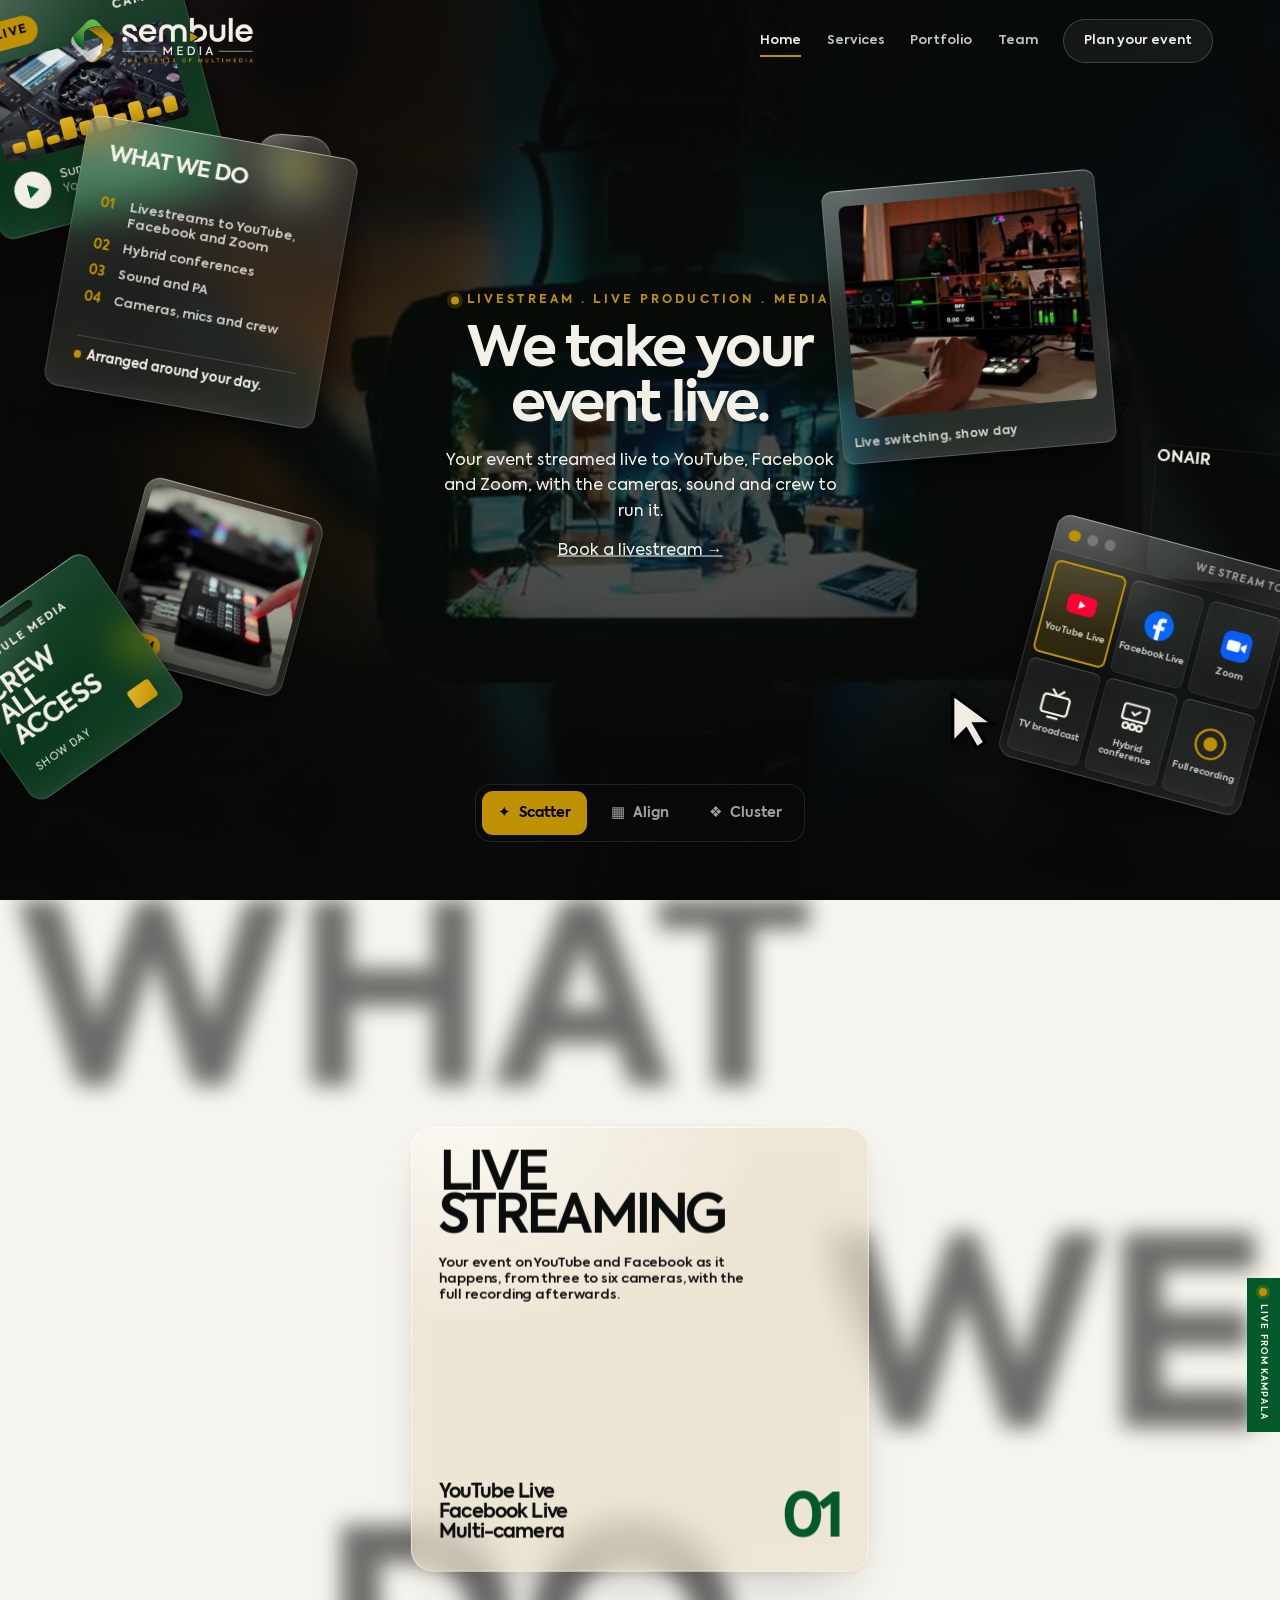
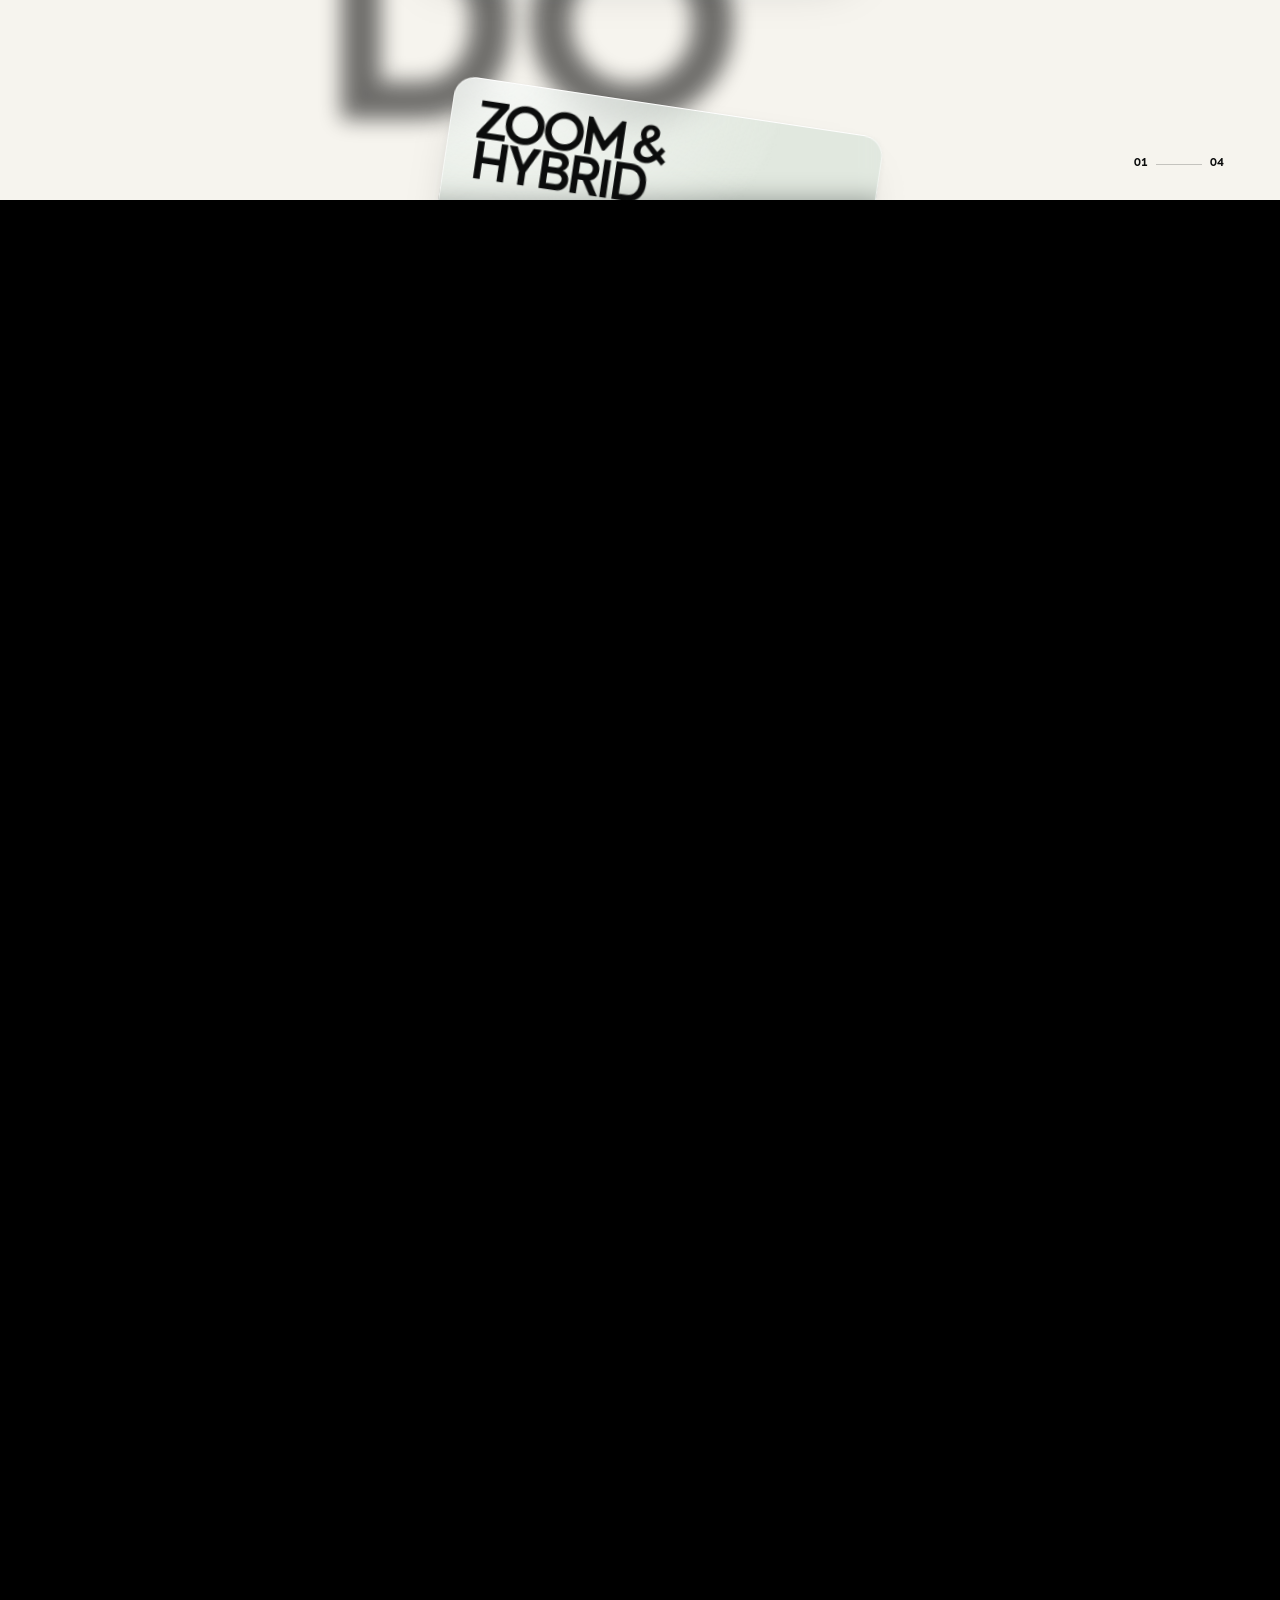
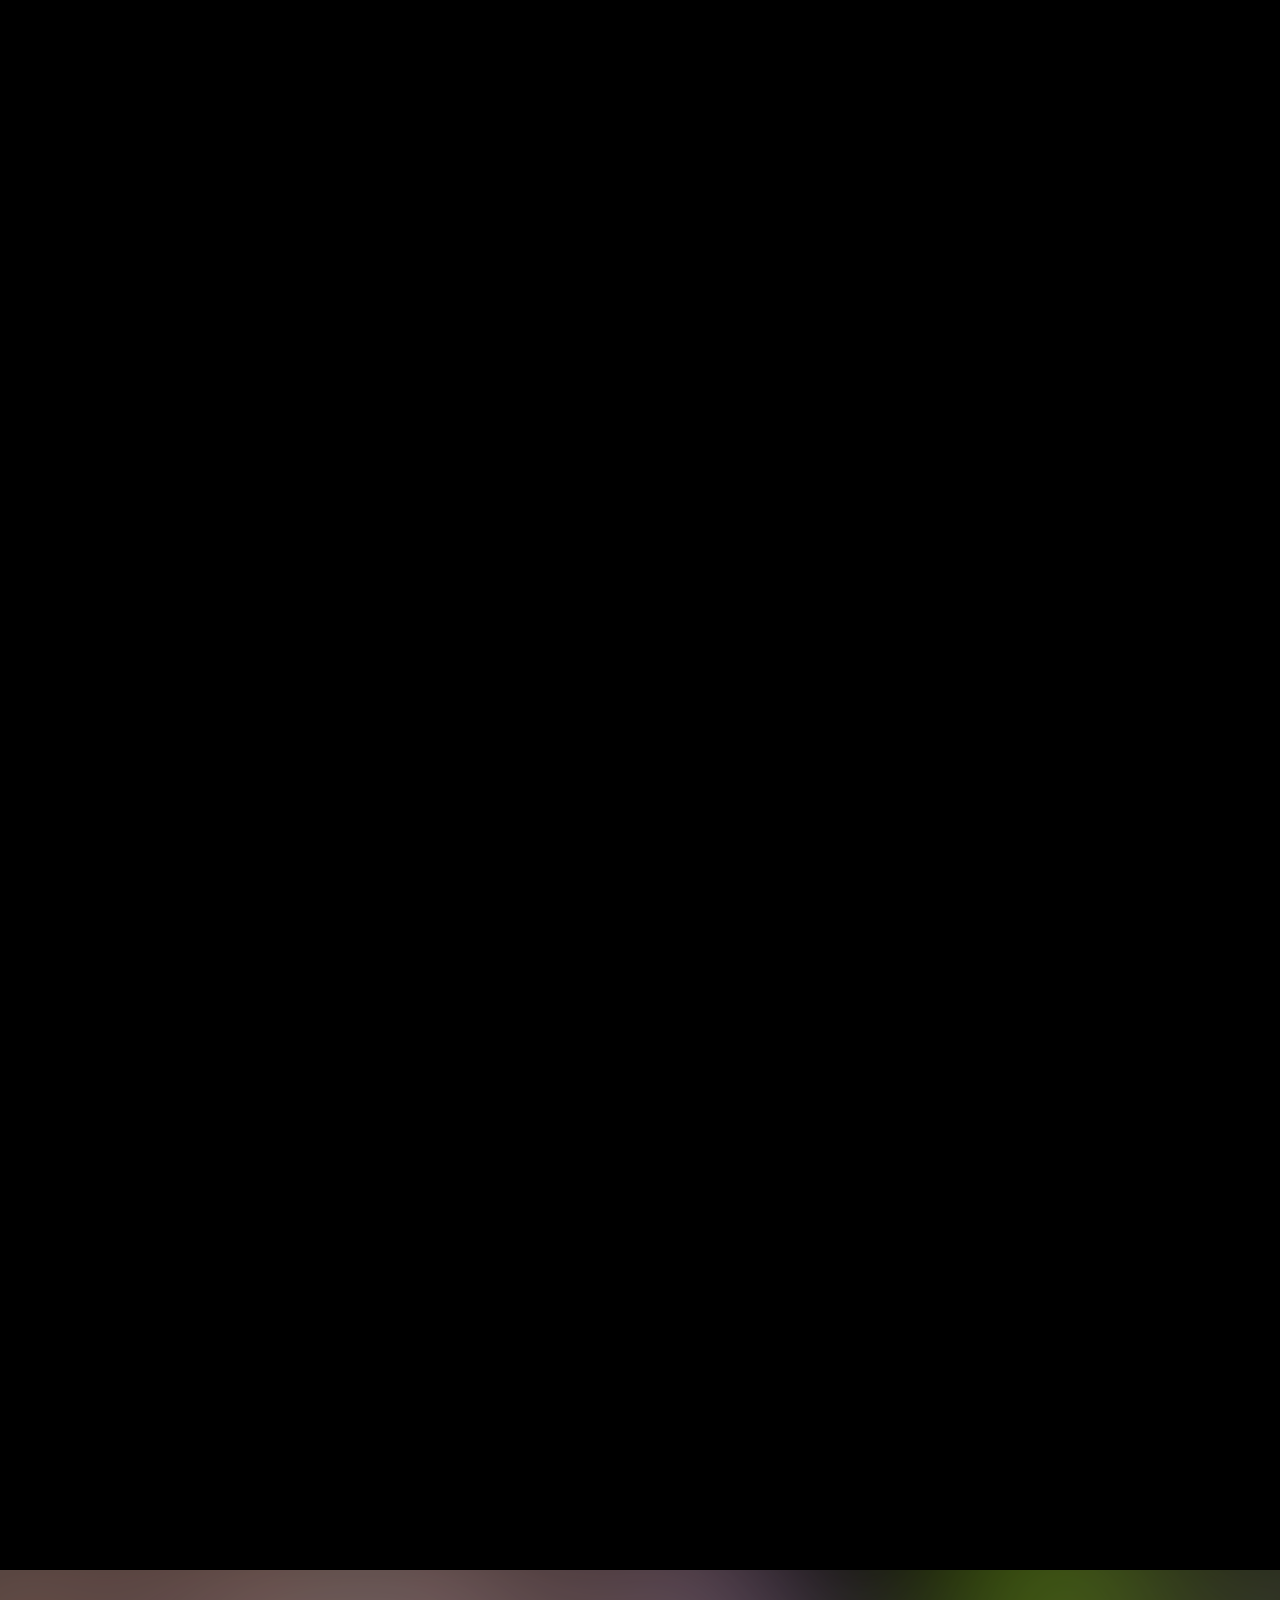
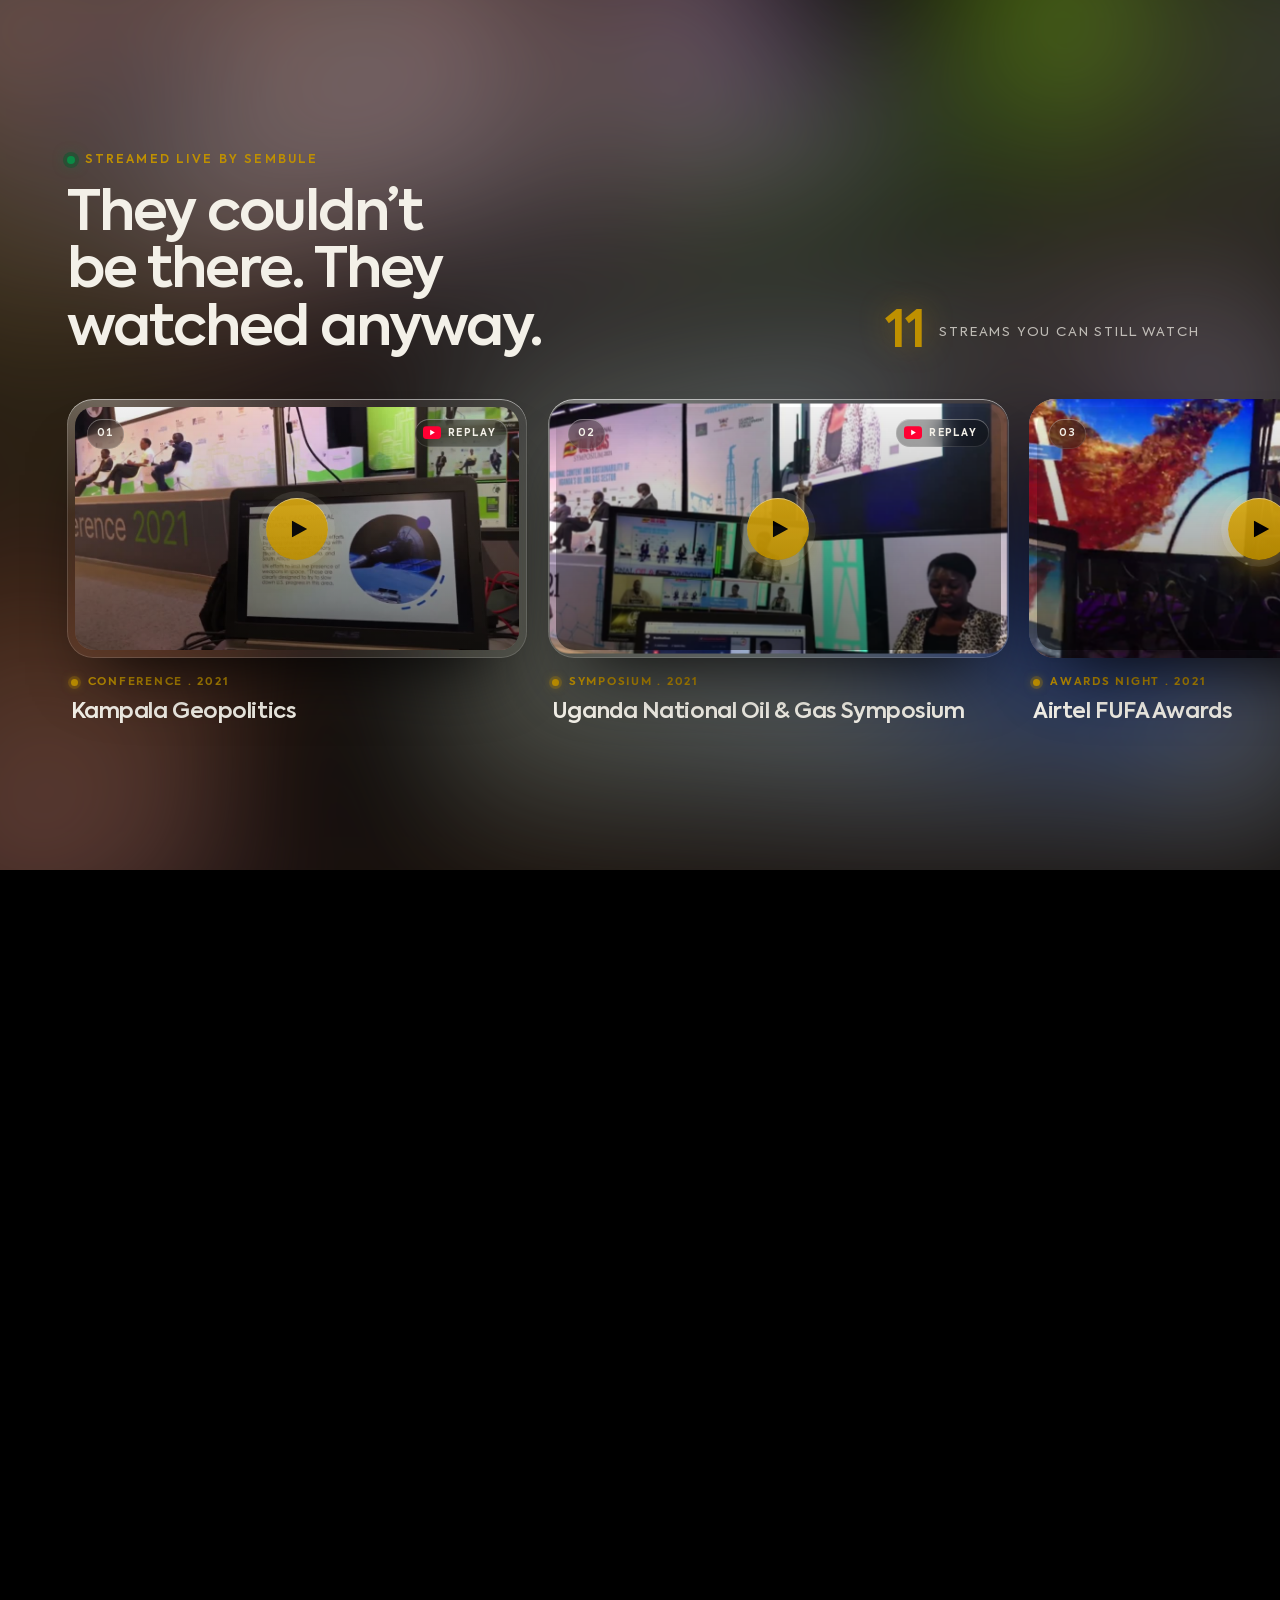
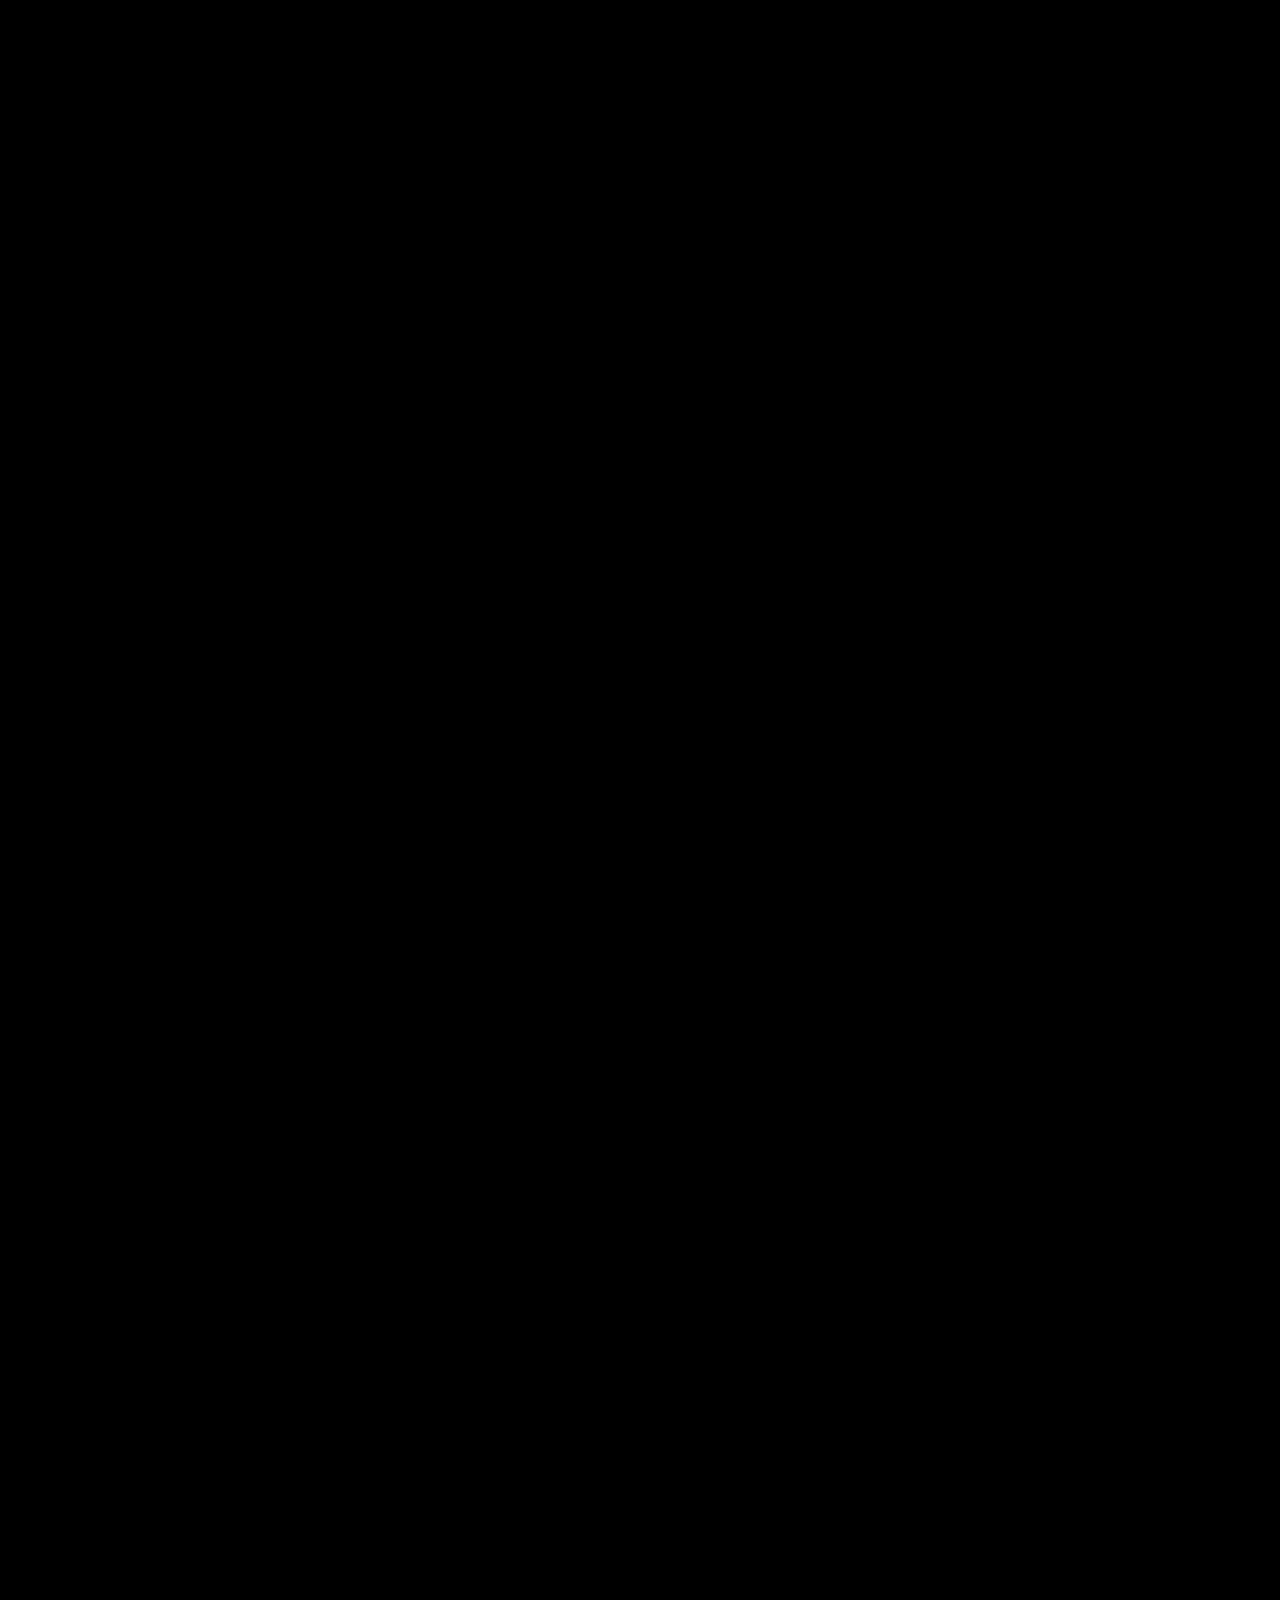
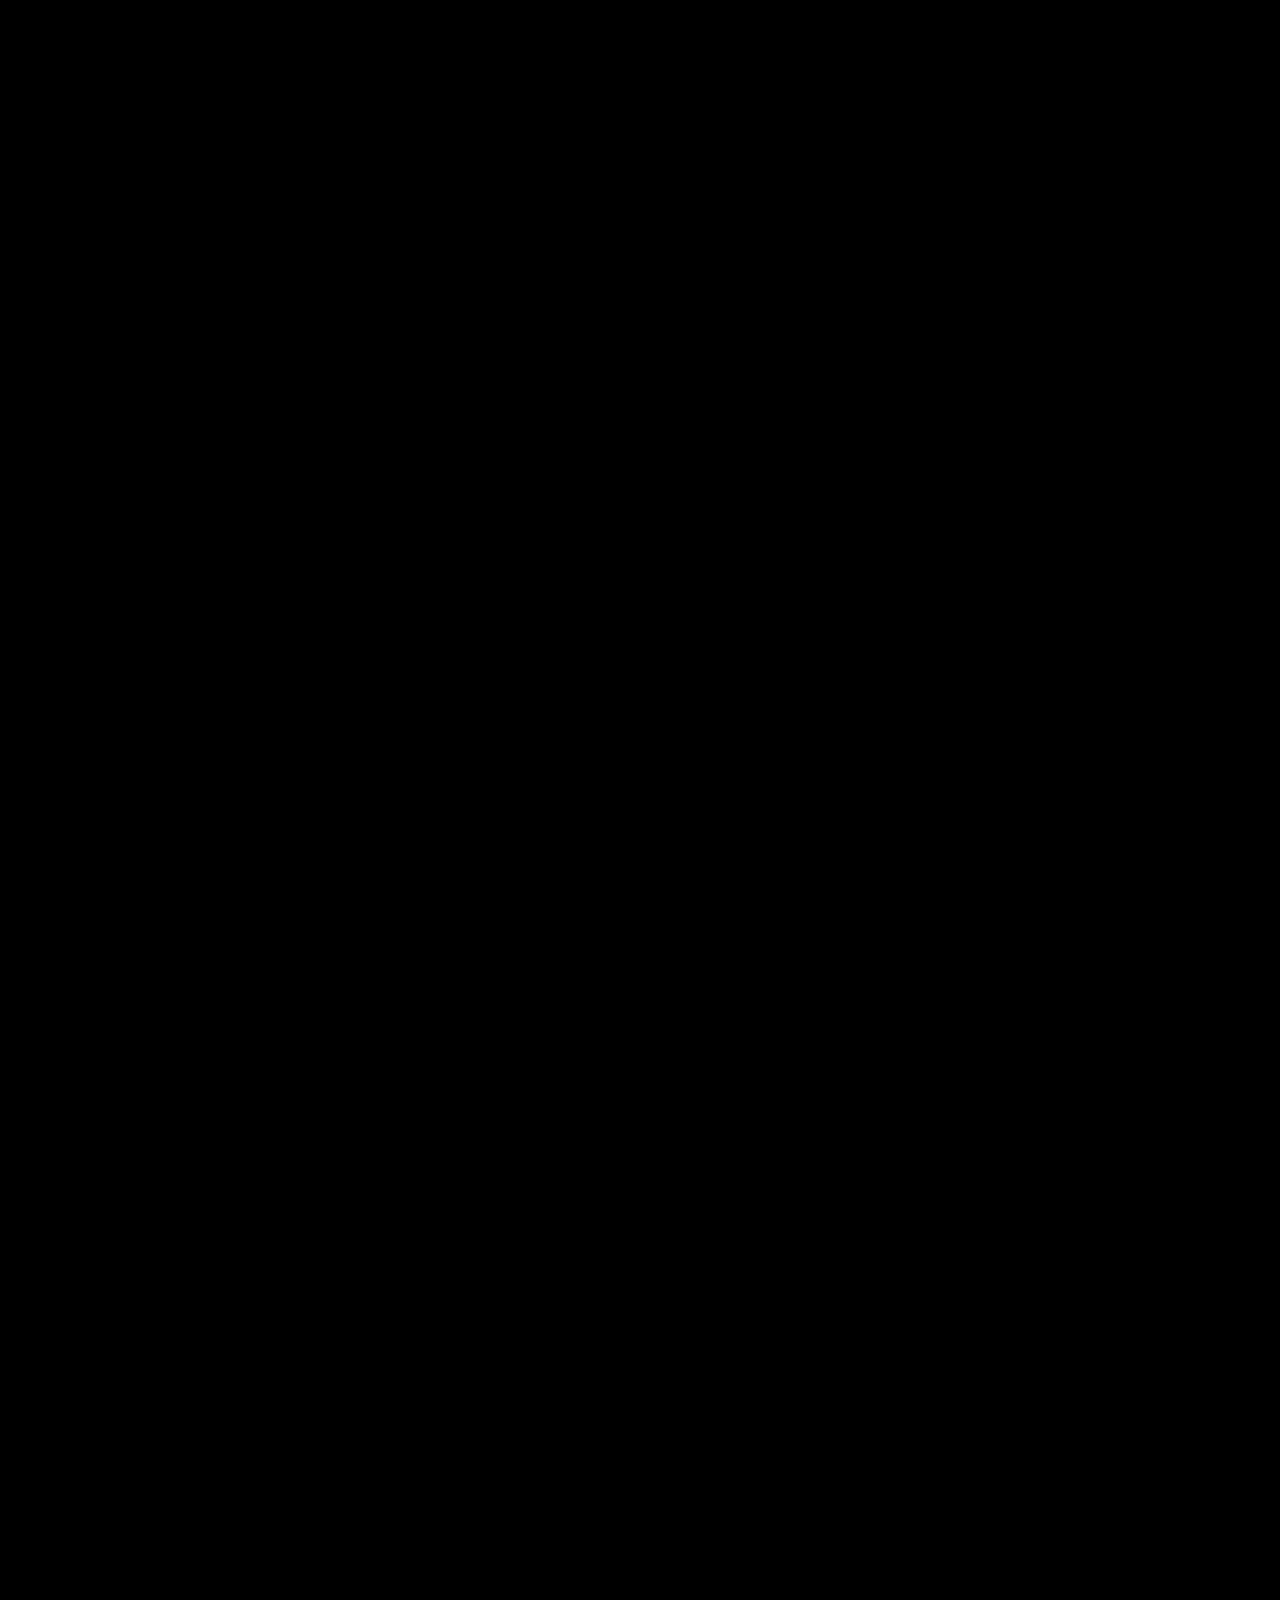
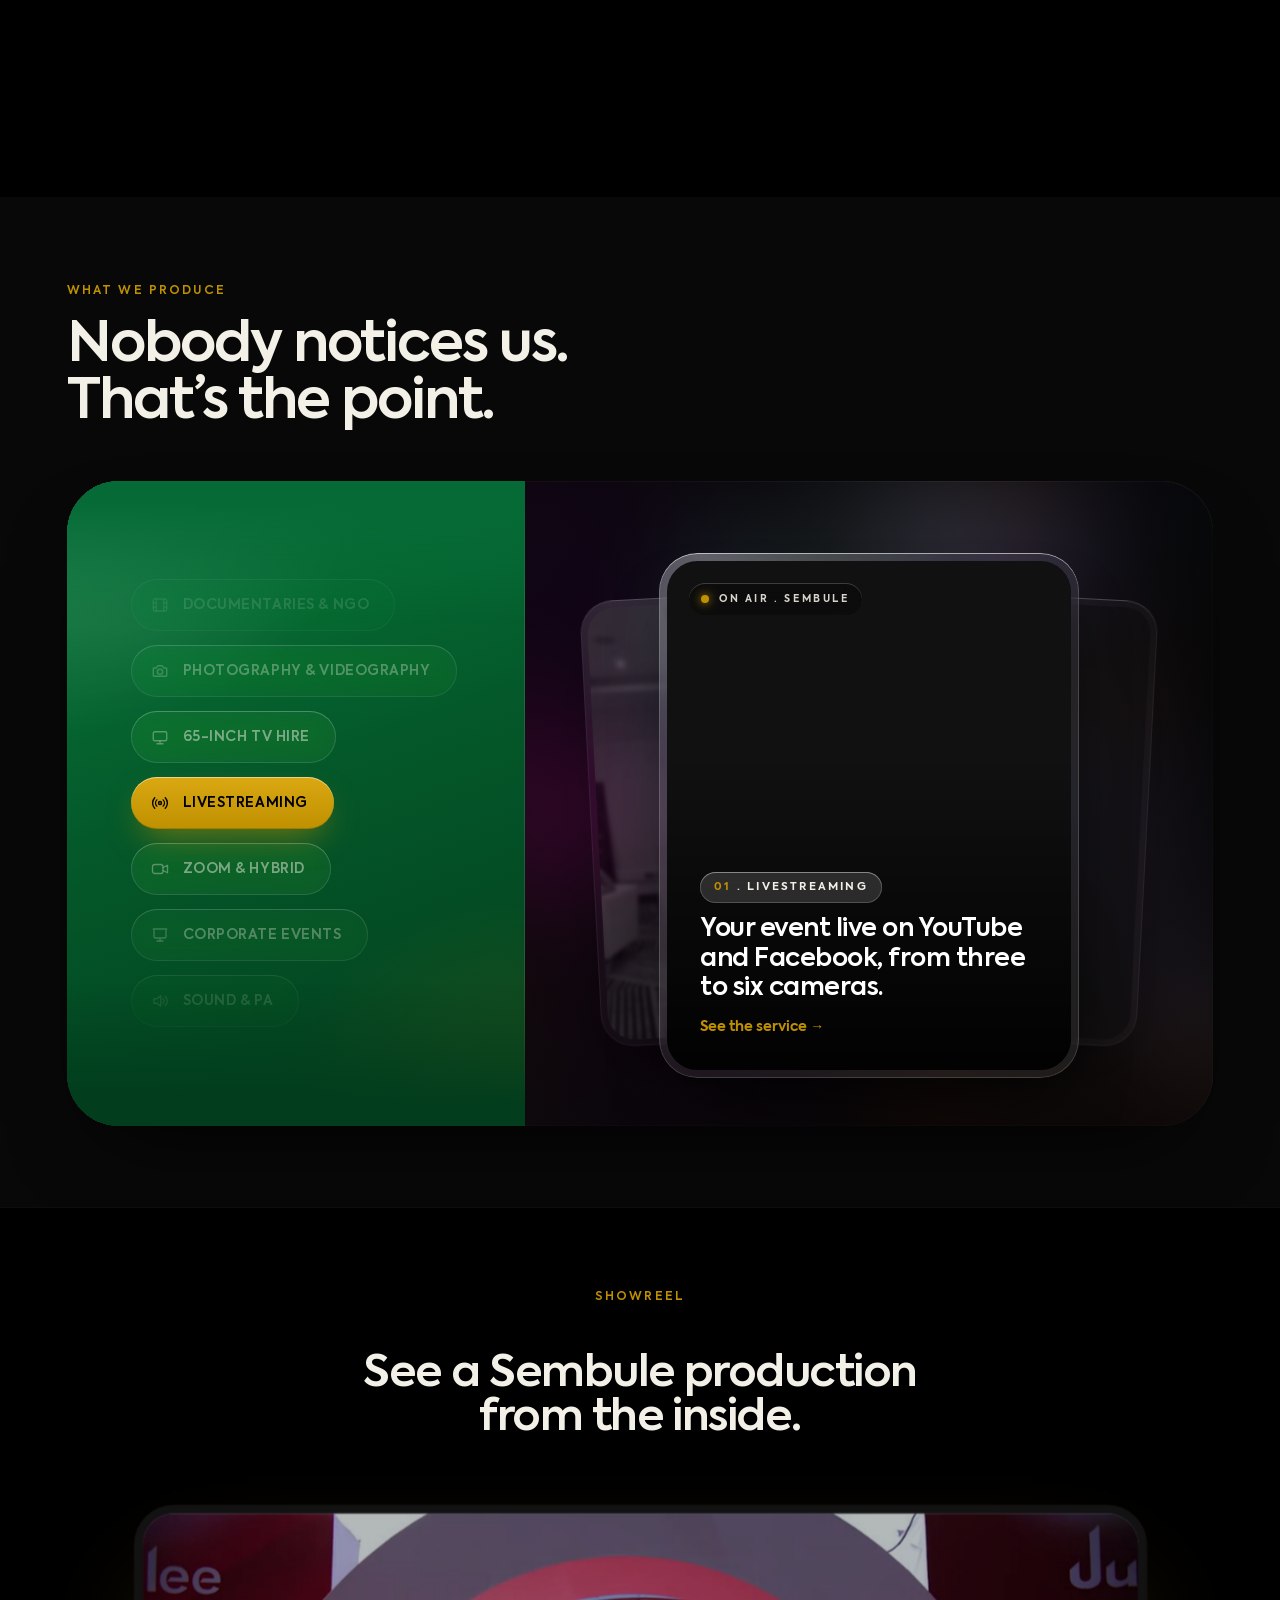
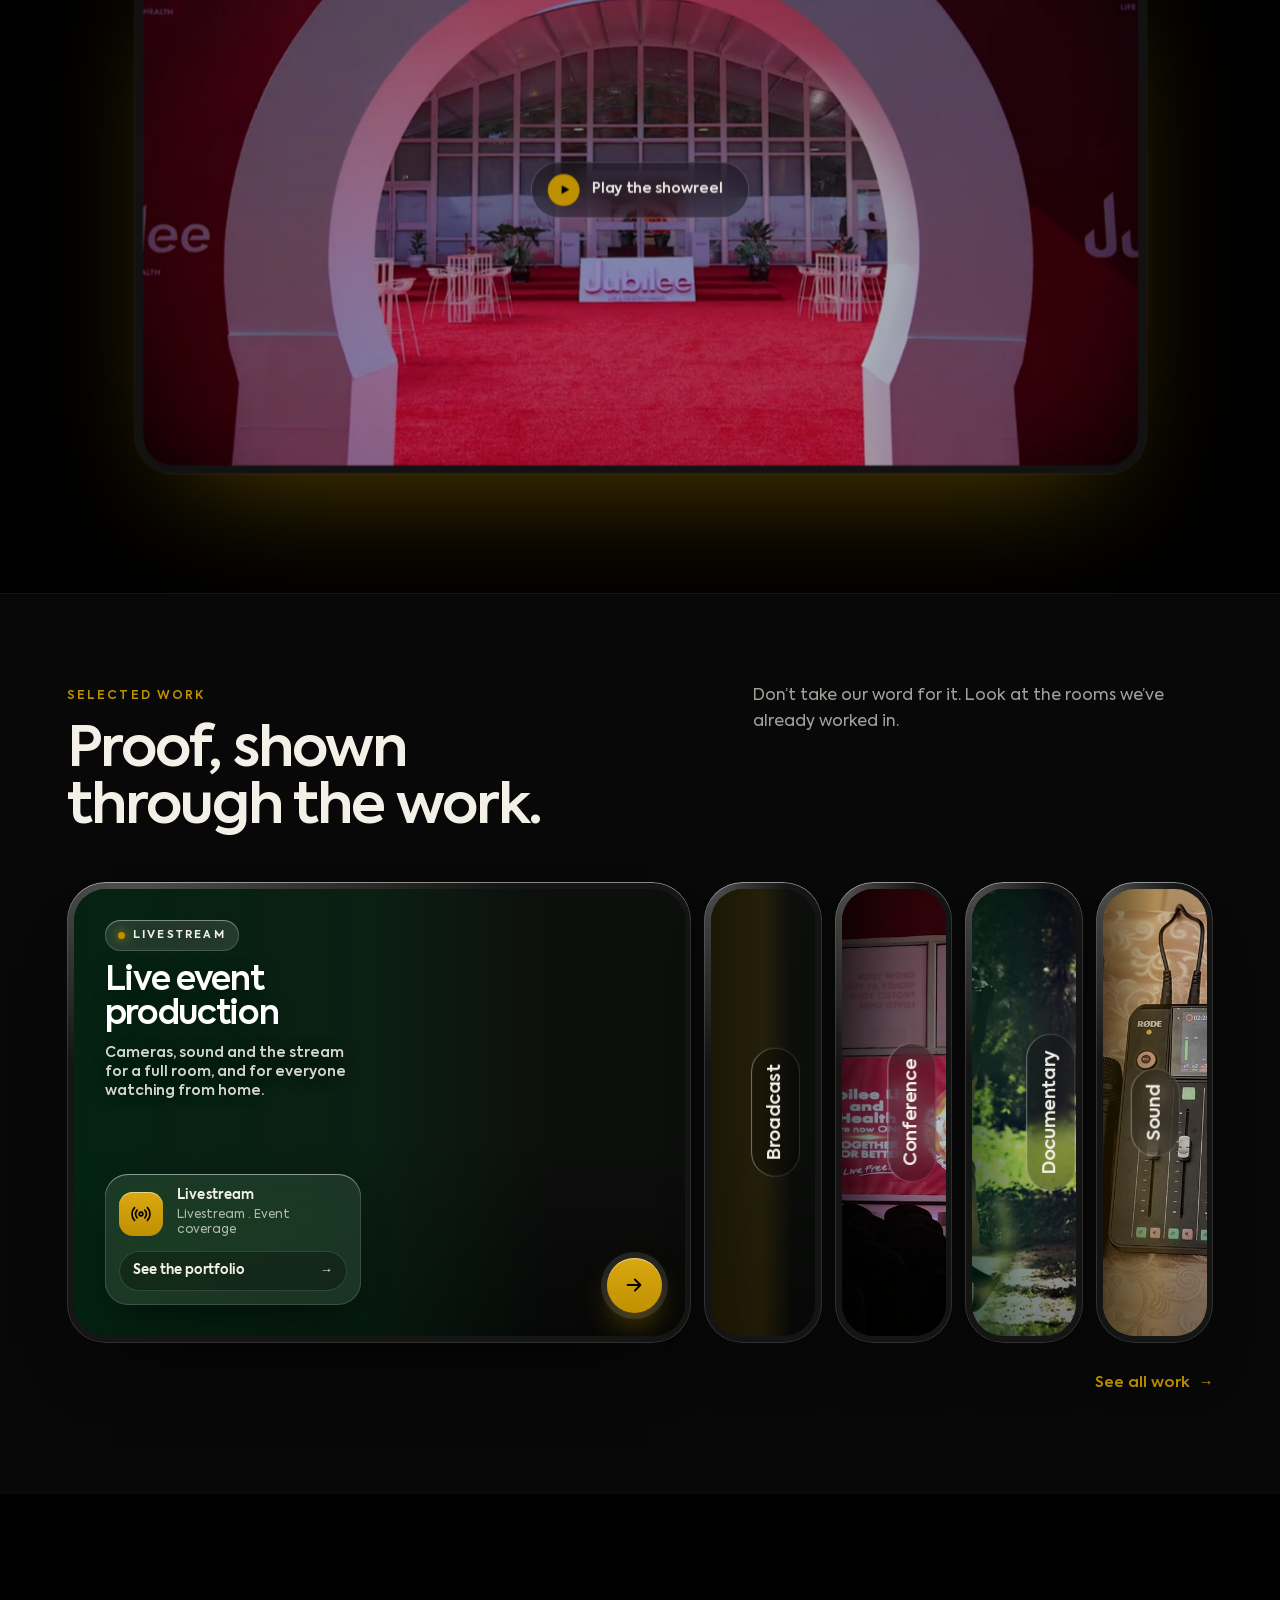
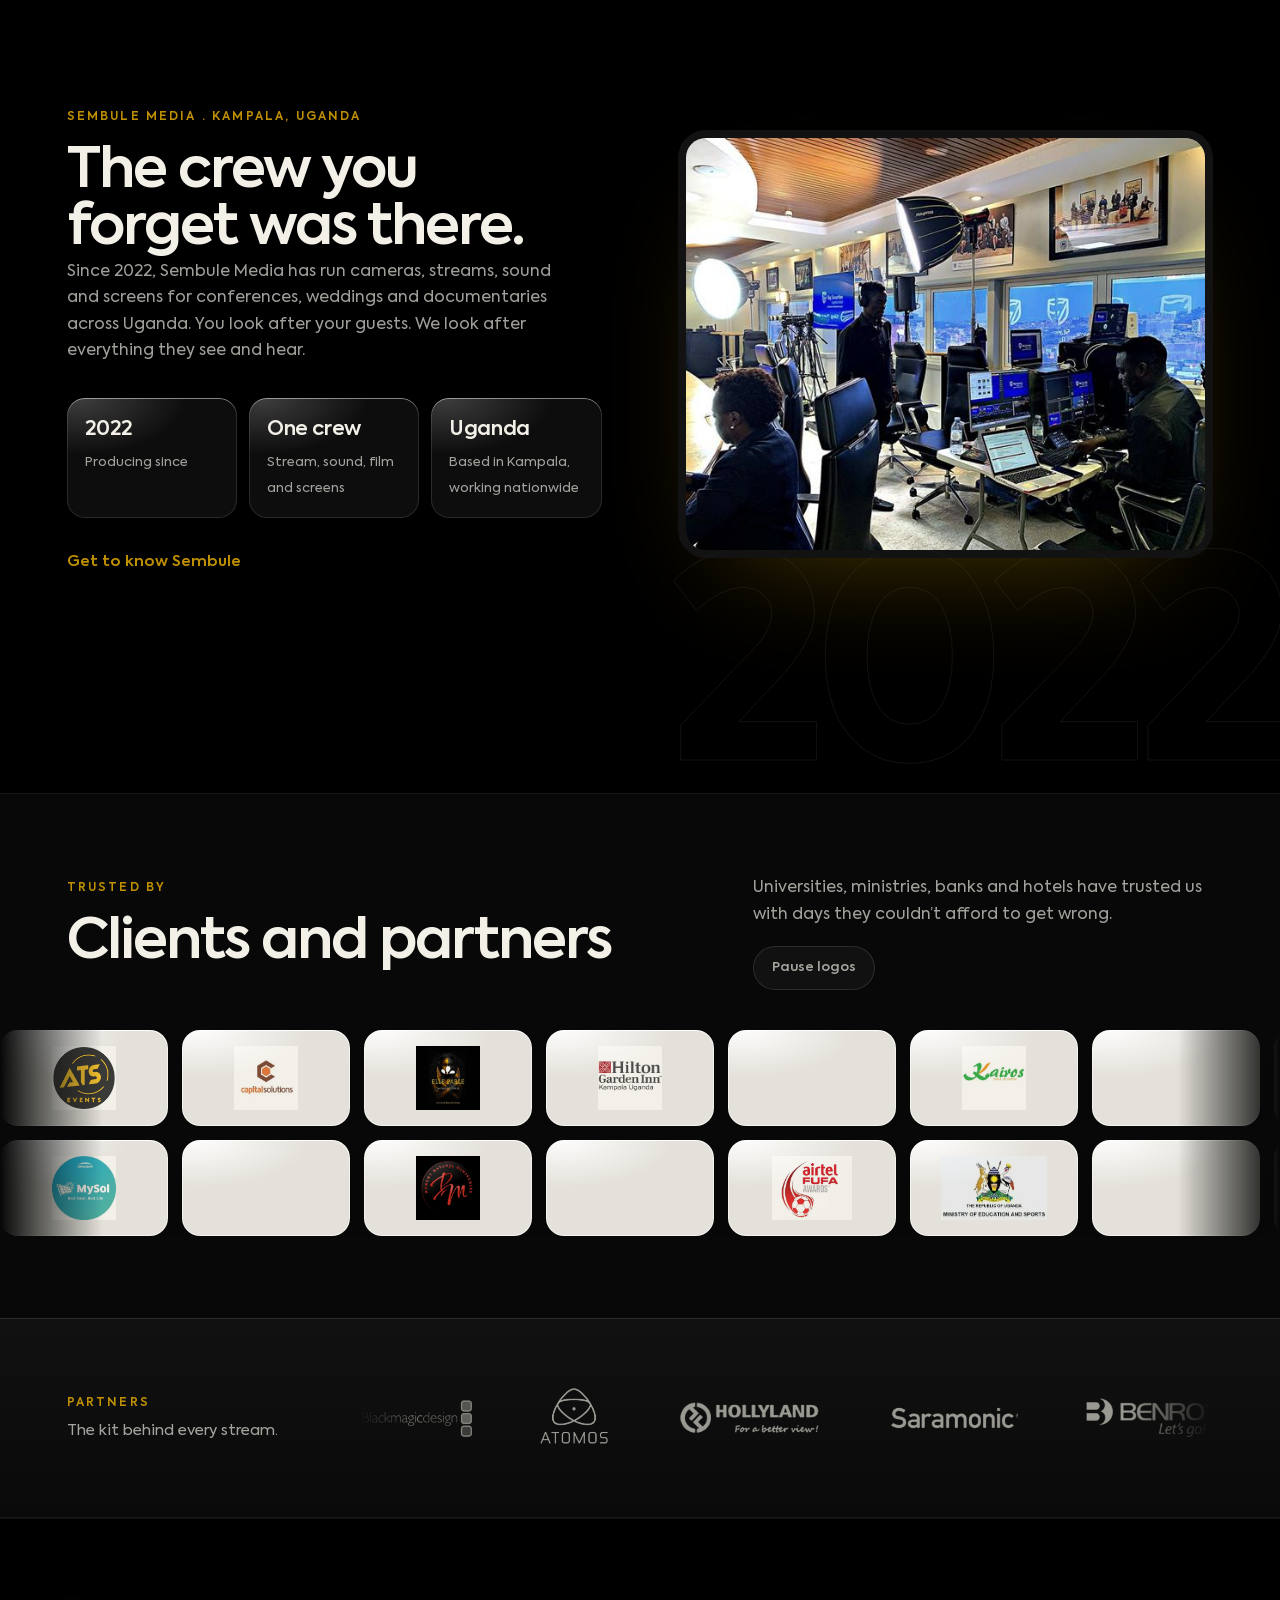
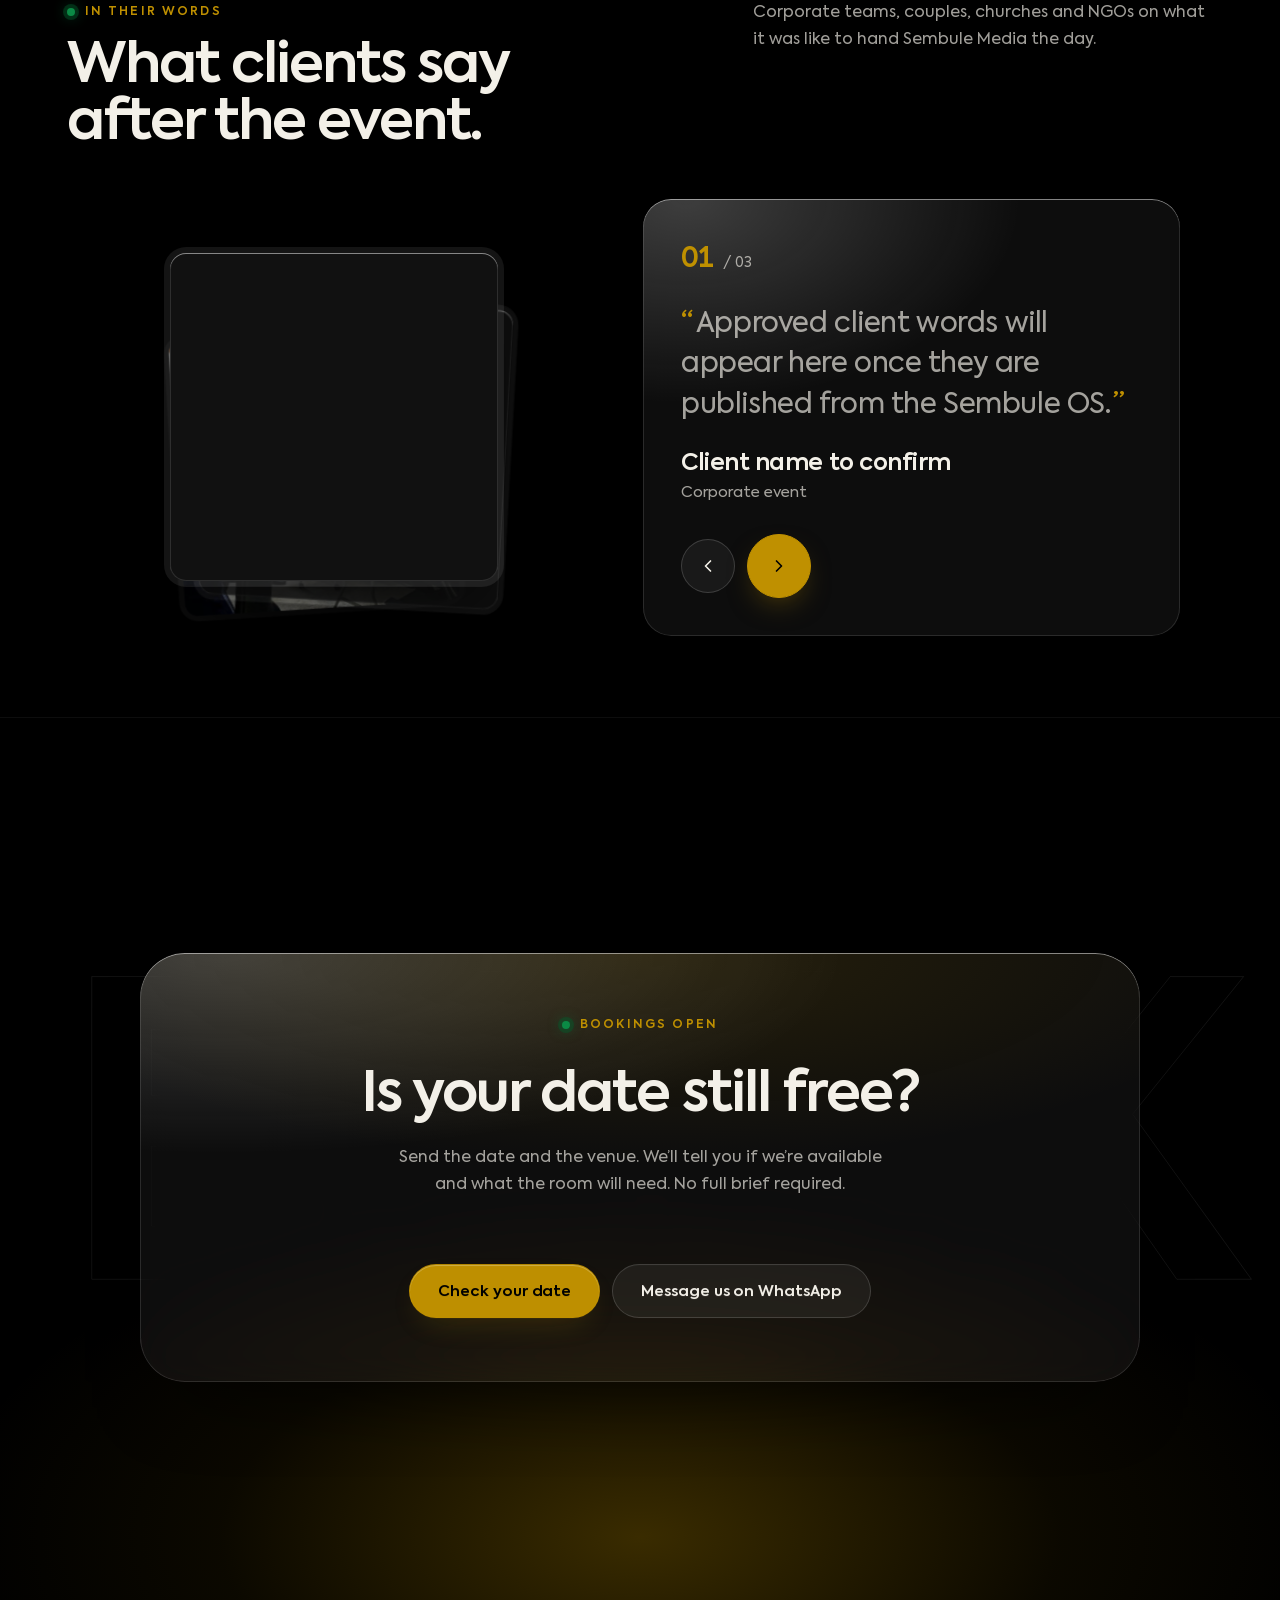
==== commit 8e3a38e4: "Carry liquid glass across every page A site-wide layer (glass-site.css, loaded last on all seven pag" ====
--- a/site/index.html
+++ b/site/index.html
@@ -23,22 +23,26 @@
   <meta name="twitter:card" content="summary_large_image">
   <title>Sembule Media | Livestreams, corporate events, sound and documentaries in Uganda</title>
   <link rel="preload" href="./assets/fonts/Axiforma-Regular.woff2" as="font" type="font/woff2" crossorigin><link rel="preload" href="./assets/fonts/Axiforma-SemiBold.woff2" as="font" type="font/woff2" crossorigin><link rel="stylesheet" href="./assets/css/fonts.css?v=brand-fonts-1"><link rel="stylesheet" href="./assets/css/motion.css?v=step5-1"><link rel="stylesheet" href="./assets/css/site.css?v=social-footer-20261008">
-  <link rel="stylesheet" href="./assets/css/home.css?v=broadcast-1">
+  <link rel="stylesheet" href="./assets/css/home.css?v=streams-glass-2">
   <link rel="stylesheet" href="./assets/css/what-we-do.css?v=wwd-3">
-  <link rel="stylesheet" href="./assets/css/service-wheel.css?v=svc-4">
-  <link rel="stylesheet" href="./assets/css/drift.css?v=drift-10">
+  <link rel="stylesheet" href="./assets/css/service-wheel.css?v=svc-5">
+  <link rel="stylesheet" href="./assets/css/work-accordion.css?v=wk-1">
+  <link rel="stylesheet" href="./assets/css/drift.css?v=drift-15">
+  <link rel="stylesheet" href="./assets/css/glass.css?v=glass-2">
   <script defer src="./assets/js/site.js?v=services-order-1"></script>
   <script defer src="./assets/js/vendor/gsap.min.js"></script>
   <script defer src="./assets/js/vendor/SplitText.min.js"></script>
   <script defer src="./assets/js/vendor/ScrambleTextPlugin.min.js"></script>
   <script defer src="./assets/js/vendor/ScrollTrigger.min.js"></script>
   <script defer src="./assets/js/what-we-do.js?v=wwd-1"></script>
-  <script defer src="./assets/js/home.js?v=intro-film-2"></script>
+  <script defer src="./assets/js/home.js?v=streams-glass-1"></script>
   <script defer src="./assets/js/service-wheel.js?v=svc-4"></script>
-  <script defer src="./assets/js/drift.js?v=drift-5"></script>
+  <script defer src="./assets/js/work-accordion.js?v=wk-1"></script>
+  <script defer src="./assets/js/drift.js?v=drift-11"></script>
   <script defer src="./assets/js/vendor/lenis.min.js"></script><script defer src="./assets/js/motion.js?v=step5-1"></script>
   <script defer src="./assets/js/analytics.js"></script>
   <meta name="sembule-site-content" content="./content/site-content.json">
+<link rel="stylesheet" href="./assets/css/glass-site.css?v=gs-1">
 </head>
 <body class="home-page home-dark">
   <!-- Going-live intro film (once per visit, full motion only): the camera screen counts 3, 2, 1 and shows the logo.
@@ -79,8 +83,11 @@
       <div class="dd__bg-shade" aria-hidden="true"></div>
       <div class="dd__desk" data-drift-desk>
         <div class="dd__header" data-drift-header>
-          <p class="dd__live dd__in" style="--d:0ms"><i aria-hidden="true"></i>Live production · Kampala</p>
+          <p class="dd__live dd__in" style="--d:0ms"><i aria-hidden="true"></i>Livestream · Live production · Media</p>
           <h1 class="dd__in" style="--d:0ms" data-site-owns>We take your event live.</h1>
+          <!-- A div, not a <p>: the OS bridge writes its hero summary into the first <p> after the h1 -->
+          <div class="dd__sub dd__in" style="--d:80ms" data-site-owns>Your event streamed live to YouTube, Facebook and Zoom, with the cameras, sound and crew to run it.</div>
+          <a class="dd__book dd__in" style="--d:140ms" href="./contact.html">Book a livestream <span aria-hidden="true">→</span></a>
         </div>
 
         <div class="dd__item" style="--w:238" data-drift-item="player" aria-hidden="true">
@@ -92,9 +99,6 @@
         </div>
         <div class="dd__item" style="--w:74" data-drift-item="mark" aria-hidden="true">
           <div class="dd__art dd-mark"><img src="./assets/brand/mark.png" width="64" height="64" alt=""></div>
-        </div>
-        <div class="dd__item" style="--w:292" data-drift-item="lens" aria-hidden="true">
-          <div class="dd__art dd-lens"></div>
         </div>
         <div class="dd__item" style="--w:92" data-drift-item="cursor" aria-hidden="true">
           <div class="dd__art dd-cursor"><svg viewBox="0 0 24 24"><path d="M4 2 L4 20 L9 15 L13 22 L16 20 L12 13 L19 13 Z"/></svg></div>
@@ -112,11 +116,8 @@
             </div>
           </div>
         </div>
-        <div class="dd__item" style="--w:110" data-drift-item="folder" aria-hidden="true">
-          <div class="dd__art dd-folder"><span>RIDER</span></div>
-        </div>
-        <div class="dd__item" style="--w:165" data-drift-item="mic" aria-hidden="true">
-          <div class="dd__art dd-mic"><span class="dd-mic__head"></span><span class="dd-mic__body"></span></div>
+        <div class="dd__item" style="--w:132" data-drift-item="folder" aria-hidden="true">
+          <div class="dd__art dd-onair"><i></i><b>ON</b><b>AIR</b></div>
         </div>
         <div class="dd__item" style="--w:184" data-drift-item="mixer" aria-hidden="true">
           <div class="dd__art dd-mixer"><video src="./assets/video/hero-desk-mixer.mp4" poster="./assets/video/hero-desk-mixer.jpg" muted loop playsinline preload="metadata" width="420" height="420" data-drift-video></video><span class="dd-mixer__tag"><i></i>PGM</span></div>
@@ -215,92 +216,93 @@
          screens while the cards travel sideways (home.js, GSAP ScrollTrigger); a swipeable row on phones.
          Thumbnails saved from YouTube into assets/streams; each card plays its stream in a full-screen viewer. -->
     <section class="h-section h-streams" id="streamed-live" aria-labelledby="streams-title" data-streams>
+      <div class="h-streams__ambient" data-streams-ambient aria-hidden="true"></div><div class="h-streams__ambient" data-streams-ambient aria-hidden="true"></div>
       <div class="h-streams__pin">
         <div class="h-wrap h-streams__head">
           <div>
             <p class="h-eyebrow"><span class="h-live" aria-hidden="true"></span>Streamed live by Sembule</p>
-            <h2 id="streams-title">Uganda’s rooms, streamed to the world.</h2>
+            <h2 id="streams-title">They couldn’t be there. They watched anyway.</h2>
           </div>
           <div class="h-streams__side">
-            <p class="h-head__lede">Conferences, symposiums, awards nights and Zoom meetings we have taken live. Press any one to watch the stream.</p>
-            <p class="h-streams__count" aria-hidden="true"><strong>11</strong> streams <span class="h-streams__bar"><span data-streams-progress></span></span></p>
+            
+            <p class="h-streams__count" aria-hidden="true"><strong>11</strong> streams you can still watch <span class="h-streams__bar"><span data-streams-progress></span></span></p>
           </div>
         </div>
         <div class="h-streams__viewport" data-streams-viewport>
           <ul class="h-streams__track" data-streams-track>
             <li class="h-stream" data-stream="70l33kCk8xM">
               <button class="h-stream__btn" type="button" data-stream-play aria-label="Watch the Kampala Geopolitics 2021 stream">
-                <span class="h-stream__media"><img src="./assets/streams/70l33kCk8xM.jpg" width="960" height="540" loading="lazy" decoding="async" alt=""><span class="h-stream__play" aria-hidden="true"></span></span>
+                <span class="h-stream__media"><img src="./assets/streams/70l33kCk8xM.jpg" width="960" height="540" loading="lazy" decoding="async" alt=""><span class="h-stream__play" aria-hidden="true"></span><span class="h-stream__replay" aria-hidden="true"><svg viewBox="0 0 24 17"><rect width="24" height="17" rx="4.5" fill="#ff0033"/><path d="M9.6 4.8v7.4l6.2-3.7z" fill="#fff"/></svg>Replay</span></span>
                 <span class="h-stream__meta"><span class="h-stream__kind"><span class="h-stream__dot" aria-hidden="true"></span>Conference · 2021</span><span class="h-stream__name">Kampala Geopolitics</span></span>
                 <span class="h-stream__no" aria-hidden="true">01</span>
               </button>
             </li>
             <li class="h-stream" data-stream="_W27b0US_c0">
               <button class="h-stream__btn" type="button" data-stream-play aria-label="Watch the Uganda National Oil &amp; Gas Symposium 2021 stream">
-                <span class="h-stream__media"><img src="./assets/streams/_W27b0US_c0.jpg" width="960" height="540" loading="lazy" decoding="async" alt=""><span class="h-stream__play" aria-hidden="true"></span></span>
+                <span class="h-stream__media"><img src="./assets/streams/_W27b0US_c0.jpg" width="960" height="540" loading="lazy" decoding="async" alt=""><span class="h-stream__play" aria-hidden="true"></span><span class="h-stream__replay" aria-hidden="true"><svg viewBox="0 0 24 17"><rect width="24" height="17" rx="4.5" fill="#ff0033"/><path d="M9.6 4.8v7.4l6.2-3.7z" fill="#fff"/></svg>Replay</span></span>
                 <span class="h-stream__meta"><span class="h-stream__kind"><span class="h-stream__dot" aria-hidden="true"></span>Symposium · 2021</span><span class="h-stream__name">Uganda National Oil &amp; Gas Symposium</span></span>
                 <span class="h-stream__no" aria-hidden="true">02</span>
               </button>
             </li>
             <li class="h-stream" data-stream="D0Oudyun-9Q">
               <button class="h-stream__btn" type="button" data-stream-play aria-label="Watch the Airtel FUFA Awards 2021 stream">
-                <span class="h-stream__media"><img src="./assets/streams/D0Oudyun-9Q.jpg" width="960" height="540" loading="lazy" decoding="async" alt=""><span class="h-stream__play" aria-hidden="true"></span></span>
+                <span class="h-stream__media"><img src="./assets/streams/D0Oudyun-9Q.jpg" width="960" height="540" loading="lazy" decoding="async" alt=""><span class="h-stream__play" aria-hidden="true"></span><span class="h-stream__replay" aria-hidden="true"><svg viewBox="0 0 24 17"><rect width="24" height="17" rx="4.5" fill="#ff0033"/><path d="M9.6 4.8v7.4l6.2-3.7z" fill="#fff"/></svg>Replay</span></span>
                 <span class="h-stream__meta"><span class="h-stream__kind"><span class="h-stream__dot" aria-hidden="true"></span>Awards night · 2021</span><span class="h-stream__name">Airtel FUFA Awards</span></span>
                 <span class="h-stream__no" aria-hidden="true">03</span>
               </button>
             </li>
             <li class="h-stream" data-stream="c390tlvgSqA">
               <button class="h-stream__btn" type="button" data-stream-play aria-label="Watch the Pharmaceutical Society of Uganda stream">
-                <span class="h-stream__media"><img src="./assets/streams/c390tlvgSqA.jpg" width="960" height="540" loading="lazy" decoding="async" alt=""><span class="h-stream__play" aria-hidden="true"></span></span>
+                <span class="h-stream__media"><img src="./assets/streams/c390tlvgSqA.jpg" width="960" height="540" loading="lazy" decoding="async" alt=""><span class="h-stream__play" aria-hidden="true"></span><span class="h-stream__replay" aria-hidden="true"><svg viewBox="0 0 24 17"><rect width="24" height="17" rx="4.5" fill="#ff0033"/><path d="M9.6 4.8v7.4l6.2-3.7z" fill="#fff"/></svg>Replay</span></span>
                 <span class="h-stream__meta"><span class="h-stream__kind"><span class="h-stream__dot" aria-hidden="true"></span>Zoom meeting</span><span class="h-stream__name">Pharmaceutical Society of Uganda</span></span>
                 <span class="h-stream__no" aria-hidden="true">04</span>
               </button>
             </li>
             <li class="h-stream" data-stream="sJKqcucfmV8">
               <button class="h-stream__btn" type="button" data-stream-play aria-label="Watch the EDP Dialogue stream">
-                <span class="h-stream__media"><img src="./assets/streams/sJKqcucfmV8.jpg" width="960" height="540" loading="lazy" decoding="async" alt=""><span class="h-stream__play" aria-hidden="true"></span></span>
+                <span class="h-stream__media"><img src="./assets/streams/sJKqcucfmV8.jpg" width="960" height="540" loading="lazy" decoding="async" alt=""><span class="h-stream__play" aria-hidden="true"></span><span class="h-stream__replay" aria-hidden="true"><svg viewBox="0 0 24 17"><rect width="24" height="17" rx="4.5" fill="#ff0033"/><path d="M9.6 4.8v7.4l6.2-3.7z" fill="#fff"/></svg>Replay</span></span>
                 <span class="h-stream__meta"><span class="h-stream__kind"><span class="h-stream__dot" aria-hidden="true"></span>Hybrid event</span><span class="h-stream__name">EDP Dialogue</span></span>
                 <span class="h-stream__no" aria-hidden="true">05</span>
               </button>
             </li>
             <li class="h-stream" data-stream="yv2UmXKfMKQ">
               <button class="h-stream__btn" type="button" data-stream-play aria-label="Watch the Recognition of Unpaid Domestic Work stream">
-                <span class="h-stream__media"><img src="./assets/streams/yv2UmXKfMKQ.jpg" width="960" height="540" loading="lazy" decoding="async" alt=""><span class="h-stream__play" aria-hidden="true"></span></span>
+                <span class="h-stream__media"><img src="./assets/streams/yv2UmXKfMKQ.jpg" width="960" height="540" loading="lazy" decoding="async" alt=""><span class="h-stream__play" aria-hidden="true"></span><span class="h-stream__replay" aria-hidden="true"><svg viewBox="0 0 24 17"><rect width="24" height="17" rx="4.5" fill="#ff0033"/><path d="M9.6 4.8v7.4l6.2-3.7z" fill="#fff"/></svg>Replay</span></span>
                 <span class="h-stream__meta"><span class="h-stream__kind"><span class="h-stream__dot" aria-hidden="true"></span>Dialogue</span><span class="h-stream__name">Recognition of Unpaid Domestic Work</span></span>
                 <span class="h-stream__no" aria-hidden="true">06</span>
               </button>
             </li>
             <li class="h-stream" data-stream="Je6huMmN3KA">
               <button class="h-stream__btn" type="button" data-stream-play aria-label="Watch the International Conference on Gender Studies in Africa 2022 stream">
-                <span class="h-stream__media"><img src="./assets/streams/Je6huMmN3KA.jpg" width="960" height="540" loading="lazy" decoding="async" alt=""><span class="h-stream__play" aria-hidden="true"></span></span>
+                <span class="h-stream__media"><img src="./assets/streams/Je6huMmN3KA.jpg" width="960" height="540" loading="lazy" decoding="async" alt=""><span class="h-stream__play" aria-hidden="true"></span><span class="h-stream__replay" aria-hidden="true"><svg viewBox="0 0 24 17"><rect width="24" height="17" rx="4.5" fill="#ff0033"/><path d="M9.6 4.8v7.4l6.2-3.7z" fill="#fff"/></svg>Replay</span></span>
                 <span class="h-stream__meta"><span class="h-stream__kind"><span class="h-stream__dot" aria-hidden="true"></span>Conference · 2022</span><span class="h-stream__name">International Conference on Gender Studies in Africa</span></span>
                 <span class="h-stream__no" aria-hidden="true">07</span>
               </button>
             </li>
             <li class="h-stream" data-stream="X08wAm0QDYM">
               <button class="h-stream__btn" type="button" data-stream-play aria-label="Watch the Ministry of Education: National Inclusive Education stream">
-                <span class="h-stream__media"><img src="./assets/streams/X08wAm0QDYM.jpg" width="960" height="540" loading="lazy" decoding="async" alt=""><span class="h-stream__play" aria-hidden="true"></span></span>
+                <span class="h-stream__media"><img src="./assets/streams/X08wAm0QDYM.jpg" width="960" height="540" loading="lazy" decoding="async" alt=""><span class="h-stream__play" aria-hidden="true"></span><span class="h-stream__replay" aria-hidden="true"><svg viewBox="0 0 24 17"><rect width="24" height="17" rx="4.5" fill="#ff0033"/><path d="M9.6 4.8v7.4l6.2-3.7z" fill="#fff"/></svg>Replay</span></span>
                 <span class="h-stream__meta"><span class="h-stream__kind"><span class="h-stream__dot" aria-hidden="true"></span>Government</span><span class="h-stream__name">Ministry of Education: National Inclusive Education</span></span>
                 <span class="h-stream__no" aria-hidden="true">08</span>
               </button>
             </li>
             <li class="h-stream" data-stream="L-Oi83D6mt8">
               <button class="h-stream__btn" type="button" data-stream-play aria-label="Watch the National CSO Stakeholders’ Forum on the UPR stream">
-                <span class="h-stream__media"><img src="./assets/streams/L-Oi83D6mt8.jpg" width="960" height="540" loading="lazy" decoding="async" alt=""><span class="h-stream__play" aria-hidden="true"></span></span>
+                <span class="h-stream__media"><img src="./assets/streams/L-Oi83D6mt8.jpg" width="960" height="540" loading="lazy" decoding="async" alt=""><span class="h-stream__play" aria-hidden="true"></span><span class="h-stream__replay" aria-hidden="true"><svg viewBox="0 0 24 17"><rect width="24" height="17" rx="4.5" fill="#ff0033"/><path d="M9.6 4.8v7.4l6.2-3.7z" fill="#fff"/></svg>Replay</span></span>
                 <span class="h-stream__meta"><span class="h-stream__kind"><span class="h-stream__dot" aria-hidden="true"></span>Forum</span><span class="h-stream__name">National CSO Stakeholders’ Forum on the UPR</span></span>
                 <span class="h-stream__no" aria-hidden="true">09</span>
               </button>
             </li>
             <li class="h-stream" data-stream="Nmb-h_CPdL4">
               <button class="h-stream__btn" type="button" data-stream-play aria-label="Watch the Nile One Academy: Understanding Crypto Trends stream">
-                <span class="h-stream__media"><img src="./assets/streams/Nmb-h_CPdL4.jpg" width="960" height="540" loading="lazy" decoding="async" alt=""><span class="h-stream__play" aria-hidden="true"></span></span>
+                <span class="h-stream__media"><img src="./assets/streams/Nmb-h_CPdL4.jpg" width="960" height="540" loading="lazy" decoding="async" alt=""><span class="h-stream__play" aria-hidden="true"></span><span class="h-stream__replay" aria-hidden="true"><svg viewBox="0 0 24 17"><rect width="24" height="17" rx="4.5" fill="#ff0033"/><path d="M9.6 4.8v7.4l6.2-3.7z" fill="#fff"/></svg>Replay</span></span>
                 <span class="h-stream__meta"><span class="h-stream__kind"><span class="h-stream__dot" aria-hidden="true"></span>Seminar</span><span class="h-stream__name">Nile One Academy: Understanding Crypto Trends</span></span>
                 <span class="h-stream__no" aria-hidden="true">10</span>
               </button>
             </li>
             <li class="h-stream" data-stream="SwqODzdi5dc">
               <button class="h-stream__btn" type="button" data-stream-play aria-label="Watch the Lapaire Glasses stream">
-                <span class="h-stream__media"><img src="./assets/streams/SwqODzdi5dc.jpg" width="960" height="540" loading="lazy" decoding="async" alt=""><span class="h-stream__play" aria-hidden="true"></span></span>
+                <span class="h-stream__media"><img src="./assets/streams/SwqODzdi5dc.jpg" width="960" height="540" loading="lazy" decoding="async" alt=""><span class="h-stream__play" aria-hidden="true"></span><span class="h-stream__replay" aria-hidden="true"><svg viewBox="0 0 24 17"><rect width="24" height="17" rx="4.5" fill="#ff0033"/><path d="M9.6 4.8v7.4l6.2-3.7z" fill="#fff"/></svg>Replay</span></span>
                 <span class="h-stream__meta"><span class="h-stream__kind"><span class="h-stream__dot" aria-hidden="true"></span>Behind the scenes</span><span class="h-stream__name">Lapaire Glasses</span></span>
                 <span class="h-stream__no" aria-hidden="true">11</span>
               </button>
@@ -312,12 +314,13 @@
     <!-- 2. Services -->
     <section class="h-section h-services" aria-labelledby="services-title">
       <div class="h-wrap">
-        <div class="h-head">
+        <!-- One line, the site's own (data-site-owns): the OS bridge writes its old services title here otherwise.
+             No <p> may follow the h2 in this section: the bridge writes its services intro into the first one. -->
+        <div class="h-head h-head--solo">
           <div>
             <p class="h-eyebrow" data-cms-text="home.servicesIntro.label">What we produce</p>
-            <h2 id="services-title" data-cms-text="home.servicesIntro.title">What you’re really hiring is a day that goes to plan.</h2>
-          </div>
-          <p class="h-head__lede" data-site-owns data-cms-text="home.servicesIntro.description">Anyone can rent a camera or a speaker. What you’re hiring is a crew that has planned the room, done the sound check and stays calm when the programme changes.</p>
+            <h2 id="services-title" data-site-owns>Nobody notices us. That’s the point.</h2>
+          </div>
         </div>
         <!-- Service wheel (same as the Services page; service-wheel.js / .css). Replaces the four cards and the
              "Also:" line. No h3 here, so the OS bridge finds no service cards to rewrite in this section. -->
@@ -344,7 +347,7 @@
               <span class="svc-card__live" aria-hidden="true"><i></i>On air · Sembule</span>
               <div class="svc-card__cap">
                 <span class="svc-card__tag"><b>01</b> · Livestreaming</span>
-                <p class="svc-card__text">Your event live on YouTube and Facebook, from three to six cameras.</p>
+                <div class="svc-card__text">Your event live on YouTube and Facebook, from three to six cameras.</div>
                 <a class="svc-card__link" href="./services.html#livestream">See the service →</a>
               </div>
             </div>
@@ -355,7 +358,7 @@
               <span class="svc-card__live" aria-hidden="true"><i></i>On air · Sembule</span>
               <div class="svc-card__cap">
                 <span class="svc-card__tag"><b>02</b> · Zoom &amp; hybrid</span>
-                <p class="svc-card__text">Remote speakers on the big screen, the room on the stream.</p>
+                <div class="svc-card__text">Remote speakers on the big screen, the room on the stream.</div>
                 <a class="svc-card__link" href="./services.html#zoom-hybrid">See the service →</a>
               </div>
             </div>
@@ -366,7 +369,7 @@
               <span class="svc-card__live" aria-hidden="true"><i></i>On air · Sembule</span>
               <div class="svc-card__cap">
                 <span class="svc-card__tag"><b>03</b> · Corporate events</span>
-                <p class="svc-card__text">Conferences, AGMs and launches, covered end to end.</p>
+                <div class="svc-card__text">Conferences, AGMs and launches, covered end to end.</div>
                 <a class="svc-card__link" href="./services.html#events">See the service →</a>
               </div>
             </div>
@@ -377,7 +380,7 @@
               <span class="svc-card__live" aria-hidden="true"><i></i>On air · Sembule</span>
               <div class="svc-card__cap">
                 <span class="svc-card__tag"><b>04</b> · Sound &amp; PA</span>
-                <p class="svc-card__text">Clear sound for the room and the stream. When it works, nobody notices.</p>
+                <div class="svc-card__text">Clear sound for the room and the stream. When it works, nobody notices.</div>
                 <a class="svc-card__link" href="./services.html#sound">See the service →</a>
               </div>
             </div>
@@ -388,7 +391,7 @@
               <span class="svc-card__live" aria-hidden="true"><i></i>On air · Sembule</span>
               <div class="svc-card__cap">
                 <span class="svc-card__tag"><b>05</b> · Documentaries &amp; NGO</span>
-                <p class="svc-card__text">People support what they can see. We film the work so it speaks for itself.</p>
+                <div class="svc-card__text">People support what they can see. We film the work so it speaks for itself.</div>
                 <a class="svc-card__link" href="./services.html#documentaries">See the service →</a>
               </div>
             </div>
@@ -399,7 +402,7 @@
               <span class="svc-card__live" aria-hidden="true"><i></i>On air · Sembule</span>
               <div class="svc-card__cap">
                 <span class="svc-card__tag"><b>06</b> · Photography &amp; videography</span>
-                <p class="svc-card__text">The day in pictures and film, edited and delivered.</p>
+                <div class="svc-card__text">The day in pictures and film, edited and delivered.</div>
                 <a class="svc-card__link" href="./services.html#photography">See the service →</a>
               </div>
             </div>
@@ -410,7 +413,7 @@
               <span class="svc-card__live" aria-hidden="true"><i></i>On air · Sembule</span>
               <div class="svc-card__cap">
                 <span class="svc-card__tag"><b>07</b> · 65-inch TV hire</span>
-                <p class="svc-card__text">Big screens for slides, the stream and remote speakers.</p>
+                <div class="svc-card__text">Big screens for slides, the stream and remote speakers.</div>
                 <a class="svc-card__link" href="./services.html#display-hire">See the service →</a>
               </div>
             </div>
@@ -418,7 +421,7 @@
         </div>
       </div>
     </div>
-    <p class="visually-hidden" role="status" aria-live="polite" data-svc-status></p>
+    <div class="visually-hidden" role="status" aria-live="polite" data-svc-status></div>
         </div>
       </div>
     </section>
@@ -436,7 +439,7 @@
         </div>
       </div>
     </section>
-    <!-- 4. Work: coverflow. Titles follow the OS editor's project order. -->
+    <!-- 4. Work: liquid-glass image accordion. -->
     <section class="h-section h-work" aria-labelledby="work-title">
       <div class="h-wrap">
         <div class="h-head">
@@ -446,28 +449,112 @@
           </div>
           <p class="h-head__lede">Don’t take our word for it. Look at the rooms we’ve already worked in.</p>
         </div>
-        <div class="h-flow" data-flow data-flow-start="2" role="region" aria-roledescription="carousel" aria-label="Selected work">
-          <div class="h-flow__stage" data-flow-stage tabindex="0" aria-label="Use the arrow keys to browse projects">
-            <article class="h-flow__card" data-flow-card><img loading="lazy" src="./assets/work/hero-live-stage.jpg" srcset="./assets/work/hero-live-stage-640.jpg 640w, ./assets/work/hero-live-stage.jpg 1200w" sizes="(max-width: 820px) 70vw, 360px" width="1200" height="800" alt="Speaker addressing the audience on stage at a live event"><div class="h-flow__meta"><span class="h-tag">Livestream</span><h3>Live event production</h3><p>Livestream · Event coverage</p></div></article>
-            <article class="h-flow__card" data-flow-card><img loading="lazy" src="./assets/work/service-livestream.jpg" srcset="./assets/work/service-livestream-640.jpg 640w, ./assets/work/service-livestream.jpg 900w" sizes="(max-width: 820px) 70vw, 360px" width="900" height="1200" alt="Multi-camera livestream setup with the monitor showing the live shot"><div class="h-flow__meta"><span class="h-tag">Broadcast</span><h3>On-site broadcast</h3><p>Livestream · Multi-camera</p></div></article>
-            <article class="h-flow__card" data-flow-card data-video-src="./assets/video/work-jubilee-portrait.mp4"><img src="./assets/work/work-jubilee-portrait.jpg" width="540" height="720" alt="Speaker addressing guests at the Jubilee Life and Health launch in Kampala"><div class="h-flow__meta"><span class="h-tag">Conference</span><h3>Conference coverage</h3><p>Corporate events · Photography</p></div></article>
-            <article class="h-flow__card" data-flow-card><img loading="lazy" src="./assets/work/service-documentary.jpg" srcset="./assets/work/service-documentary-640.jpg 640w, ./assets/work/service-documentary.jpg 1200w" sizes="(max-width: 820px) 70vw, 360px" width="1200" height="625" alt="Woman carrying a basin on her head through a village in dappled sunlight"><div class="h-flow__meta"><span class="h-tag">Documentary</span><h3>Stories from the field</h3><p>Documentary · Photography</p></div></article>
-            <article class="h-flow__card" data-flow-card><img loading="lazy" src="./assets/work/service-sound-pa.jpg" srcset="./assets/work/service-sound-pa-640.jpg 640w, ./assets/work/service-sound-pa.jpg 1200w" sizes="(max-width: 820px) 70vw, 360px" width="1200" height="800" alt="Wireless microphones and a mixer set up for an event"><div class="h-flow__meta"><span class="h-tag">Sound</span><h3>Sound in the room</h3><p>Sound / PA · Live events</p></div></article>
-            <article class="h-flow__card" data-flow-card><img loading="lazy" src="./assets/work/work-corporate-launch-poster.jpg" srcset="./assets/work/work-corporate-launch-poster-640.jpg 640w, ./assets/work/work-corporate-launch-poster.jpg 720w" sizes="(max-width: 820px) 70vw, 360px" width="720" height="900" alt="Guests arriving under a branded entrance arch at a corporate launch in Kampala"><div class="h-flow__meta"><span class="h-tag">Corporate</span><h3>Corporate moments</h3><p>Corporate events · Film</p></div></article>
-            <article class="h-flow__card" data-flow-card><img loading="lazy" src="./assets/work/work-official-event.jpg" srcset="./assets/work/work-official-event-640.jpg 640w, ./assets/work/work-official-event.jpg 960w" sizes="(max-width: 820px) 70vw, 360px" width="960" height="1200" alt="Official speaking at a podium microphone during a formal event"><div class="h-flow__meta"><span class="h-tag">Official</span><h3>People and place</h3><p>Documentary · Storytelling</p></div></article>
-            <article class="h-flow__card" data-flow-card><img loading="lazy" src="./assets/work/hero-live-performance.jpg" srcset="./assets/work/hero-live-performance-640.jpg 640w, ./assets/work/hero-live-performance.jpg 1200w" sizes="(max-width: 820px) 70vw, 360px" width="1200" height="800" alt="Choir in orange skirts performing on a lit stage"><div class="h-flow__meta"><span class="h-tag">Concert</span><h3>In the moment</h3><p>Event coverage · Photography</p></div></article>
-            <article class="h-flow__card" data-flow-card><img loading="lazy" src="./assets/work/work-wedding.jpg" srcset="./assets/work/work-wedding-640.jpg 640w, ./assets/work/work-wedding.jpg 960w" sizes="(max-width: 820px) 70vw, 360px" width="960" height="1200" alt="Bride smiling through a frame of soft white fabric, holding a bouquet"><div class="h-flow__meta"><span class="h-tag">Wedding</span><h3>Celebrations in frame</h3><p>Wedding · Photography · Film</p></div></article>
-            <article class="h-flow__card" data-flow-card><img loading="lazy" src="./assets/work/work-studio-shoot.jpg" srcset="./assets/work/work-studio-shoot-640.jpg 640w, ./assets/work/work-studio-shoot.jpg 960w" sizes="(max-width: 820px) 70vw, 360px" width="960" height="1200" alt="Studio interview set with a cinema camera on a slider"><div class="h-flow__meta"><span class="h-tag">Film</span><h3>Stories worth keeping</h3><p>Documentary · Film</p></div></article>
-          </div>
-          <div class="h-flow__bar">
-            <p class="h-count" aria-live="polite"><strong data-flow-index>01</strong><span>/ 10</span></p>
-            <div class="h-flow__arrows">
-              <button class="h-round" type="button" data-flow-prev aria-label="Previous project"><svg viewBox="0 0 24 24" aria-hidden="true"><path d="M15 5l-7 7 7 7" fill="none" stroke="currentColor" stroke-width="1.8" stroke-linecap="round" stroke-linejoin="round"/></svg></button>
-              <button class="h-round" type="button" data-flow-next aria-label="Next project"><svg viewBox="0 0 24 24" aria-hidden="true"><path d="M9 5l7 7-7 7" fill="none" stroke="currentColor" stroke-width="1.8" stroke-linecap="round" stroke-linejoin="round"/></svg></button>
-            </div>
-            <a class="h-link" href="./portfolio.html">See all work <span aria-hidden="true">→</span></a>
-          </div>
-        </div>
+        <!-- Selected work: liquid-glass image accordion (work-accordion.js / work-accordion.css). Replaces the
+             coverflow. The OS bridge writes this section's h2 and the line beside it; the panels are the site's own. -->
+        <div class="wk" data-wk role="group" aria-label="Selected work">
+          <article class="wk-panel wk-panel--green is-active" data-wk-panel>
+            <div class="wk-panel__frame">
+              <img class="wk-panel__media" src="./assets/work/hero-live-stage.jpg" srcset="./assets/work/hero-live-stage-640.jpg 640w, ./assets/work/hero-live-stage.jpg 1200w" sizes="(max-width: 720px) 92vw, 60vw" width="1200" height="800" loading="lazy" decoding="async" style="object-position:50% 40%" alt="Speaker addressing the audience on stage at a live event">
+              <div class="wk-panel__shade" aria-hidden="true"></div>
+              <div class="wk-panel__open">
+                <div class="wk-panel__copy">
+                  <span class="wk-panel__tag"><i aria-hidden="true"></i>Livestream</span>
+                  <h3>Live event production</h3>
+                  <div class="wk-panel__desc">Cameras, sound and the stream for a full room, and for everyone watching from home.</div>
+                </div>
+                <div class="wk-card">
+                  <span class="wk-card__icon" aria-hidden="true"><svg viewBox="0 0 24 24"><circle cx="12" cy="12" r="2"/><path d="M7.8 7.8a6 6 0 0 0 0 8.4M16.2 7.8a6 6 0 0 1 0 8.4M5 5a10 10 0 0 0 0 14M19 5a10 10 0 0 1 0 14"/></svg></span>
+                  <span class="wk-card__meta"><b>Livestream</b><span>Livestream · Event coverage</span></span>
+                  <a class="wk-card__link" href="./portfolio.html">See the portfolio <span aria-hidden="true">→</span></a>
+                </div>
+                <button class="wk-panel__next" type="button" aria-label="Show the next project: On-site broadcast"><svg viewBox="0 0 24 24" aria-hidden="true"><path d="M5 12h14M13 6l6 6-6 6"/></svg></button>
+              </div>
+              <button class="wk-panel__pick" type="button" aria-expanded="true" aria-label="Show Live event production"><span>Livestream</span></button>
+            </div>
+          </article>
+          <article class="wk-panel wk-panel--gold" data-wk-panel>
+            <div class="wk-panel__frame">
+              <img class="wk-panel__media" src="./assets/work/service-livestream.jpg" srcset="./assets/work/service-livestream-640.jpg 640w, ./assets/work/service-livestream.jpg 900w" sizes="(max-width: 720px) 92vw, 60vw" width="900" height="1200" loading="lazy" decoding="async" style="object-position:50% 45%" alt="Multi-camera livestream setup with the monitor showing the live shot">
+              <div class="wk-panel__shade" aria-hidden="true"></div>
+              <div class="wk-panel__open">
+                <div class="wk-panel__copy">
+                  <span class="wk-panel__tag"><i aria-hidden="true"></i>Broadcast</span>
+                  <h3>On-site broadcast</h3>
+                  <div class="wk-panel__desc">Three to six cameras at the venue, cut live into one clean feed.</div>
+                </div>
+                <div class="wk-card">
+                  <span class="wk-card__icon" aria-hidden="true"><svg viewBox="0 0 24 24"><rect x="2" y="6" width="14" height="12" rx="3"/><path d="M16 10l6-3v10l-6-3"/></svg></span>
+                  <span class="wk-card__meta"><b>Broadcast</b><span>Livestream · Multi-camera</span></span>
+                  <a class="wk-card__link" href="./portfolio.html">See the portfolio <span aria-hidden="true">→</span></a>
+                </div>
+                <button class="wk-panel__next" type="button" aria-label="Show the next project: Conference coverage"><svg viewBox="0 0 24 24" aria-hidden="true"><path d="M5 12h14M13 6l6 6-6 6"/></svg></button>
+              </div>
+              <button class="wk-panel__pick" type="button" aria-expanded="false" aria-label="Show On-site broadcast"><span>Broadcast</span></button>
+            </div>
+          </article>
+          <article class="wk-panel wk-panel--ink" data-wk-panel>
+            <div class="wk-panel__frame">
+              <img class="wk-panel__media" src="./assets/work/work-jubilee-portrait.jpg" width="540" height="720" loading="lazy" decoding="async" style="object-position:50% 30%" alt="Speaker addressing guests at the Jubilee Life and Health launch in Kampala">
+              <video class="wk-panel__media wk-panel__media--video" muted loop playsinline preload="none" aria-hidden="true" data-wk-video data-src="./assets/video/work-jubilee-portrait.mp4" style="object-position:50% 30%"></video>
+              <div class="wk-panel__shade" aria-hidden="true"></div>
+              <div class="wk-panel__open">
+                <div class="wk-panel__copy">
+                  <span class="wk-panel__tag"><i aria-hidden="true"></i>Conference</span>
+                  <h3>Conference coverage</h3>
+                  <div class="wk-panel__desc">The Jubilee Life and Health launch in Kampala: filmed, photographed and shared the same day.</div>
+                </div>
+                <div class="wk-card">
+                  <span class="wk-card__icon" aria-hidden="true"><svg viewBox="0 0 24 24"><path d="M3 4h18M4 4v10a2 2 0 0 0 2 2h12a2 2 0 0 0 2-2V4M12 16v4M8 20h8"/></svg></span>
+                  <span class="wk-card__meta"><b>Conference</b><span>Corporate events · Photography</span></span>
+                  <a class="wk-card__link" href="./portfolio.html">See the portfolio <span aria-hidden="true">→</span></a>
+                </div>
+                <button class="wk-panel__next" type="button" aria-label="Show the next project: Stories from the field"><svg viewBox="0 0 24 24" aria-hidden="true"><path d="M5 12h14M13 6l6 6-6 6"/></svg></button>
+              </div>
+              <button class="wk-panel__pick" type="button" aria-expanded="false" aria-label="Show Conference coverage"><span>Conference</span></button>
+            </div>
+          </article>
+          <article class="wk-panel wk-panel--green" data-wk-panel>
+            <div class="wk-panel__frame">
+              <img class="wk-panel__media" src="./assets/work/service-documentary.jpg" srcset="./assets/work/service-documentary-640.jpg 640w, ./assets/work/service-documentary.jpg 1200w" sizes="(max-width: 720px) 92vw, 60vw" width="1200" height="625" loading="lazy" decoding="async" style="object-position:55% 50%" alt="Woman carrying a basin on her head through a village in dappled sunlight">
+              <div class="wk-panel__shade" aria-hidden="true"></div>
+              <div class="wk-panel__open">
+                <div class="wk-panel__copy">
+                  <span class="wk-panel__tag"><i aria-hidden="true"></i>Documentary</span>
+                  <h3>Stories from the field</h3>
+                  <div class="wk-panel__desc">People support what they can see. We film the work so it speaks for itself.</div>
+                </div>
+                <div class="wk-card">
+                  <span class="wk-card__icon" aria-hidden="true"><svg viewBox="0 0 24 24"><rect x="3" y="4" width="18" height="16" rx="2"/><path d="M7 4v16M17 4v16M3 9h4M3 15h4M17 9h4M17 15h4"/></svg></span>
+                  <span class="wk-card__meta"><b>Documentary</b><span>Documentary · Photography</span></span>
+                  <a class="wk-card__link" href="./portfolio.html">See the portfolio <span aria-hidden="true">→</span></a>
+                </div>
+                <button class="wk-panel__next" type="button" aria-label="Show the next project: Sound in the room"><svg viewBox="0 0 24 24" aria-hidden="true"><path d="M5 12h14M13 6l6 6-6 6"/></svg></button>
+              </div>
+              <button class="wk-panel__pick" type="button" aria-expanded="false" aria-label="Show Stories from the field"><span>Documentary</span></button>
+            </div>
+          </article>
+          <article class="wk-panel wk-panel--gold" data-wk-panel>
+            <div class="wk-panel__frame">
+              <img class="wk-panel__media" src="./assets/work/service-sound-pa.jpg" srcset="./assets/work/service-sound-pa-640.jpg 640w, ./assets/work/service-sound-pa.jpg 1200w" sizes="(max-width: 720px) 92vw, 60vw" width="1200" height="800" loading="lazy" decoding="async" style="object-position:50% 50%" alt="Wireless microphones and a mixer set up for an event">
+              <div class="wk-panel__shade" aria-hidden="true"></div>
+              <div class="wk-panel__open">
+                <div class="wk-panel__copy">
+                  <span class="wk-panel__tag"><i aria-hidden="true"></i>Sound</span>
+                  <h3>Sound in the room</h3>
+                  <div class="wk-panel__desc">Clear sound for the room and the stream. When it works, nobody notices.</div>
+                </div>
+                <div class="wk-card">
+                  <span class="wk-card__icon" aria-hidden="true"><svg viewBox="0 0 24 24"><path d="M4 9v6h4l5 4V5L8 9z"/><path d="M16 9a4 4 0 0 1 0 6M19 6a8 8 0 0 1 0 12"/></svg></span>
+                  <span class="wk-card__meta"><b>Sound</b><span>Sound / PA · Live events</span></span>
+                  <a class="wk-card__link" href="./portfolio.html">See the portfolio <span aria-hidden="true">→</span></a>
+                </div>
+                <button class="wk-panel__next" type="button" aria-label="Show the next project: Live event production"><svg viewBox="0 0 24 24" aria-hidden="true"><path d="M5 12h14M13 6l6 6-6 6"/></svg></button>
+              </div>
+              <button class="wk-panel__pick" type="button" aria-expanded="false" aria-label="Show Sound in the room"><span>Sound</span></button>
+            </div>
+          </article>
+        </div>
+        <div class="wk-foot"><a class="h-link" href="./portfolio.html">See all work <span aria-hidden="true">→</span></a></div>
       </div>
     </section>
     <!-- 5. About -->
--- a/site/assets/css/work-accordion.css
+++ b/site/assets/css/work-accordion.css
@@ -0,0 +1,210 @@
+/* Selected work: an image accordion in liquid glass (work-accordion.js).
+   One panel is open and takes the free width; the others stand as narrow glass columns with their
+   names turned on end. Opening one closes the other in one continuous move (flex-grow + flex-basis,
+   cubic-bezier(.22, 1, .36, 1), about 760 ms); the words arrive once the panel has room.
+   Phones: the same accordion, stacked vertically. Brand colours only. */
+
+.wk {
+  --wk-ease: cubic-bezier(.22, 1, .36, 1);
+  --wk-closed: clamp(88px, 9.2vw, 150px);
+  display: flex;
+  gap: clamp(10px, 1vw, 16px);
+  height: clamp(340px, 36vw, 540px);
+  margin-top: clamp(8px, 1vw, 16px);
+}
+
+.wk-panel {
+  position: relative;
+  flex: 0 0 var(--wk-closed);
+  min-width: 0;
+  padding: 7px;
+  border-radius: clamp(26px, 3vw, 44px);
+  background:
+    radial-gradient(120% 80% at 10% 0%, rgba(255, 255, 255, .24), rgba(255, 255, 255, 0) 50%),
+    rgba(255, 255, 255, .06);
+  -webkit-backdrop-filter: blur(16px) saturate(160%);
+  backdrop-filter: blur(16px) saturate(160%);
+  box-shadow:
+    inset 0 1px 0 rgba(255, 255, 255, .42),
+    inset 0 0 0 1px rgba(255, 255, 255, .12),
+    0 40px 70px -40px rgba(0, 0, 0, .9);
+  transition: flex-grow 760ms var(--wk-ease), flex-basis 760ms var(--wk-ease), box-shadow 400ms ease;
+  will-change: flex-grow, flex-basis;
+}
+.wk-panel.is-active { flex: 1 1 0%; }
+
+.wk-panel__frame {
+  position: relative;
+  width: 100%;
+  height: 100%;
+  overflow: hidden;
+  border-radius: clamp(20px, 2.5vw, 38px);
+  background: #0d0f0d;
+  isolation: isolate;
+  contain: layout paint;
+}
+.wk-panel__media, .wk-panel__shade { position: absolute; inset: 0; }
+.wk-panel__media { z-index: -3; width: 100%; height: 100%; object-fit: cover; transform: scale(1.06); transition: transform 980ms var(--wk-ease), filter 760ms var(--wk-ease); }
+.wk-panel:not(.is-active) .wk-panel__media { filter: saturate(.75) brightness(.8); }
+.wk-panel.is-active .wk-panel__media, .wk-panel:hover .wk-panel__media { transform: scale(1); }
+.wk-panel__media--video { z-index: -2; opacity: 0; transition: opacity 600ms ease; }
+.wk-panel.is-playing .wk-panel__media--video { opacity: 1; }
+
+/* Shade: strongest behind the words (left, bottom), light over the subject; each panel a brand hue */
+.wk-panel__shade { z-index: -1; transition: opacity 700ms var(--wk-ease); }
+.wk-panel--green .wk-panel__shade { background: linear-gradient(90deg, rgba(2, 40, 19, .78), rgba(4, 89, 42, .22) 48%, rgba(4, 89, 42, 0) 78%), linear-gradient(0deg, rgba(0, 0, 0, .55), rgba(0, 0, 0, 0) 45%); }
+.wk-panel--gold .wk-panel__shade { background: linear-gradient(90deg, rgba(40, 28, 0, .8), rgba(191, 144, 0, .18) 50%, rgba(191, 144, 0, 0) 78%), linear-gradient(0deg, rgba(0, 0, 0, .55), rgba(0, 0, 0, 0) 45%); }
+.wk-panel--ink .wk-panel__shade { background: linear-gradient(90deg, rgba(0, 0, 0, .8), rgba(0, 0, 0, .2) 50%, rgba(0, 0, 0, 0) 78%), linear-gradient(0deg, rgba(0, 0, 0, .55), rgba(0, 0, 0, 0) 45%); }
+.wk-panel:not(.is-active) .wk-panel__shade { opacity: .75; }
+
+/* Open state: words, the project card, the next arrow */
+.wk-panel__open {
+  position: absolute;
+  inset: 0;
+  z-index: 2;
+  padding: clamp(20px, 2.4vw, 36px);
+  opacity: 0;
+  pointer-events: none;
+  transform: translateX(-18px);
+  transition: opacity 190ms ease, transform 500ms var(--wk-ease);
+}
+.wk-panel.is-active .wk-panel__open { opacity: 1; pointer-events: auto; transform: none; transition-delay: 270ms, 220ms; }
+.wk-panel__copy { max-width: min(44%, 440px); color: #f3f0e8; text-shadow: 0 1px 18px rgba(0, 0, 0, .25); }
+.wk-panel__tag {
+  display: inline-flex;
+  align-items: center;
+  gap: 8px;
+  margin: 0 0 14px;
+  padding: 7px 13px;
+  border-radius: 999px;
+  color: #f3f0e8;
+  background: rgba(255, 255, 255, .12);
+  -webkit-backdrop-filter: blur(12px);
+  backdrop-filter: blur(12px);
+  box-shadow: inset 0 1px 0 rgba(255, 255, 255, .3), inset 0 0 0 1px rgba(255, 255, 255, .16);
+  font-size: 11px;
+  font-weight: 700;
+  letter-spacing: .2em;
+  text-transform: uppercase;
+}
+.wk-panel__tag i { width: 7px; height: 7px; border-radius: 50%; background: #bf9000; box-shadow: 0 0 10px #bf9000; }
+.home-dark .wk-panel__copy h3 { margin: 0 0 12px; color: #fff; font-family: var(--font-display, inherit); font-size: clamp(28px, 2.6vw, 44px); font-weight: 600; line-height: 1; letter-spacing: -.04em; }
+.wk-panel__desc { color: rgba(243, 240, 232, .88); font-size: clamp(14px, 1.05vw, 17px); font-weight: 500; line-height: 1.35; }
+
+/* Glass project card, bottom-left */
+.wk-card {
+  position: absolute;
+  left: clamp(20px, 2.4vw, 36px);
+  bottom: clamp(20px, 2.4vw, 36px);
+  display: grid;
+  grid-template-columns: auto 1fr;
+  align-items: center;
+  gap: 12px 14px;
+  width: clamp(220px, 20vw, 300px);
+  padding: 14px;
+  border-radius: clamp(18px, 1.8vw, 26px);
+  color: #f3f0e8;
+  background: rgba(255, 255, 255, .1);
+  -webkit-backdrop-filter: blur(18px) saturate(170%);
+  backdrop-filter: blur(18px) saturate(170%);
+  box-shadow: inset 0 1px 0 rgba(255, 255, 255, .4), inset 0 0 0 1px rgba(255, 255, 255, .14), 0 20px 40px -20px rgba(0, 0, 0, .7);
+}
+.wk-card__icon { display: grid; width: 44px; height: 44px; place-items: center; border-radius: 14px; color: #000; background: linear-gradient(180deg, #d9a812, #bf9000); box-shadow: inset 0 1px 0 rgba(255, 255, 255, .5); }
+.wk-card__icon svg { width: 22px; height: 22px; fill: none; stroke: currentColor; stroke-width: 1.8; stroke-linecap: round; stroke-linejoin: round; }
+.wk-card__meta { display: grid; gap: 3px; font-size: 12px; line-height: 1.3; }
+.wk-card__meta b { font-size: 13px; letter-spacing: .02em; }
+.wk-card__meta span { color: rgba(243, 240, 232, .7); }
+.wk-card__link {
+  grid-column: 1 / -1;
+  display: flex;
+  min-height: 40px;
+  align-items: center;
+  justify-content: space-between;
+  padding: 0 14px;
+  border-radius: 999px;
+  color: #f3f0e8;
+  background: rgba(0, 0, 0, .28);
+  box-shadow: inset 0 0 0 1px rgba(255, 255, 255, .14);
+  font-size: 13px;
+  font-weight: 700;
+  text-decoration: none;
+  transition: background .25s ease, color .25s ease;
+}
+.wk-card__link:hover { color: #000; background: #bf9000; }
+
+/* Next arrow, bottom-right: gold glass */
+.wk-panel__next {
+  position: absolute;
+  right: clamp(16px, 1.8vw, 26px);
+  bottom: clamp(16px, 1.8vw, 26px);
+  display: grid;
+  width: clamp(50px, 4.3vw, 64px);
+  height: clamp(50px, 4.3vw, 64px);
+  place-items: center;
+  padding: 0;
+  border: 0;
+  border-radius: 50%;
+  color: #000;
+  background: linear-gradient(180deg, #d9a812, #bf9000);
+  box-shadow: inset 0 1px 0 rgba(255, 255, 255, .5), 0 0 0 6px rgba(255, 255, 255, .1), 0 16px 34px -10px rgba(191, 144, 0, .7);
+  cursor: pointer;
+  transition: transform 240ms var(--wk-ease);
+}
+.wk-panel__next svg { width: 22px; height: 22px; fill: none; stroke: currentColor; stroke-width: 2; stroke-linecap: round; stroke-linejoin: round; }
+.wk-panel__next:hover { transform: translateX(3px) scale(1.035); }
+
+/* Closed state: the whole panel is one button; its name stands on end in a glass pill */
+.wk-panel__pick {
+  position: absolute;
+  inset: 0;
+  z-index: 3;
+  display: grid;
+  place-items: center;
+  padding: 0;
+  border: 0;
+  color: #f3f0e8;
+  background: transparent;
+  cursor: pointer;
+  transition: opacity 210ms ease, transform 520ms var(--wk-ease);
+}
+.wk-panel__pick span {
+  padding: 10px 16px;
+  border-radius: 999px;
+  background: rgba(0, 0, 0, .25);
+  -webkit-backdrop-filter: blur(10px);
+  backdrop-filter: blur(10px);
+  box-shadow: inset 0 1px 0 rgba(255, 255, 255, .28), inset 0 0 0 1px rgba(255, 255, 255, .14);
+  font-family: var(--font-display, inherit);
+  font-size: clamp(16px, 1.4vw, 22px);
+  font-weight: 600;
+  letter-spacing: -.02em;
+  white-space: nowrap;
+  transform: rotate(-90deg);
+}
+.wk-panel.is-active .wk-panel__pick { opacity: 0; transform: scale(.96); pointer-events: none; visibility: hidden; transition: opacity 210ms ease, transform 520ms var(--wk-ease), visibility 0s 210ms; }
+.wk-panel:not(.is-active):hover { box-shadow: inset 0 1px 0 rgba(255, 255, 255, .5), inset 0 0 0 1px rgba(191, 144, 0, .5), 0 40px 70px -40px rgba(0, 0, 0, .9); }
+
+.wk-panel__pick:focus-visible, .wk-panel__next:focus-visible, .wk-card__link:focus-visible { outline: 2px solid #bf9000; outline-offset: 3px; }
+
+.wk-foot { display: flex; justify-content: flex-end; margin-top: 18px; }
+
+@media (max-width: 980px) {
+  .wk { --wk-closed: clamp(68px, 10vw, 100px); }
+  .wk-panel__copy { max-width: 60%; }
+  .wk-card { display: none; }
+}
+@media (max-width: 720px) {
+  .wk { --wk-closed: 70px; flex-direction: column; height: 760px; }
+  .wk-panel { min-height: 0; }
+  .wk-panel__pick span { transform: none; font-size: 18px; }
+  .wk-panel__copy { max-width: 88%; }
+  .wk-panel__desc { font-size: 14px; }
+}
+@media (prefers-reduced-motion: reduce) {
+  .wk-panel, .wk-panel__media, .wk-panel__open, .wk-panel__pick, .wk-panel__shade { transition-duration: .01ms !important; transition-delay: 0s !important; }
+}
+@media (prefers-reduced-transparency: reduce) {
+  .wk-panel, .wk-card, .wk-panel__tag, .wk-panel__pick span { -webkit-backdrop-filter: none; backdrop-filter: none; }
+  .wk-panel { background: #151715; }
+  .wk-card { background: rgba(10, 12, 10, .9); }
+}
--- a/site/assets/css/glass.css
+++ b/site/assets/css/glass.css
@@ -0,0 +1,116 @@
+/* Liquid glass, carried through the rest of the homepage (loaded last on index.html).
+   One recipe everywhere: a translucent pane that blurs and lifts what is behind it, a bright rim on the
+   top edge, a thin inner line, a soft corner sheen and a deep shadow. Frames round photos and video are
+   glass borders, so the picture stays full and sharp inside them. Brand colours only.
+   Reduced transparency (or no backdrop blur): solid panes with the same rims. */
+
+:root {
+  --g-rim: inset 0 1px 0 rgba(255, 255, 255, .42), inset 0 0 0 1px rgba(255, 255, 255, .12);
+  --g-sheen: radial-gradient(120% 90% at 8% 0%, rgba(255, 255, 255, .2), rgba(255, 255, 255, 0) 52%);
+  --g-lift: 0 40px 80px -40px rgba(0, 0, 0, .85);
+  --g-blur: blur(18px) saturate(165%);
+}
+
+/* ---------- What we do: tinted glass cards on the light stage; the big blurred words show through ---------- */
+.wwd__card {
+  background:
+    radial-gradient(120% 80% at 10% 0%, rgba(255, 255, 255, .7), rgba(255, 255, 255, 0) 55%),
+    color-mix(in srgb, var(--card, #eadfca) 66%, transparent);
+  -webkit-backdrop-filter: blur(14px) saturate(150%);
+  backdrop-filter: blur(14px) saturate(150%);
+  box-shadow:
+    inset 0 1px 0 rgba(255, 255, 255, .9),
+    inset 0 0 0 1px rgba(255, 255, 255, .55),
+    0 24px 50px -24px rgba(25, 30, 33, .28),
+    0 2px 8px rgba(25, 30, 33, .06);
+}
+.wwd.is-live .wwd__card { border-radius: 22px; }
+.wwd__media { border-radius: 14px; box-shadow: inset 0 0 0 1px rgba(255, 255, 255, .5); }
+
+/* ---------- Showreel: a glass rim round the film ---------- */
+.h-reel__frame {
+  border: clamp(6px, .8vw, 10px) solid rgba(255, 255, 255, .07);
+  background-clip: padding-box;
+  -webkit-backdrop-filter: var(--g-blur);
+  backdrop-filter: var(--g-blur);
+  box-shadow: var(--g-rim), 0 60px 140px -60px rgba(191, 144, 0, .5);
+}
+
+/* ---------- About: glass frame on the photo, glass tiles for the facts ---------- */
+.h-about__media {
+  border: 8px solid rgba(255, 255, 255, .07);
+  background-clip: padding-box;
+  -webkit-backdrop-filter: var(--g-blur);
+  backdrop-filter: var(--g-blur);
+  box-shadow: var(--g-rim), 0 50px 120px -60px rgba(191, 144, 0, .45);
+}
+.h-facts { gap: 12px; padding-top: 0; border-top: 0; }
+.h-facts li {
+  padding: 16px 18px;
+  border-radius: 18px;
+  background: var(--g-sheen), rgba(255, 255, 255, .05);
+  -webkit-backdrop-filter: var(--g-blur);
+  backdrop-filter: var(--g-blur);
+  box-shadow: var(--g-rim);
+}
+.h-facts strong { color: #f3f0e8; }
+
+/* ---------- Clients: the light tiles keep the logos legible, now with a glass edge and sheen ---------- */
+.client-logo-set li {
+  background:
+    radial-gradient(120% 90% at 10% 0%, rgba(255, 255, 255, .9), rgba(255, 255, 255, 0) 55%),
+    rgba(243, 240, 232, .94);
+  box-shadow: inset 0 1px 0 #fff, inset 0 0 0 1px rgba(255, 255, 255, .6), 0 14px 30px -18px rgba(0, 0, 0, .6);
+}
+
+/* ---------- Partners: the strip becomes a glass band ---------- */
+.h-partners {
+  background: linear-gradient(180deg, rgba(255, 255, 255, .045), rgba(255, 255, 255, .015)), #050605;
+  box-shadow: inset 0 1px 0 rgba(255, 255, 255, .1), inset 0 -1px 0 rgba(255, 255, 255, .05);
+  border-block-color: transparent;
+}
+
+/* ---------- Testimonials: glass edges on the photo stack, the words in a glass panel ---------- */
+.testimonial-photo {
+  border: 6px solid rgba(255, 255, 255, .08);
+  background-clip: padding-box;
+  box-shadow: var(--g-rim), 0 30px 60px -24px rgba(0, 0, 0, .7);
+}
+.testimonial-copy {
+  padding: clamp(24px, 3vw, 40px);
+  border-radius: 28px;
+  background: var(--g-sheen), rgba(255, 255, 255, .05);
+  -webkit-backdrop-filter: var(--g-blur);
+  backdrop-filter: var(--g-blur);
+  box-shadow: var(--g-rim), var(--g-lift);
+}
+
+/* ---------- Closing call to action: one large glass panel ---------- */
+.h-cta__inner {
+  max-width: min(1000px, calc(100% - 32px));
+  padding: clamp(36px, 5vw, 72px) clamp(20px, 4vw, 64px);
+  border-radius: clamp(28px, 3.5vw, 48px);
+  background:
+    radial-gradient(90% 70% at 50% 0%, rgba(191, 144, 0, .14), rgba(191, 144, 0, 0) 70%),
+    var(--g-sheen),
+    rgba(255, 255, 255, .05);
+  -webkit-backdrop-filter: var(--g-blur);
+  backdrop-filter: var(--g-blur);
+  box-shadow: var(--g-rim), var(--g-lift);
+}
+
+/* ---------- Fallbacks ---------- */
+@supports not ((-webkit-backdrop-filter: blur(1px)) or (backdrop-filter: blur(1px))) {
+  .h-facts li, .testimonial-copy, .h-cta__inner { background-color: #141614; }
+  .wwd__card { background: var(--card, #eadfca); }
+}
+@media (prefers-reduced-transparency: reduce) {
+  .wwd__card, .h-reel__frame, .h-about__media, .h-facts li, .testimonial-copy, .h-cta__inner { -webkit-backdrop-filter: none; backdrop-filter: none; }
+  .wwd__card { background: var(--card, #eadfca); }
+  .h-facts li, .testimonial-copy, .h-cta__inner { background: #141614; }
+}
+
+/* Breathing room inside the call-to-action panel */
+.h-cta__inner { gap: 16px; }
+.h-cta__inner .h-head__lede { margin-top: 4px; }
+.h-cta__inner .h-actions { margin-top: 14px; }
--- a/site/assets/css/glass-site.css
+++ b/site/assets/css/glass-site.css
@@ -0,0 +1,132 @@
+/* Liquid glass across every page (loaded last on all pages).
+   The recipe matches the homepage: a translucent pane that blurs and lifts what is behind it, a bright rim
+   along the top edge, a thin inner line, a soft corner sheen and a deep shadow. Inner pages gain soft brand
+   glows behind their content, so the glass has light to catch. Photos sit inside glass borders and stay
+   full and sharp. The header keeps its phone rule (no blur on phones: it broke the menu once).
+   Reduced transparency or no backdrop blur: solid panes with the same rims. */
+
+:root {
+  --gs-rim: inset 0 1px 0 rgba(255, 255, 255, .4), inset 0 0 0 1px rgba(255, 255, 255, .11);
+  --gs-sheen: radial-gradient(120% 90% at 8% 0%, rgba(255, 255, 255, .18), rgba(255, 255, 255, 0) 52%);
+  --gs-lift: 0 40px 80px -42px rgba(0, 0, 0, .85);
+  --gs-blur: blur(18px) saturate(165%);
+  --gs-pane: rgba(255, 255, 255, .045);
+}
+
+/* ---------- Light behind the glass on inner pages: soft green and gold glows, fixed to the screen ---------- */
+.site-dark { position: relative; isolation: isolate; }
+.site-dark::before {
+  position: fixed;
+  z-index: -1;
+  inset: 0;
+  content: "";
+  pointer-events: none;
+  background:
+    radial-gradient(42% 38% at 12% 22%, rgba(4, 89, 42, .32), rgba(4, 89, 42, 0) 70%),
+    radial-gradient(38% 34% at 88% 70%, rgba(191, 144, 0, .14), rgba(191, 144, 0, 0) 70%),
+    radial-gradient(30% 30% at 70% 10%, rgba(4, 89, 42, .16), rgba(4, 89, 42, 0) 70%);
+}
+
+/* ---------- Shared glass pane ---------- */
+.site-dark .team-card,
+.site-dark .about-value,
+.site-dark .service-callout,
+.site-dark .rider__sheet,
+.site-dark .contact-form,
+.site-dark .contact-detail,
+.site-dark .draft-note,
+.site-dark .legal-content,
+.site-dark .quote-inner,
+.site-dark .statement,
+.site-dark .portfolio-empty {
+  border-color: transparent;
+  background: var(--gs-sheen), var(--gs-pane);
+  -webkit-backdrop-filter: var(--gs-blur);
+  backdrop-filter: var(--gs-blur);
+  box-shadow: var(--gs-rim), var(--gs-lift);
+}
+.site-dark .service-callout { background: radial-gradient(80% 120% at 100% 0%, rgba(191, 144, 0, .16), transparent 60%), var(--gs-sheen), var(--gs-pane); }
+.site-dark .team-card:hover { box-shadow: inset 0 1px 0 rgba(255, 255, 255, .5), inset 0 0 0 1px rgba(191, 144, 0, .45), var(--gs-lift); }
+
+/* Panes that had no padding of their own */
+.site-dark .about-value { padding: 22px 24px; border-radius: 22px; }
+.site-dark .contact-detail { padding: 18px 20px; border-radius: 20px; }
+.site-dark .legal-content { padding: clamp(24px, 4vw, 48px); border-radius: 28px; }
+.site-dark .quote-inner { padding: clamp(28px, 4vw, 56px); border-radius: clamp(26px, 3vw, 40px); }
+.site-dark .statement { padding: clamp(28px, 4vw, 56px); border-radius: clamp(26px, 3vw, 40px); }
+
+/* ---------- Photos and film: glass borders ---------- */
+.site-dark .page-hero__visual img,
+.site-dark .about-image,
+.site-dark .portfolio-photo,
+.site-dark .service-row-media,
+.site-dark .contact-map,
+.site-dark .team-card__avatar {
+  border: 6px solid rgba(255, 255, 255, .07);
+  background-clip: padding-box;
+  box-shadow: var(--gs-rim), 0 30px 60px -30px rgba(0, 0, 0, .8);
+}
+.site-dark .page-hero__visual img { border-radius: 28px; border-width: 8px; }
+.site-dark .portfolio-item:hover .portfolio-photo { box-shadow: inset 0 1px 0 rgba(255, 255, 255, .5), inset 0 0 0 1px rgba(191, 144, 0, .5), 0 36px 70px -30px rgba(191, 144, 0, .35); }
+.site-dark .sd-frame { border: 8px solid rgba(255, 255, 255, .07); background-clip: padding-box; box-shadow: var(--gs-rim), 0 50px 100px -50px rgba(0, 0, 0, .9); }
+
+/* Service rows: each row lifts into a glass pane on hover */
+.site-dark .service-row { border-radius: 24px; }
+.site-dark .service-row:hover { background: var(--gs-sheen), rgba(255, 255, 255, .035); box-shadow: var(--gs-rim); }
+
+/* ---------- Controls: glass pills ---------- */
+.site-dark .filter-button:not([aria-pressed="true"]),
+.site-dark .button--green,
+.site-dark .button--outline,
+.site-dark .main-nav .button {
+  background: rgba(255, 255, 255, .06);
+  -webkit-backdrop-filter: blur(10px) saturate(150%);
+  backdrop-filter: blur(10px) saturate(150%);
+  box-shadow: inset 0 1px 0 rgba(255, 255, 255, .25), inset 0 0 0 1px rgba(255, 255, 255, .1);
+}
+.site-dark .button:not(.button--green):not(.button--outline) { box-shadow: inset 0 1px 0 rgba(255, 255, 255, .45), 0 14px 34px -14px rgba(191, 144, 0, .7); }
+.site-dark .contact-form input,
+.site-dark .contact-form select,
+.site-dark .contact-form textarea {
+  border-color: rgba(255, 255, 255, .12);
+  background: rgba(0, 0, 0, .28);
+  box-shadow: inset 0 1px 2px rgba(0, 0, 0, .4);
+}
+.site-dark .contact-form input:focus,
+.site-dark .contact-form select:focus,
+.site-dark .contact-form textarea:focus { border-color: rgba(191, 144, 0, .7); box-shadow: 0 0 0 3px rgba(191, 144, 0, .2); }
+
+/* Show day: the step line glows gold where it is active */
+.site-dark .sd-step { border-left-color: rgba(255, 255, 255, .12); }
+.site-dark .sd-step.is-on { border-left-color: #bf9000; box-shadow: -8px 0 18px -10px rgba(191, 144, 0, .7); }
+
+/* ---------- Footer, every page: a glass band with glass social buttons ---------- */
+.site-footer {
+  background:
+    radial-gradient(60% 120% at 0% 0%, rgba(4, 89, 42, .2), rgba(4, 89, 42, 0) 60%),
+    linear-gradient(180deg, rgba(255, 255, 255, .04), rgba(255, 255, 255, .01)),
+    #030403 !important;
+  box-shadow: inset 0 1px 0 rgba(255, 255, 255, .1);
+  border-top-color: transparent !important;
+}
+.footer-socials a:not(:hover) {
+  background: rgba(255, 255, 255, .06);
+  box-shadow: inset 0 1px 0 rgba(255, 255, 255, .25), inset 0 0 0 1px rgba(255, 255, 255, .12);
+}
+
+/* ---------- Fallbacks ---------- */
+@supports not ((-webkit-backdrop-filter: blur(1px)) or (backdrop-filter: blur(1px))) {
+  .site-dark .team-card, .site-dark .about-value, .site-dark .service-callout, .site-dark .rider__sheet,
+  .site-dark .contact-form, .site-dark .contact-detail, .site-dark .draft-note, .site-dark .legal-content,
+  .site-dark .quote-inner, .site-dark .statement, .site-dark .portfolio-empty { background-color: #121412; }
+}
+@media (prefers-reduced-transparency: reduce) {
+  .site-dark .team-card, .site-dark .about-value, .site-dark .service-callout, .site-dark .rider__sheet,
+  .site-dark .contact-form, .site-dark .contact-detail, .site-dark .draft-note, .site-dark .legal-content,
+  .site-dark .quote-inner, .site-dark .statement, .site-dark .portfolio-empty,
+  .site-dark .filter-button, .site-dark .button--green, .site-dark .button--outline, .site-dark .main-nav .button {
+    -webkit-backdrop-filter: none;
+    backdrop-filter: none;
+    background: #121412;
+  }
+}
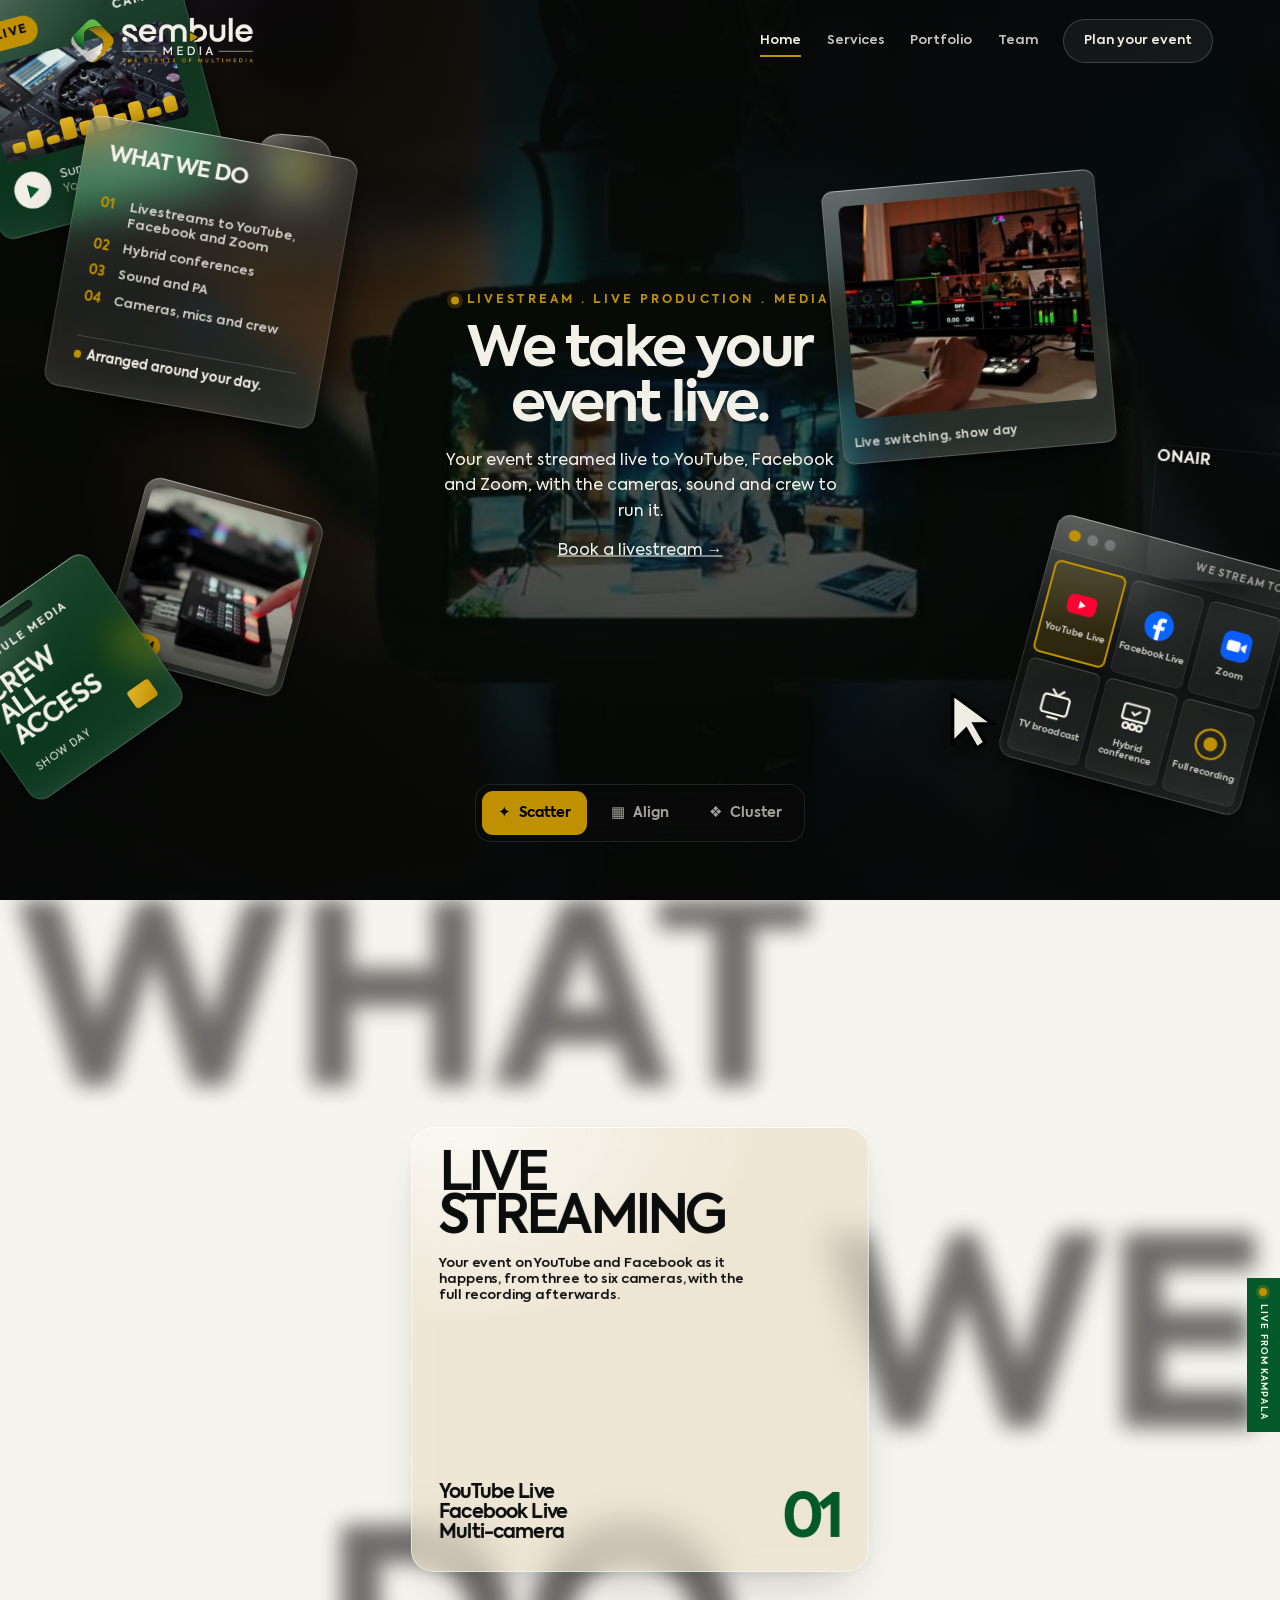
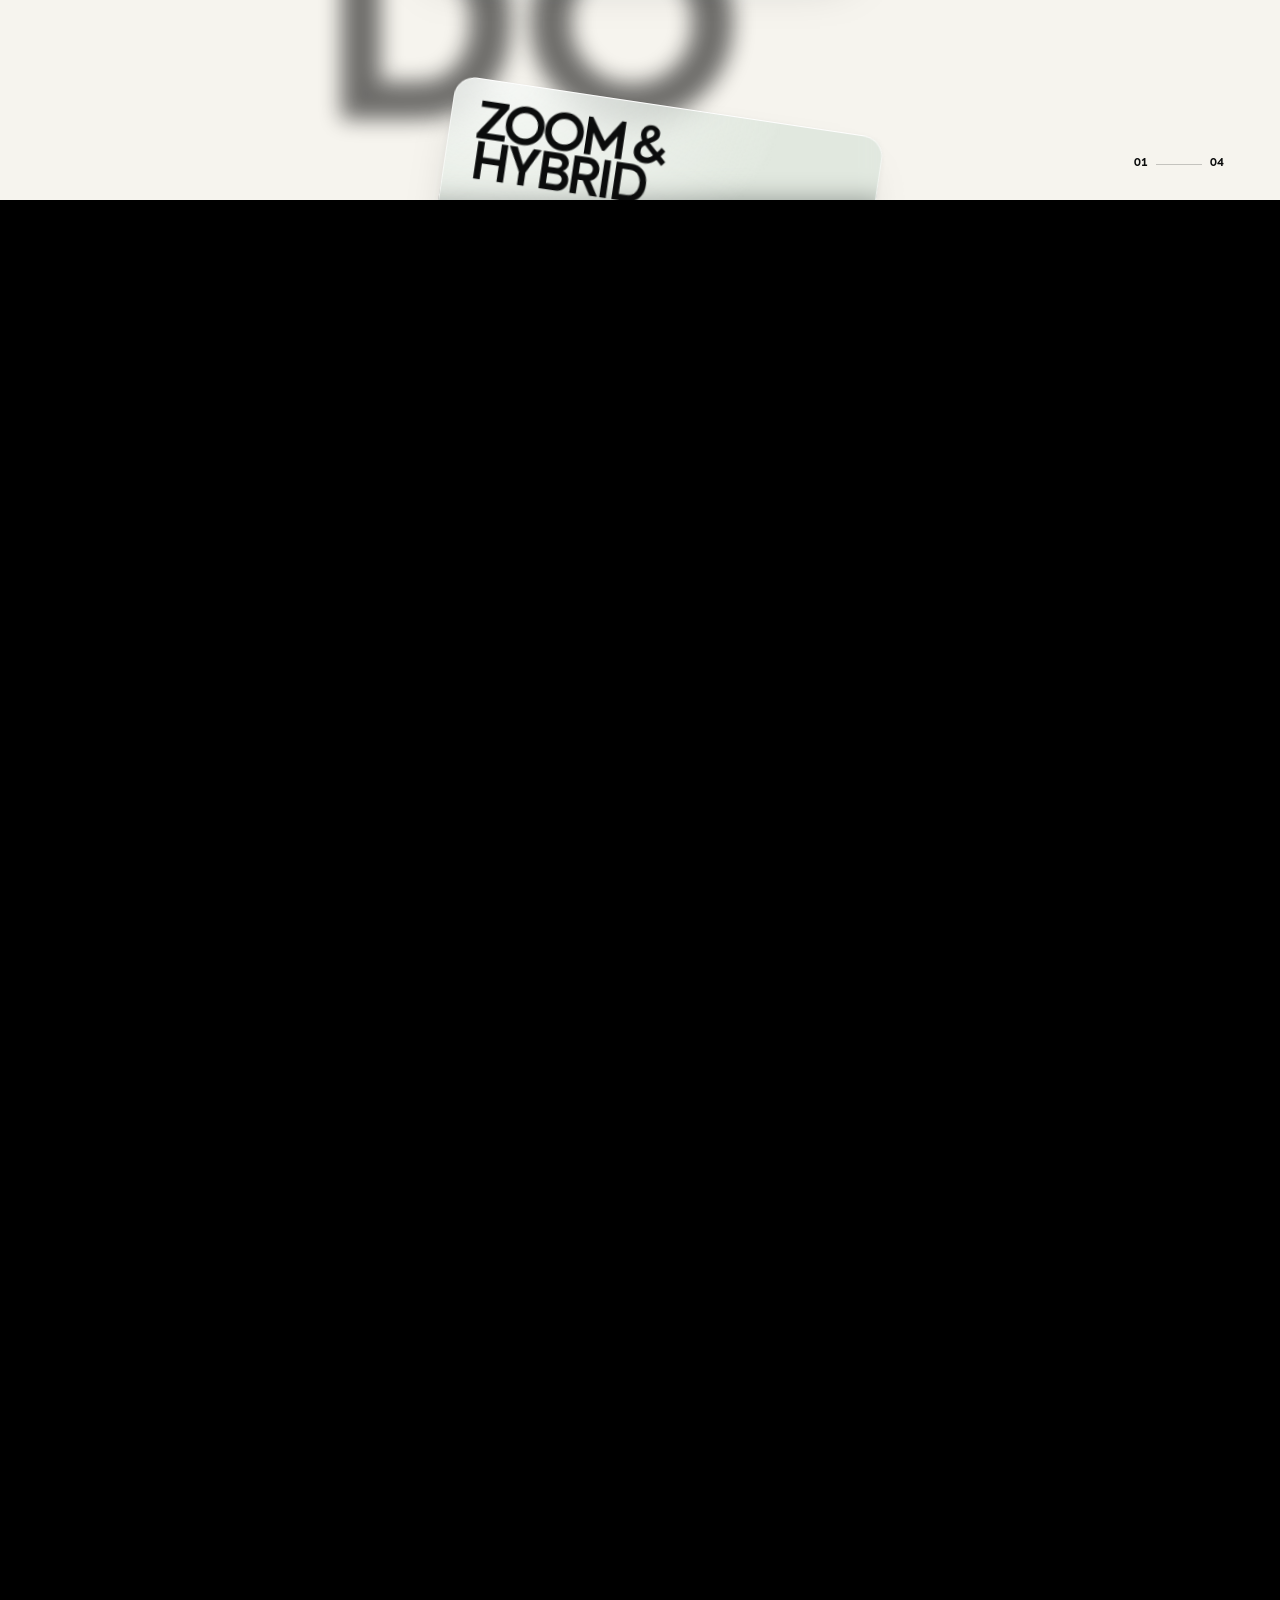
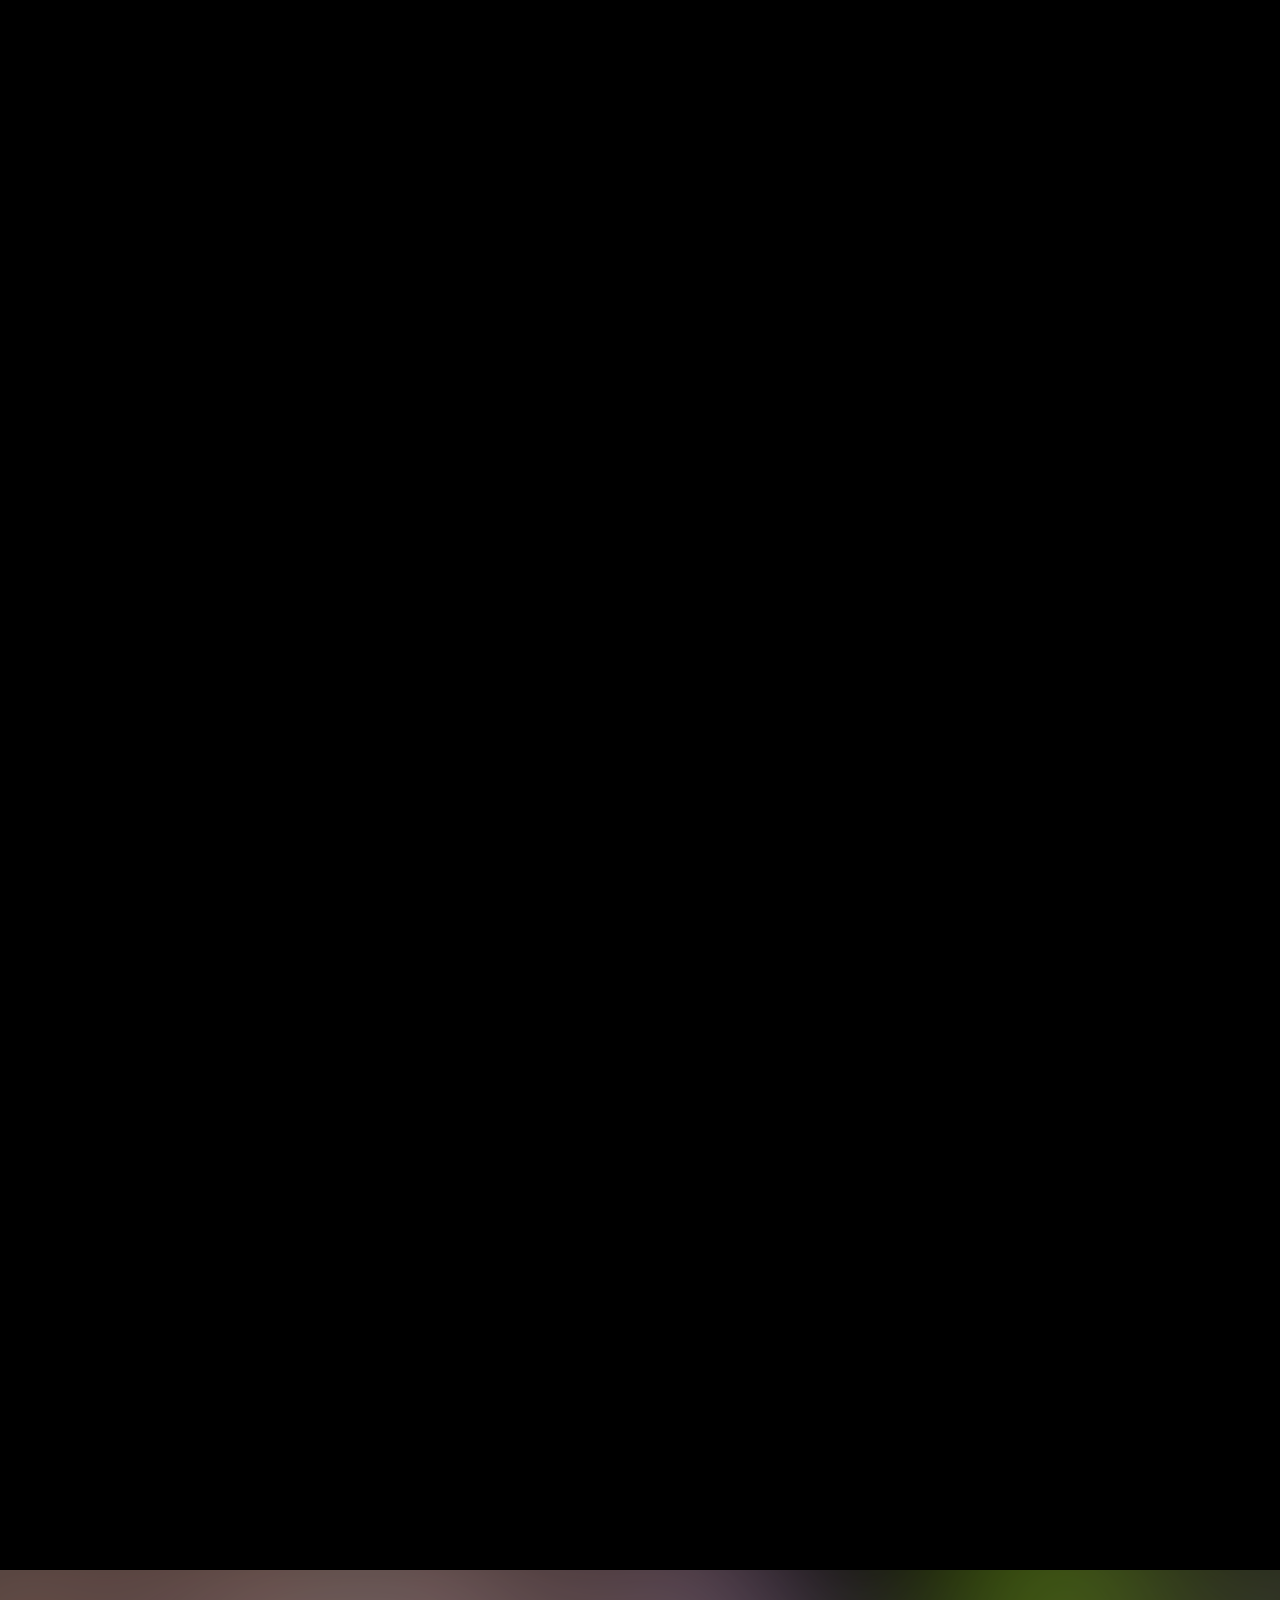
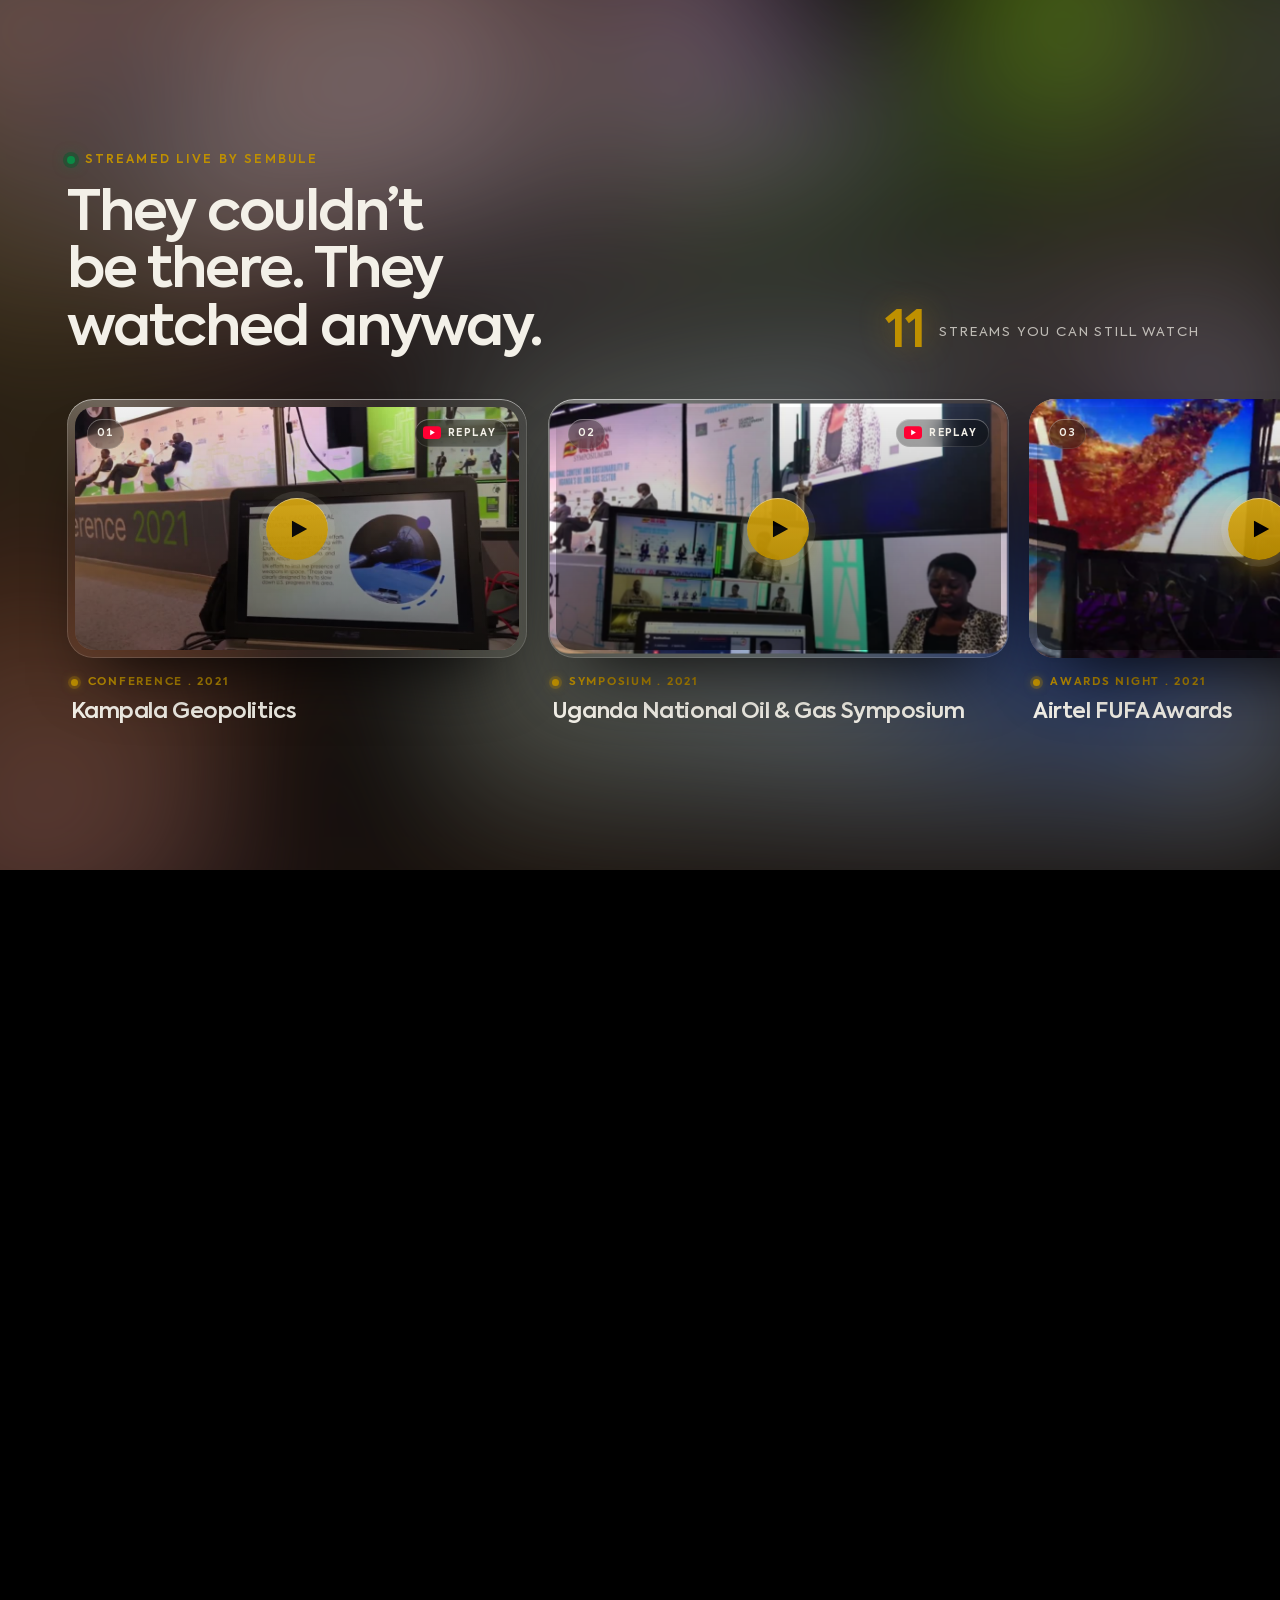
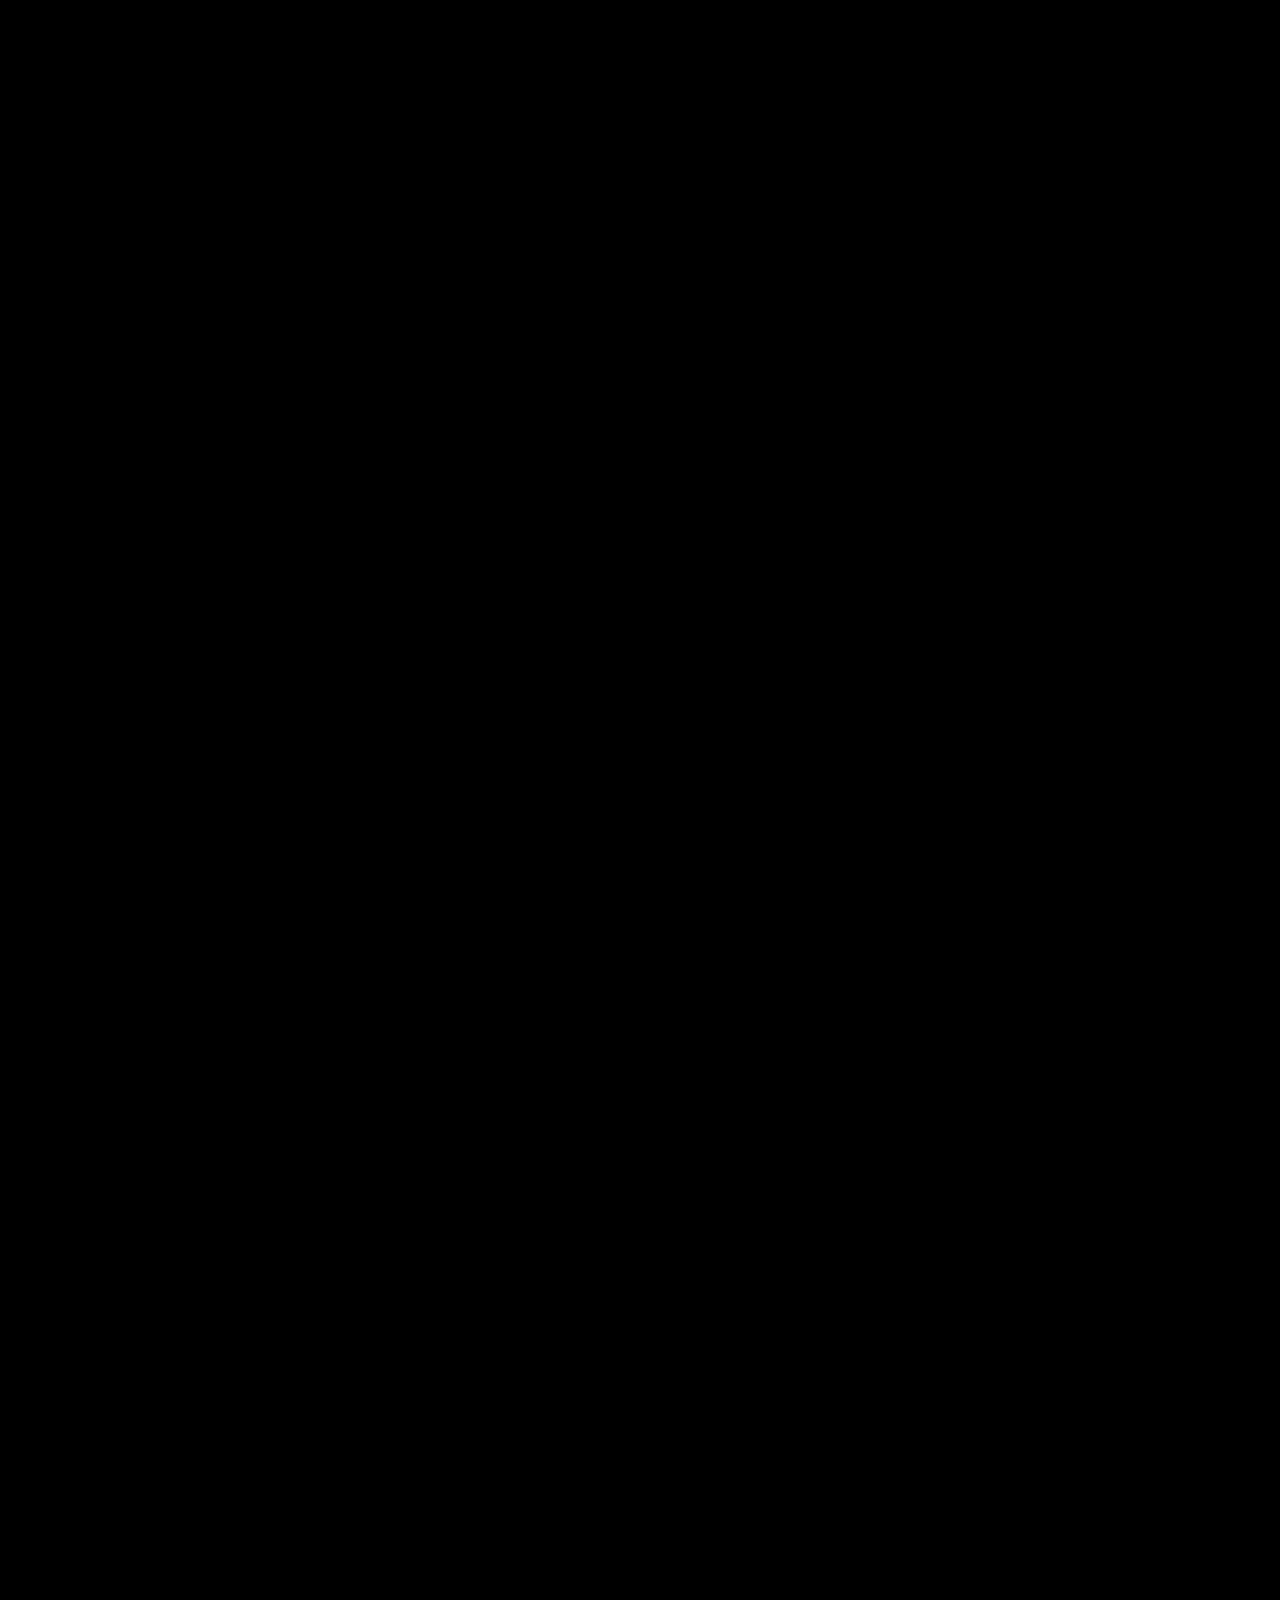
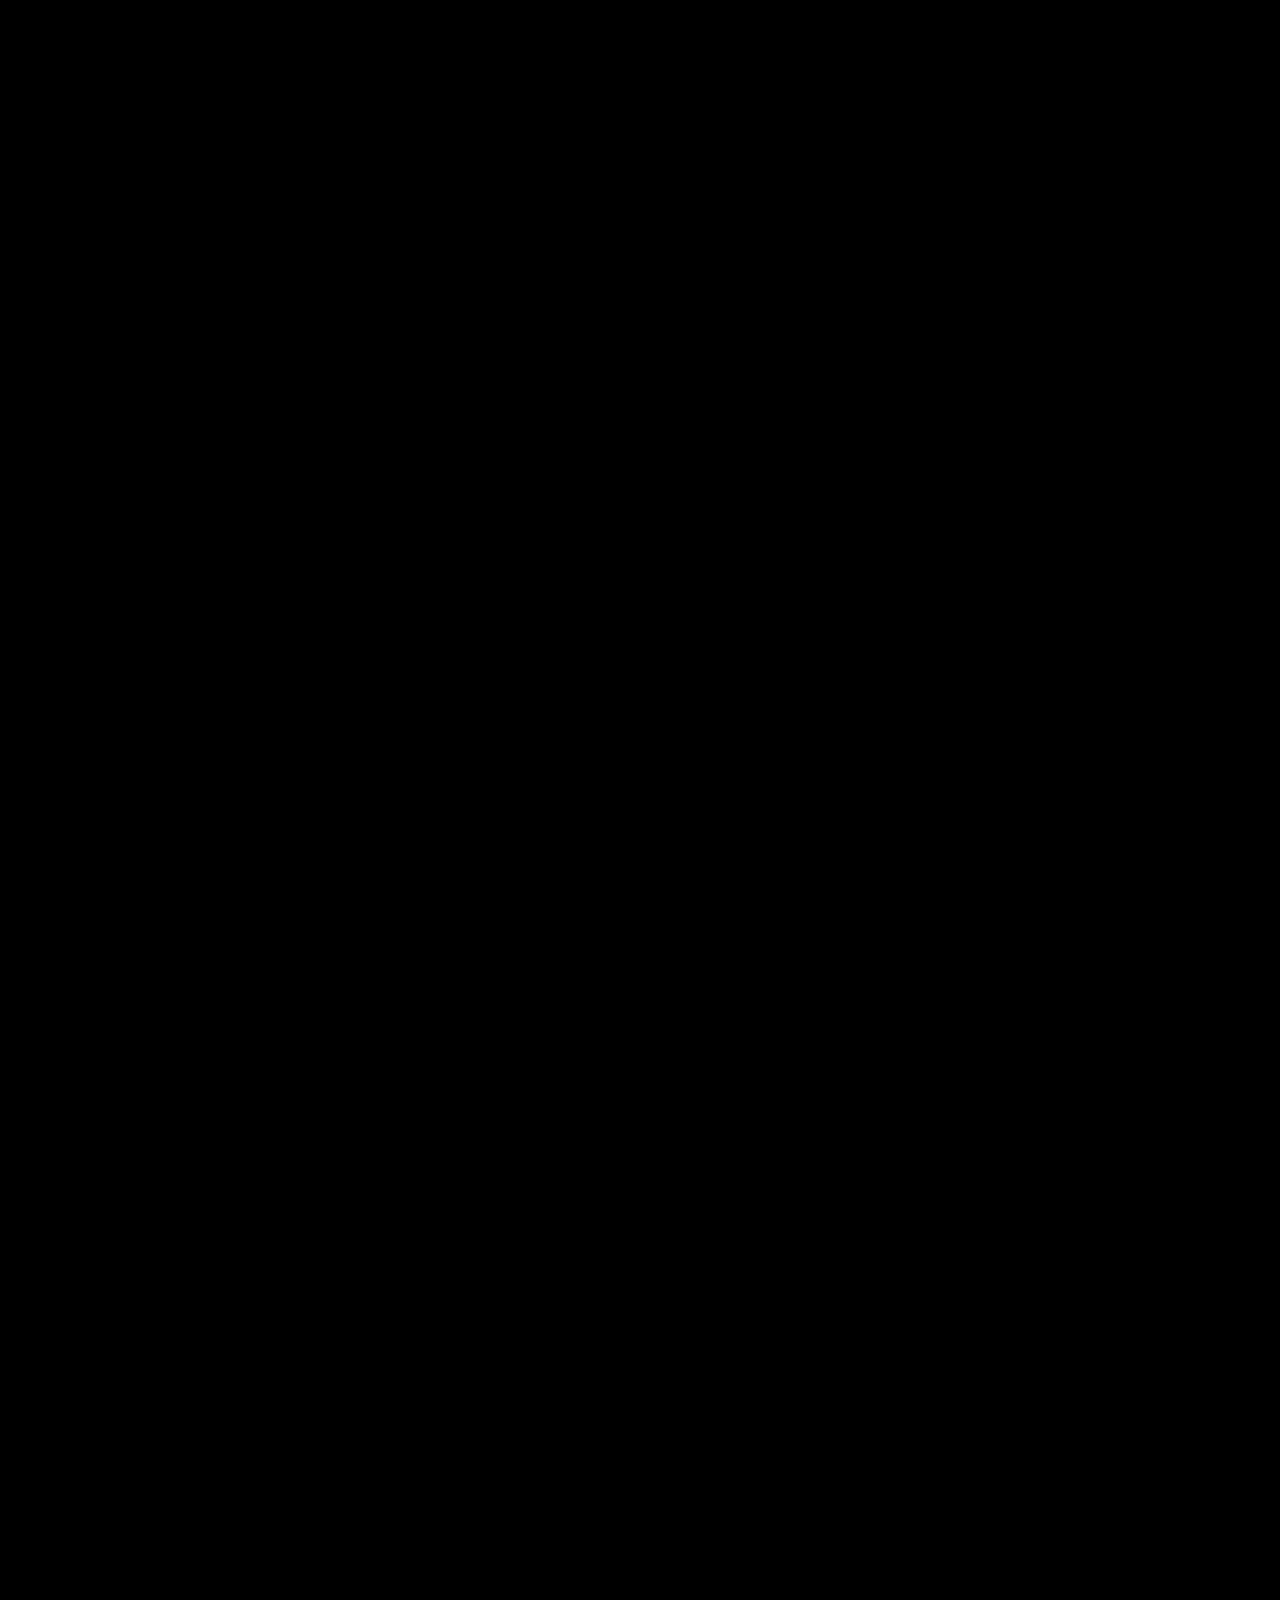
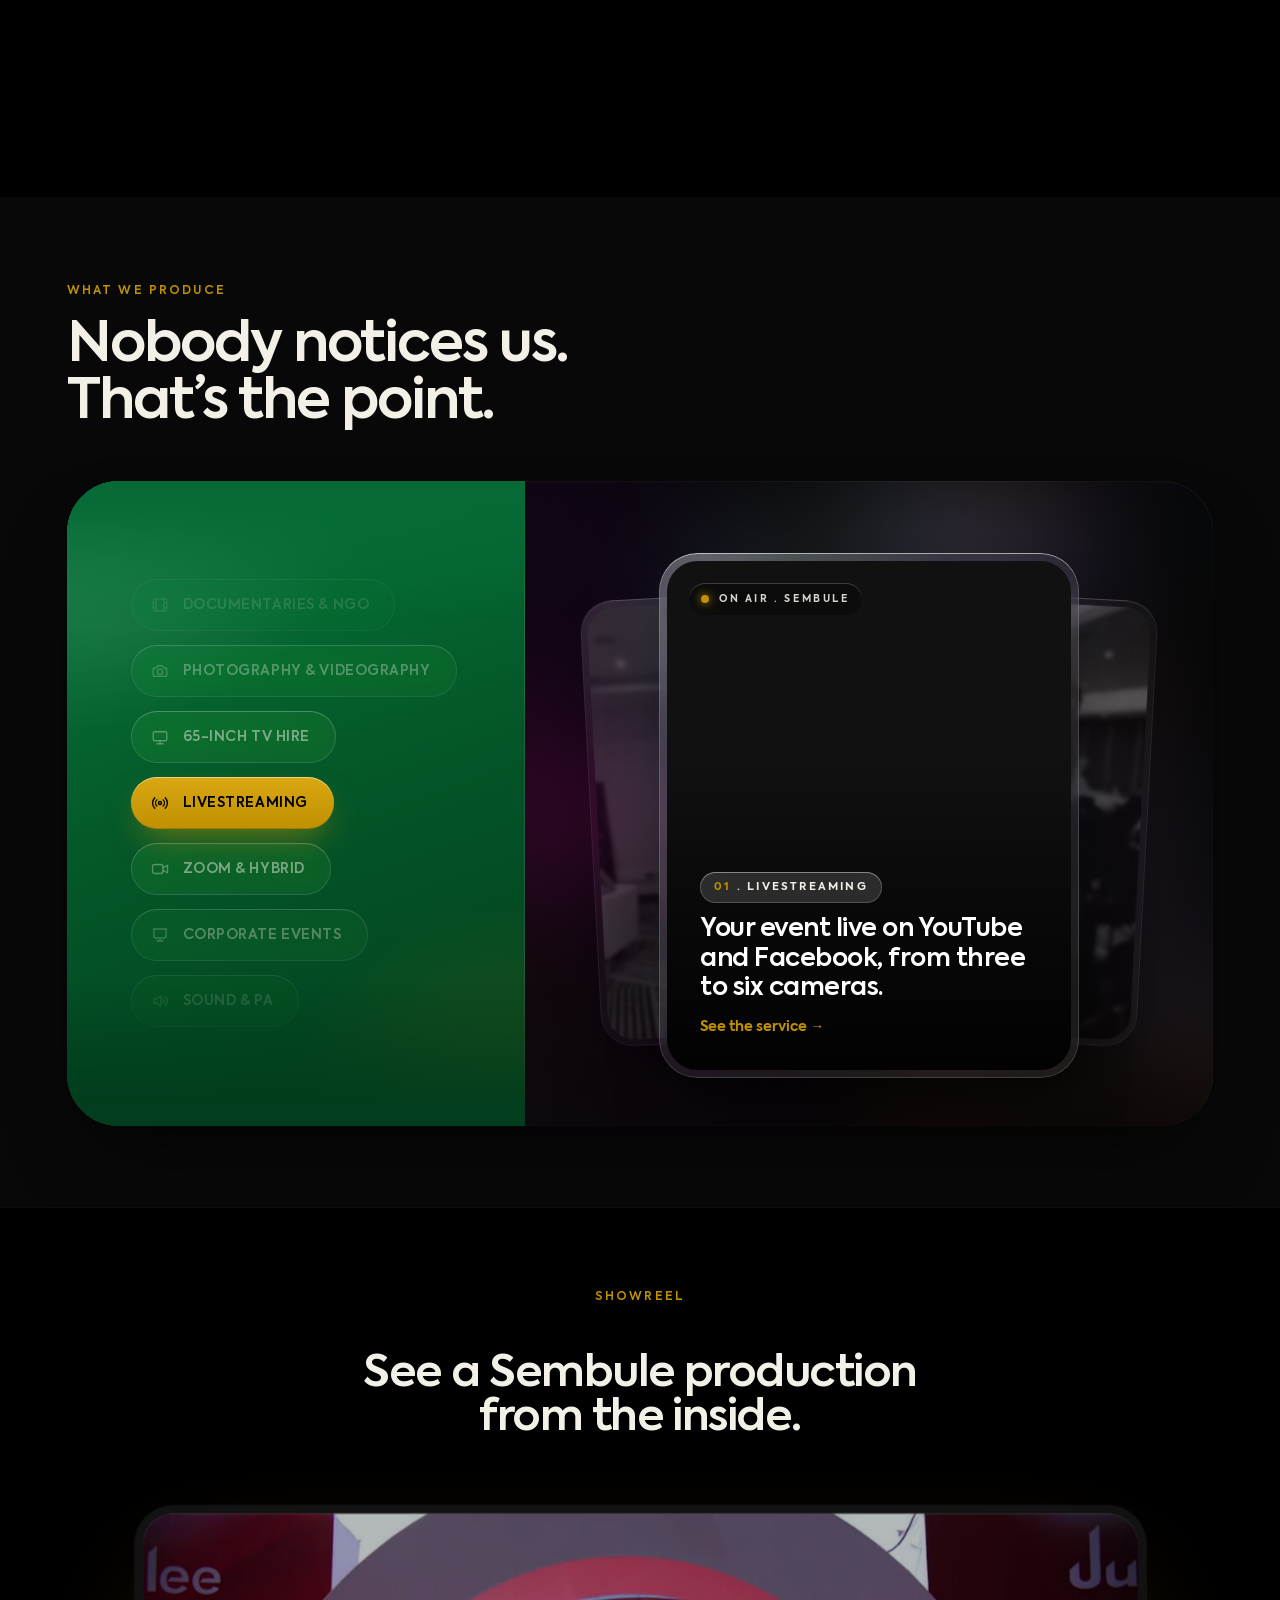
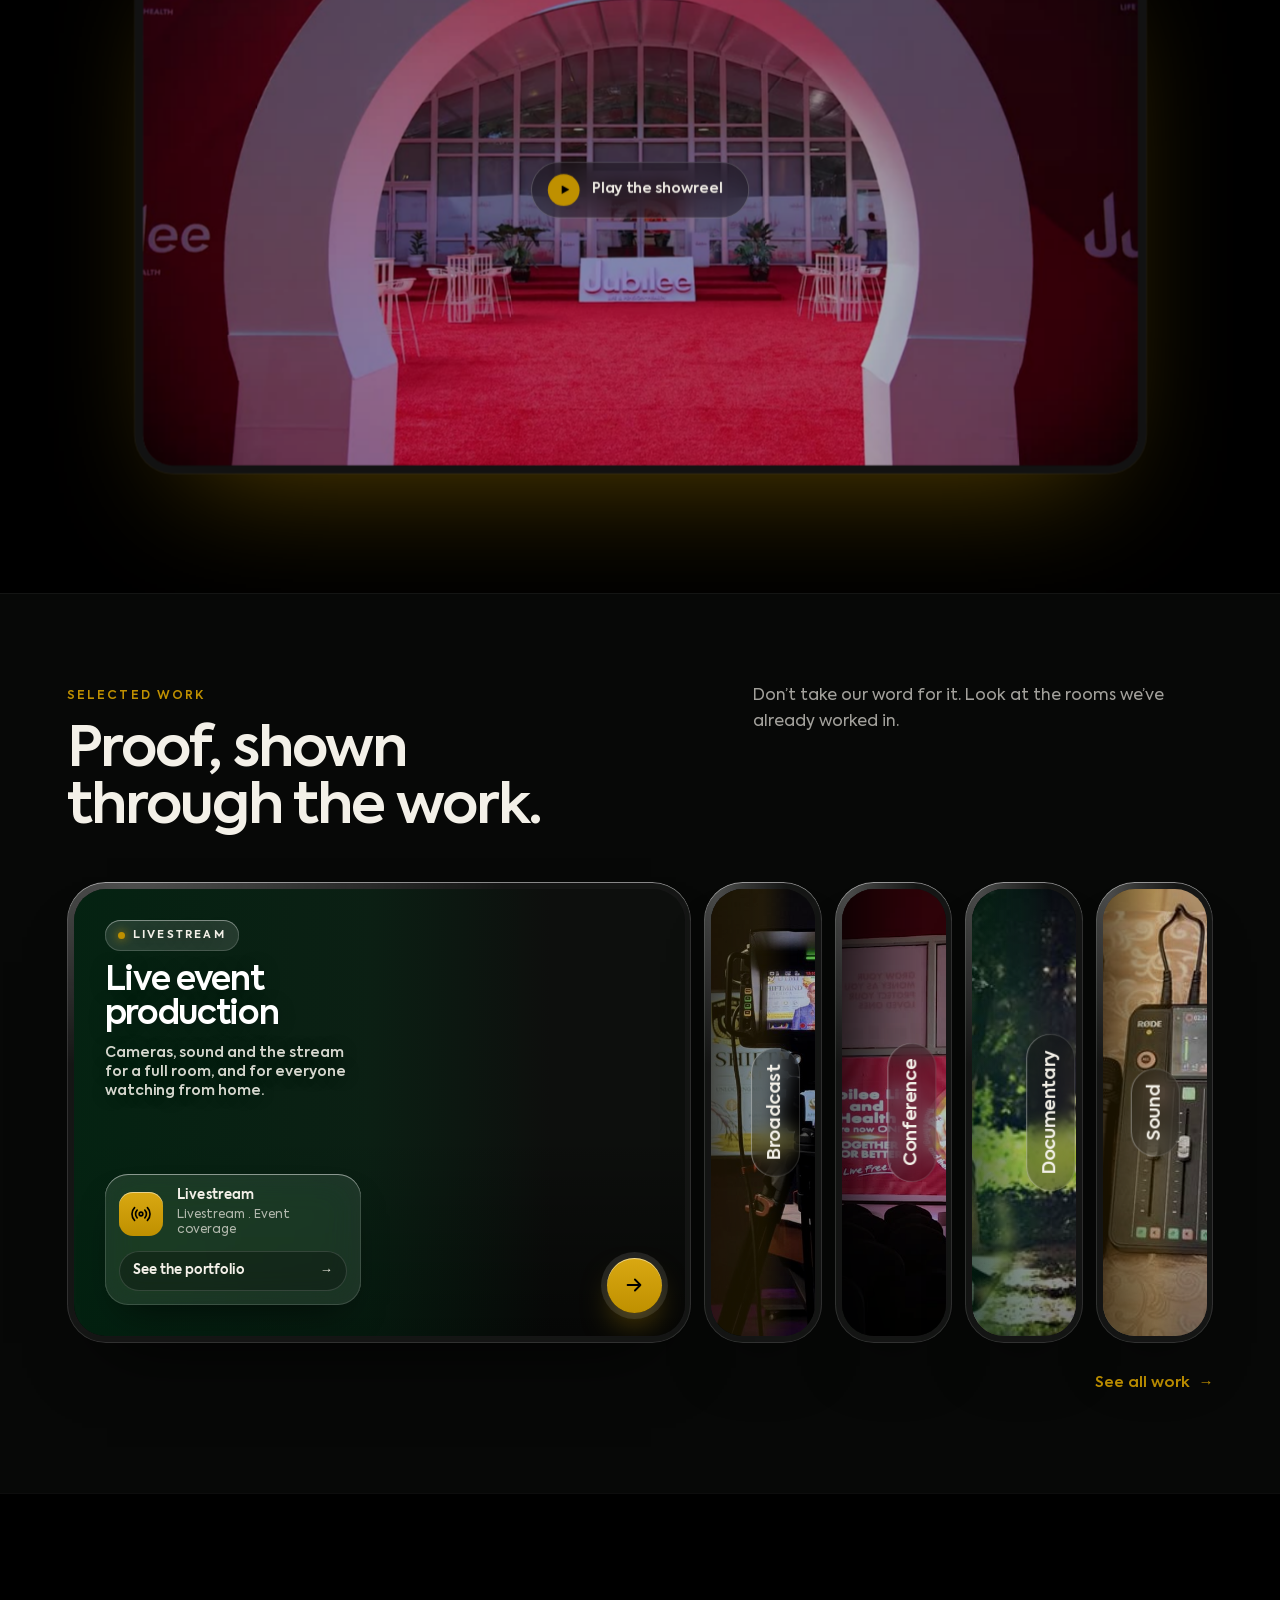
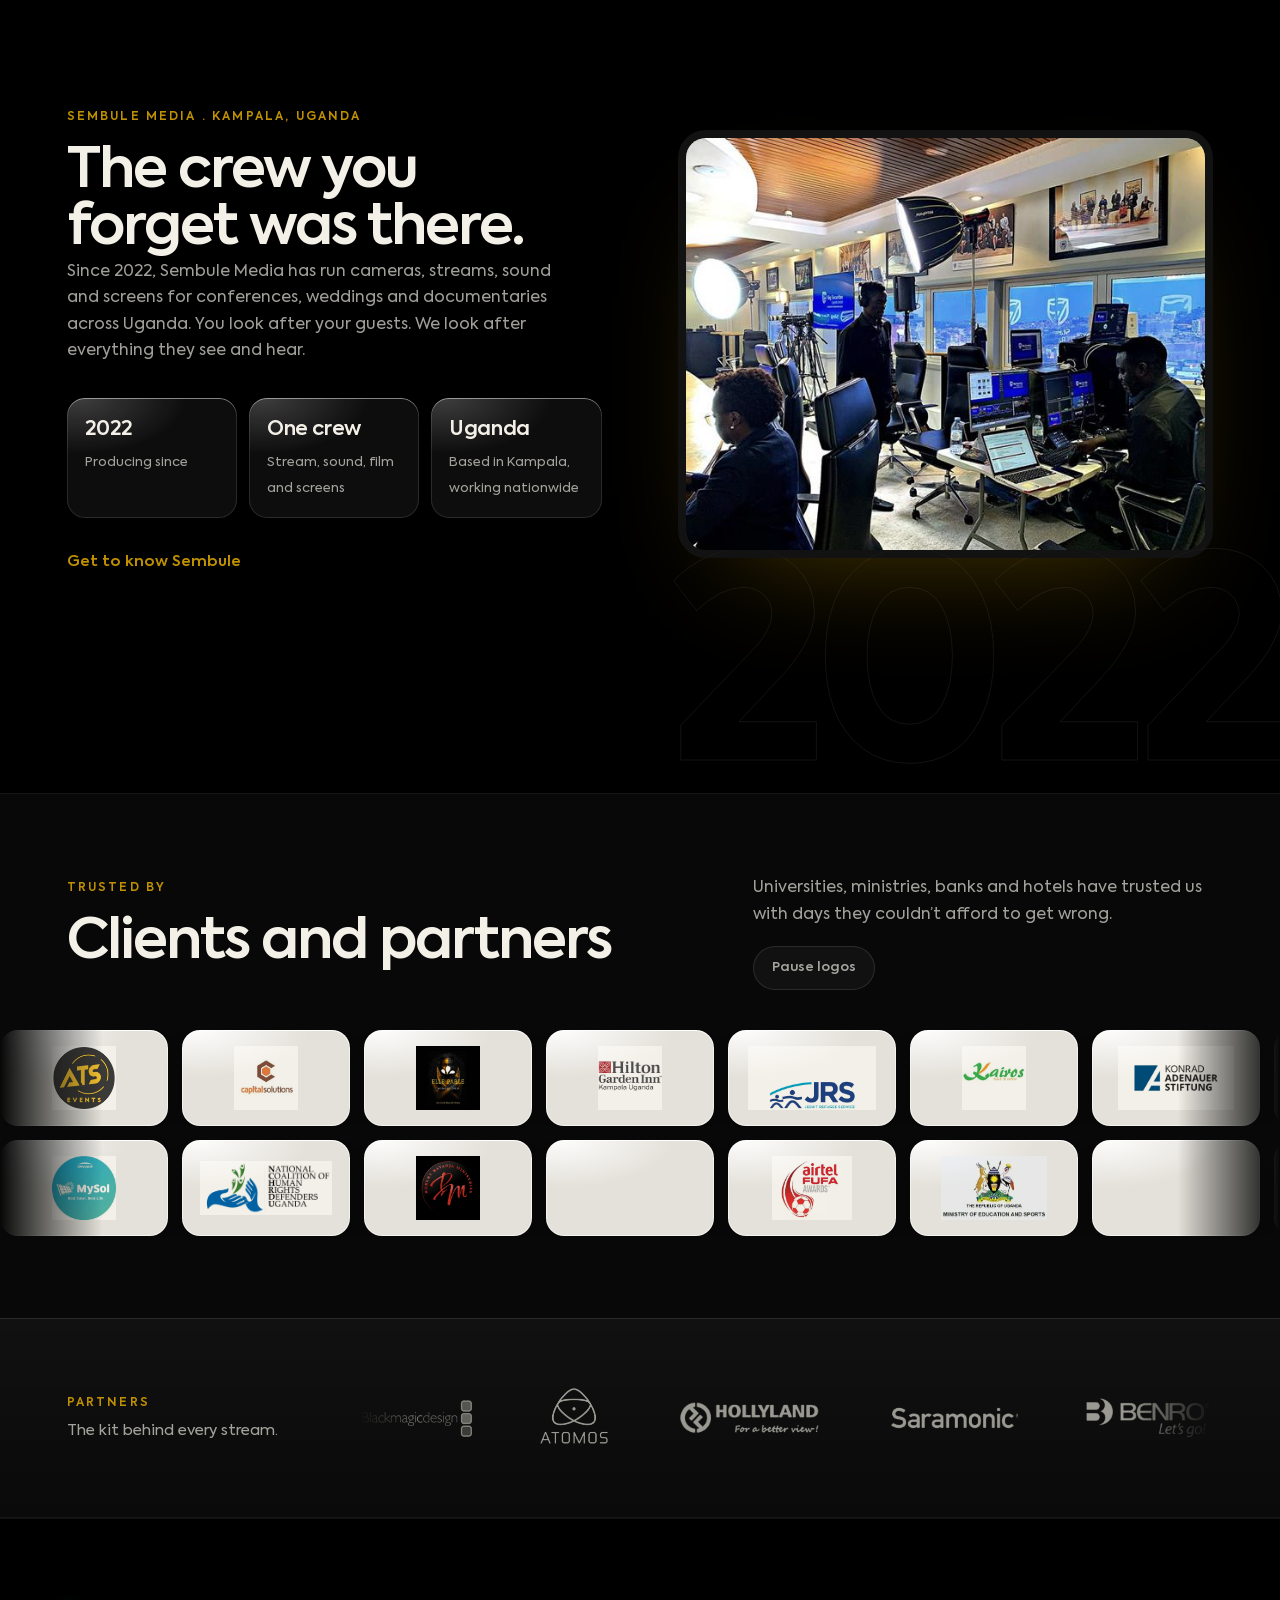
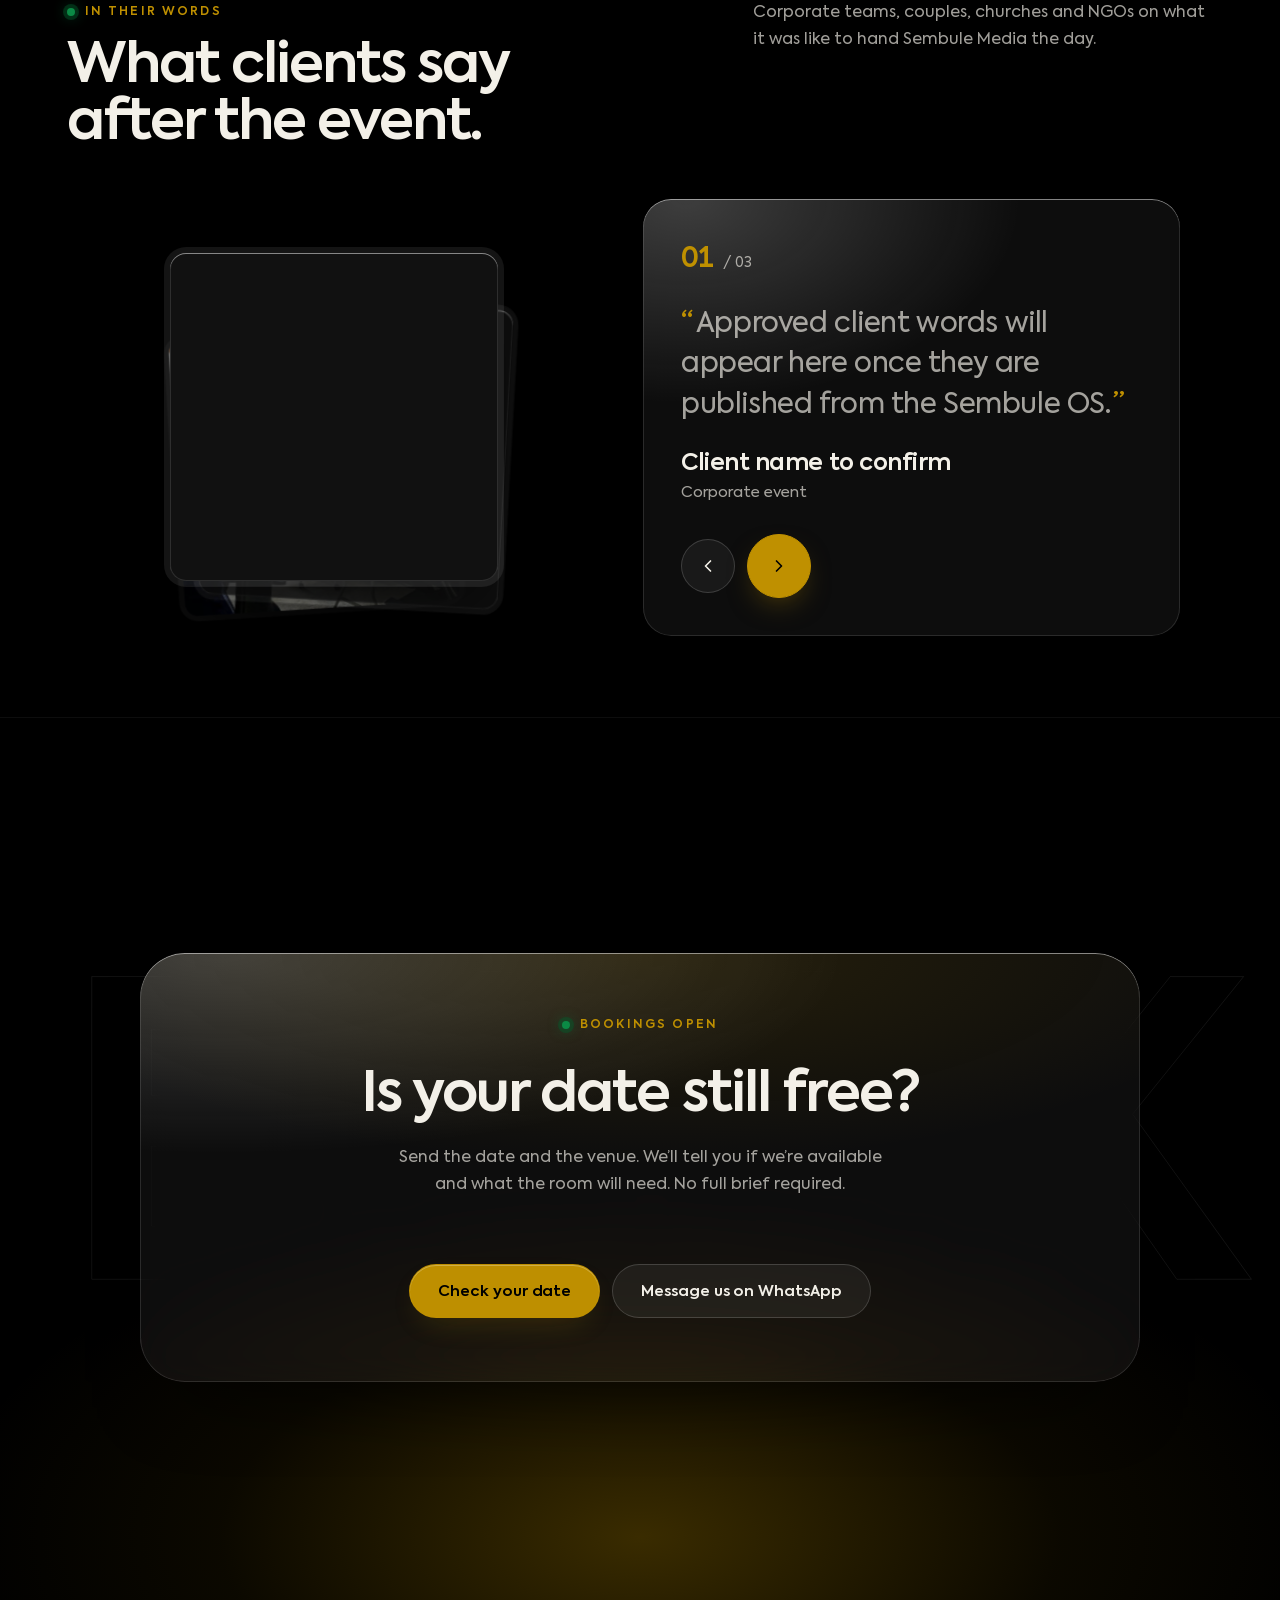
==== commit 24053801: "Services hero: the gimbal film and two short lines "Nobody wants a camera. / They want to be seen." " ====
--- a/site/index.html
+++ b/site/index.html
@@ -42,7 +42,7 @@
   <script defer src="./assets/js/vendor/lenis.min.js"></script><script defer src="./assets/js/motion.js?v=step5-1"></script>
   <script defer src="./assets/js/analytics.js"></script>
   <meta name="sembule-site-content" content="./content/site-content.json">
-<link rel="stylesheet" href="./assets/css/glass-site.css?v=gs-1">
+<link rel="stylesheet" href="./assets/css/glass-site.css?v=gs-3">
 </head>
 <body class="home-page home-dark">
   <!-- Going-live intro film (once per visit, full motion only): the camera screen counts 3, 2, 1 and shows the logo.
--- a/site/assets/css/glass-site.css
+++ b/site/assets/css/glass-site.css
@@ -130,3 +130,30 @@
     background: #121412;
   }
 }
+
+/* ---------- Services hero: two short lines and a film in a glass frame ---------- */
+.site-dark .page-hero--stage h1 { max-width: 14ch; margin-bottom: 0; }
+.site-dark .page-hero__kicker {
+  margin: .08em 0 0;
+  color: #bf9000;
+  font-family: var(--font-display, inherit);
+  font-size: clamp(40px, 5.6vw, 84px);
+  font-weight: 700;
+  line-height: .98;
+  letter-spacing: -.045em;
+  text-shadow: 0 0 40px rgba(191, 144, 0, .35);
+}
+.site-dark .page-hero__line { max-width: 36ch; margin: clamp(18px, 2.4vw, 28px) 0 0; color: rgba(243, 240, 232, .76); font-size: clamp(16px, 1.25vw, 19px); line-height: 1.5; }
+.site-dark .page-hero__visual--film video {
+  display: block;
+  width: 100%;
+  height: auto;
+  aspect-ratio: 1;
+  object-fit: cover;
+  border: 8px solid rgba(255, 255, 255, .08);
+  border-radius: clamp(28px, 3vw, 44px);
+  background: #3a3210 center / cover no-repeat;
+  background-clip: padding-box;
+  box-shadow: var(--gs-rim), 0 50px 100px -40px rgba(191, 144, 0, .55), 0 30px 60px -30px rgba(0, 0, 0, .8);
+}
+.site-dark .page-hero--stage h1, .site-dark .page-hero__kicker { max-width: 12ch; font-size: clamp(42px, 5vw, 78px); line-height: .98; letter-spacing: -.045em; text-wrap: balance; }
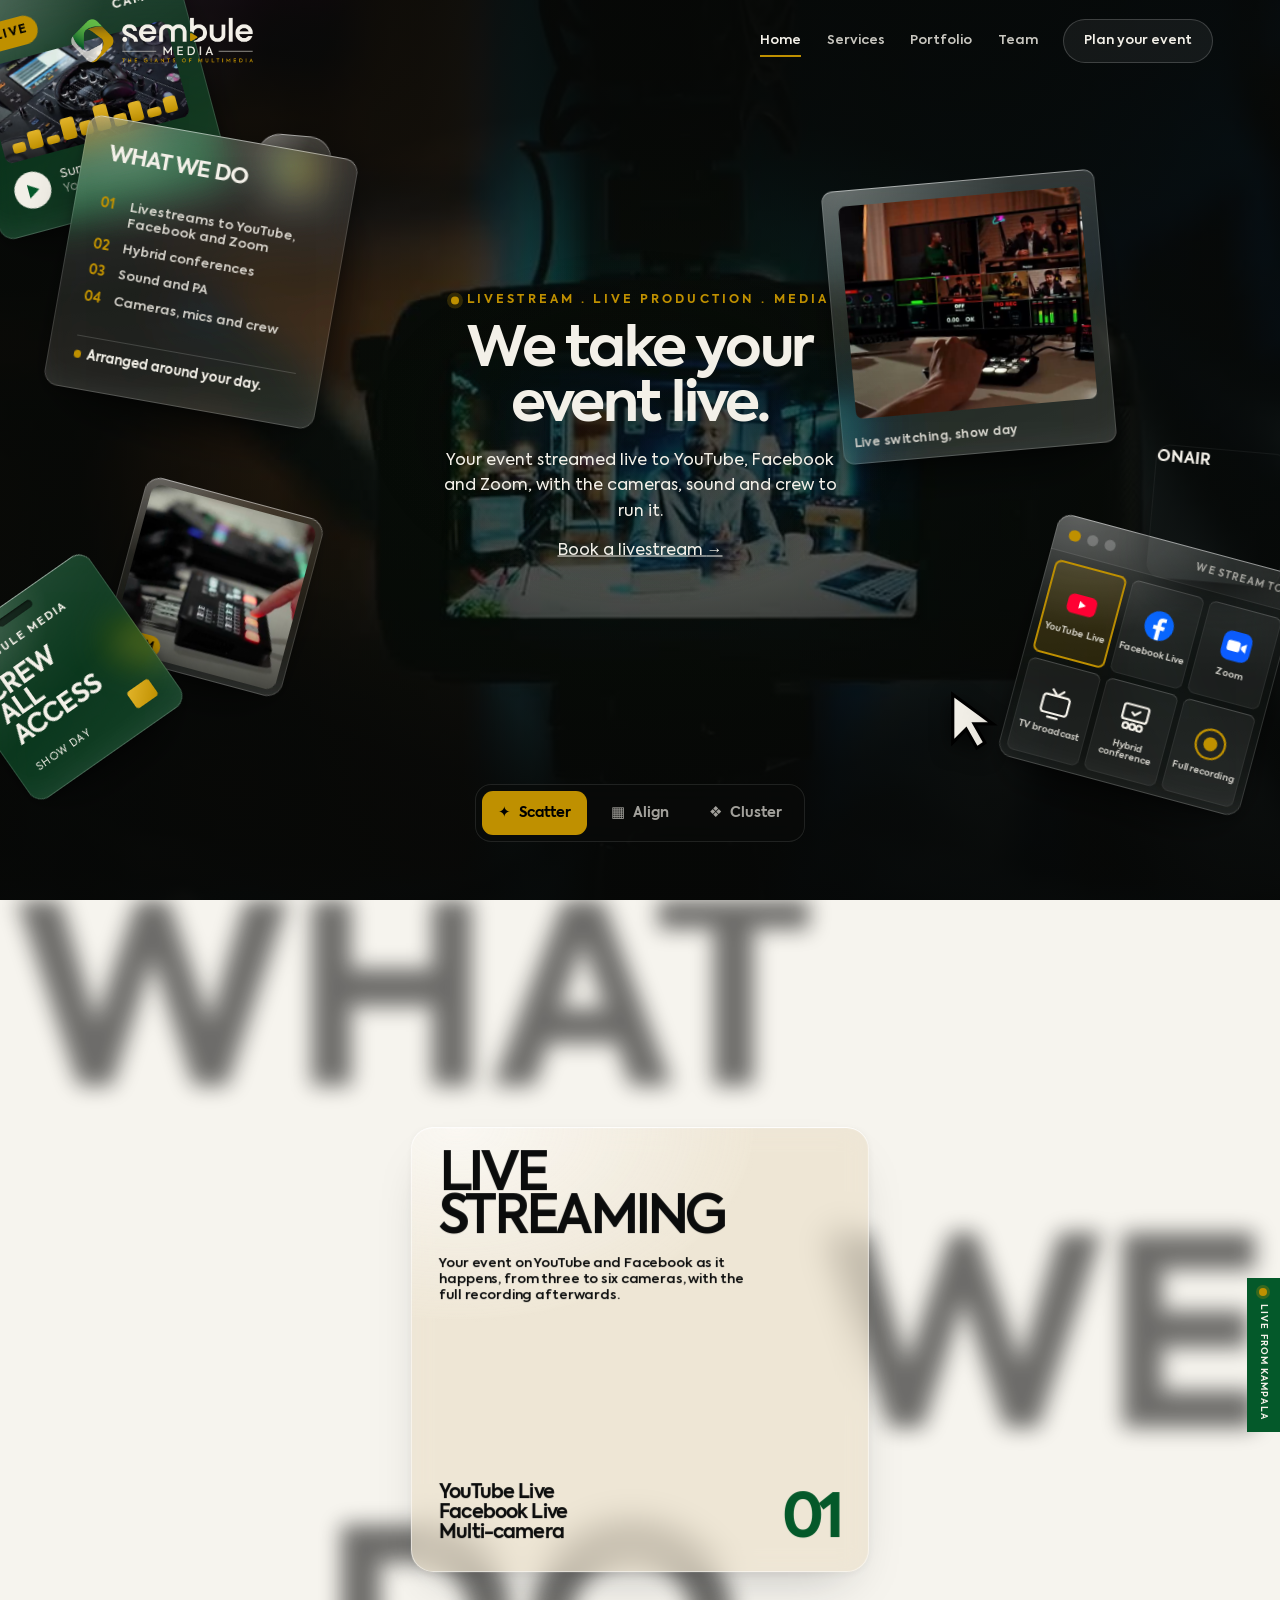
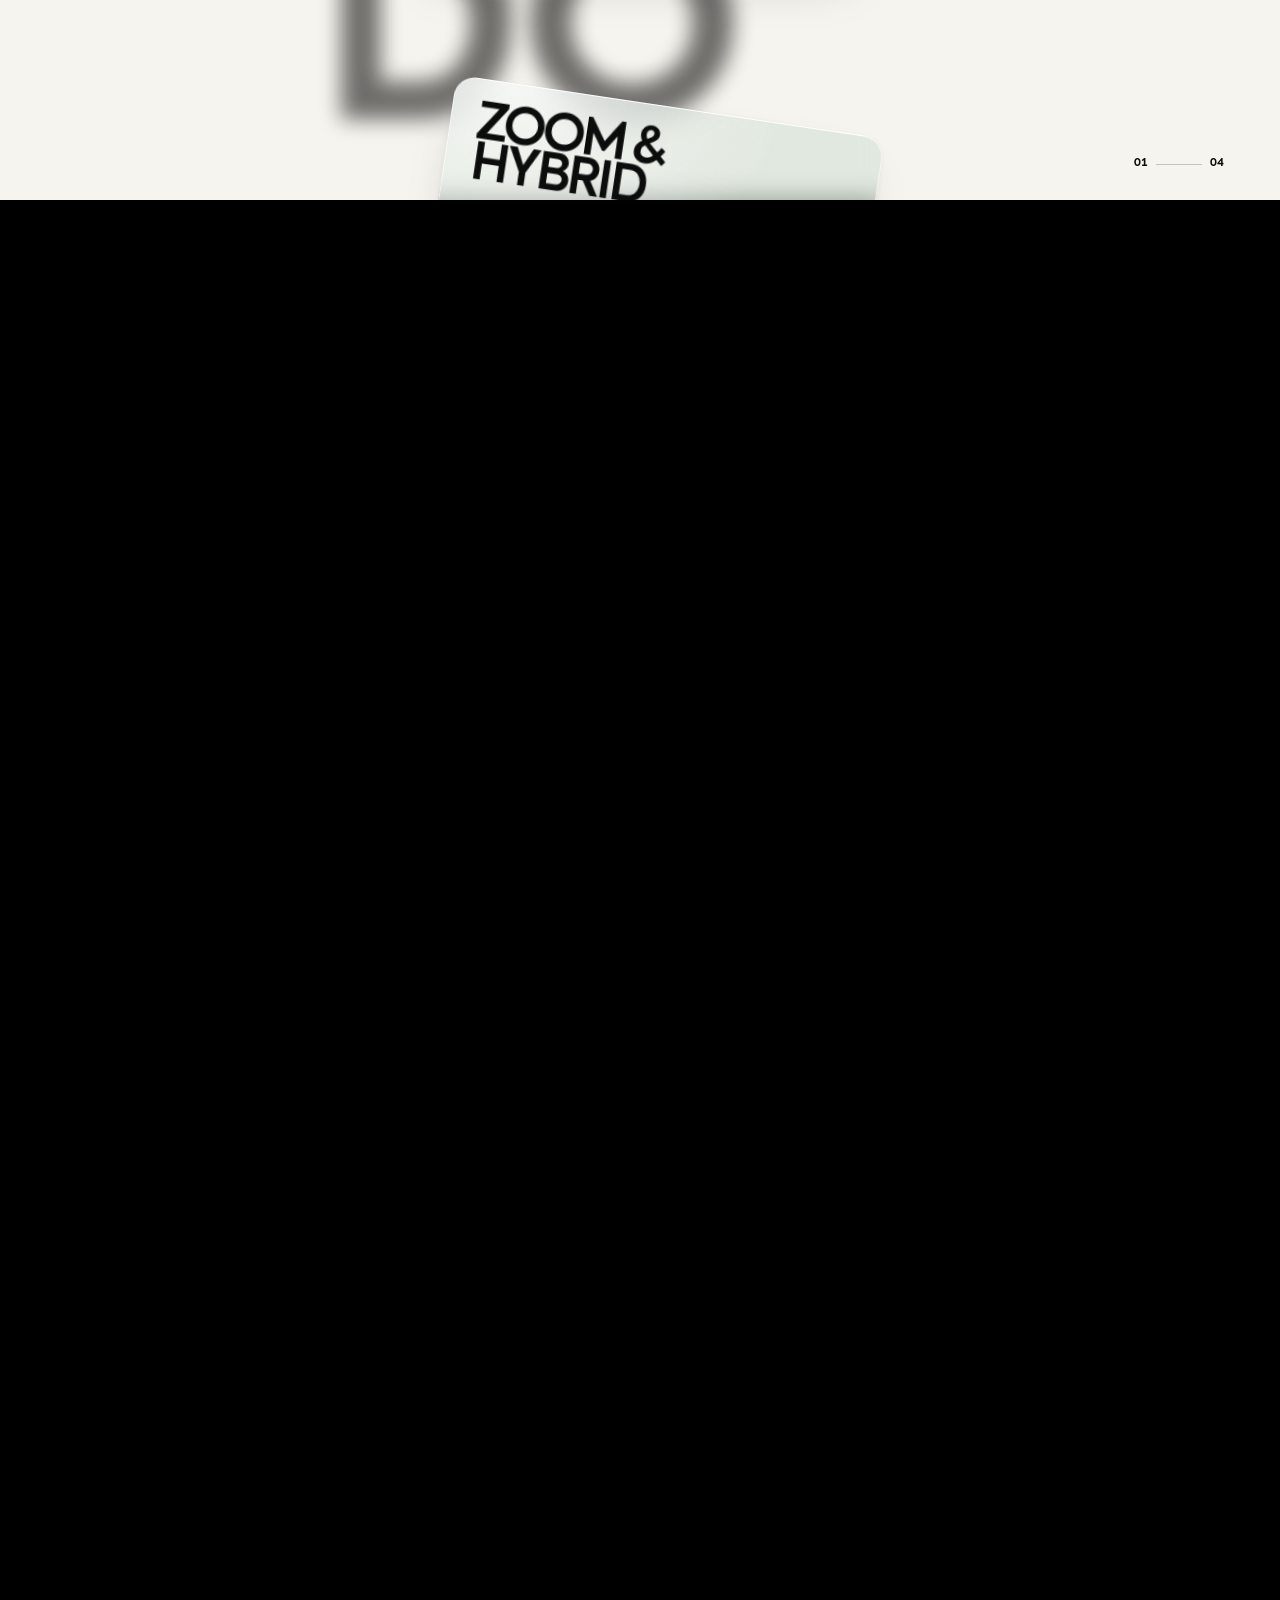
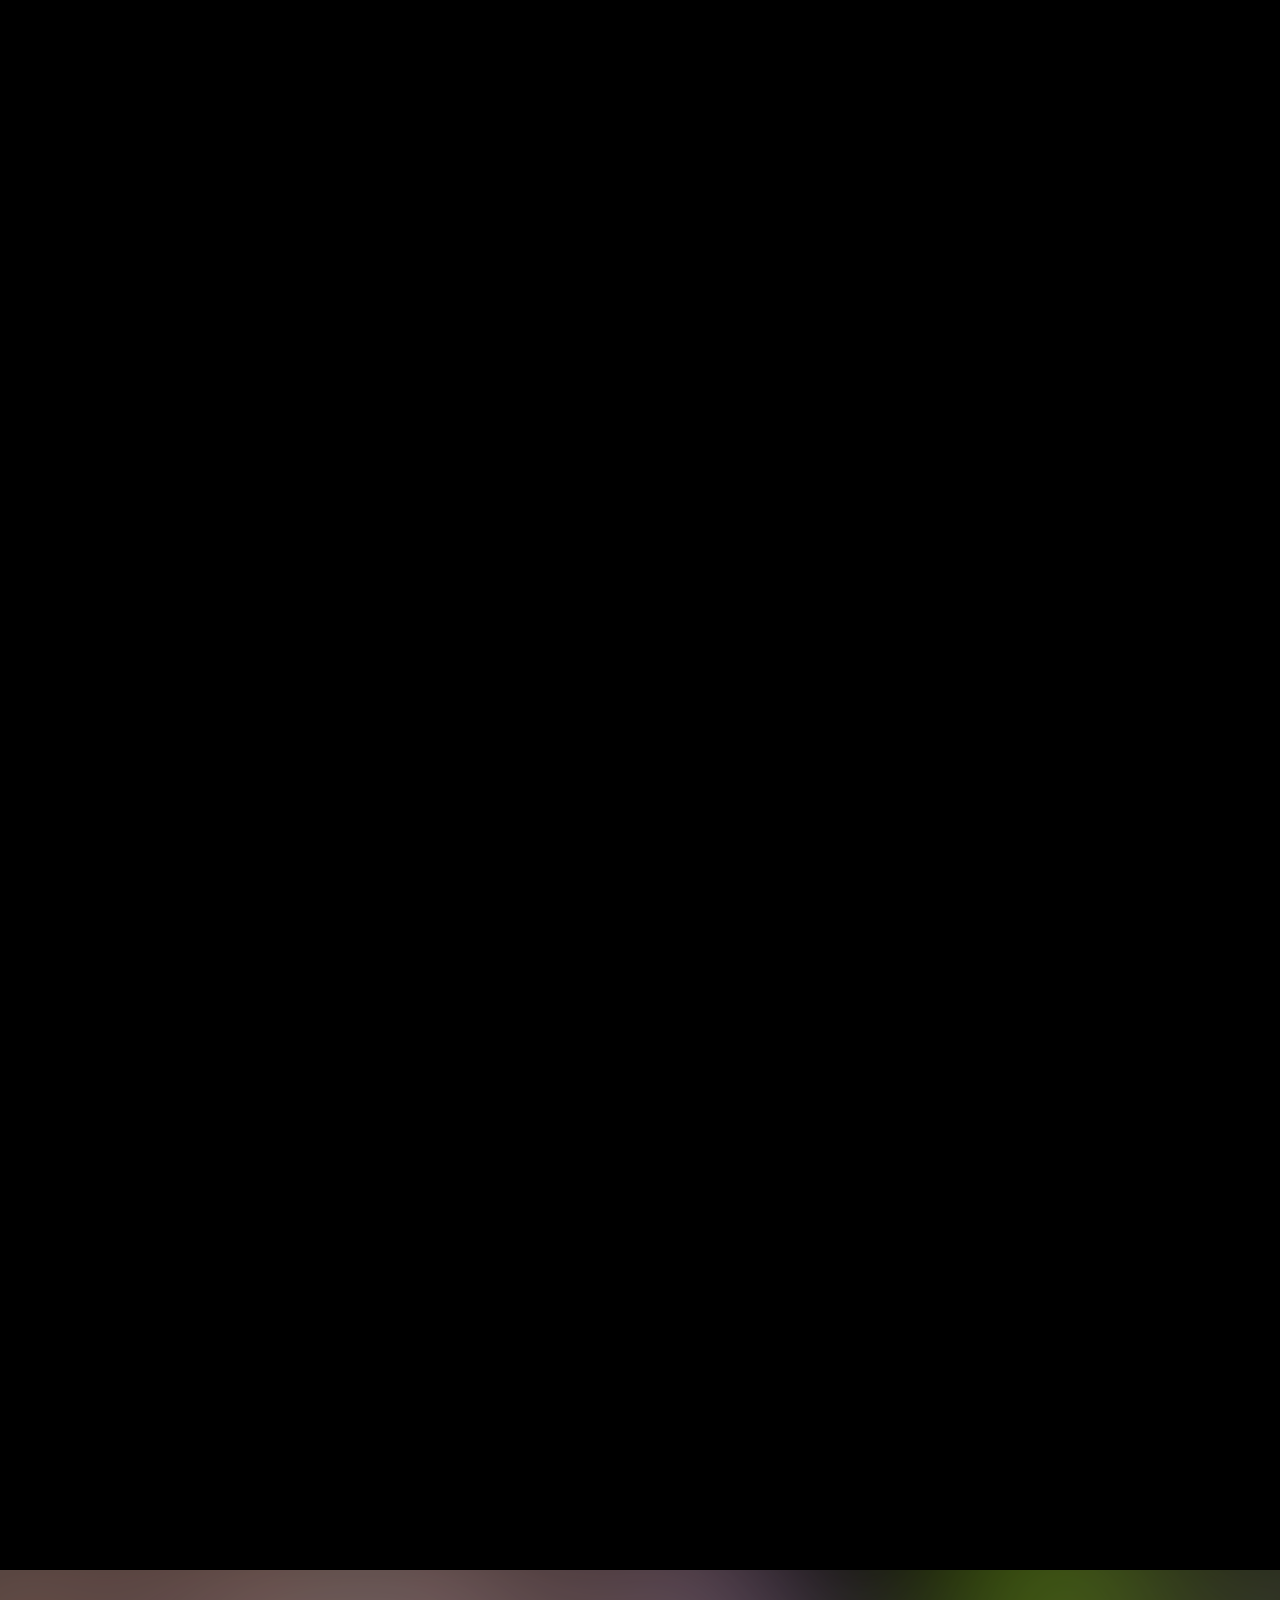
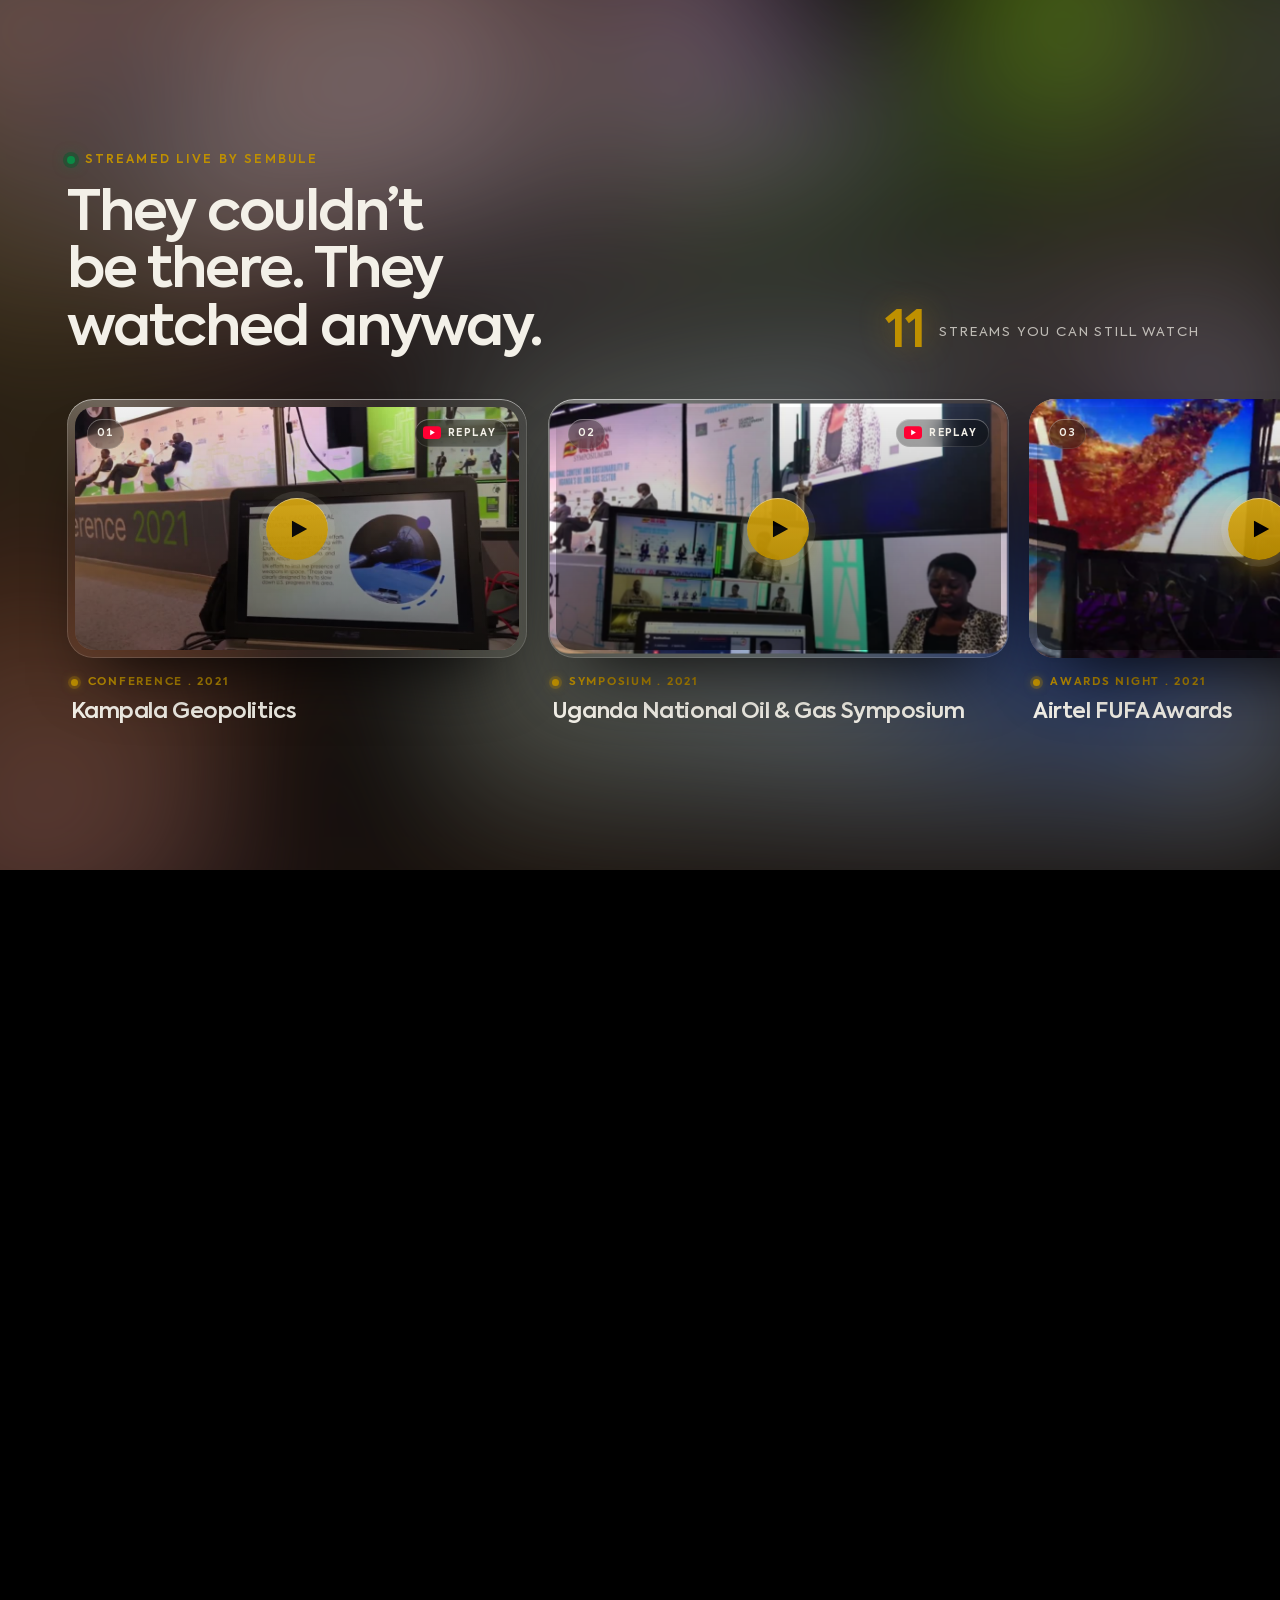
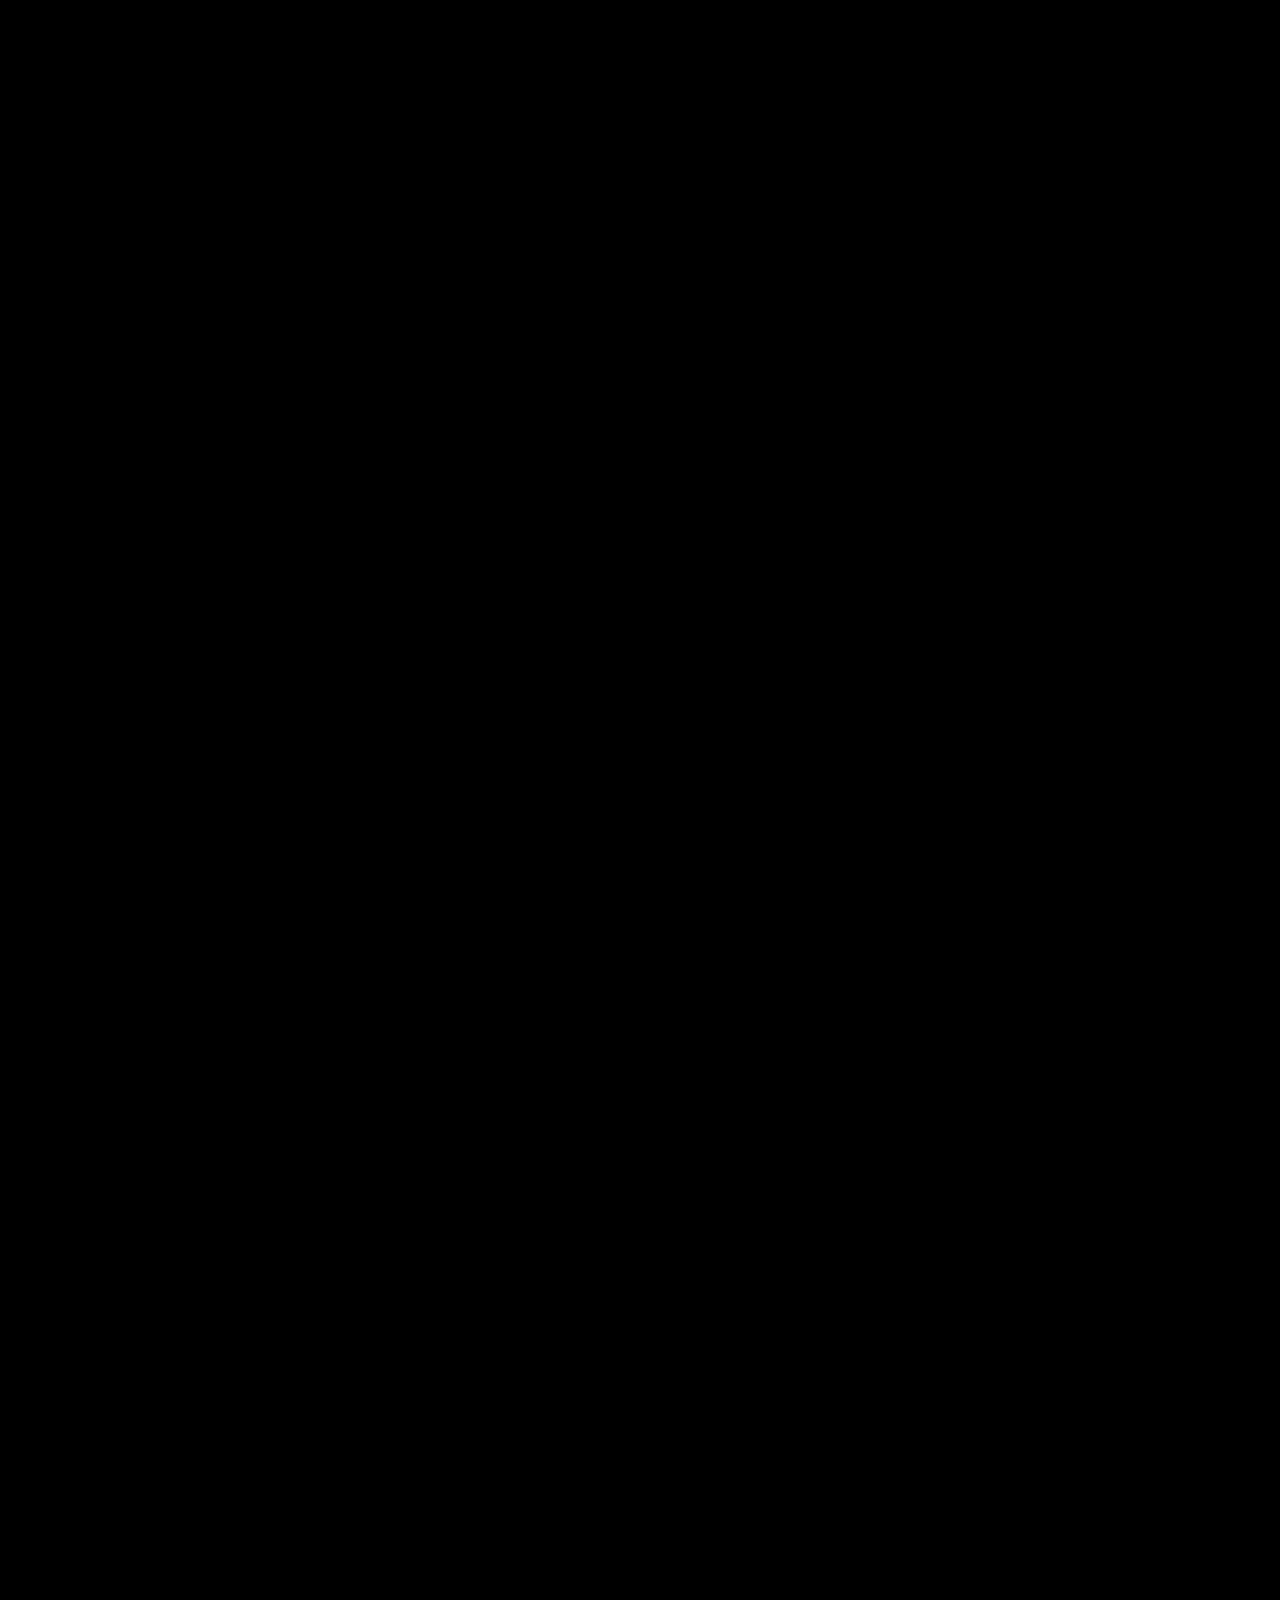
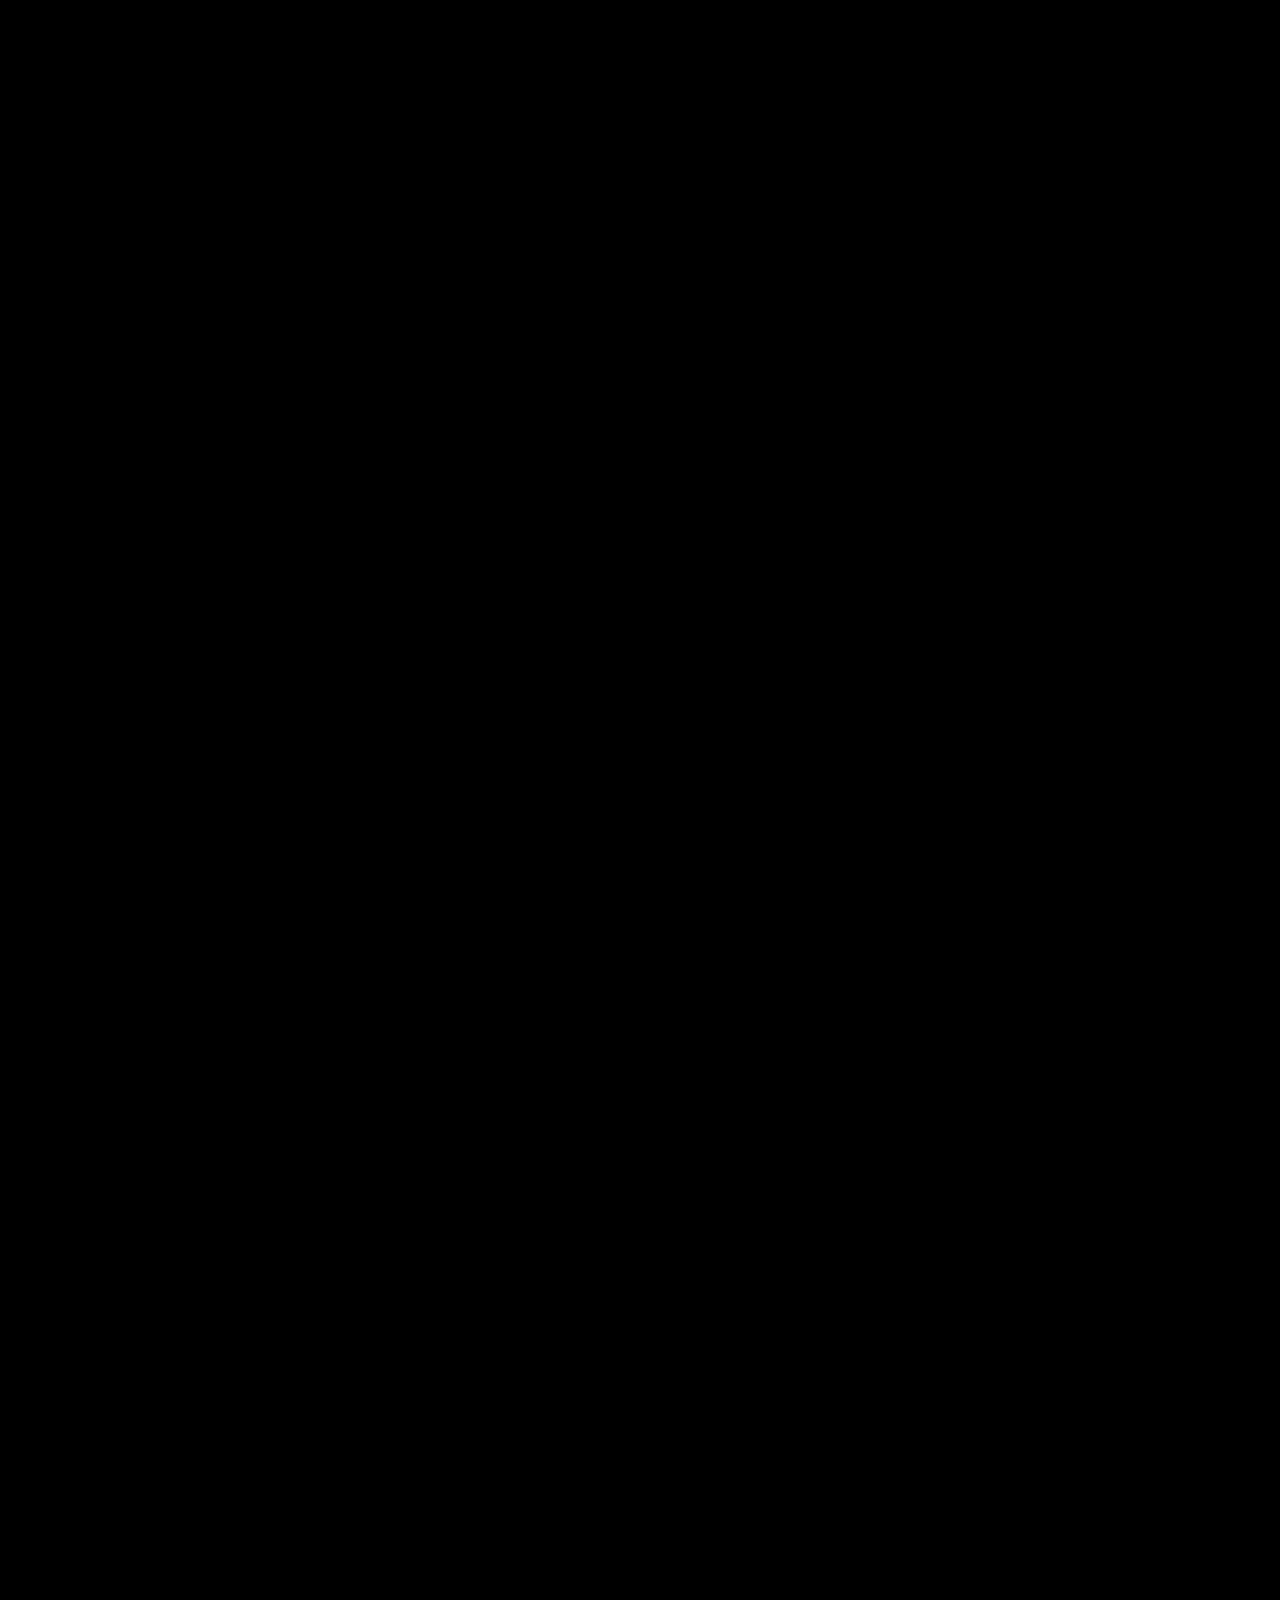
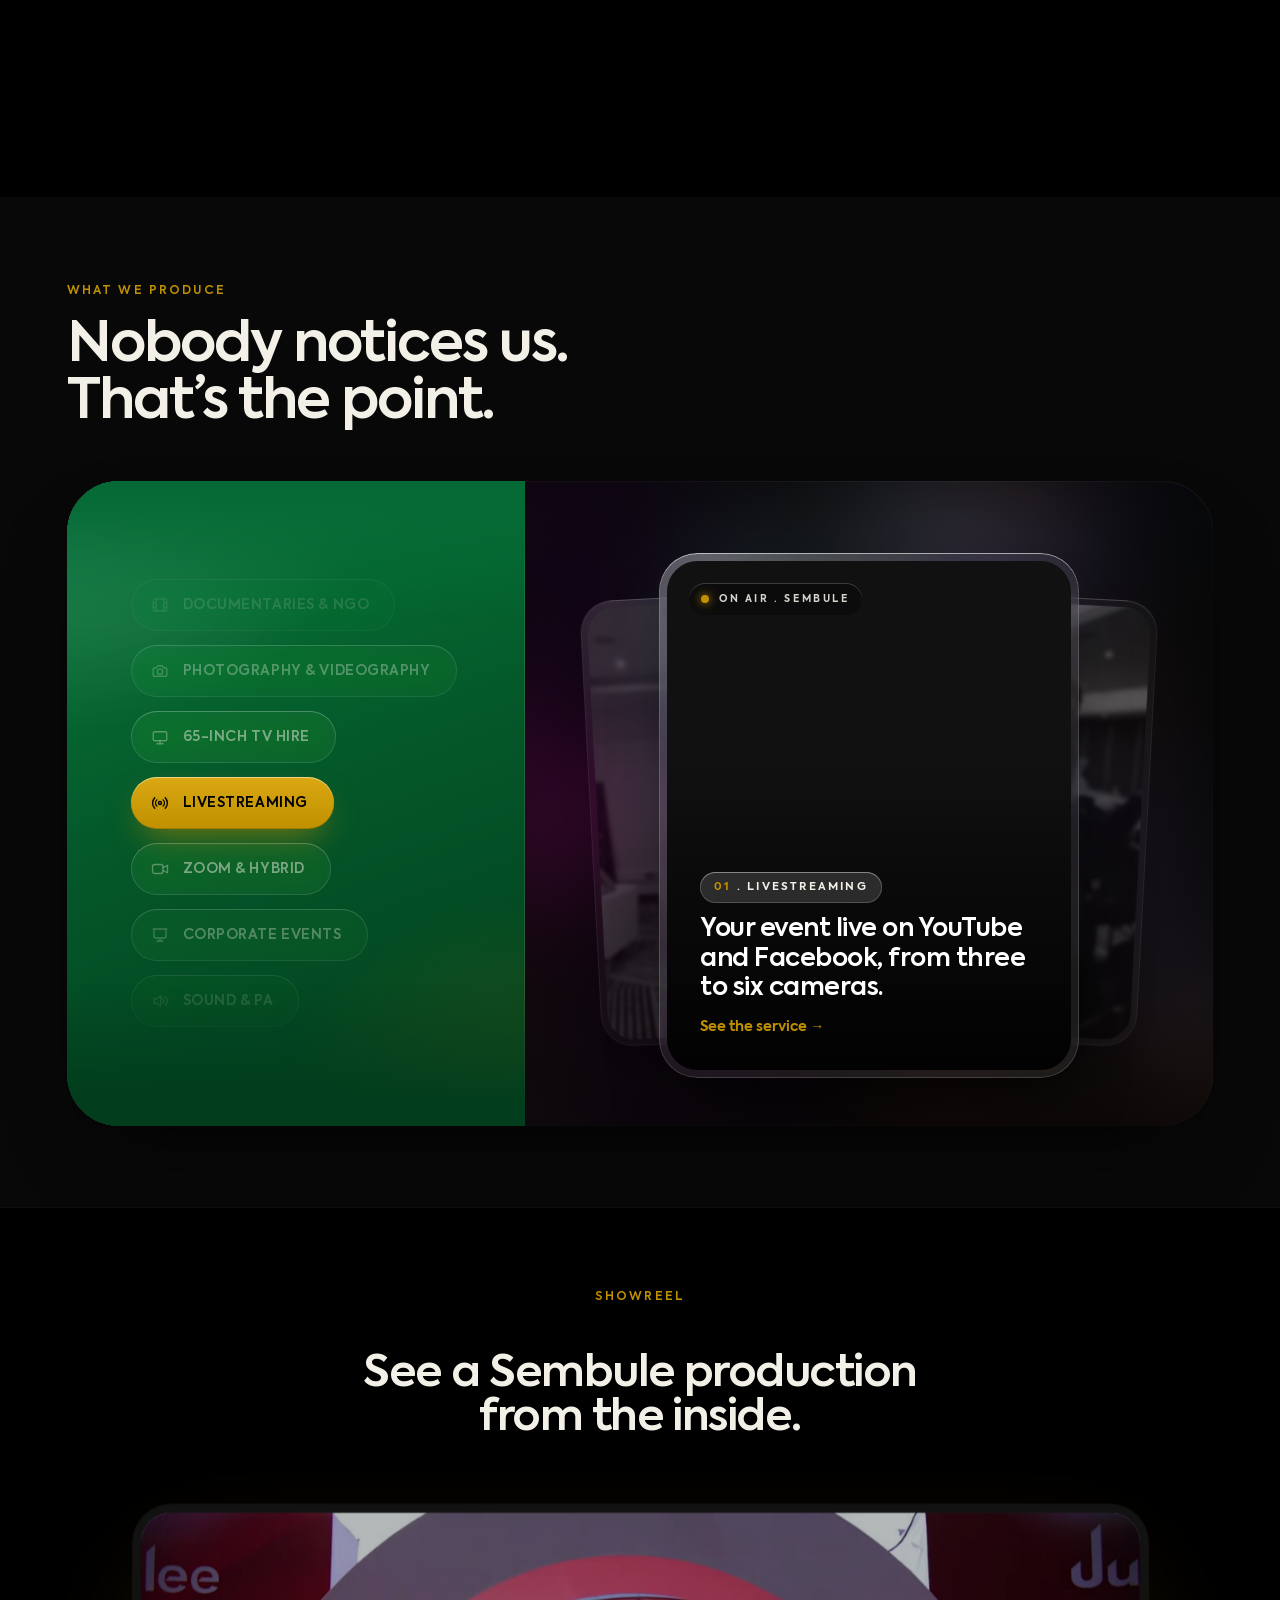
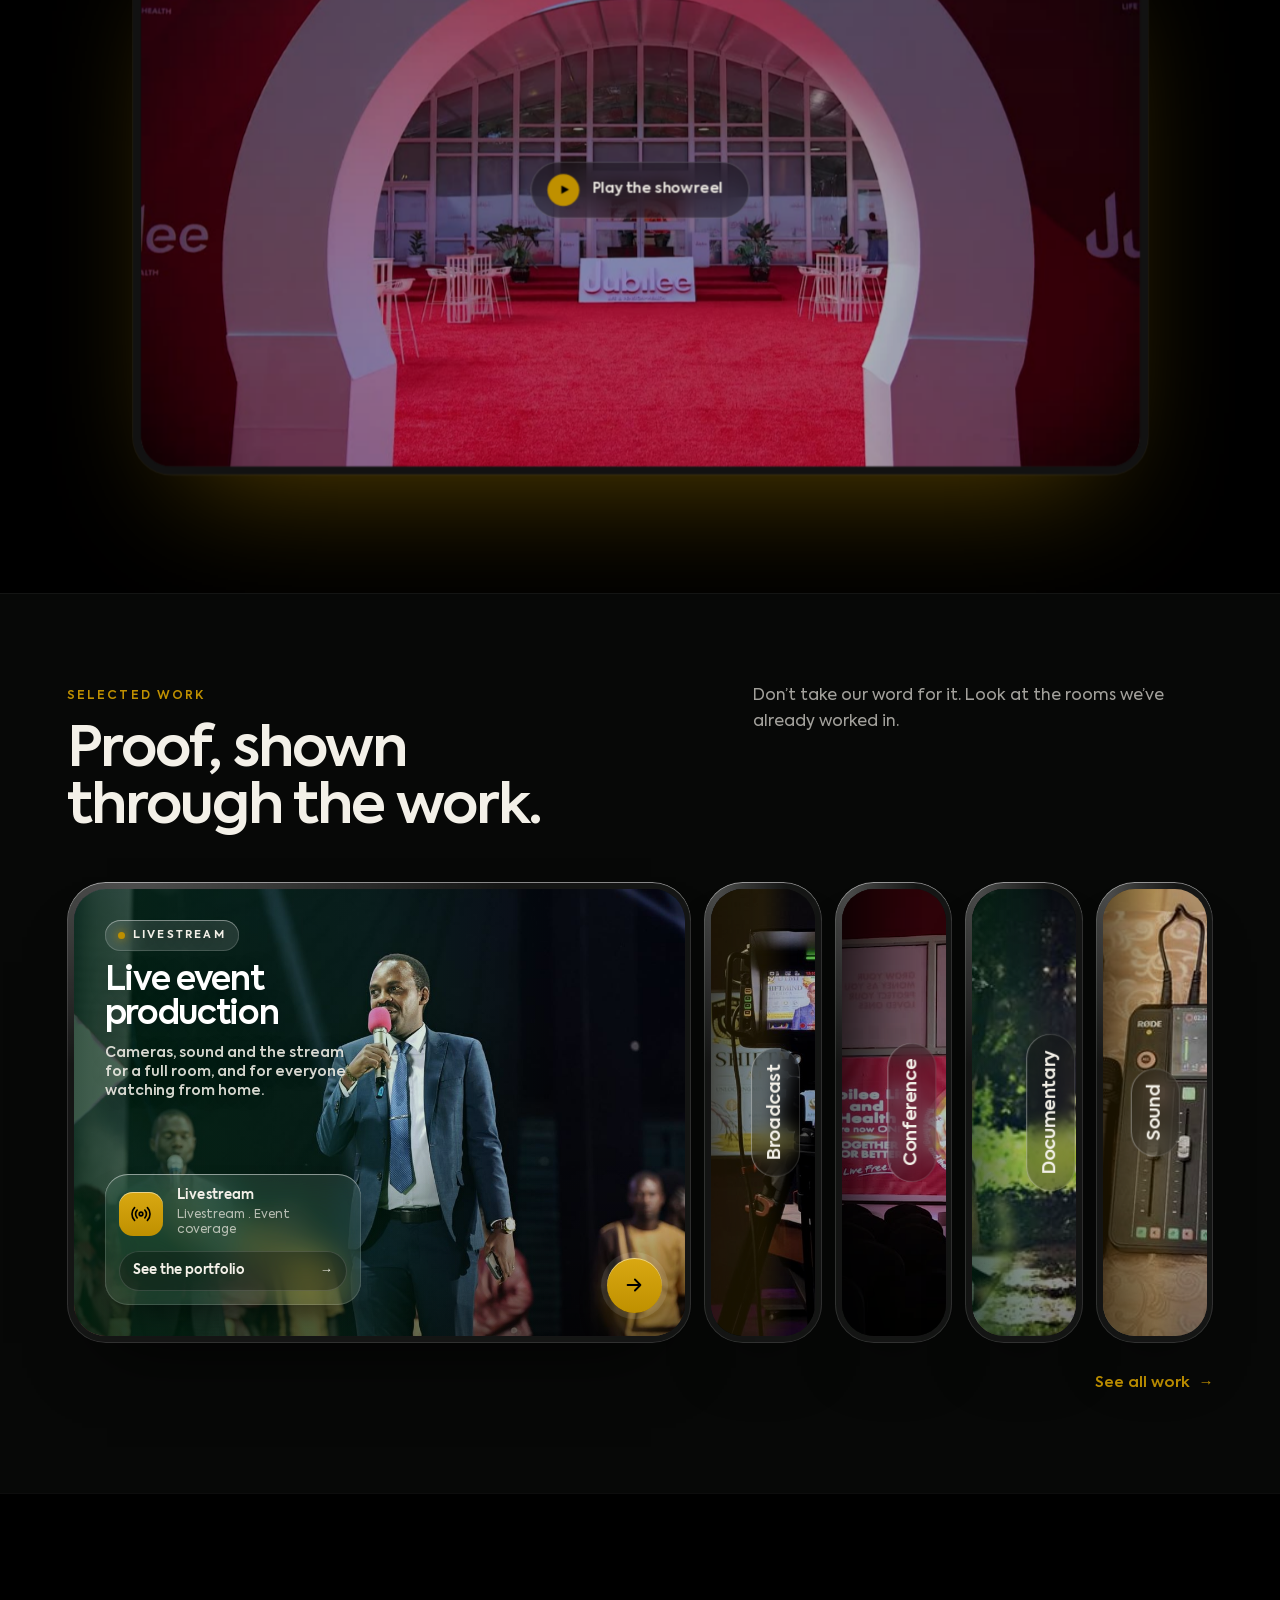
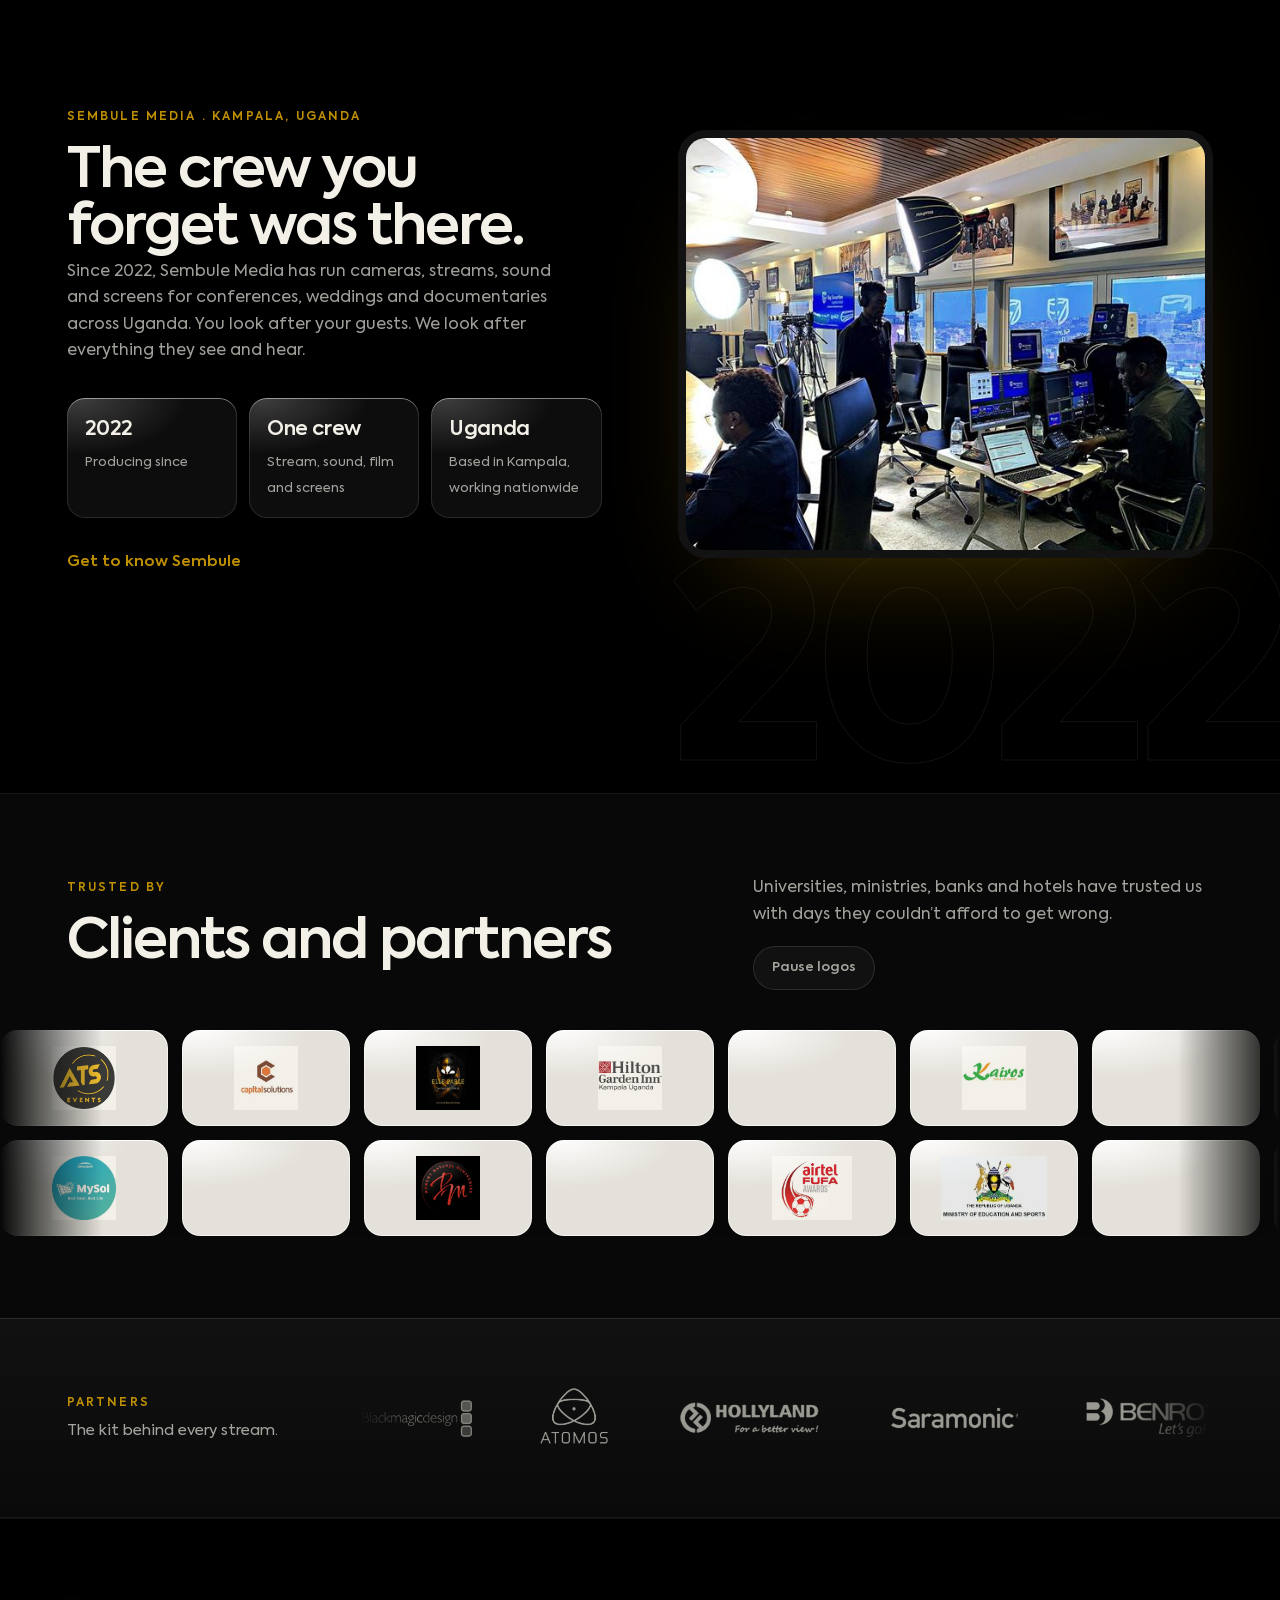
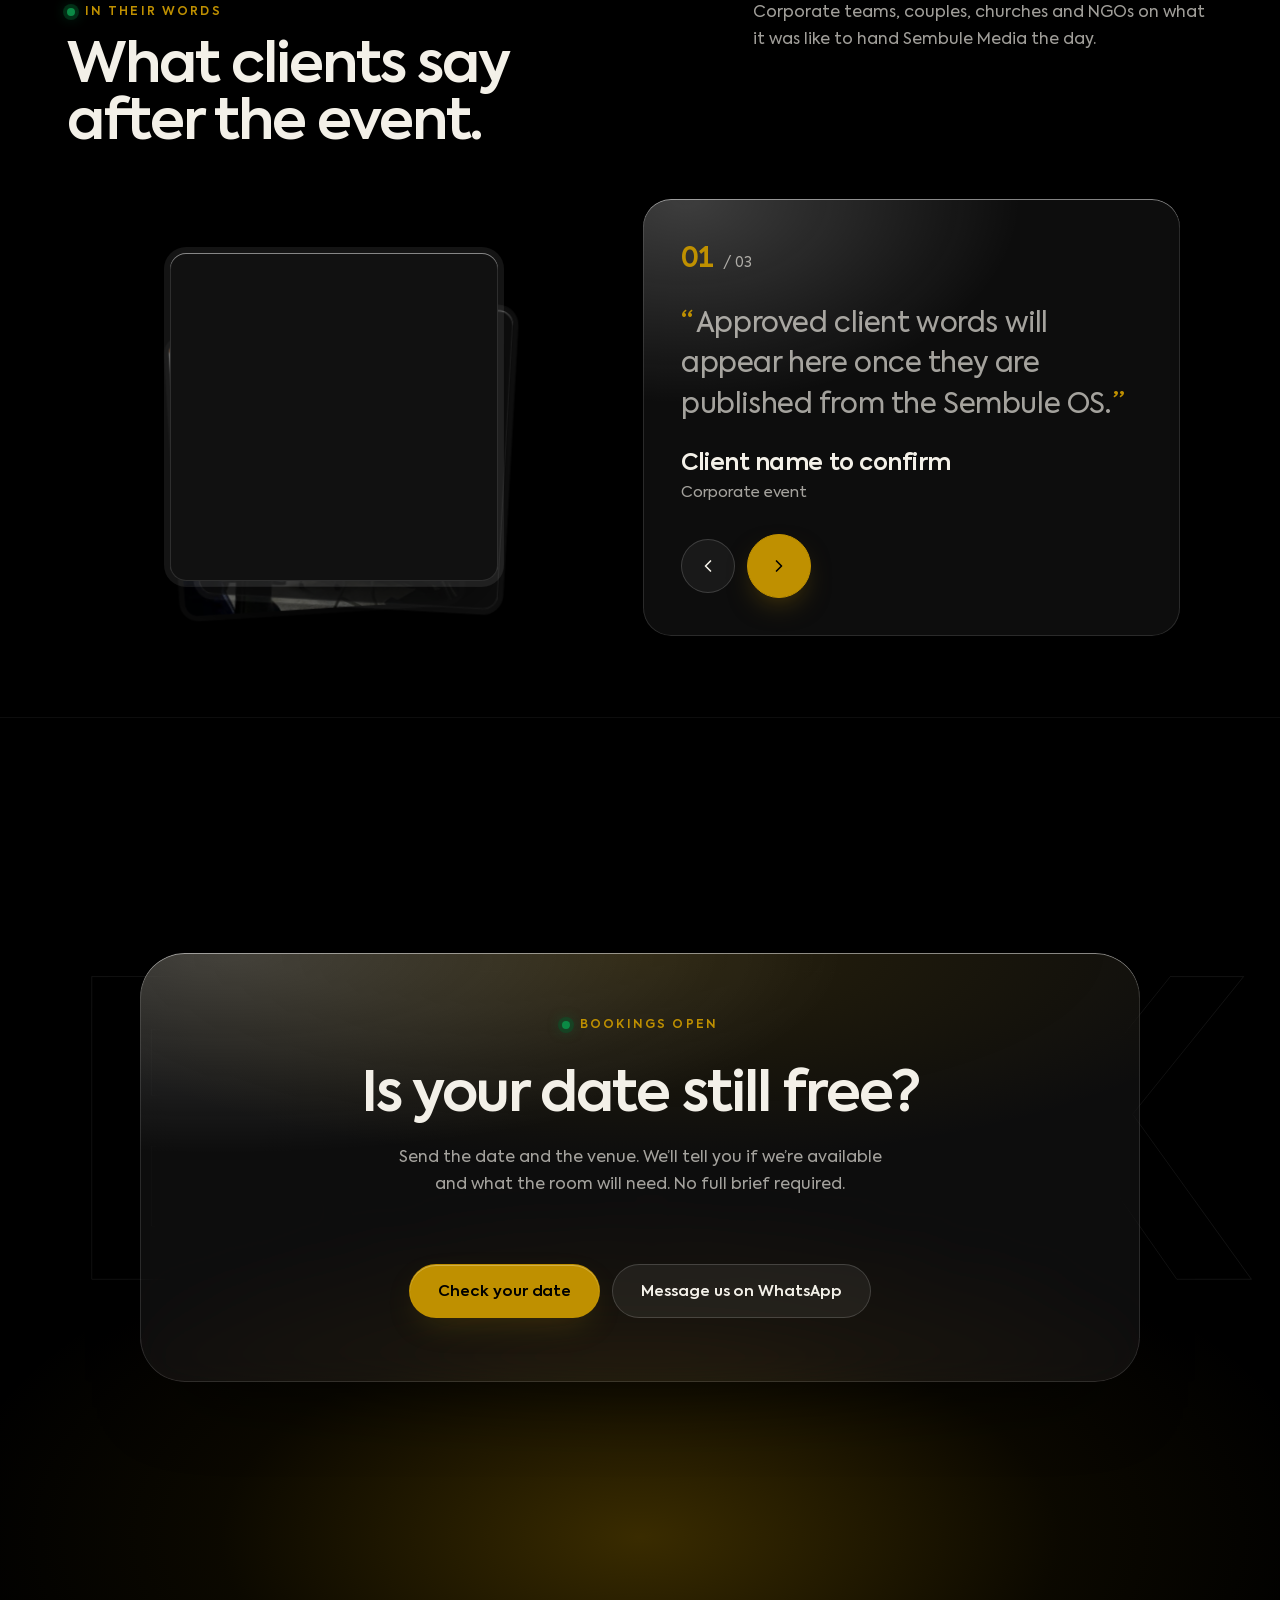
==== commit 388e7c56: "Add contact details to a five-column footer; write the policy pages Every page gets one footer: bran" ====
--- a/site/index.html
+++ b/site/index.html
@@ -42,7 +42,7 @@
   <script defer src="./assets/js/vendor/lenis.min.js"></script><script defer src="./assets/js/motion.js?v=step5-1"></script>
   <script defer src="./assets/js/analytics.js"></script>
   <meta name="sembule-site-content" content="./content/site-content.json">
-<link rel="stylesheet" href="./assets/css/glass-site.css?v=gs-3">
+<link rel="stylesheet" href="./assets/css/glass-site.css?v=gs-5">
 </head>
 <body class="home-page home-dark">
   <!-- Going-live intro film (once per visit, full motion only): the camera screen counts 3, 2, 1 and shows the logo.
@@ -685,12 +685,12 @@
       </div>
     </section>
   </main>
-  <footer class="site-footer"><div class="container footer-main"><div class="footer-brand"><a href="./index.html" aria-label="Sembule Media home"><img src="./assets/brand/logo-white-480.png" alt="Sembule Media" width="480" height="140" loading="lazy"></a><p>Livestreams, corporate events, sound and PA, documentaries and NGO work, with photography and film, across Uganda.</p><div class="footer-socials" role="group" aria-label="Sembule Media social media">
+  <footer class="site-footer"><div class="container footer-main footer-main--five"><div class="footer-brand"><a href="./index.html" aria-label="Sembule Media home"><img src="./assets/brand/logo-white-480.png" alt="Sembule Media" width="480" height="140" loading="lazy"></a><p class="footer-tag">We take your event live.</p><p>Livestreams, Zoom and hybrid conferences, sound and PA, documentaries, photography and film across Uganda.</p><div class="footer-socials" role="group" aria-label="Sembule Media social media">
 <a href="https://www.youtube.com/channel/UCeszdRUx6osXVRtPzhkYt0Q" target="_blank" rel="noopener noreferrer" aria-label="Sembule Media on YouTube"><svg viewBox="0 0 24 24" aria-hidden="true"><path fill="currentColor" d="M23.5 6.2a3 3 0 0 0-2.1-2.1C19.6 3.6 12 3.6 12 3.6s-7.6 0-9.4.5A3 3 0 0 0 .5 6.2 31 31 0 0 0 0 12a31 31 0 0 0 .5 5.8 3 3 0 0 0 2.1 2.1c1.8.5 9.4.5 9.4.5s7.6 0 9.4-.5a3 3 0 0 0 2.1-2.1A31 31 0 0 0 24 12a31 31 0 0 0-.5-5.8ZM9.6 15.6V8.4l6.2 3.6-6.2 3.6Z"/></svg><span>YouTube</span></a>
 <a href="https://www.instagram.com/sembulemedia/" target="_blank" rel="noopener noreferrer" aria-label="Sembule Media on Instagram"><svg viewBox="0 0 24 24" fill="none" stroke="currentColor" stroke-width="1.8" stroke-linecap="round" stroke-linejoin="round" aria-hidden="true"><rect x="3" y="3" width="18" height="18" rx="5"/><circle cx="12" cy="12" r="4"/><circle cx="17.5" cy="6.8" r=".8" fill="currentColor" stroke="none"/></svg><span>Instagram</span></a>
 <a href="https://www.tiktok.com/@sembulemedia" target="_blank" rel="noopener noreferrer" aria-label="Sembule Media on TikTok"><svg viewBox="0 0 24 24" aria-hidden="true"><path fill="currentColor" d="M19.6 7.1a5.7 5.7 0 0 1-3.5-1.2v8.3a6.2 6.2 0 1 1-5.4-6.1v3.2a3.1 3.1 0 1 0 2.2 3V2.5h3.2c.2 2 1.5 3.6 3.5 4.1v3.3Z"/></svg><span>TikTok</span></a>
 <a href="https://www.facebook.com/share/17ZZ9wmYTv/?mibextid=wwXIfr" target="_blank" rel="noopener noreferrer" aria-label="Sembule Media on Facebook"><svg viewBox="0 0 24 24" aria-hidden="true"><path fill="currentColor" d="M13.4 21v-8.2h2.8l.4-3.2h-3.2v-2c0-.9.3-1.5 1.6-1.5h1.7V3.2c-.3 0-1.4-.2-2.6-.2-2.6 0-4.4 1.6-4.4 4.5v2.1H6.8v3.2h2.9V21h3.7Z"/></svg><span>Facebook</span></a>
-</div></div><div class="footer-col"><h2>Explore</h2><a href="./services.html">Services</a><a href="./portfolio.html">Portfolio</a><a href="./about.html">Our team</a><a href="./contact.html">Plan a production</a></div><div class="footer-col"><h2>Connect</h2><a href="https://wa.me/256774345634" target="_blank" rel="noopener">WhatsApp the team</a><a href="mailto:sembule@sembulemedia.com">Email Sembule</a><a href="https://nextos.nextafrica.ai/sembule/index.html">Team workspace</a><a href="./privacy.html">Privacy</a><a href="./terms.html">Terms</a></div></div><div class="container footer-bottom"><p>© <span data-year>2026</span> Sembule Media. All rights reserved.</p><p>Bunamwaya, Kampala · Productions across Uganda</p></div></footer>
+</div></div><nav class="footer-col" aria-label="Work"><h2>Work</h2><a href="./services.html#livestream">Livestreaming</a><a href="./services.html#zoom-hybrid">Zoom &amp; hybrid</a><a href="./services.html#events">Corporate events</a><a href="./services.html#sound">Sound &amp; PA</a><a href="./services.html#documentaries">Documentaries</a><a href="./portfolio.html">Portfolio</a></nav><nav class="footer-col" aria-label="Plan with us"><h2>Plan with us</h2><a href="./contact.html">Check your date</a><a href="./services.html#rider-title">Our tech rider</a><a href="./about.html">Meet the team</a><a href="./index.html#showreel">Watch the showreel</a></nav><nav class="footer-col" aria-label="Policies"><h2>Policies</h2><a href="./privacy.html">Privacy Policy</a><a href="./terms.html">Terms of Service</a><a href="./terms.html#cancellation">Bookings &amp; cancellation</a></nav><div class="footer-col footer-contact"><h2>Contact</h2><a href="tel:+256774345634">+256 774 345 634</a><a href="https://wa.me/256774345634" target="_blank" rel="noopener">WhatsApp the team</a><a href="mailto:sembule@sembulemedia.com">sembule@sembulemedia.com</a><address>Bunamwaya, Kampala<br>Productions across Uganda</address></div></div><div class="container footer-bottom"><p>© 2022–<span data-year>2026</span> Sembule Media. All rights reserved.</p><p><a href="https://nextos.nextafrica.ai/sembule/index.html">Team workspace</a></p></div></footer>
 <script src="https://nextos.nextafrica.ai/sembule/website-bridge.js?v=0.8.9" defer></script>
 </body>
 </html>
--- a/site/assets/css/glass-site.css
+++ b/site/assets/css/glass-site.css
@@ -157,3 +157,39 @@
   box-shadow: var(--gs-rim), 0 50px 100px -40px rgba(191, 144, 0, .55), 0 30px 60px -30px rgba(0, 0, 0, .8);
 }
 .site-dark .page-hero--stage h1, .site-dark .page-hero__kicker { max-width: 12ch; font-size: clamp(42px, 5vw, 78px); line-height: .98; letter-spacing: -.045em; text-wrap: balance; }
+
+/* ---------- Footer, every page: five columns (brand, Work, Plan with us, Policies, Contact) ---------- */
+.footer-main--five { grid-template-columns: minmax(0, 1.5fr) repeat(4, minmax(0, 1fr)); gap: 40px 32px; padding-block: clamp(56px, 7vw, 88px); }
+.footer-main--five .footer-brand p { color: rgba(243, 240, 232, .66); font-size: 14px; line-height: 1.6; }
+.footer-main--five .footer-brand .footer-tag { margin-top: 22px; color: #f3f0e8; font-family: var(--font-display, inherit); font-size: 20px; font-weight: 700; letter-spacing: -.02em; }
+.footer-main--five .footer-brand .footer-tag + p { margin-top: 8px; }
+.footer-main--five .footer-col h2 { margin-bottom: 18px; color: #bf9000; font-size: 11px; letter-spacing: .2em; }
+.footer-main--five .footer-col a { margin: 0 0 12px; color: rgba(243, 240, 232, .88); font-size: 14.5px; transition: color .2s ease; }
+.footer-main--five .footer-col a:hover { color: #bf9000; text-decoration: none; }
+.footer-contact a[href^="tel:"] { color: #f3f0e8; font-size: 16px; font-weight: 700; letter-spacing: .01em; }
+.footer-contact address { margin-top: 6px; color: rgba(243, 240, 232, .6); font-size: 14px; font-style: normal; line-height: 1.6; }
+.footer-bottom a { text-decoration: none; }
+.footer-bottom a:hover { color: #bf9000; }
+@media (max-width: 1100px) {
+  .footer-main--five { grid-template-columns: repeat(3, minmax(0, 1fr)); }
+  .footer-main--five .footer-brand { grid-column: 1 / -1; }
+}
+@media (max-width: 640px) {
+  .footer-main--five { grid-template-columns: 1fr 1fr; gap: 32px 20px; }
+  .footer-main--five .footer-contact { grid-column: 1 / -1; }
+  .footer-main--five .footer-col a { min-height: 32px; display: flex; align-items: center; margin-bottom: 4px; }
+}
+
+/* ---------- Policy pages: a contents list, readable lists, anchors clear of the sticky header ---------- */
+.site-dark .legal-content h2 { scroll-margin-top: 110px; color: #f3f0e8; }
+.site-dark .legal-content ul { padding-left: 1.2em; }
+.site-dark .legal-content li { margin: 0 0 10px; line-height: 1.65; }
+.site-dark .legal-content li strong { color: #f3f0e8; }
+.legal-toc { margin: 0 0 8px; padding: 20px 24px; border-radius: 20px; background: rgba(255, 255, 255, .04); box-shadow: inset 0 1px 0 rgba(255, 255, 255, .2), inset 0 0 0 1px rgba(255, 255, 255, .08); }
+.legal-toc p { margin: 0 0 10px; color: #bf9000; font-size: 11px; font-weight: 700; letter-spacing: .2em; text-transform: uppercase; }
+.legal-toc ol { display: grid; grid-template-columns: repeat(auto-fit, minmax(220px, 1fr)); gap: 6px 20px; margin: 0; padding-left: 1.3em; }
+.site-dark .legal-toc li { margin: 0; color: rgba(243, 240, 232, .5); }
+.site-dark .legal-toc a { color: rgba(243, 240, 232, .88); text-decoration: none; }
+.site-dark .legal-toc a:hover { color: #bf9000; }
+.site-dark .legal-content .legal-updated { margin-top: 40px; padding-top: 18px; border-top: 1px solid rgba(255, 255, 255, .1); color: rgba(243, 240, 232, .5); font-size: 13px; }
+.site-dark .page-hero .page-hero__line { max-width: 52ch; margin-top: 14px; color: rgba(243, 240, 232, .72); font-size: clamp(16px, 1.3vw, 19px); line-height: 1.5; }
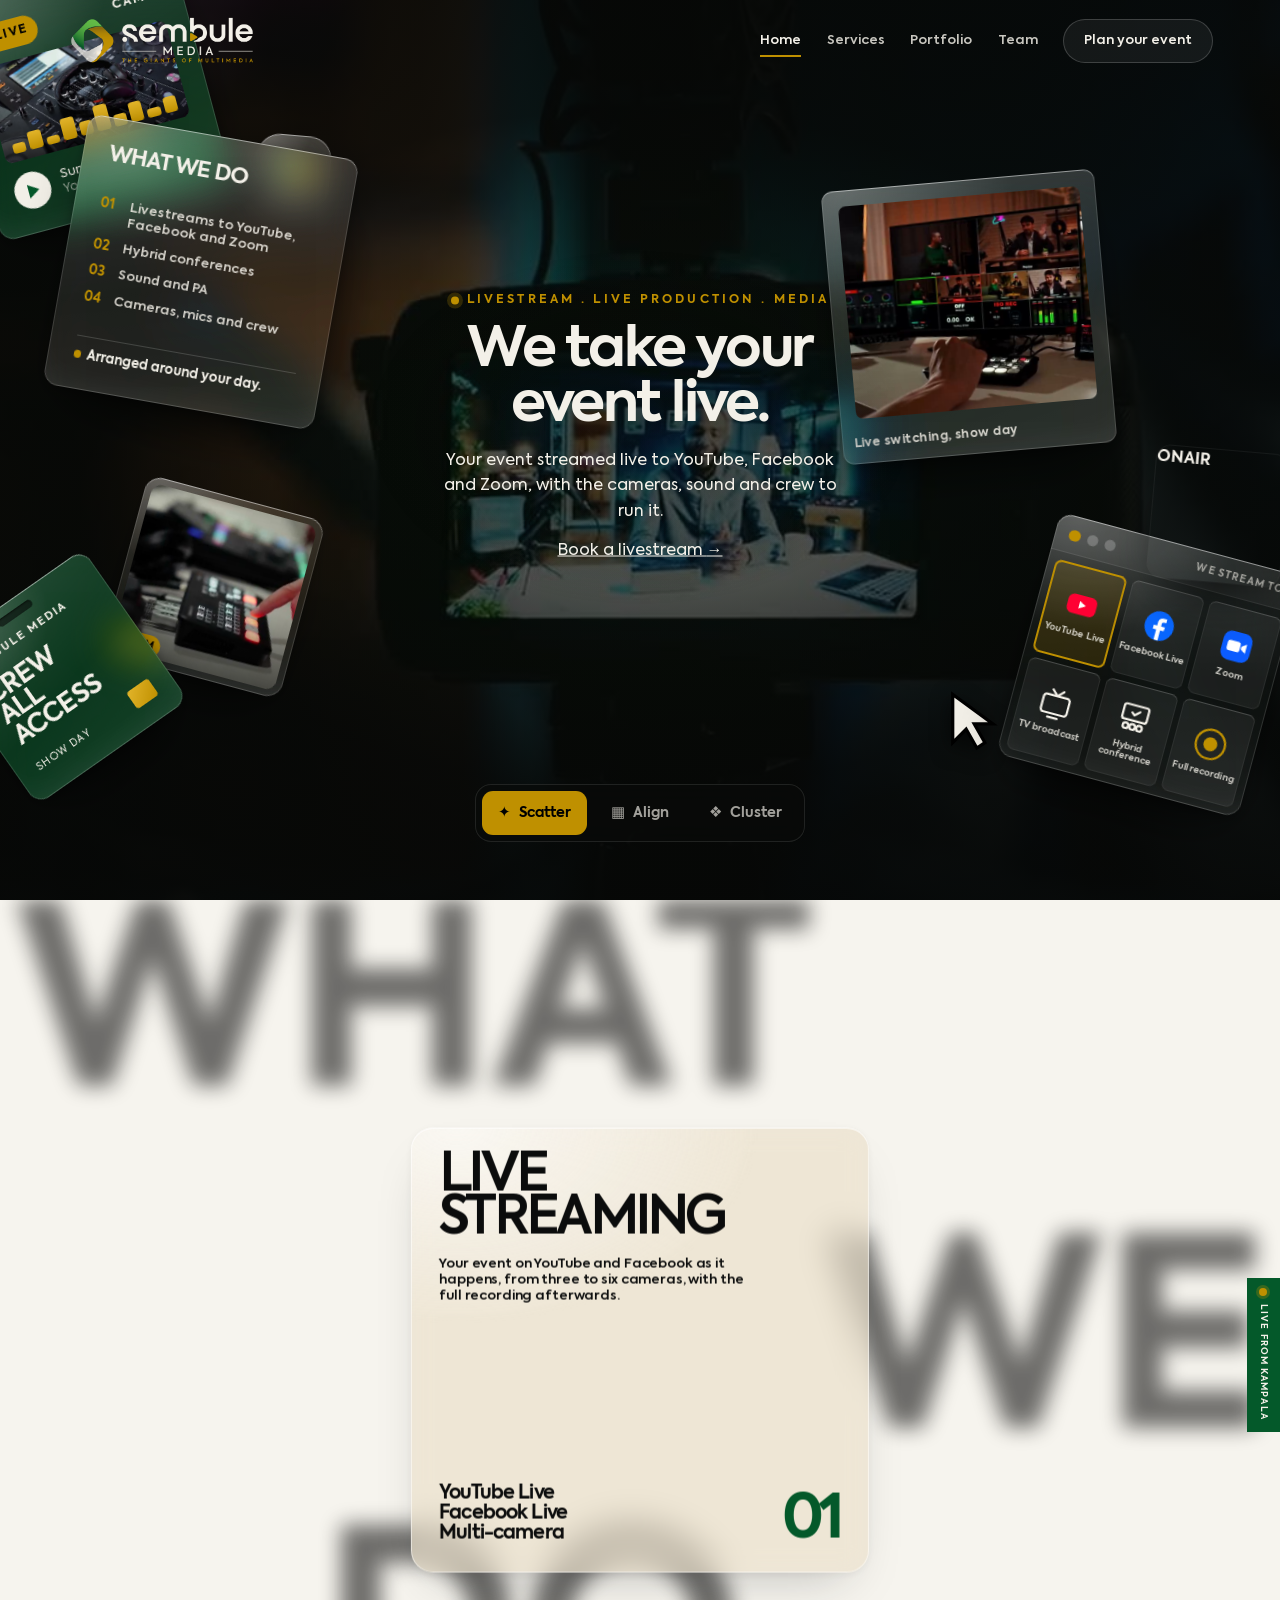
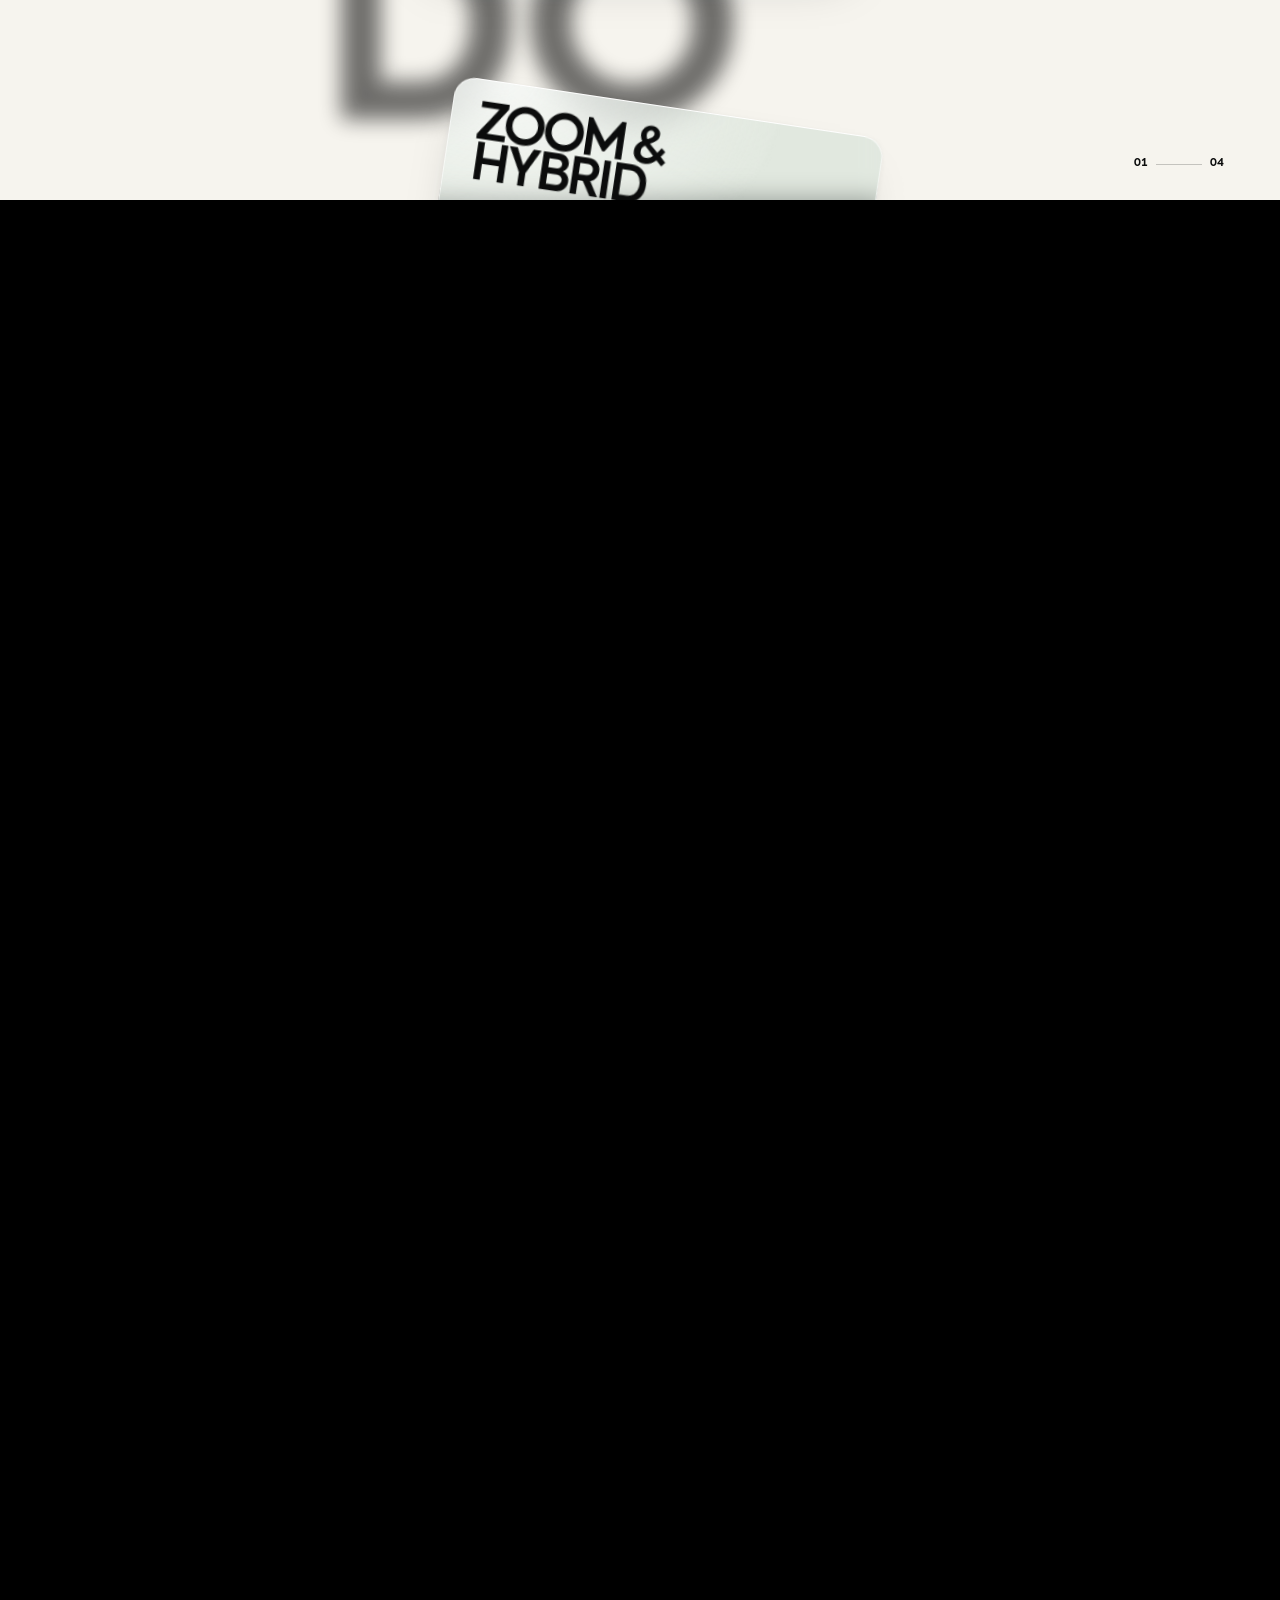
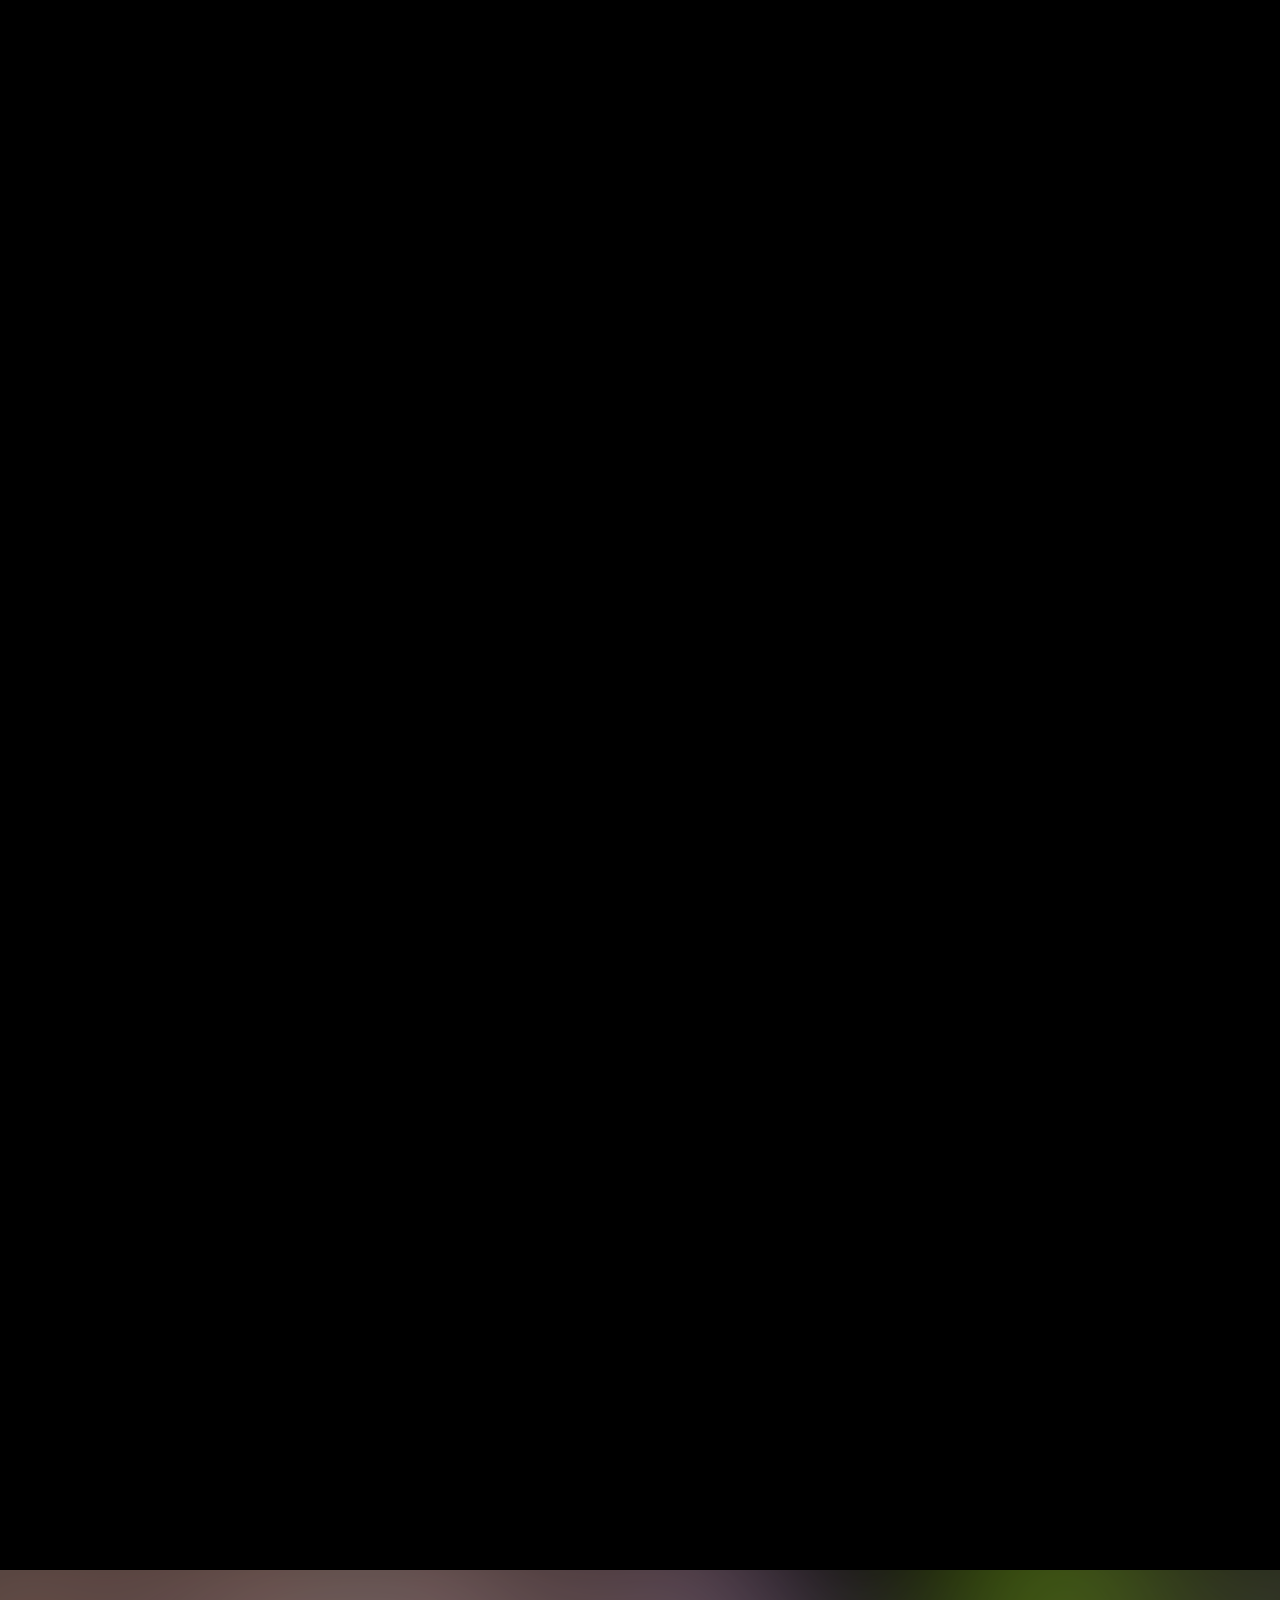
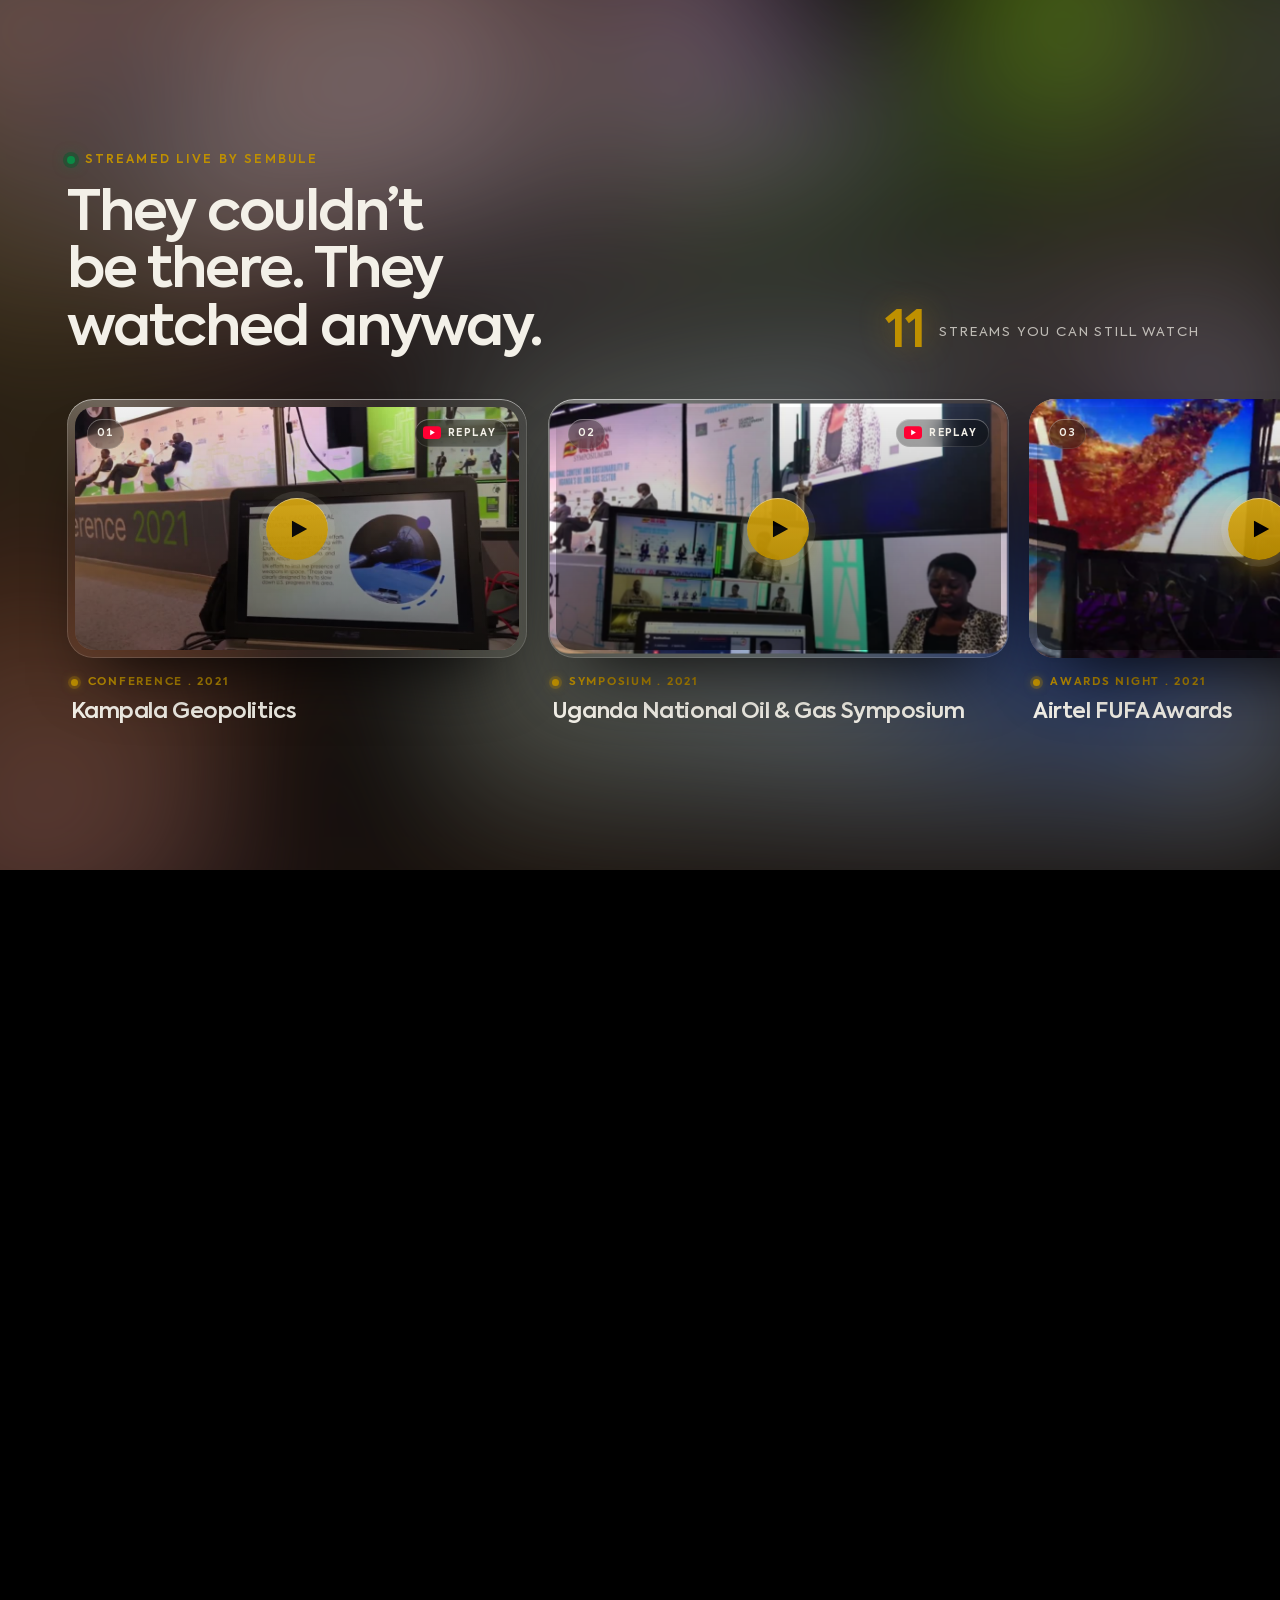
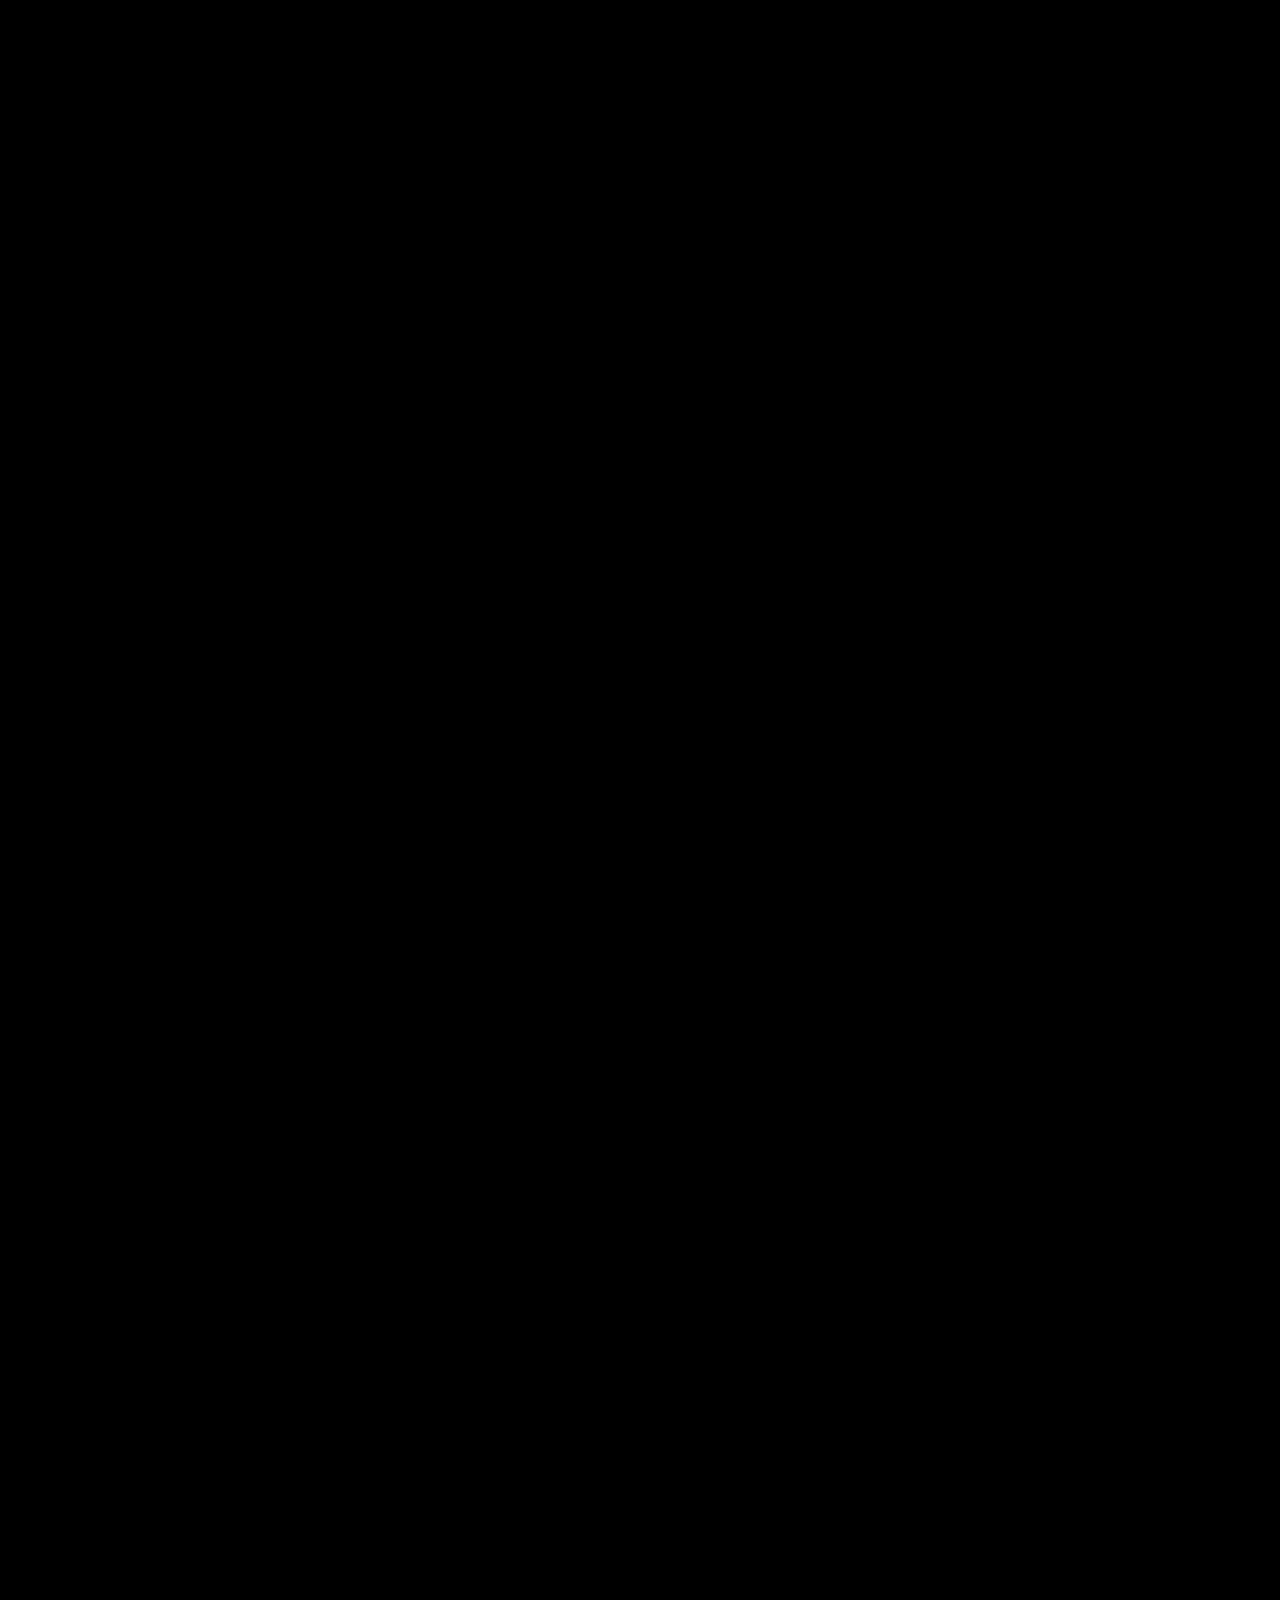
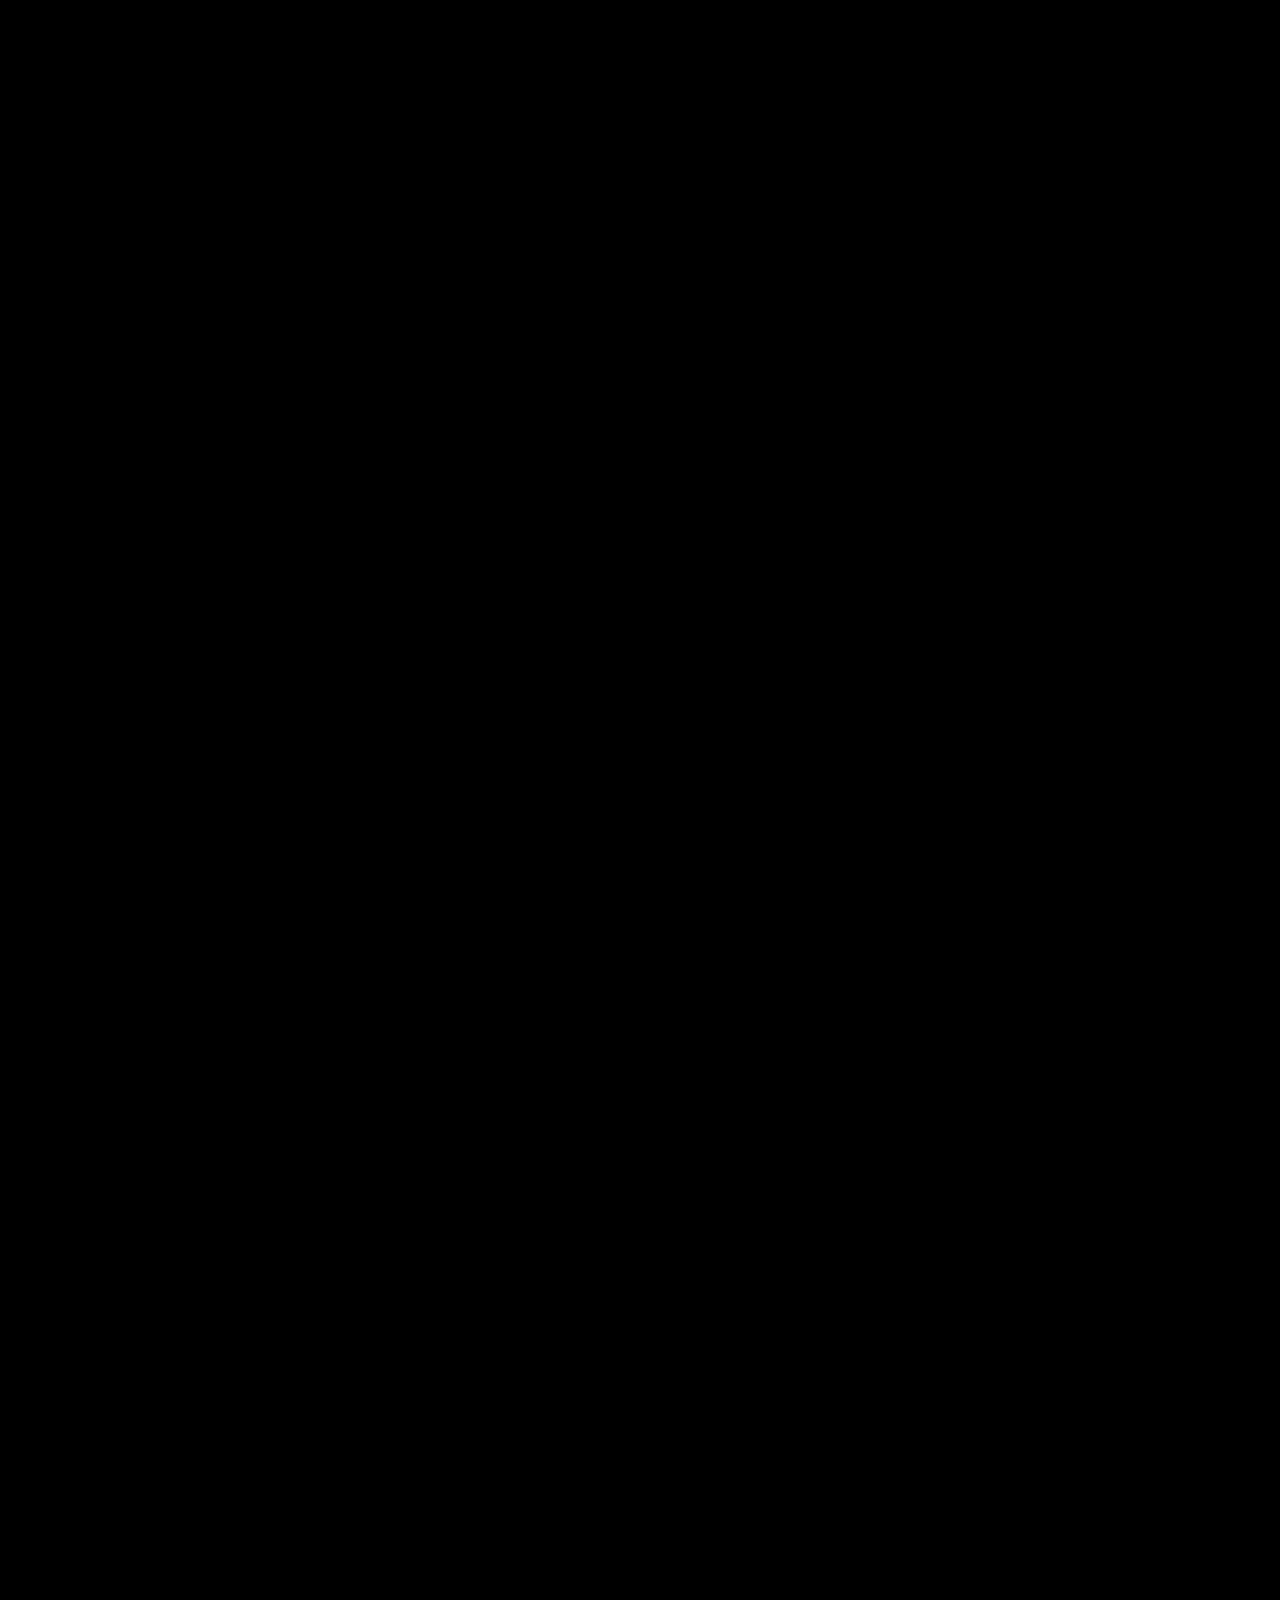
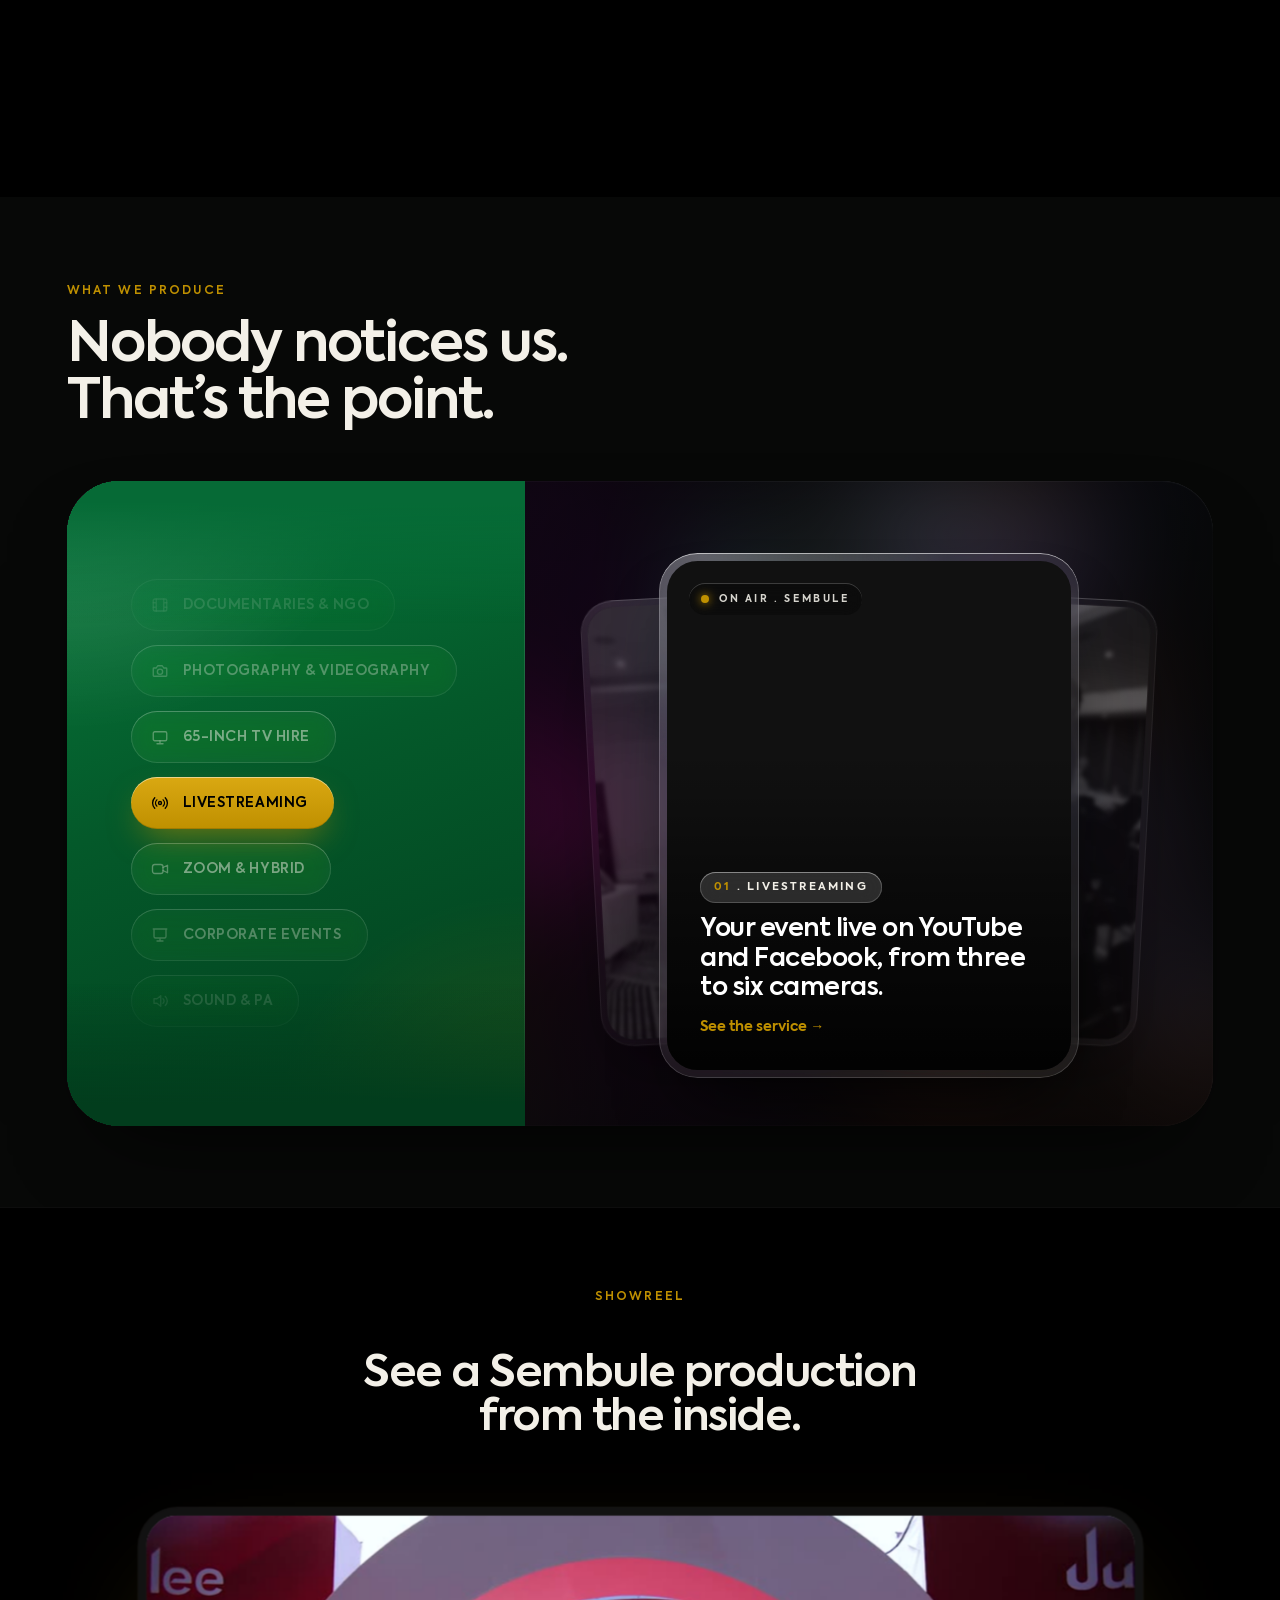
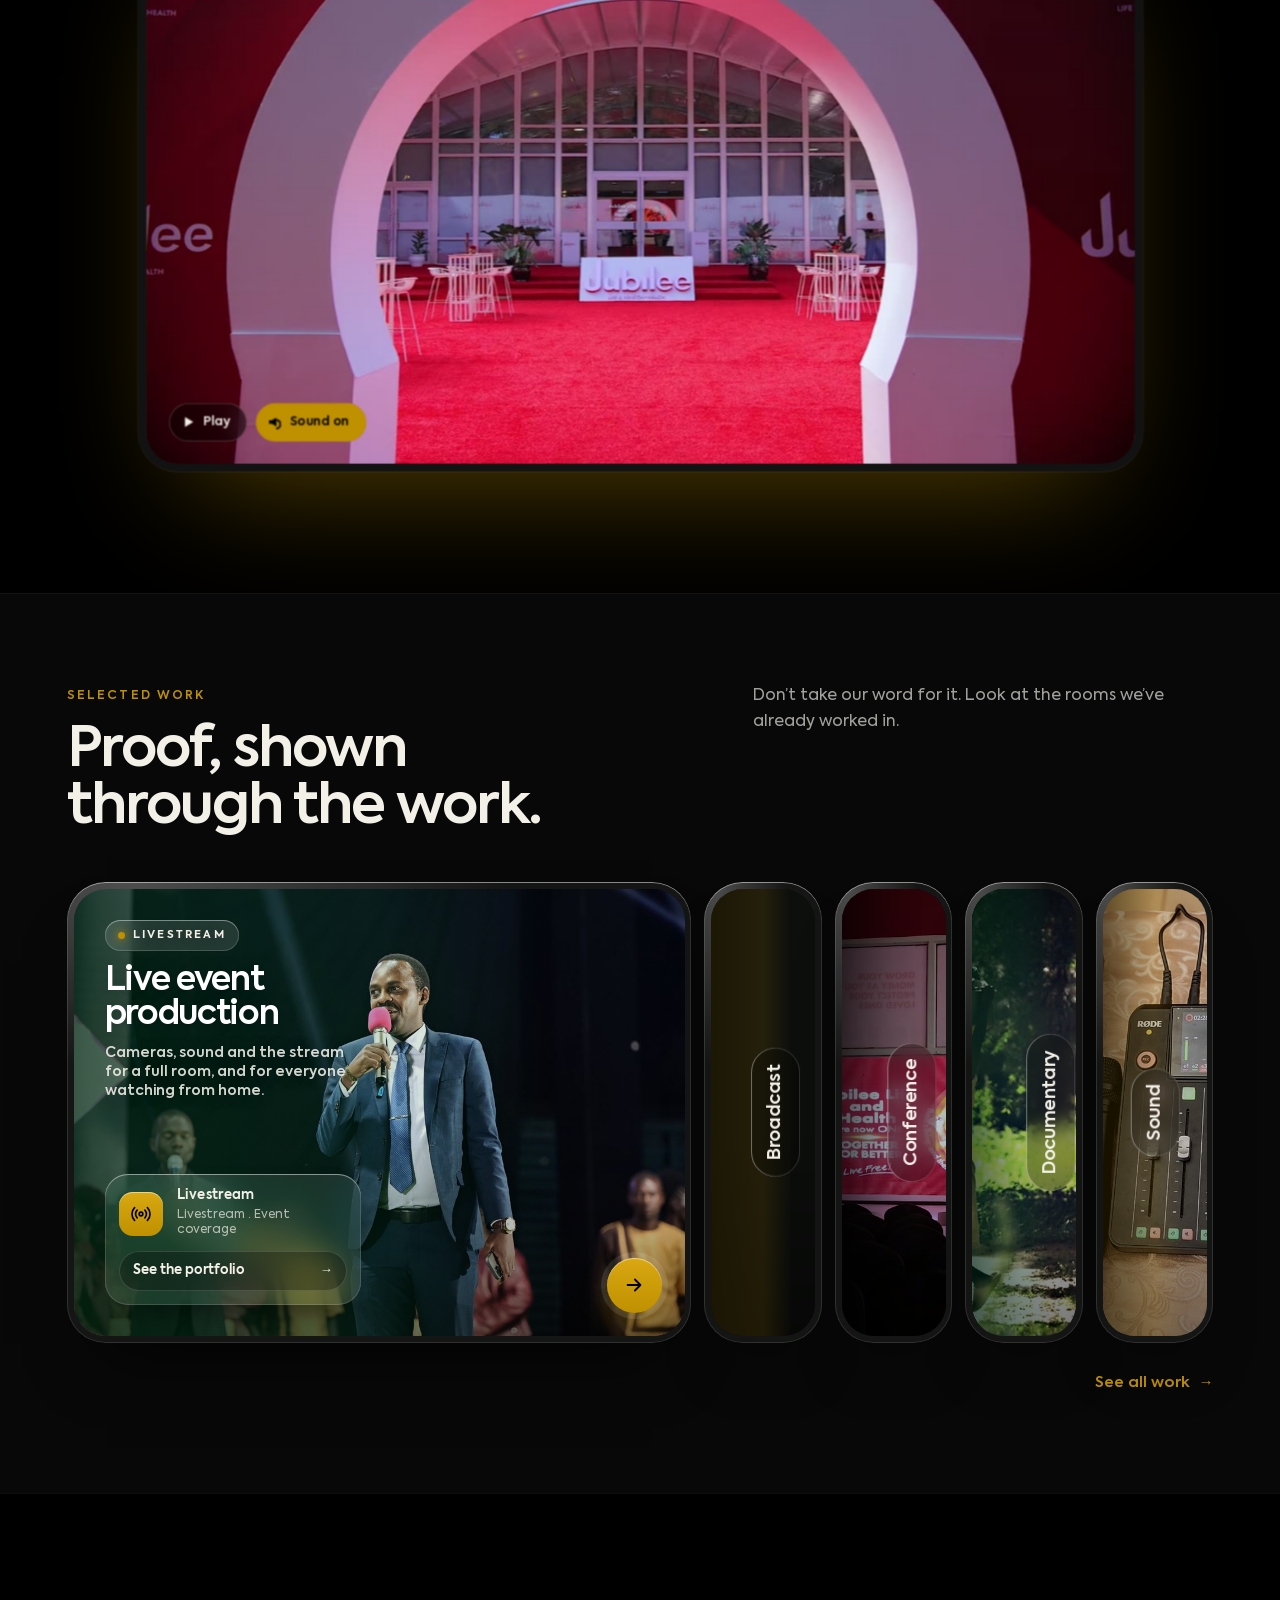
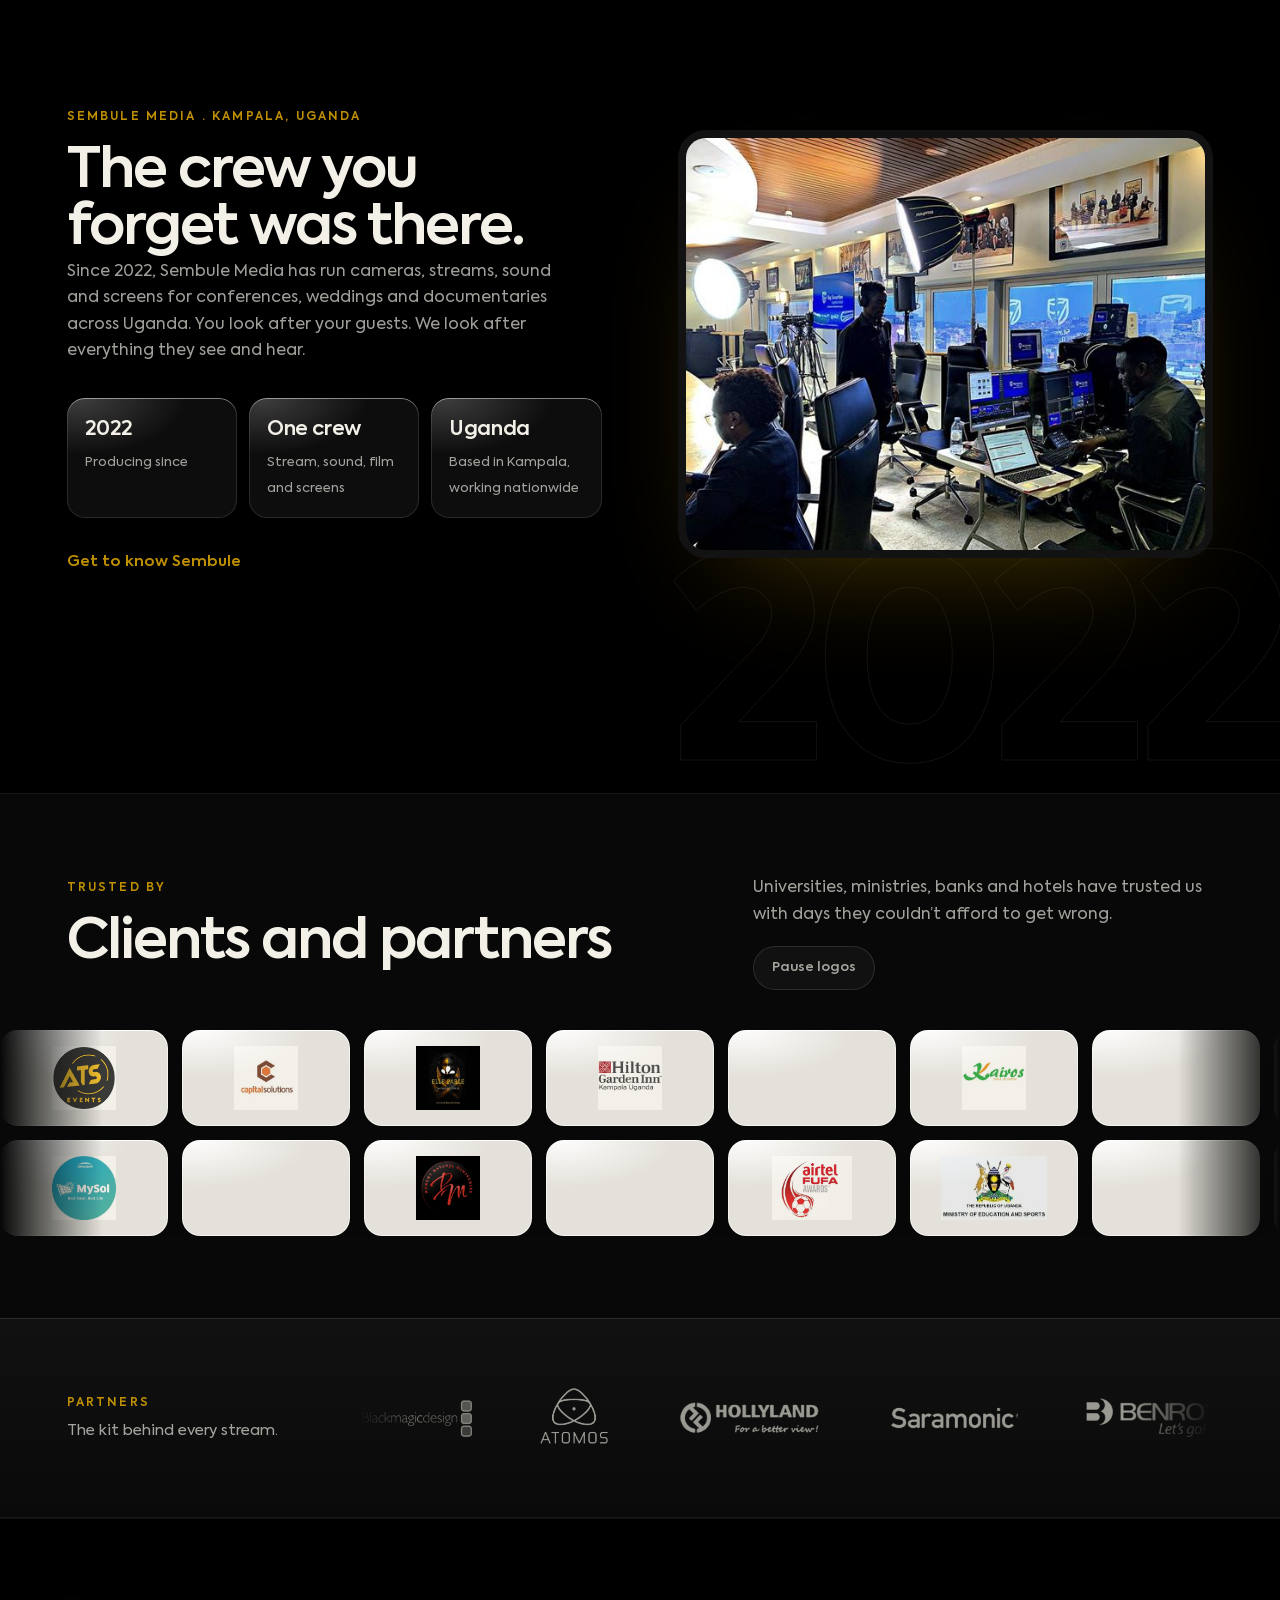
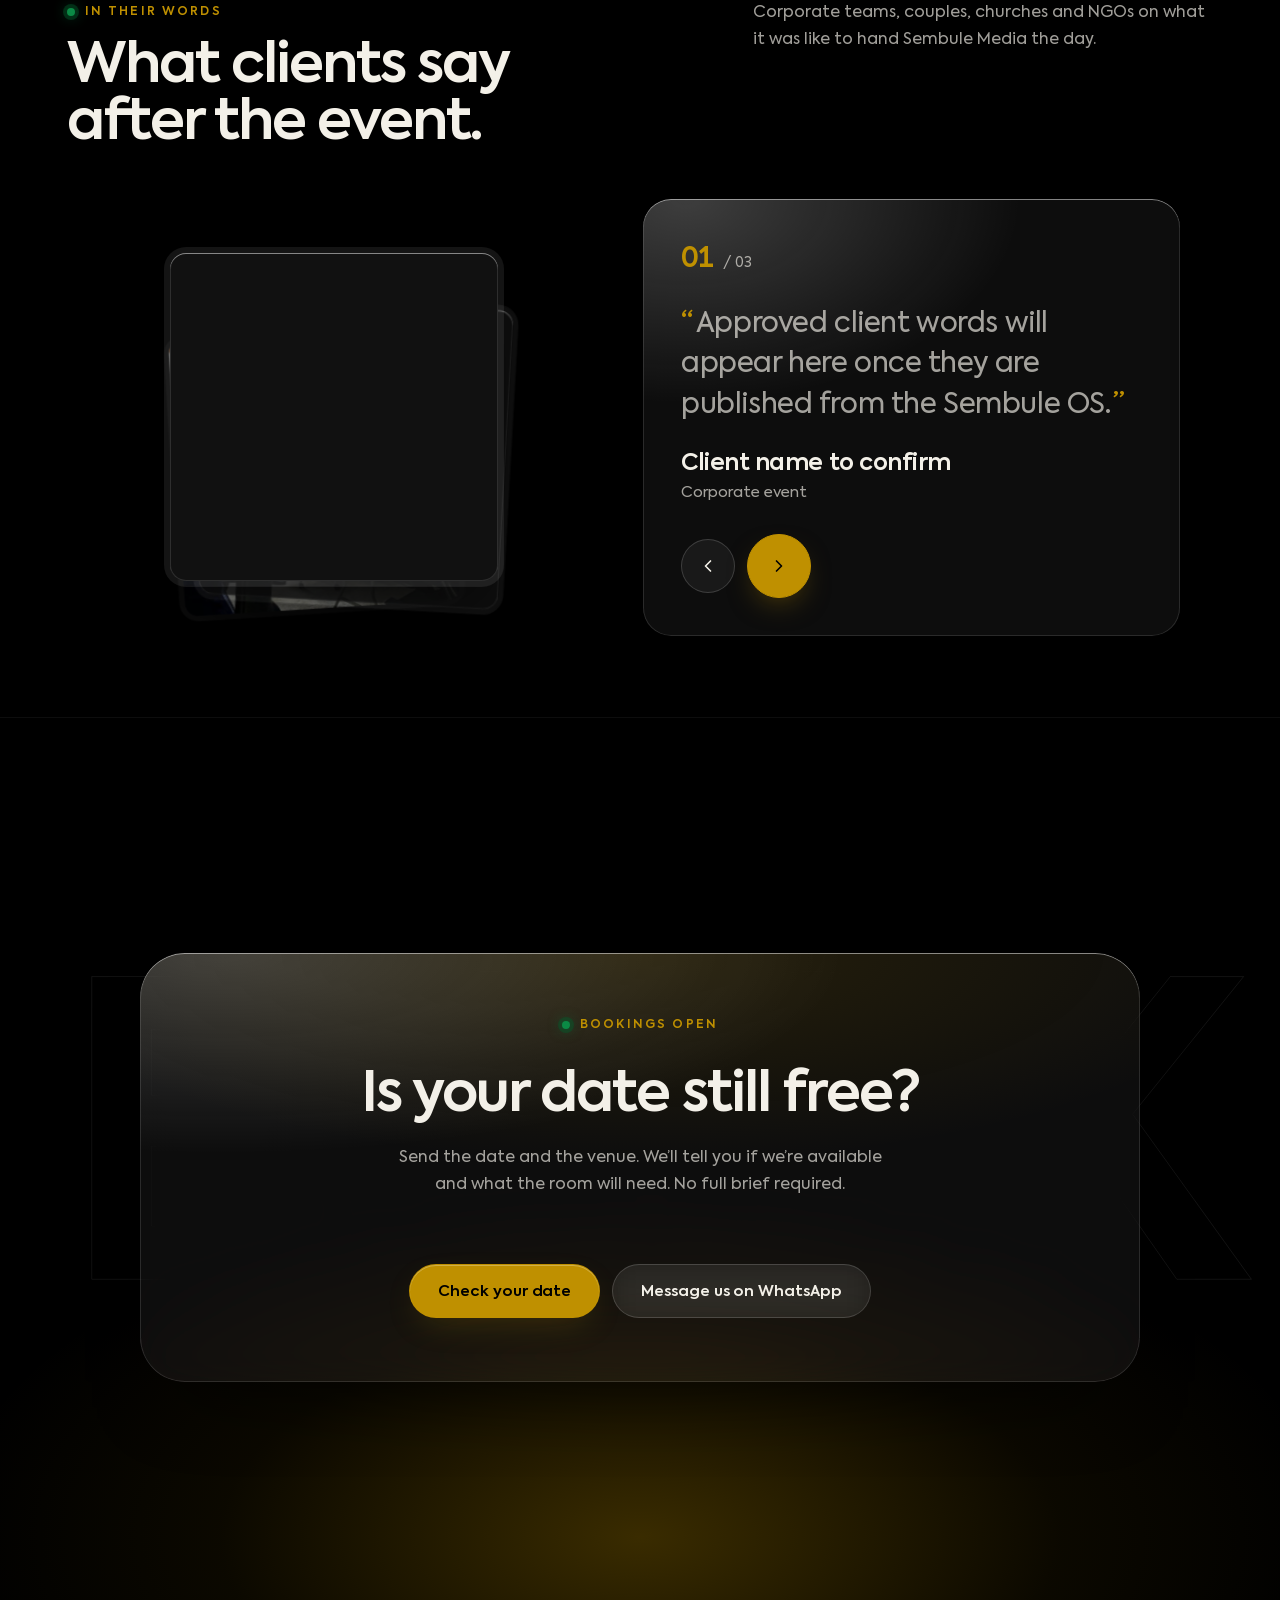
==== commit 8ec7a71c: "Prepare sembulemedia.com migration: redirects, 404, info@ email - .htaccess: 301 redirects from the " ====
--- a/site/index.html
+++ b/site/index.html
@@ -690,7 +690,7 @@
 <a href="https://www.instagram.com/sembulemedia/" target="_blank" rel="noopener noreferrer" aria-label="Sembule Media on Instagram"><svg viewBox="0 0 24 24" fill="none" stroke="currentColor" stroke-width="1.8" stroke-linecap="round" stroke-linejoin="round" aria-hidden="true"><rect x="3" y="3" width="18" height="18" rx="5"/><circle cx="12" cy="12" r="4"/><circle cx="17.5" cy="6.8" r=".8" fill="currentColor" stroke="none"/></svg><span>Instagram</span></a>
 <a href="https://www.tiktok.com/@sembulemedia" target="_blank" rel="noopener noreferrer" aria-label="Sembule Media on TikTok"><svg viewBox="0 0 24 24" aria-hidden="true"><path fill="currentColor" d="M19.6 7.1a5.7 5.7 0 0 1-3.5-1.2v8.3a6.2 6.2 0 1 1-5.4-6.1v3.2a3.1 3.1 0 1 0 2.2 3V2.5h3.2c.2 2 1.5 3.6 3.5 4.1v3.3Z"/></svg><span>TikTok</span></a>
 <a href="https://www.facebook.com/share/17ZZ9wmYTv/?mibextid=wwXIfr" target="_blank" rel="noopener noreferrer" aria-label="Sembule Media on Facebook"><svg viewBox="0 0 24 24" aria-hidden="true"><path fill="currentColor" d="M13.4 21v-8.2h2.8l.4-3.2h-3.2v-2c0-.9.3-1.5 1.6-1.5h1.7V3.2c-.3 0-1.4-.2-2.6-.2-2.6 0-4.4 1.6-4.4 4.5v2.1H6.8v3.2h2.9V21h3.7Z"/></svg><span>Facebook</span></a>
-</div></div><nav class="footer-col" aria-label="Work"><h2>Work</h2><a href="./services.html#livestream">Livestreaming</a><a href="./services.html#zoom-hybrid">Zoom &amp; hybrid</a><a href="./services.html#events">Corporate events</a><a href="./services.html#sound">Sound &amp; PA</a><a href="./services.html#documentaries">Documentaries</a><a href="./portfolio.html">Portfolio</a></nav><nav class="footer-col" aria-label="Plan with us"><h2>Plan with us</h2><a href="./contact.html">Check your date</a><a href="./services.html#rider-title">Our tech rider</a><a href="./about.html">Meet the team</a><a href="./index.html#showreel">Watch the showreel</a></nav><nav class="footer-col" aria-label="Policies"><h2>Policies</h2><a href="./privacy.html">Privacy Policy</a><a href="./terms.html">Terms of Service</a><a href="./terms.html#cancellation">Bookings &amp; cancellation</a></nav><div class="footer-col footer-contact"><h2>Contact</h2><a href="tel:+256774345634">+256 774 345 634</a><a href="https://wa.me/256774345634" target="_blank" rel="noopener">WhatsApp the team</a><a href="mailto:sembule@sembulemedia.com">sembule@sembulemedia.com</a><address>Bunamwaya, Kampala<br>Productions across Uganda</address></div></div><div class="container footer-bottom"><p>© 2022–<span data-year>2026</span> Sembule Media. All rights reserved.</p><p><a href="https://nextos.nextafrica.ai/sembule/index.html">Team workspace</a></p></div></footer>
+</div></div><nav class="footer-col" aria-label="Work"><h2>Work</h2><a href="./services.html#livestream">Livestreaming</a><a href="./services.html#zoom-hybrid">Zoom &amp; hybrid</a><a href="./services.html#events">Corporate events</a><a href="./services.html#sound">Sound &amp; PA</a><a href="./services.html#documentaries">Documentaries</a><a href="./portfolio.html">Portfolio</a></nav><nav class="footer-col" aria-label="Plan with us"><h2>Plan with us</h2><a href="./contact.html">Check your date</a><a href="./services.html#rider-title">Our tech rider</a><a href="./about.html">Meet the team</a><a href="./index.html#showreel">Watch the showreel</a></nav><nav class="footer-col" aria-label="Policies"><h2>Policies</h2><a href="./privacy.html">Privacy Policy</a><a href="./terms.html">Terms of Service</a><a href="./terms.html#cancellation">Bookings &amp; cancellation</a></nav><div class="footer-col footer-contact"><h2>Contact</h2><a href="tel:+256774345634">+256 774 345 634</a><a href="https://wa.me/256774345634" target="_blank" rel="noopener">WhatsApp the team</a><a href="mailto:info@sembulemedia.com">info@sembulemedia.com</a><address>Bunamwaya, Kampala<br>Productions across Uganda</address></div></div><div class="container footer-bottom"><p>© 2022–<span data-year>2026</span> Sembule Media. All rights reserved.</p><p><a href="https://nextos.nextafrica.ai/sembule/index.html">Team workspace</a></p></div></footer>
 <script src="https://nextos.nextafrica.ai/sembule/website-bridge.js?v=0.8.9" defer></script>
 </body>
 </html>
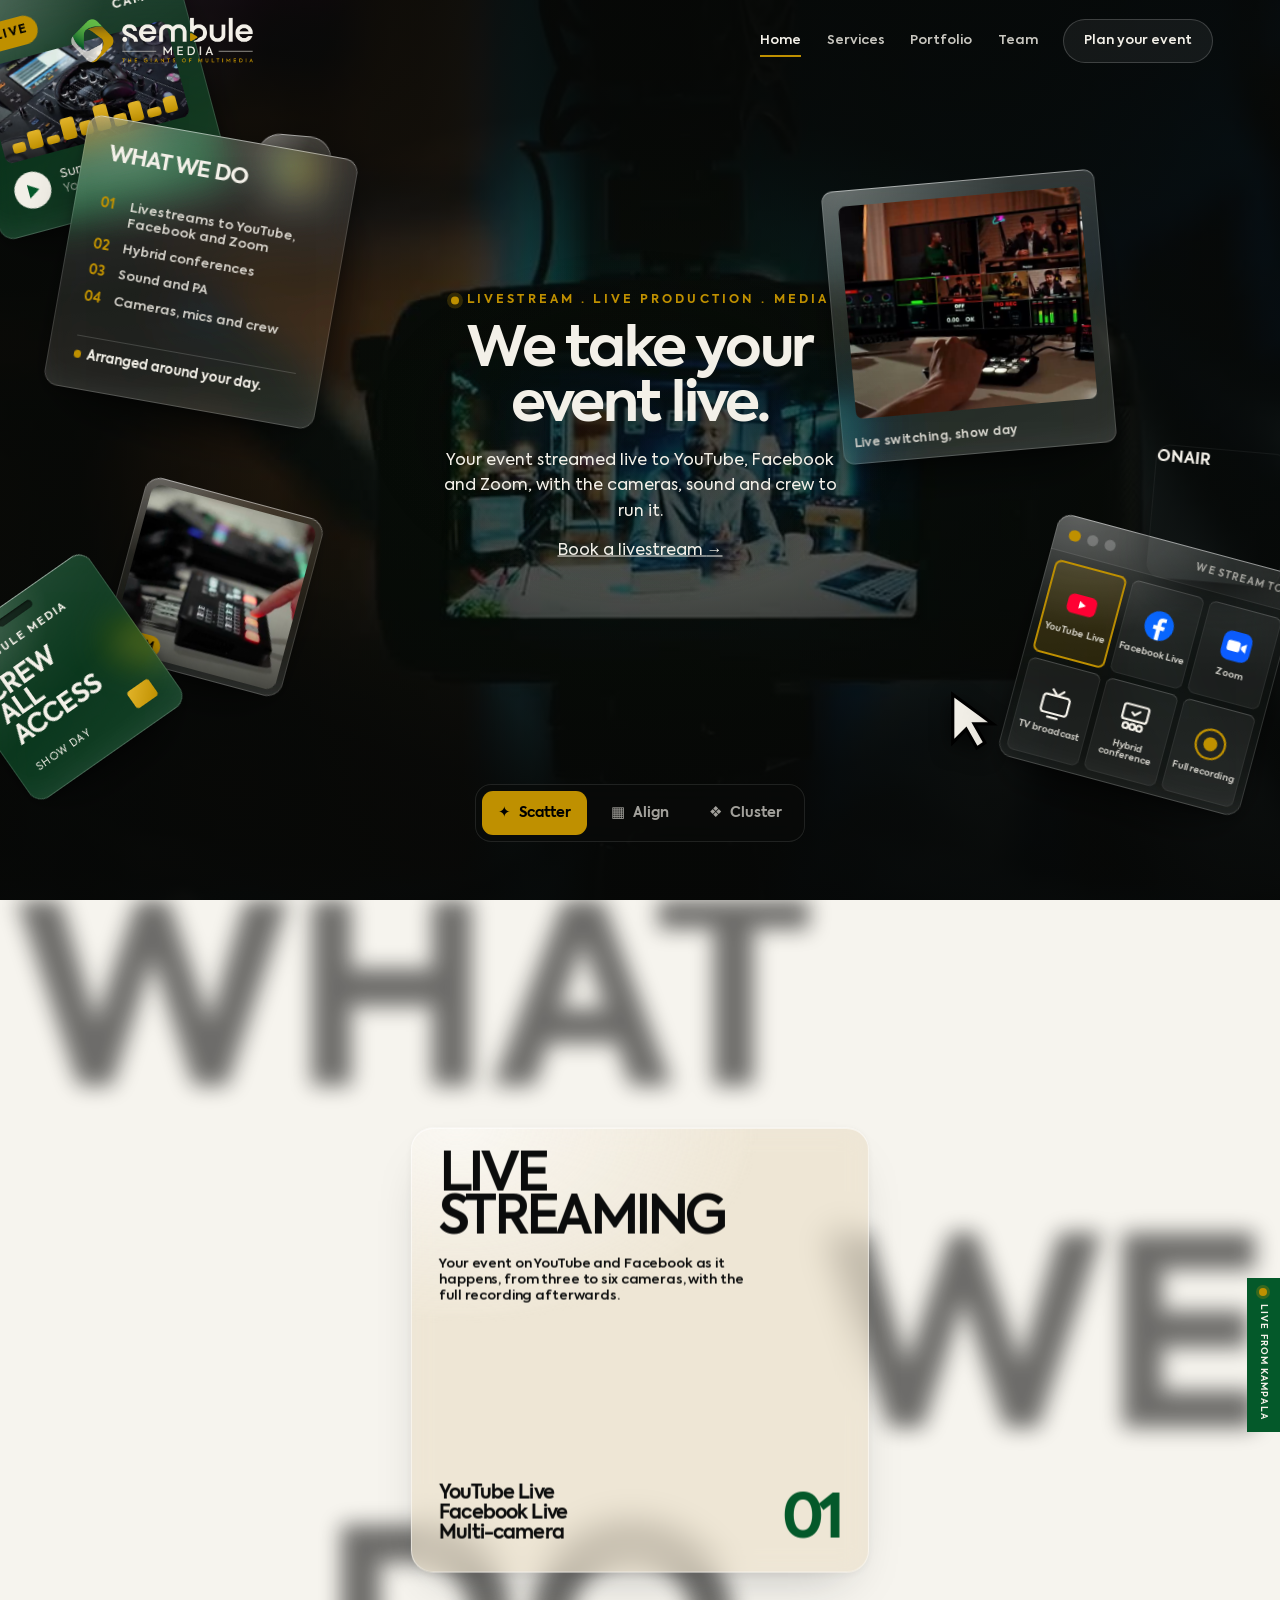
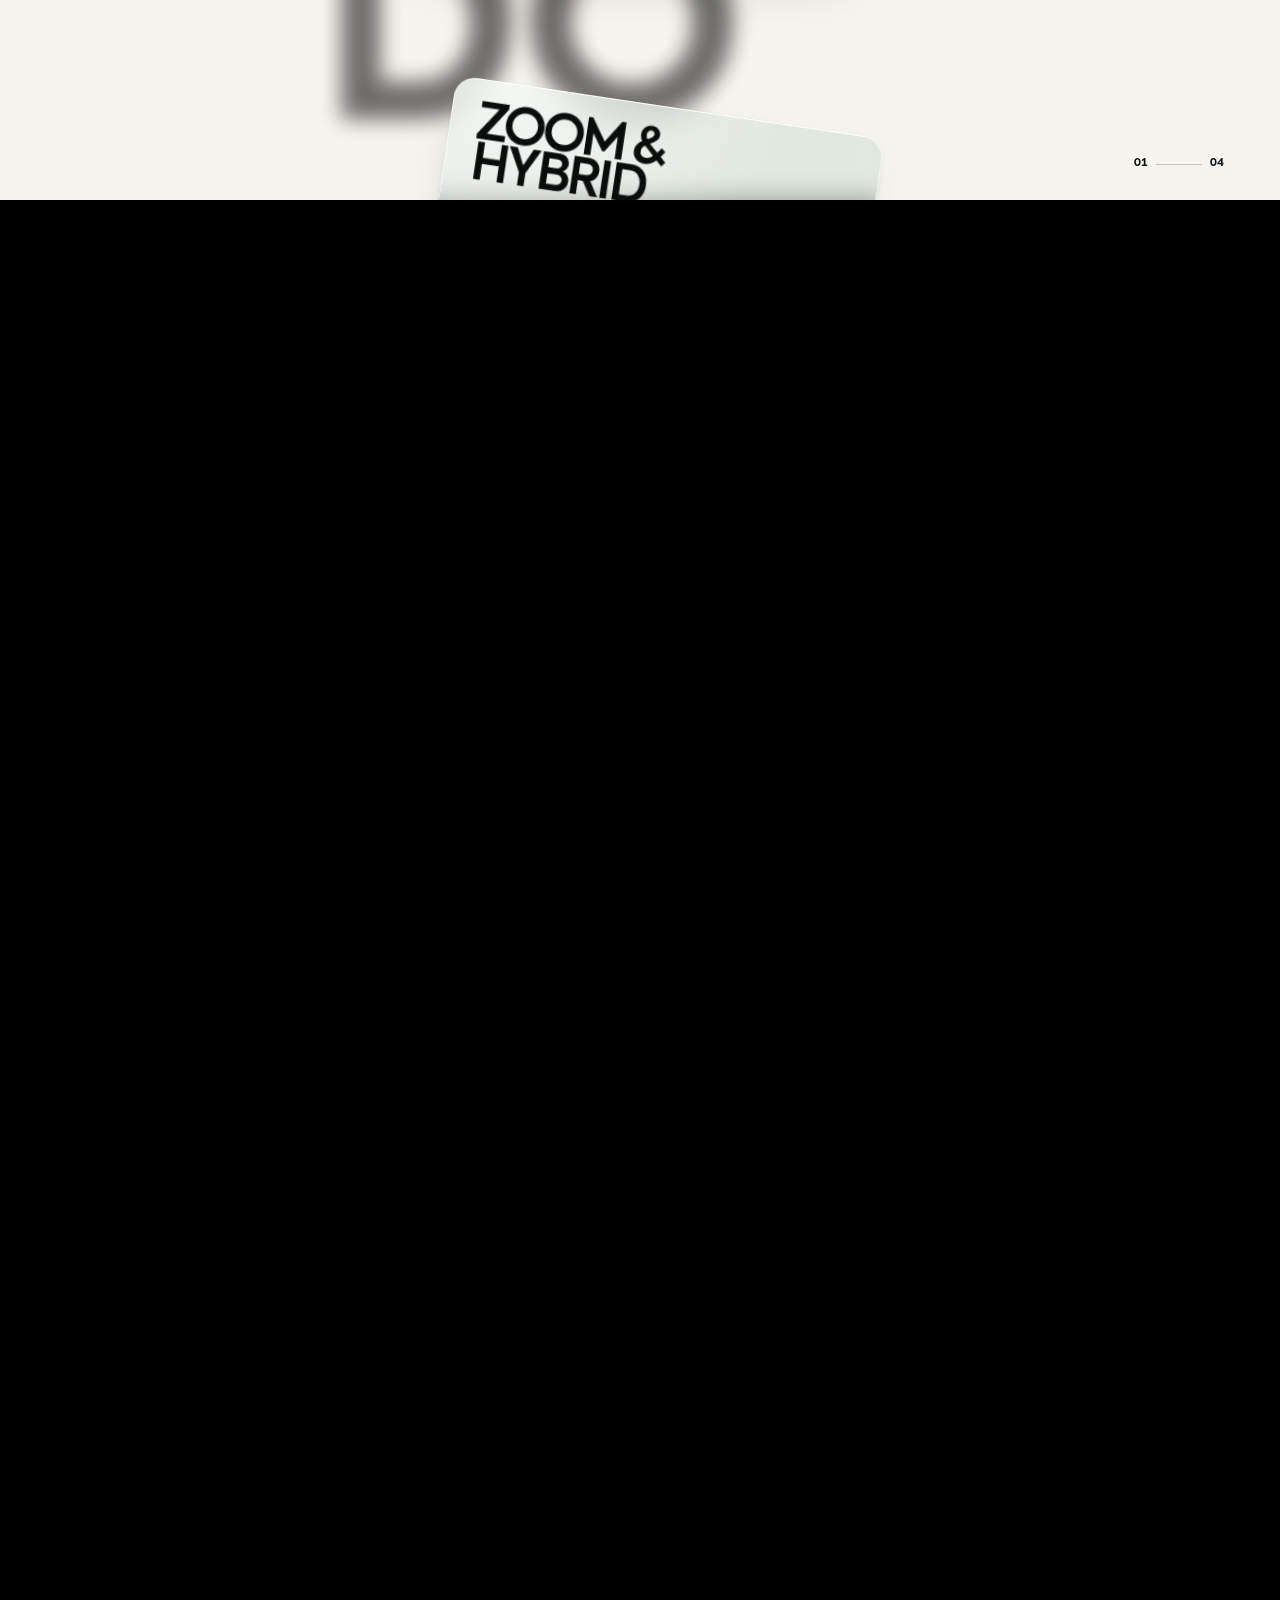
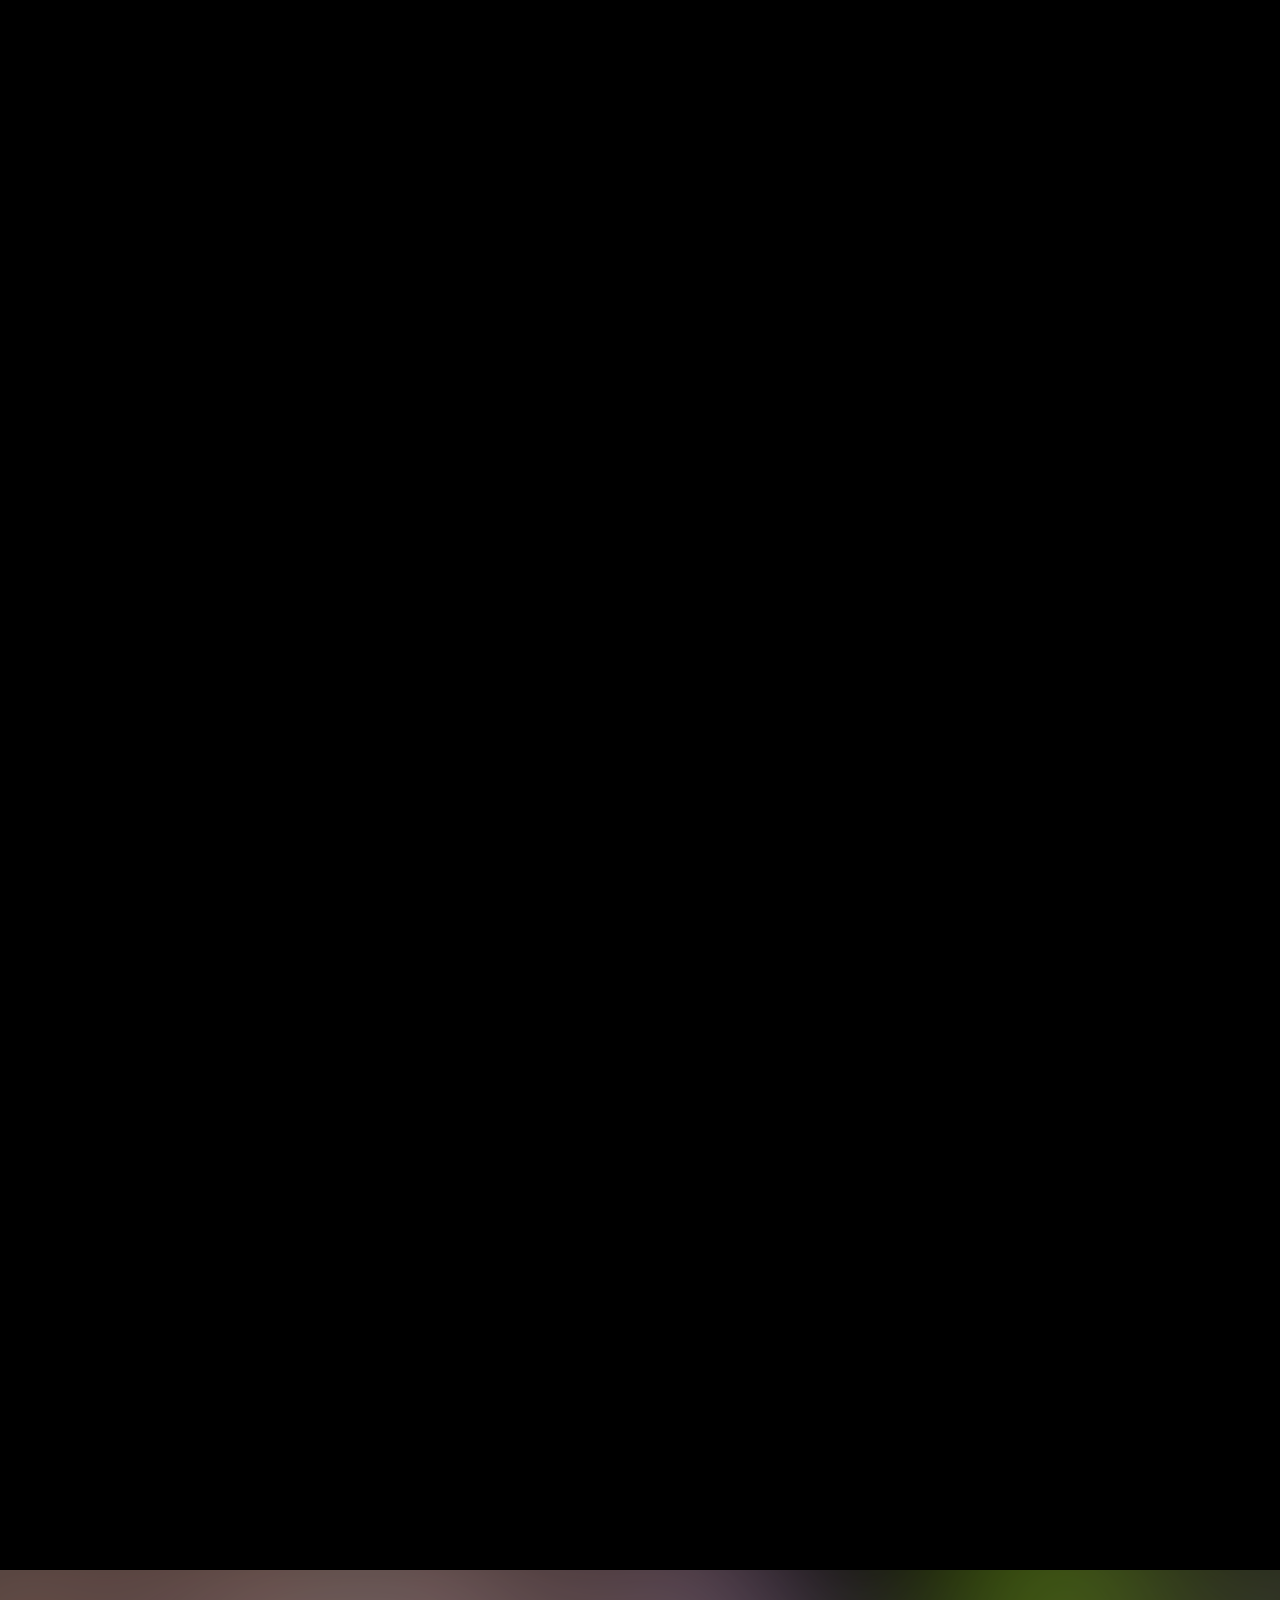
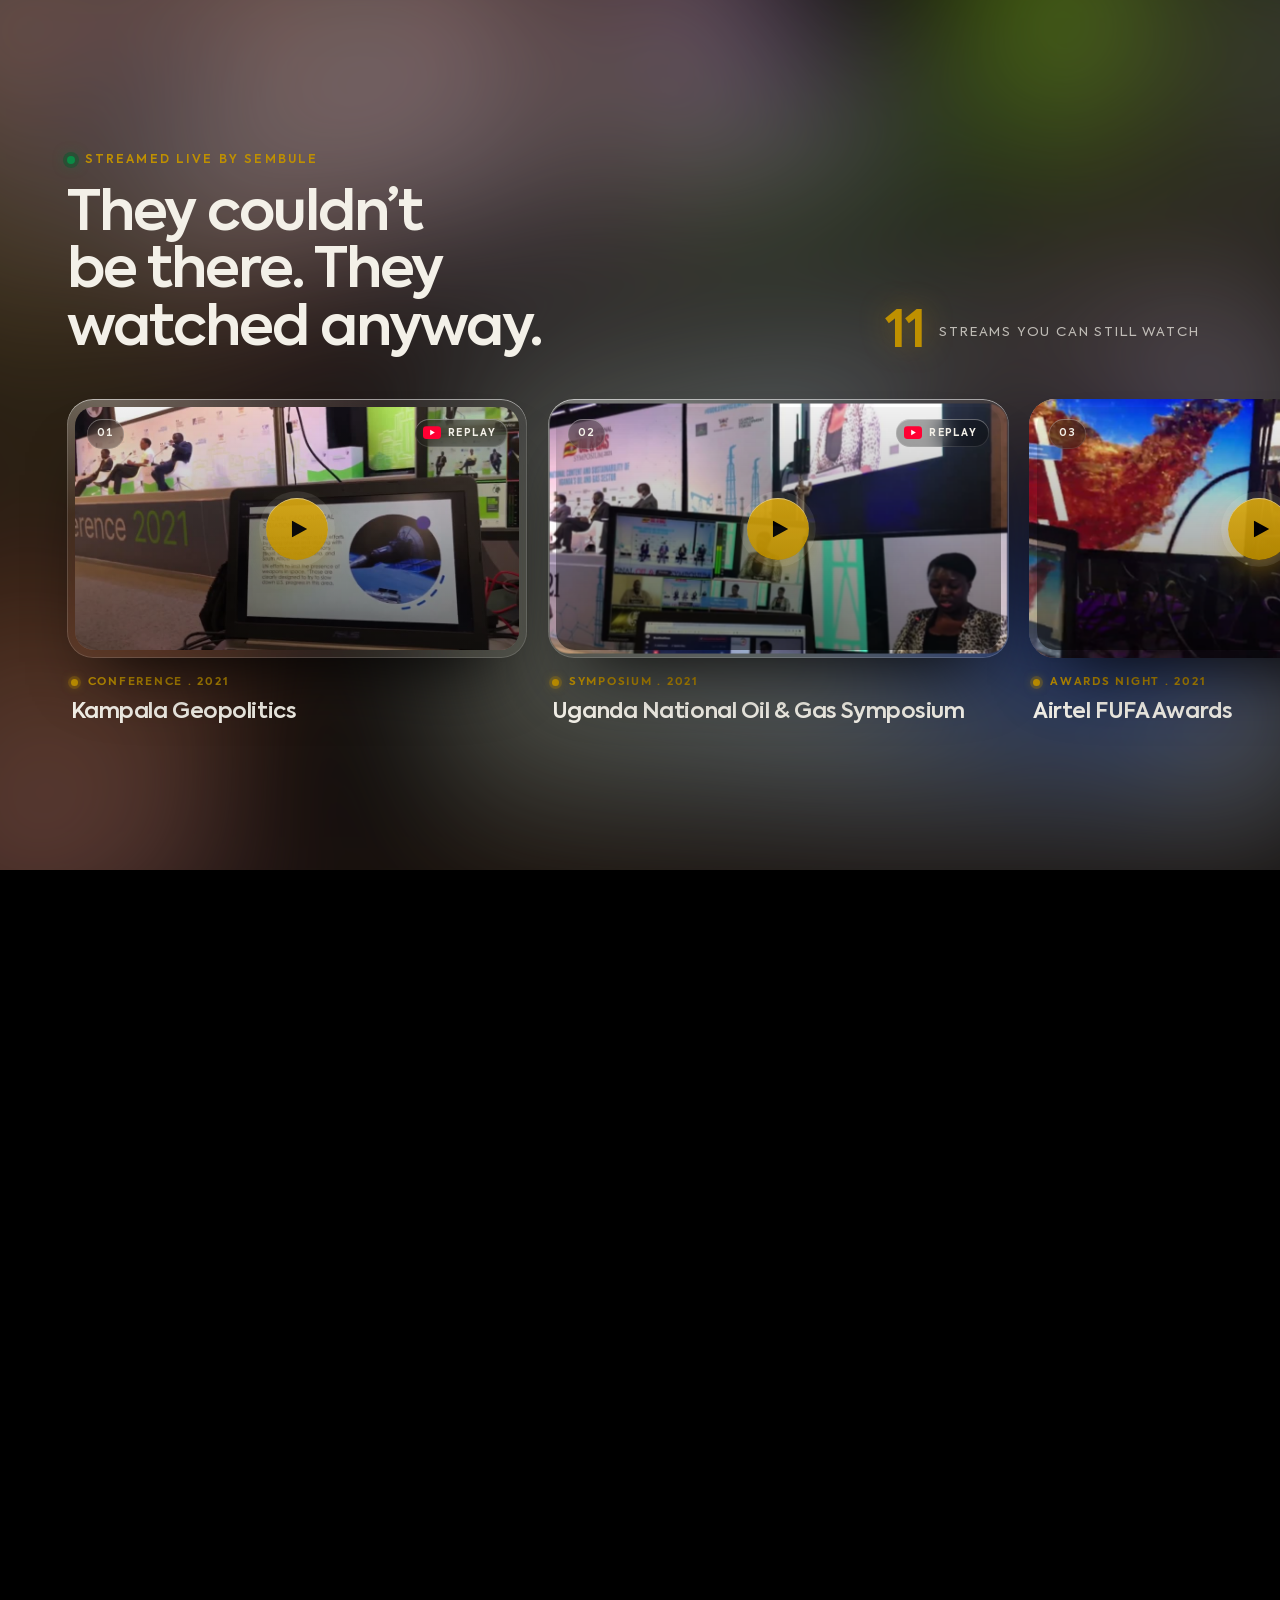
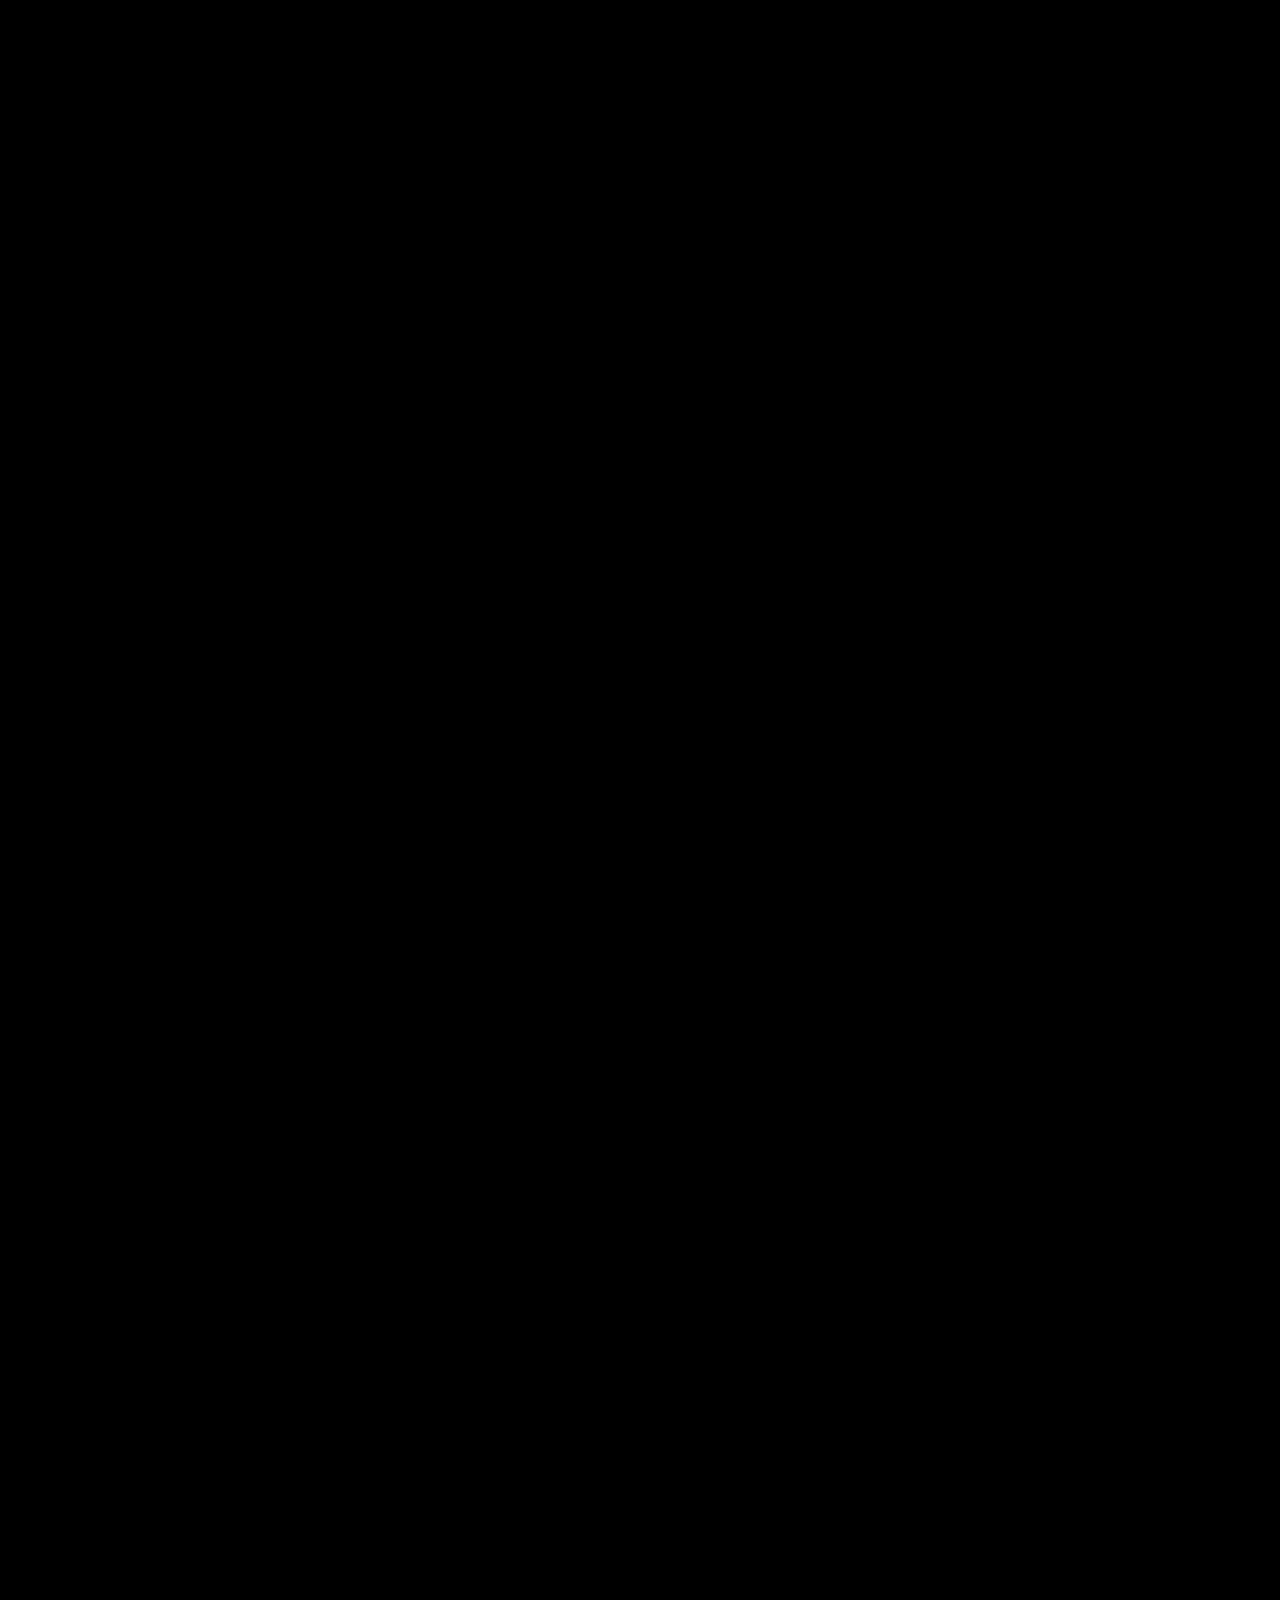
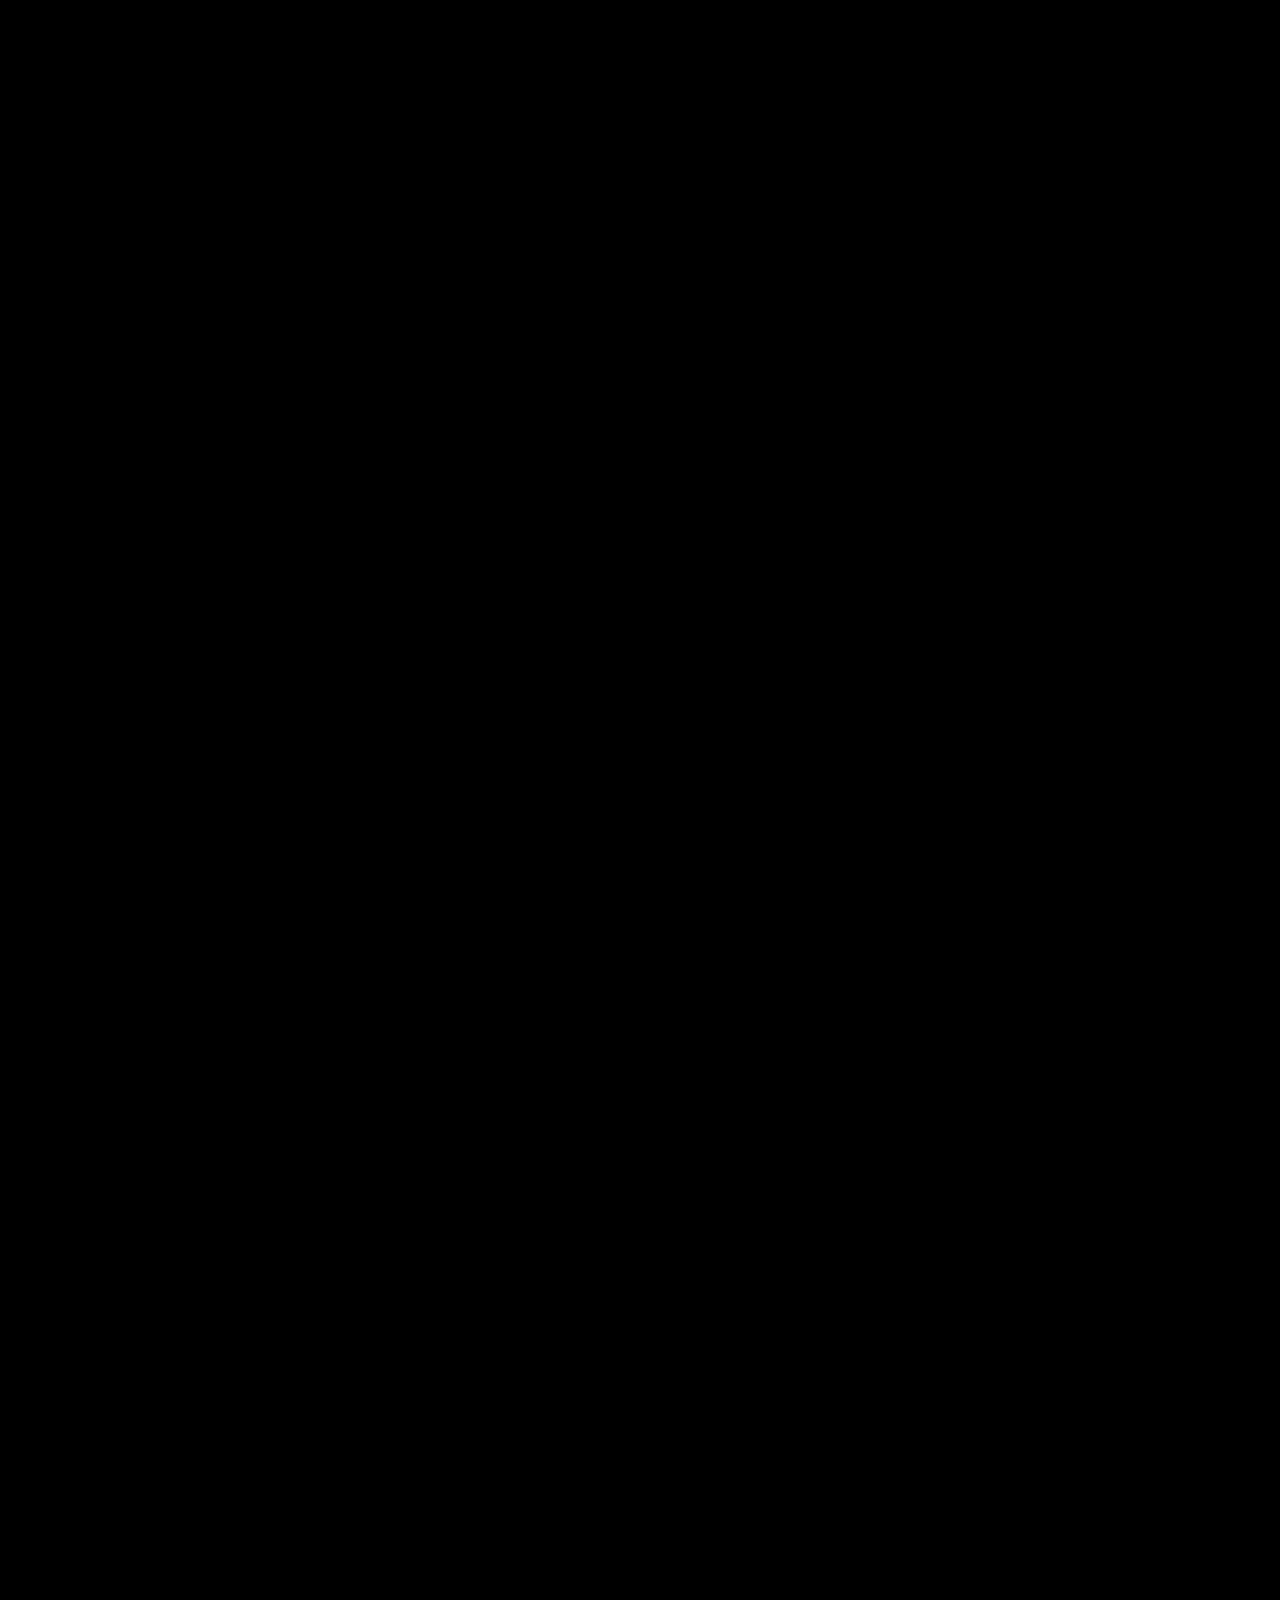
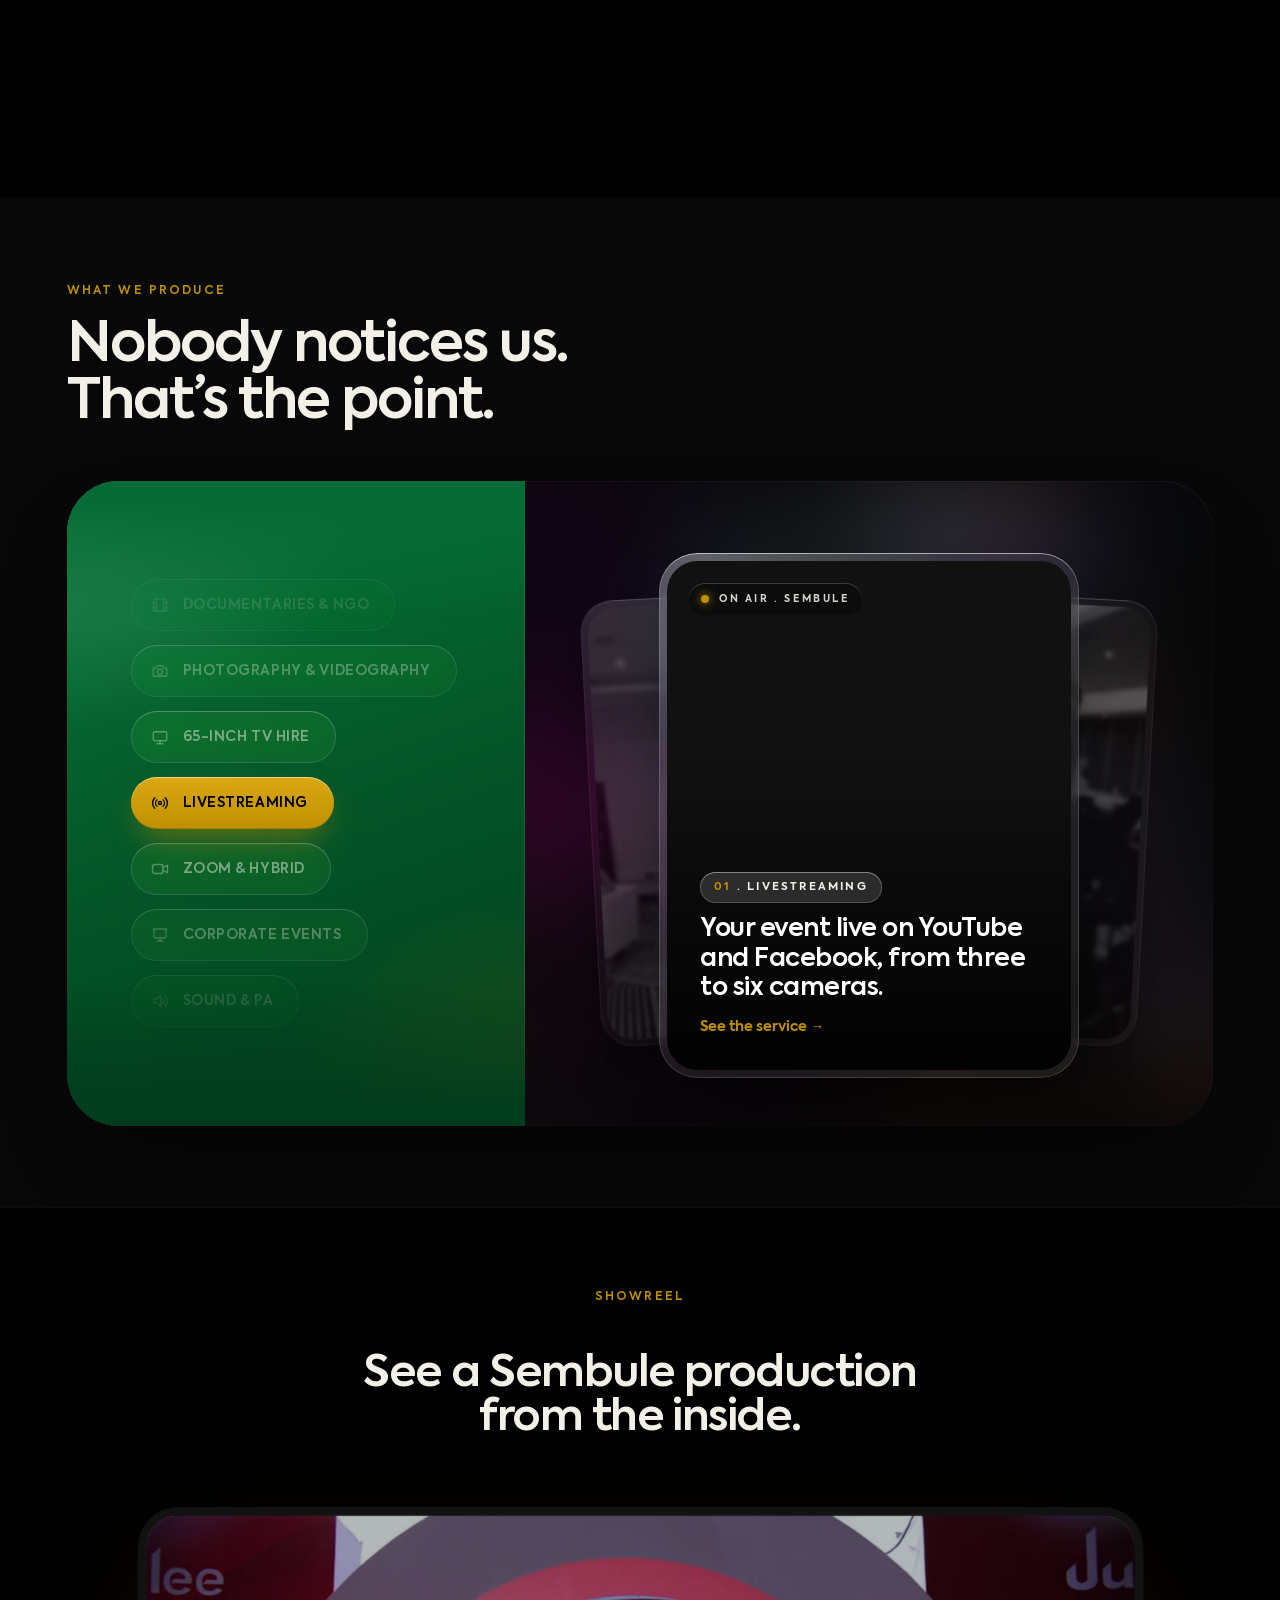
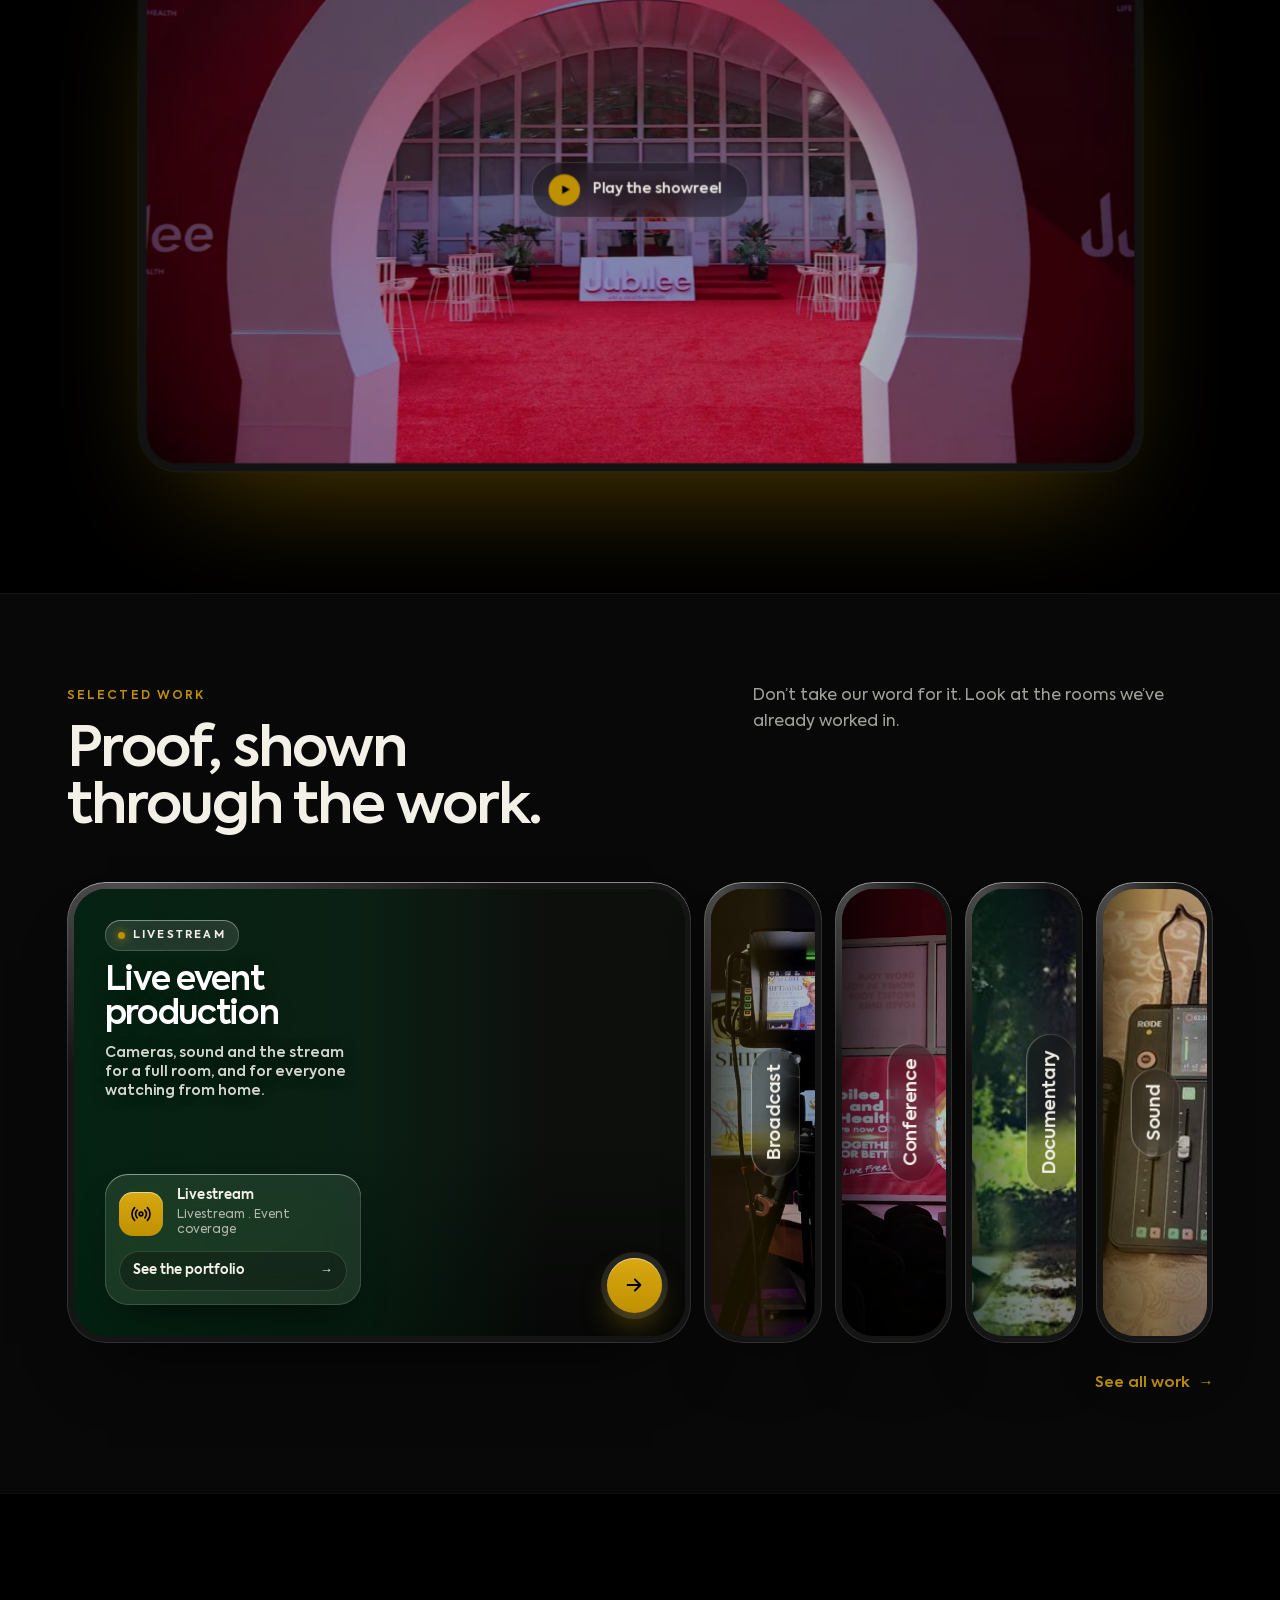
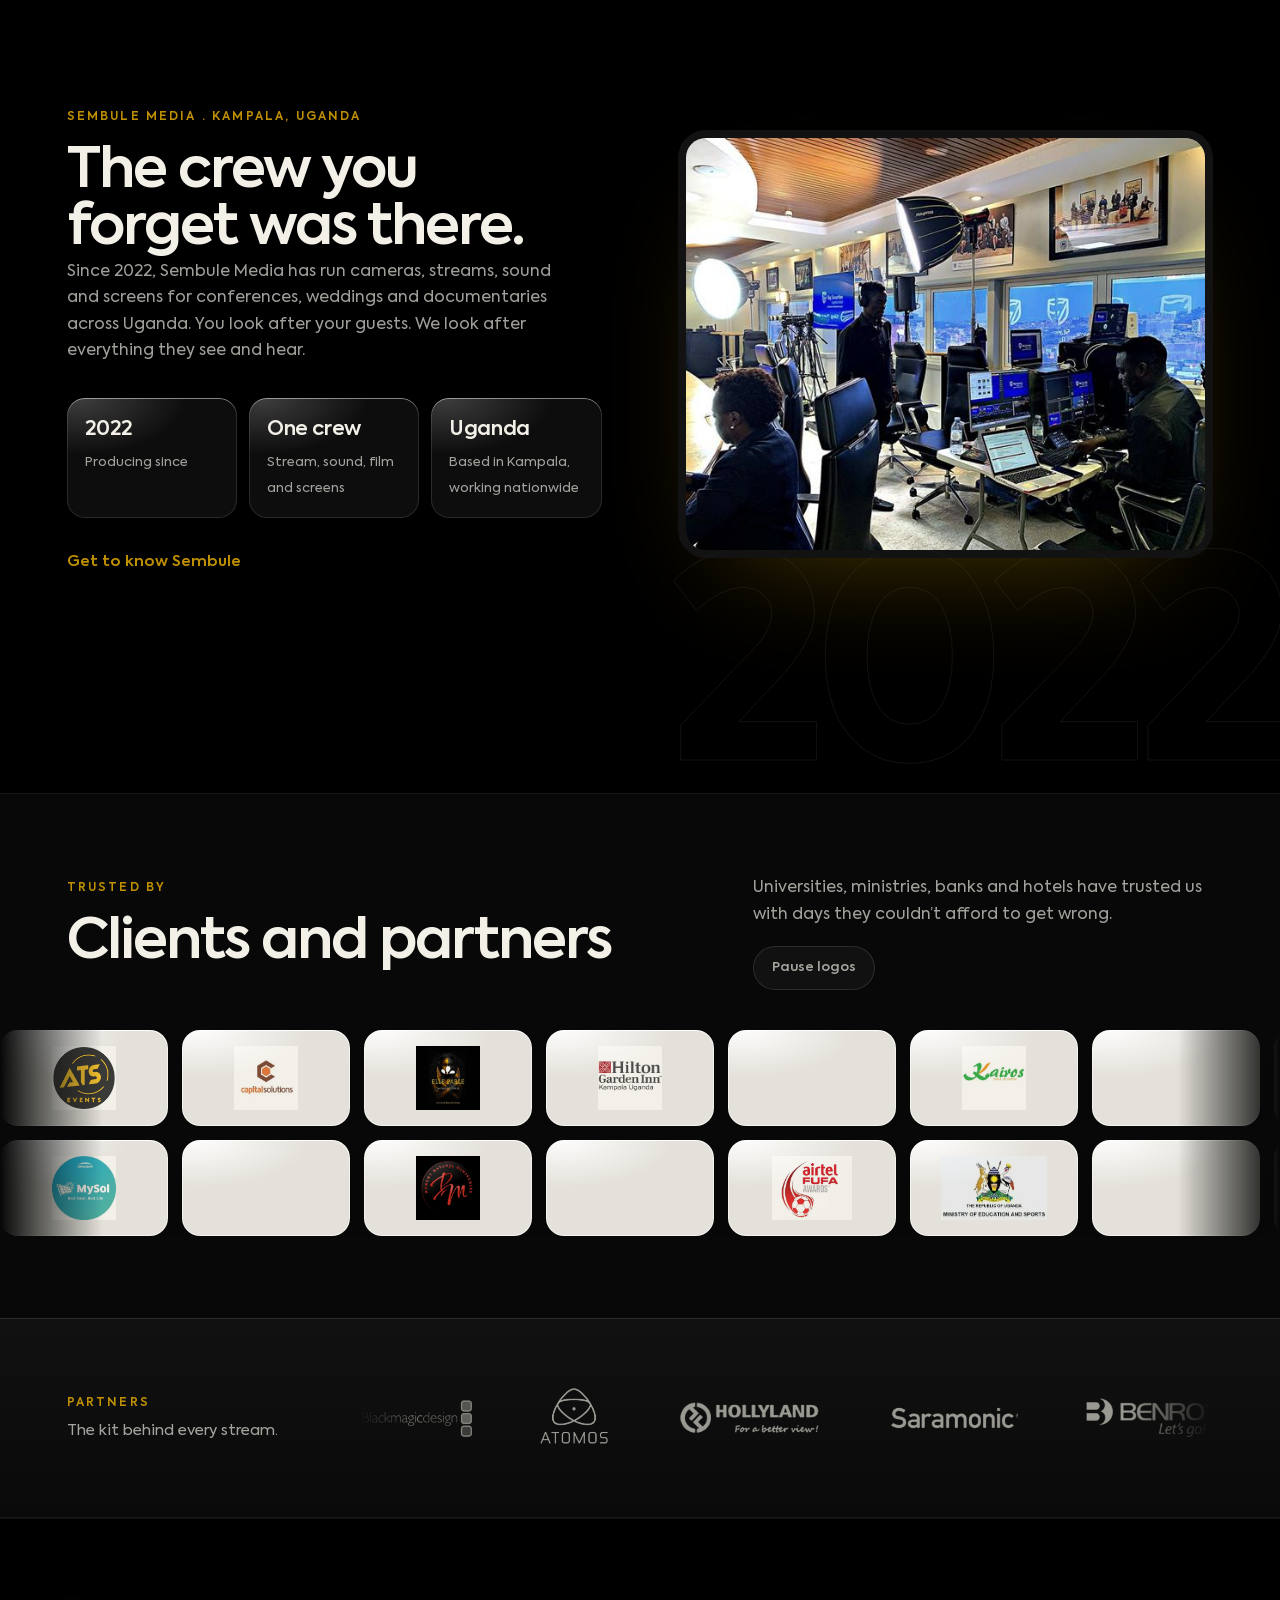
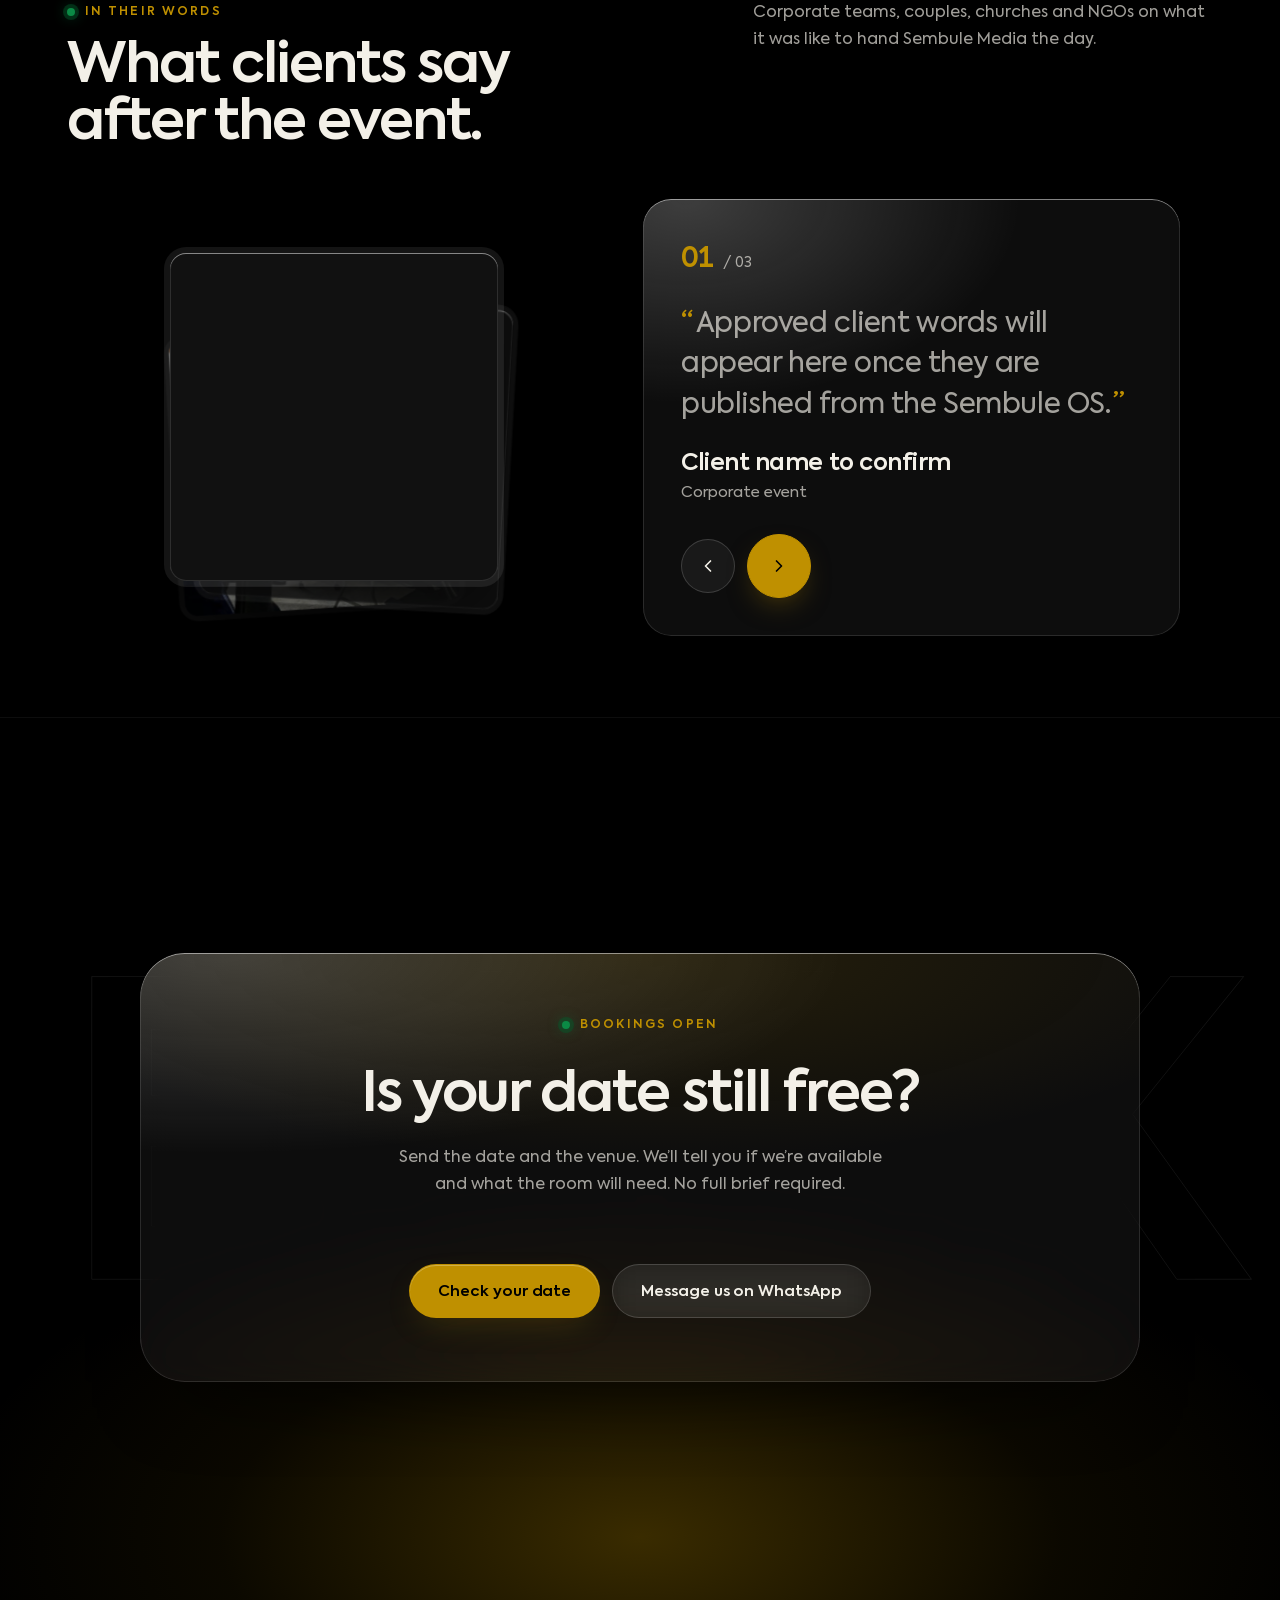
==== commit 75c8ba29: "Make +256 761 109 308 the main phone and WhatsApp number - Every tel:, wa.me link and visible number" ====
--- a/site/index.html
+++ b/site/index.html
@@ -29,7 +29,7 @@
   <link rel="stylesheet" href="./assets/css/work-accordion.css?v=wk-1">
   <link rel="stylesheet" href="./assets/css/drift.css?v=drift-15">
   <link rel="stylesheet" href="./assets/css/glass.css?v=glass-2">
-  <script defer src="./assets/js/site.js?v=services-order-1"></script>
+  <script defer src="./assets/js/site.js?v=phone-1"></script>
   <script defer src="./assets/js/vendor/gsap.min.js"></script>
   <script defer src="./assets/js/vendor/SplitText.min.js"></script>
   <script defer src="./assets/js/vendor/ScrambleTextPlugin.min.js"></script>
@@ -669,7 +669,7 @@
         <p class="h-head__lede" data-cms-text="home.callToAction.description">Send the date and the venue. We’ll tell you if we’re available and what the room will need. No full brief required.</p>
         <div class="h-actions h-actions--center">
           <a class="h-btn h-btn--gold" href="./contact.html" data-cms-text="home.callToAction.actionLabel" data-cms-href="home.callToAction.actionUrl">Check your date</a>
-          <a class="h-btn h-btn--glass" href="https://wa.me/256774345634" target="_blank" rel="noopener">Message us on WhatsApp</a>
+          <a class="h-btn h-btn--glass" href="https://wa.me/256761109308" target="_blank" rel="noopener">Message us on WhatsApp</a>
         </div>
       </div>
     </section>
@@ -690,7 +690,7 @@
 <a href="https://www.instagram.com/sembulemedia/" target="_blank" rel="noopener noreferrer" aria-label="Sembule Media on Instagram"><svg viewBox="0 0 24 24" fill="none" stroke="currentColor" stroke-width="1.8" stroke-linecap="round" stroke-linejoin="round" aria-hidden="true"><rect x="3" y="3" width="18" height="18" rx="5"/><circle cx="12" cy="12" r="4"/><circle cx="17.5" cy="6.8" r=".8" fill="currentColor" stroke="none"/></svg><span>Instagram</span></a>
 <a href="https://www.tiktok.com/@sembulemedia" target="_blank" rel="noopener noreferrer" aria-label="Sembule Media on TikTok"><svg viewBox="0 0 24 24" aria-hidden="true"><path fill="currentColor" d="M19.6 7.1a5.7 5.7 0 0 1-3.5-1.2v8.3a6.2 6.2 0 1 1-5.4-6.1v3.2a3.1 3.1 0 1 0 2.2 3V2.5h3.2c.2 2 1.5 3.6 3.5 4.1v3.3Z"/></svg><span>TikTok</span></a>
 <a href="https://www.facebook.com/share/17ZZ9wmYTv/?mibextid=wwXIfr" target="_blank" rel="noopener noreferrer" aria-label="Sembule Media on Facebook"><svg viewBox="0 0 24 24" aria-hidden="true"><path fill="currentColor" d="M13.4 21v-8.2h2.8l.4-3.2h-3.2v-2c0-.9.3-1.5 1.6-1.5h1.7V3.2c-.3 0-1.4-.2-2.6-.2-2.6 0-4.4 1.6-4.4 4.5v2.1H6.8v3.2h2.9V21h3.7Z"/></svg><span>Facebook</span></a>
-</div></div><nav class="footer-col" aria-label="Work"><h2>Work</h2><a href="./services.html#livestream">Livestreaming</a><a href="./services.html#zoom-hybrid">Zoom &amp; hybrid</a><a href="./services.html#events">Corporate events</a><a href="./services.html#sound">Sound &amp; PA</a><a href="./services.html#documentaries">Documentaries</a><a href="./portfolio.html">Portfolio</a></nav><nav class="footer-col" aria-label="Plan with us"><h2>Plan with us</h2><a href="./contact.html">Check your date</a><a href="./services.html#rider-title">Our tech rider</a><a href="./about.html">Meet the team</a><a href="./index.html#showreel">Watch the showreel</a></nav><nav class="footer-col" aria-label="Policies"><h2>Policies</h2><a href="./privacy.html">Privacy Policy</a><a href="./terms.html">Terms of Service</a><a href="./terms.html#cancellation">Bookings &amp; cancellation</a></nav><div class="footer-col footer-contact"><h2>Contact</h2><a href="tel:+256774345634">+256 774 345 634</a><a href="https://wa.me/256774345634" target="_blank" rel="noopener">WhatsApp the team</a><a href="mailto:info@sembulemedia.com">info@sembulemedia.com</a><address>Bunamwaya, Kampala<br>Productions across Uganda</address></div></div><div class="container footer-bottom"><p>© 2022–<span data-year>2026</span> Sembule Media. All rights reserved.</p><p><a href="https://nextos.nextafrica.ai/sembule/index.html">Team workspace</a></p></div></footer>
+</div></div><nav class="footer-col" aria-label="Work"><h2>Work</h2><a href="./services.html#livestream">Livestreaming</a><a href="./services.html#zoom-hybrid">Zoom &amp; hybrid</a><a href="./services.html#events">Corporate events</a><a href="./services.html#sound">Sound &amp; PA</a><a href="./services.html#documentaries">Documentaries</a><a href="./portfolio.html">Portfolio</a></nav><nav class="footer-col" aria-label="Plan with us"><h2>Plan with us</h2><a href="./contact.html">Check your date</a><a href="./services.html#rider-title">Our tech rider</a><a href="./about.html">Meet the team</a><a href="./index.html#showreel">Watch the showreel</a></nav><nav class="footer-col" aria-label="Policies"><h2>Policies</h2><a href="./privacy.html">Privacy Policy</a><a href="./terms.html">Terms of Service</a><a href="./terms.html#cancellation">Bookings &amp; cancellation</a></nav><div class="footer-col footer-contact"><h2>Contact</h2><a href="tel:+256761109308">+256 761 109 308</a><a href="https://wa.me/256761109308" target="_blank" rel="noopener">WhatsApp the team</a><a href="mailto:info@sembulemedia.com">info@sembulemedia.com</a><address>Bunamwaya, Kampala<br>Productions across Uganda</address></div></div><div class="container footer-bottom"><p>© 2022–<span data-year>2026</span> Sembule Media. All rights reserved.</p><p><a href="https://nextos.nextafrica.ai/sembule/index.html">Team workspace</a></p></div></footer>
 <script src="https://nextos.nextafrica.ai/sembule/website-bridge.js?v=0.8.9" defer></script>
 </body>
 </html>
